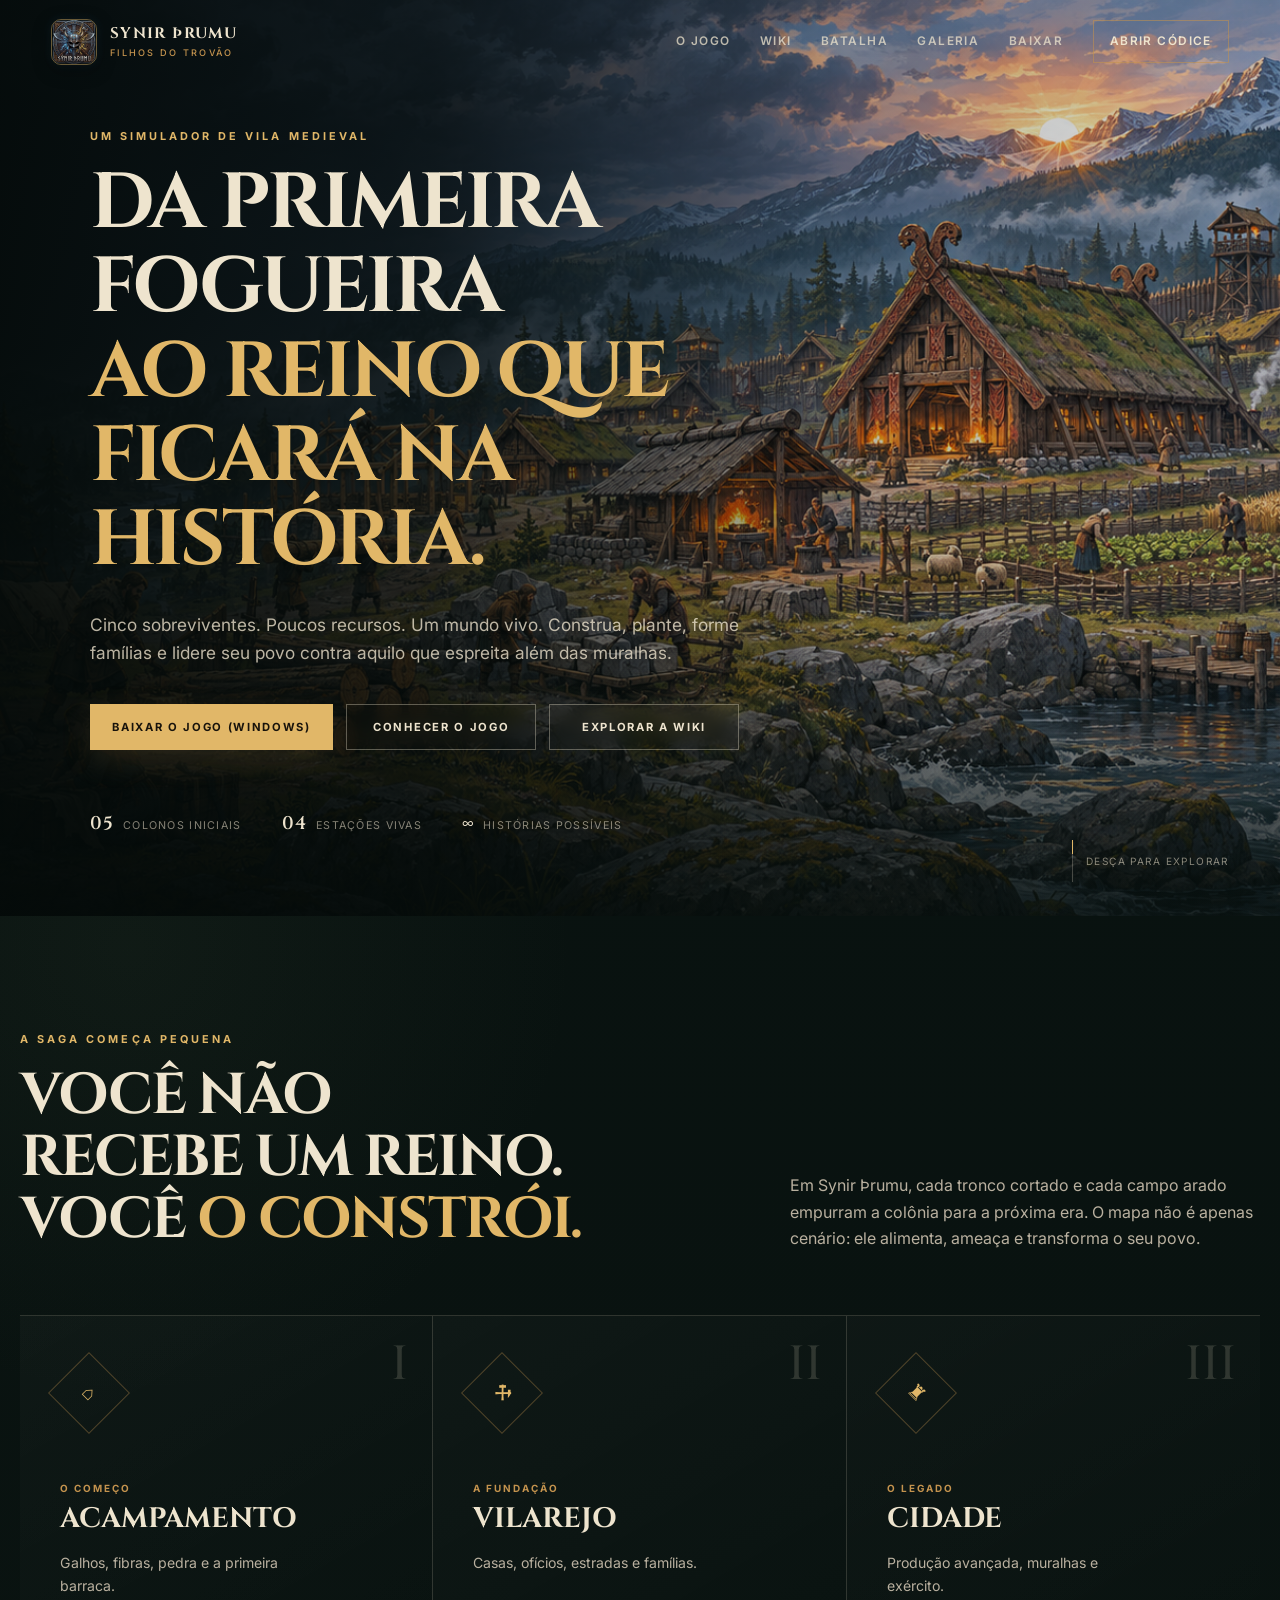
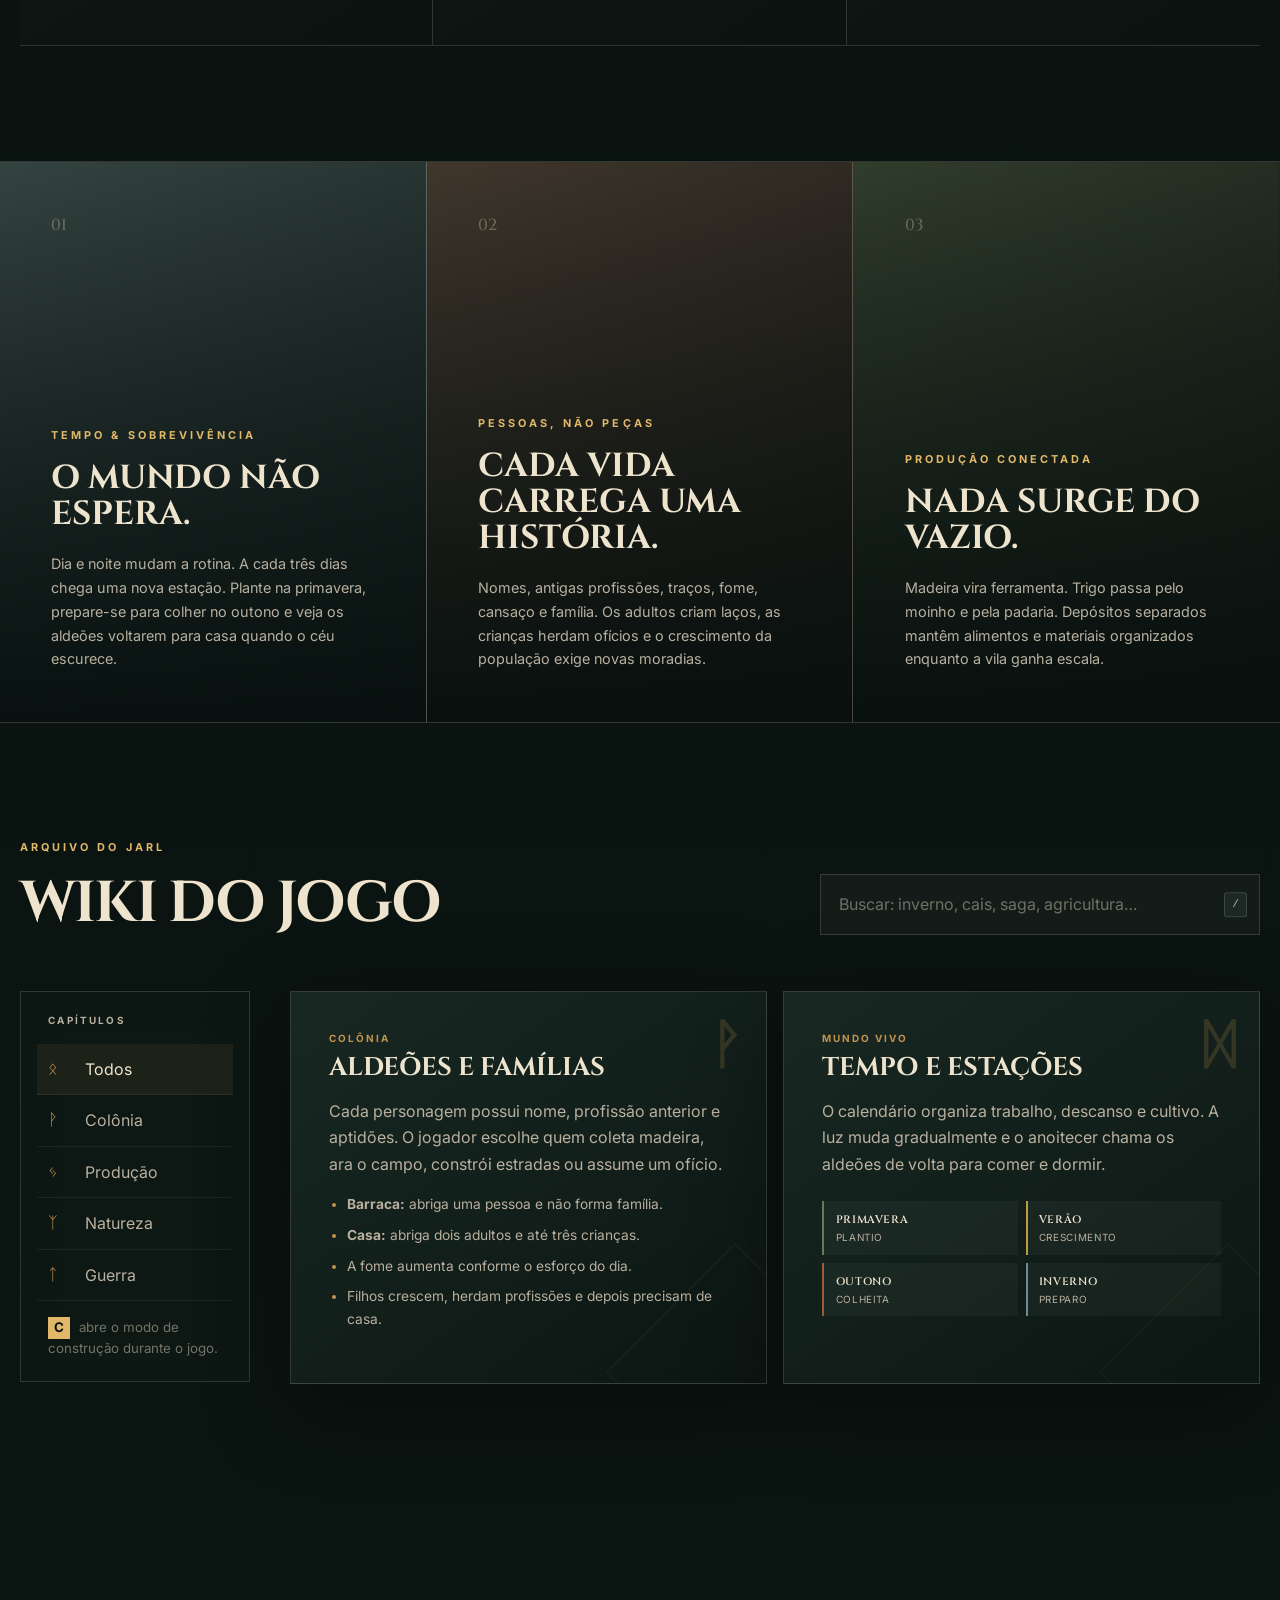
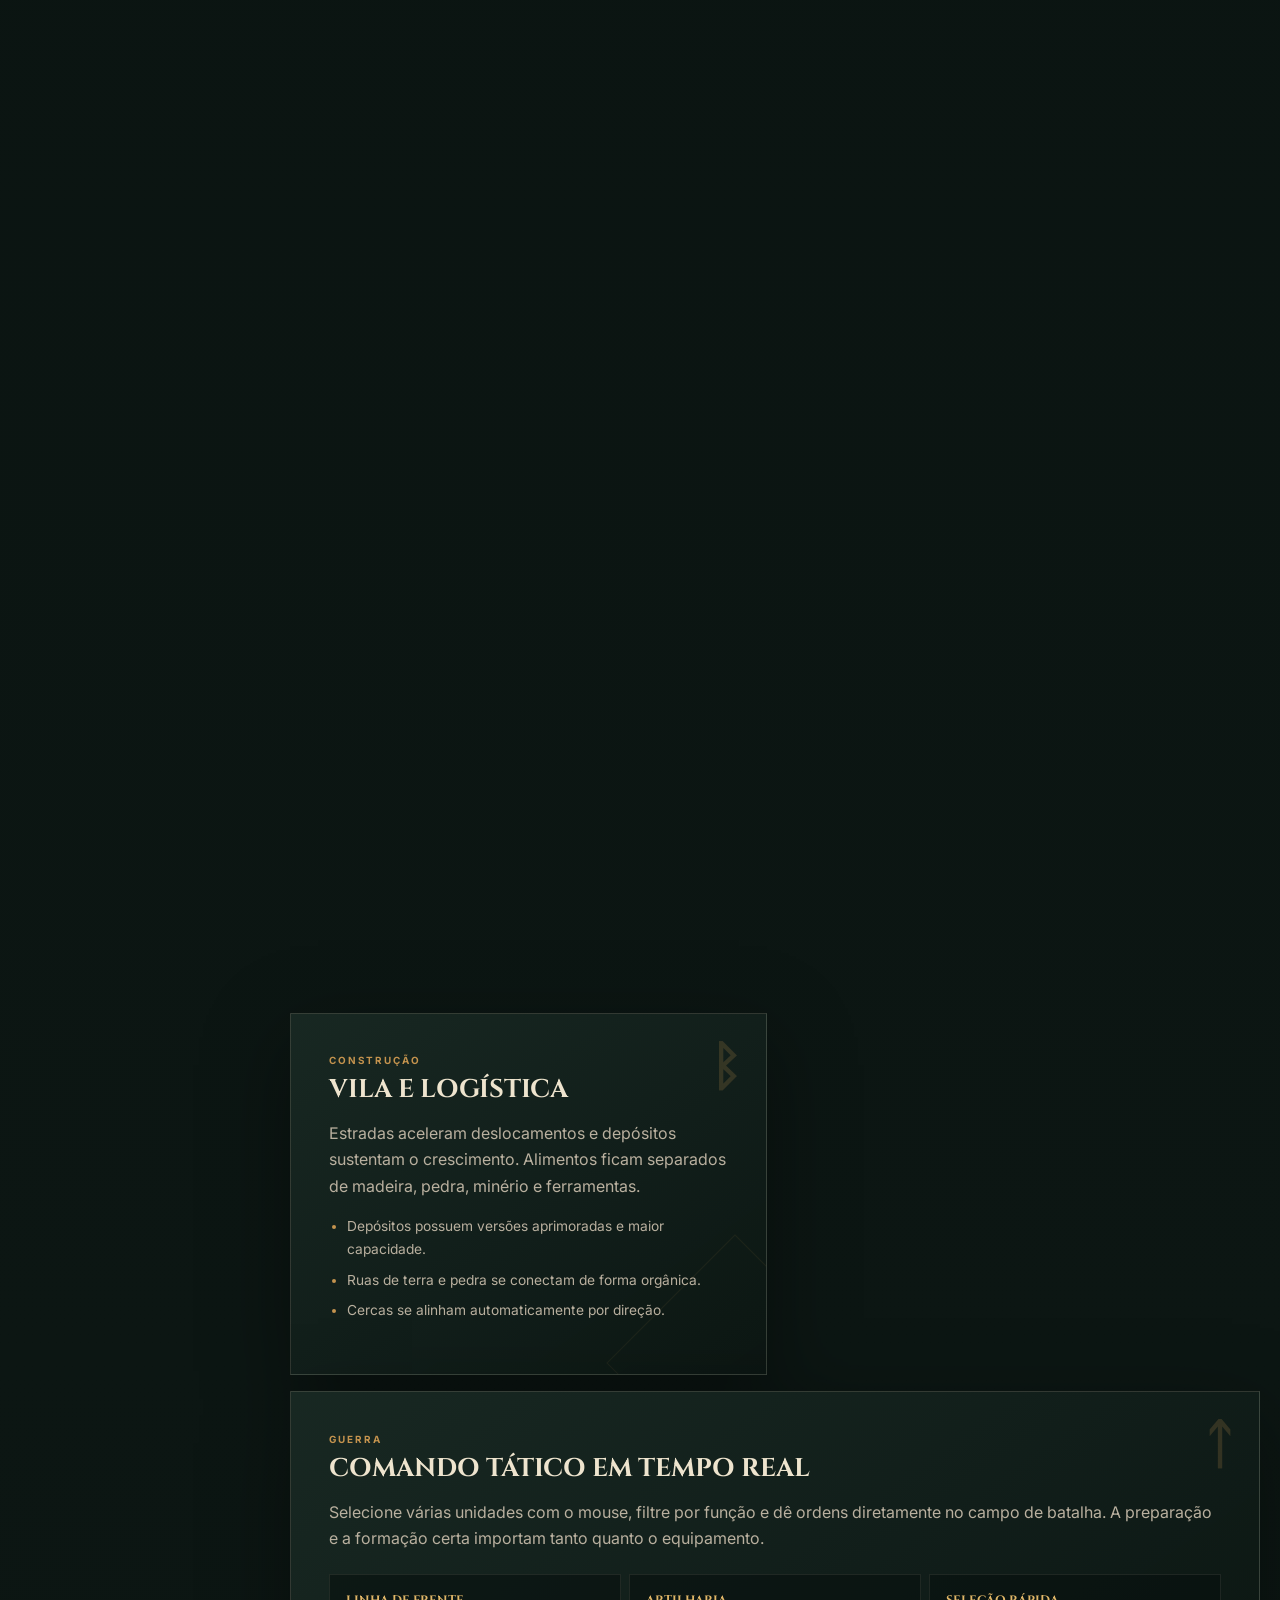
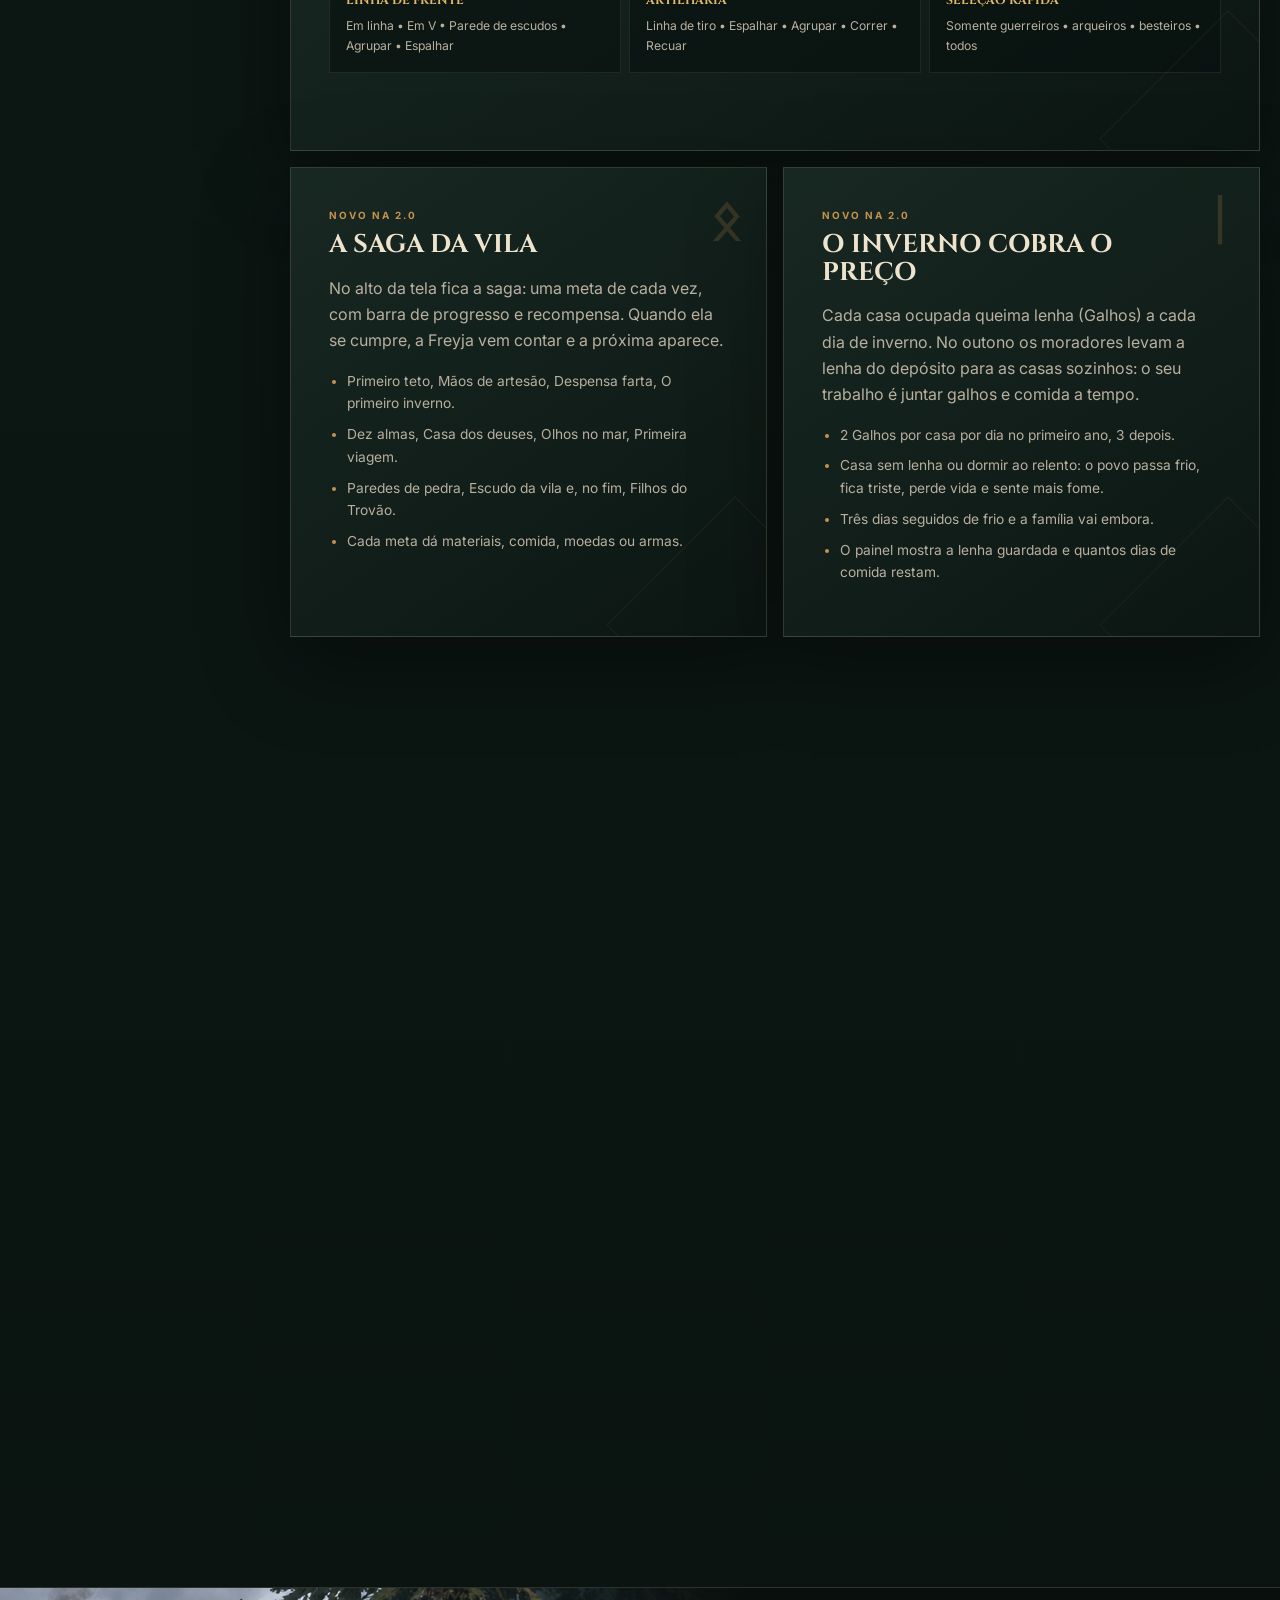
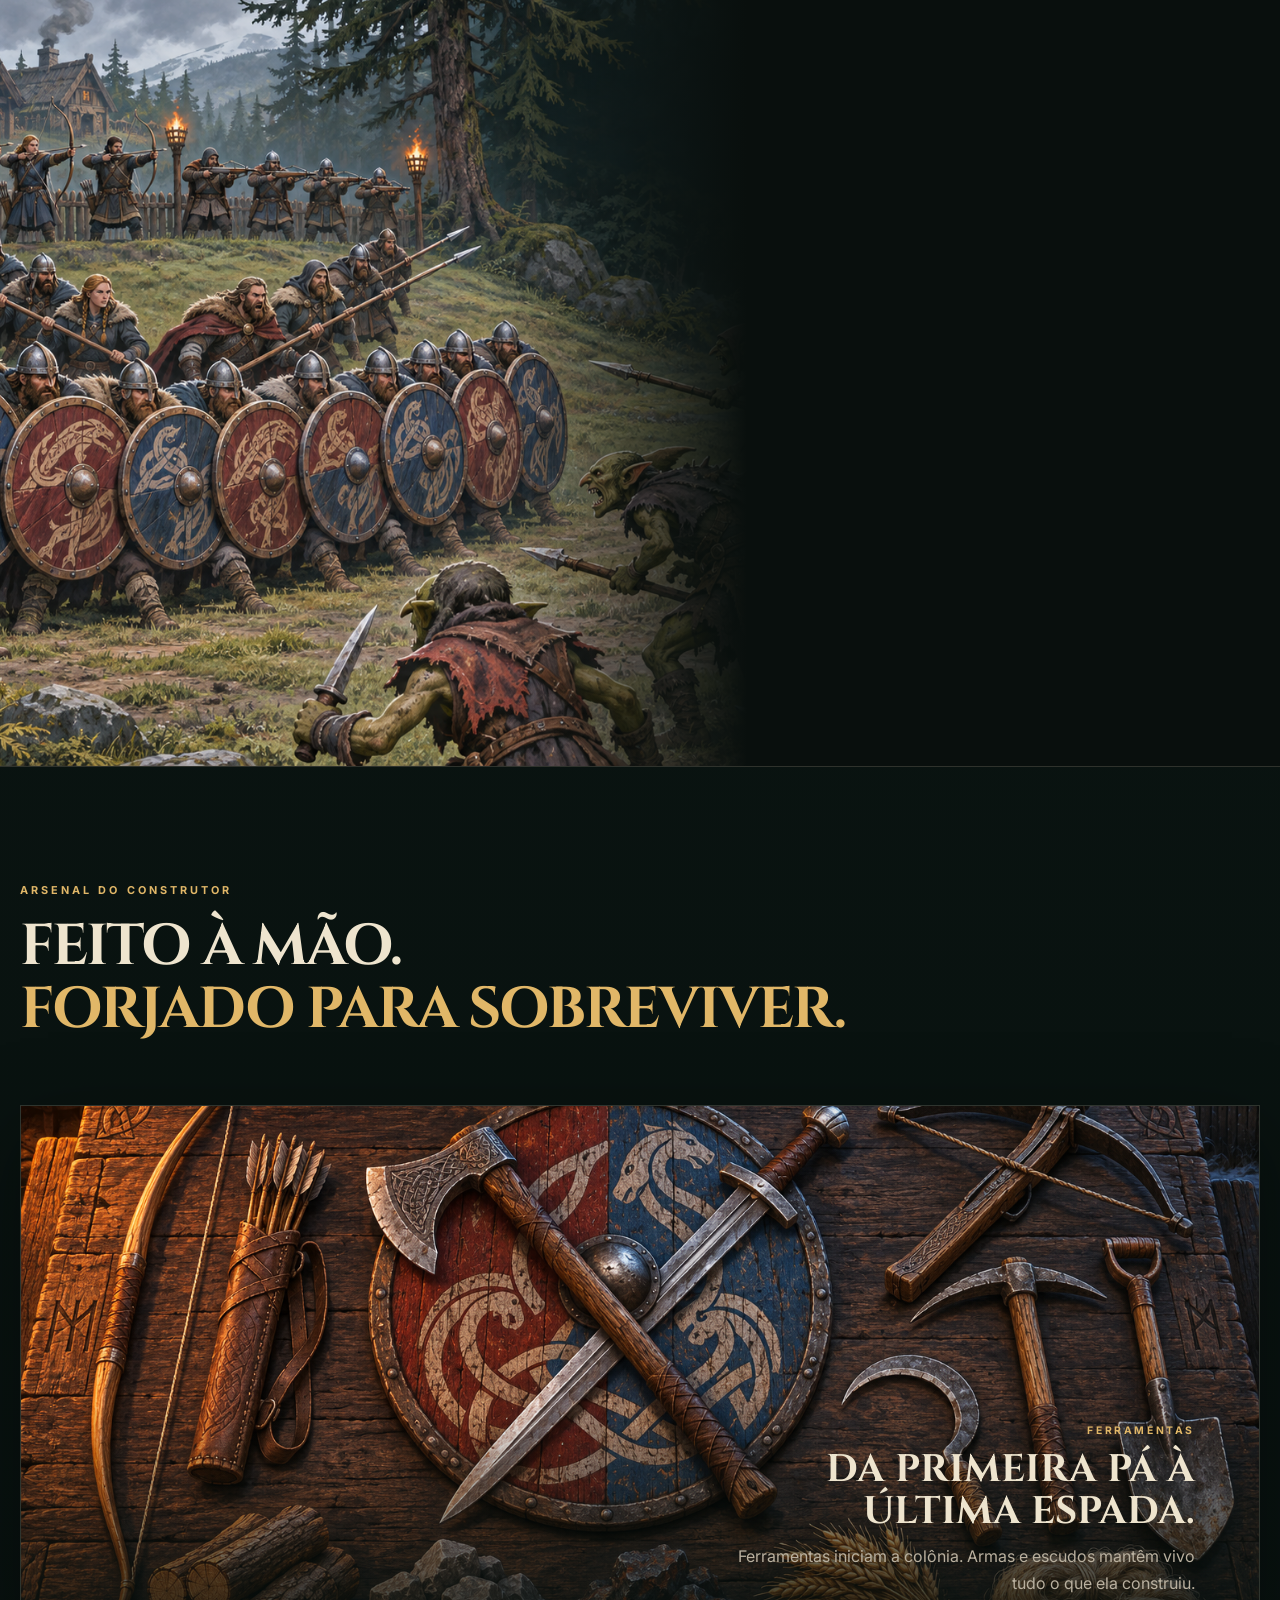
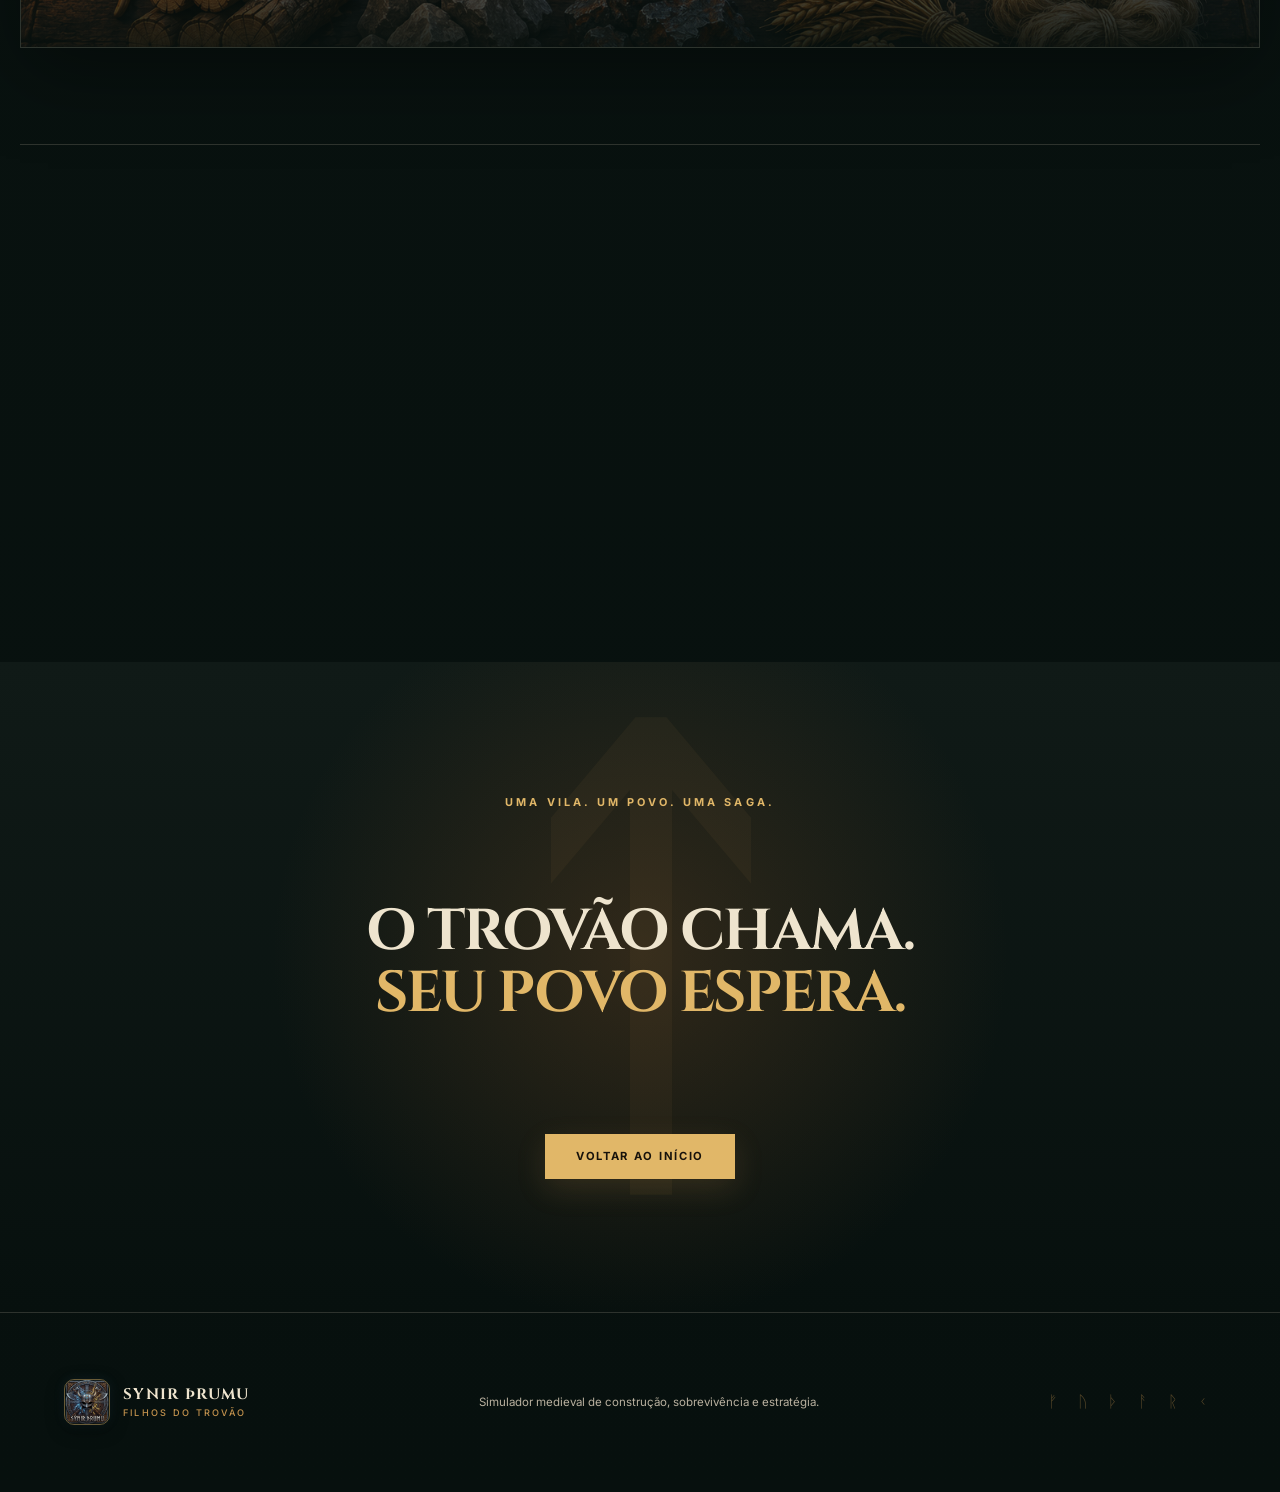
==== index.html @ 3f2874ac "Versão 2.0.1: vaca e boi novos na wiki Co-Authored-By: Claude Opus 5.5 <noreply@anthropic.com>" ====
<!doctype html>
<html lang="pt-BR">
<head>
  <meta charset="utf-8">
  <meta name="viewport" content="width=device-width, initial-scale=1">
  <meta name="theme-color" content="#08110f">
  <meta name="description" content="Synir Þrumu: construa uma vila medieval viva, cuide do seu povo e lidere suas tropas em batalhas táticas.">
  <title>Synir Þrumu — Construa. Sobreviva. Lidere.</title>
  <link rel="icon" type="image/png" href="assets/synir-thrumu-icon.png">
  <link rel="apple-touch-icon" href="assets/synir-thrumu-icon.png">
  <link rel="stylesheet" href="css/style.css?v=20261111">
  <script src="js/main.js?v=20261110" defer></script>
</head>
<body>
  <a class="skip-link" href="#conteudo">Pular para o conteúdo</a>
  <div class="reading-progress" aria-hidden="true"><span></span></div>

  <header class="topbar" data-header>
    <a class="brand" href="#inicio" aria-label="Synir Þrumu — início">
      <img class="brand-shield" src="assets/synir-thrumu-icon.png" alt="" aria-hidden="true">
      <span><b>Synir Þrumu</b><small>filhos do trovão</small></span>
    </a>
    <button class="menu-toggle" type="button" aria-label="Abrir menu" aria-expanded="false" aria-controls="main-nav">
      <span></span><span></span><span></span>
    </button>
    <nav id="main-nav" class="main-nav" aria-label="Navegação principal">
      <a href="#jogo">O jogo</a>
      <a href="#wiki">Wiki</a>
      <a href="#batalha">Batalha</a>
      <a href="#galeria">Galeria</a>
      <a href="baixar.html">Baixar</a>
      <a class="nav-cta" href="#wiki">Abrir códice</a>
    </nav>
  </header>

  <main id="conteudo">
    <section id="inicio" class="hero" aria-labelledby="hero-title">
      <div class="hero-shade"></div>
      <div class="hero-runes" aria-hidden="true">ᛟ ᚦ ᛉ ᚱ ᚢ ᚾ ᛁ ᚲ ᛟ</div>
      <div class="hero-content reveal">
        <p class="eyebrow">Um simulador de vila medieval</p>
        <h1 id="hero-title">Da primeira fogueira<br><em>ao reino que ficará na história.</em></h1>
        <p class="hero-copy">Cinco sobreviventes. Poucos recursos. Um mundo vivo. Construa, plante, forme famílias e lidere seu povo contra aquilo que espreita além das muralhas.</p>
        <div class="hero-actions">
          <a class="button button-primary" href="baixar.html"><span>Baixar o jogo (Windows)</span></a>
          <a class="button button-ghost" href="#jogo"><span>Conhecer o jogo</span></a>
          <a class="button button-ghost" href="#wiki"><span>Explorar a wiki</span></a>
        </div>
        <div class="hero-facts" aria-label="Destaques do jogo">
          <span><b>05</b> colonos iniciais</span>
          <span><b>04</b> estações vivas</span>
          <span><b>∞</b> histórias possíveis</span>
        </div>
      </div>
      <a class="scroll-cue" href="#jogo"><span></span>Desça para explorar</a>
    </section>

    <section id="jogo" class="section intro-section">
      <div class="section-heading reveal">
        <div><p class="eyebrow">A saga começa pequena</p><h2>Você não recebe um reino.<br>Você <em>o constrói.</em></h2></div>
        <p>Em Synir Þrumu, cada tronco cortado e cada campo arado empurram a colônia para a próxima era. O mapa não é apenas cenário: ele alimenta, ameaça e transforma o seu povo.</p>
      </div>
      <div class="progression" aria-label="Progressão da vila">
        <article class="progression-card reveal"><span class="chapter-number">I</span><div class="line-icon" aria-hidden="true">⌂</div><p>O começo</p><h3>Acampamento</h3><span>Galhos, fibras, pedra e a primeira barraca.</span></article>
        <article class="progression-card reveal"><span class="chapter-number">II</span><div class="line-icon" aria-hidden="true">⚒</div><p>A fundação</p><h3>Vilarejo</h3><span>Casas, ofícios, estradas e famílias.</span></article>
        <article class="progression-card reveal"><span class="chapter-number">III</span><div class="line-icon" aria-hidden="true">♜</div><p>O legado</p><h3>Cidade</h3><span>Produção avançada, muralhas e exército.</span></article>
      </div>
    </section>

    <section class="feature-band" aria-label="Sistemas principais">
      <article class="feature feature-time reveal"><span class="feature-index">01</span><div><p class="eyebrow">Tempo & sobrevivência</p><h3>O mundo não espera.</h3><p>Dia e noite mudam a rotina. A cada três dias chega uma nova estação. Plante na primavera, prepare-se para colher no outono e veja os aldeões voltarem para casa quando o céu escurece.</p></div></article>
      <article class="feature feature-people reveal"><span class="feature-index">02</span><div><p class="eyebrow">Pessoas, não peças</p><h3>Cada vida carrega uma história.</h3><p>Nomes, antigas profissões, traços, fome, cansaço e família. Os adultos criam laços, as crianças herdam ofícios e o crescimento da população exige novas moradias.</p></div></article>
      <article class="feature feature-craft reveal"><span class="feature-index">03</span><div><p class="eyebrow">Produção conectada</p><h3>Nada surge do vazio.</h3><p>Madeira vira ferramenta. Trigo passa pelo moinho e pela padaria. Depósitos separados mantêm alimentos e materiais organizados enquanto a vila ganha escala.</p></div></article>
    </section>

    <section id="wiki" class="section wiki-section">
      <div class="wiki-title reveal">
        <div><p class="eyebrow">Arquivo do Jarl</p><h2>Wiki do jogo</h2></div>
        <label class="wiki-search"><span class="sr-only">Pesquisar na wiki</span><input type="search" placeholder="Buscar: inverno, cais, saga, agricultura…" data-wiki-search><kbd>/</kbd></label>
      </div>
      <div class="wiki-layout">
        <aside class="wiki-nav reveal" aria-label="Capítulos da wiki">
          <p>Capítulos</p>
          <button class="active" type="button" data-wiki-filter="all"><span>ᛟ</span> Todos</button>
          <button type="button" data-wiki-filter="colonia"><span>ᚹ</span> Colônia</button>
          <button type="button" data-wiki-filter="producao"><span>ᛃ</span> Produção</button>
          <button type="button" data-wiki-filter="natureza"><span>ᛉ</span> Natureza</button>
          <button type="button" data-wiki-filter="guerra"><span>ᛏ</span> Guerra</button>
          <small><b>C</b> abre o modo de construção durante o jogo.</small>
        </aside>
        <div class="wiki-content" data-wiki-grid>
          <article class="wiki-card reveal" data-category="colonia" data-keywords="aldeões personagens profissão bônus trabalhos seleção fome esforço humor casa barraca moradia família crianças">
            <span class="card-rune">ᚹ</span><p class="card-kicker">Colônia</p><h3>Aldeões e famílias</h3>
            <p>Cada personagem possui nome, profissão anterior e aptidões. O jogador escolhe quem coleta madeira, ara o campo, constrói estradas ou assume um ofício.</p>
            <ul><li><b>Barraca:</b> abriga uma pessoa e não forma família.</li><li><b>Casa:</b> abriga dois adultos e até três crianças.</li><li>A fome aumenta conforme o esforço do dia.</li><li>Filhos crescem, herdam profissões e depois precisam de casa.</li></ul>
          </article>
          <article class="wiki-card reveal" data-category="colonia" data-keywords="tempo relógio calendário dia noite iluminação estações primavera verão outono inverno três dias">
            <span class="card-rune">ᛞ</span><p class="card-kicker">Mundo vivo</p><h3>Tempo e estações</h3>
            <p>O calendário organiza trabalho, descanso e cultivo. A luz muda gradualmente e o anoitecer chama os aldeões de volta para comer e dormir.</p>
            <div class="season-wheel" aria-label="Ciclo de estações"><span class="spring">Primavera<small>plantio</small></span><span class="summer">Verão<small>crescimento</small></span><span class="autumn">Outono<small>colheita</small></span><span class="winter">Inverno<small>preparo</small></span></div>
          </article>
          <article class="wiki-card wiki-card-wide reveal" data-category="producao" data-keywords="agricultura campo arar semear regar crescimento muda planta flor colher trigo milho capim moinho padaria pão">
            <span class="card-rune">ᛃ</span><p class="card-kicker">Agricultura</p><h3>Da terra para a mesa</h3>
            <p>O campo passa por etapas reais e exige tempo de trabalho. As culturas alimentam pessoas, animais e cadeias de produção inteiras.</p>
            <div class="process-flow" aria-label="Etapas da agricultura"><span><b>01</b> Arar</span><i>→</i><span><b>02</b> Semear</span><i>→</i><span><b>03</b> Regar</span><i>→</i><span><b>04</b> Crescer</span><i>→</i><span><b>05</b> Colher</span></div>
            <div class="chains"><div><b>Trigo</b><span>Trigo → Moinho → Farinha → Padaria → Pão</span></div><div><b>Milho</b><span>Cru para galinhas • Moído para vacas, ovelhas e porcos</span></div><div><b>Capim</b><span>Alimento direto para rebanhos</span></div></div>
          </article>
          <article class="wiki-card reveal" data-category="natureza" data-keywords="árvore comum frutífera madeira tronco galho fruta muda recurso mineração pedra minério água rio">
            <span class="card-rune">ᛉ</span><p class="card-kicker">Natureza</p><h3>Recursos do mapa</h3>
            <p>Florestas, rochas, minérios e rios definem onde a vila pode prosperar. Árvores comuns rendem troncos e galhos; frutíferas permitem colher ou derrubar.</p>
            <ul><li>Árvore comum: 1–2 troncos e 1–3 galhos.</li><li>Cada árvore pode soltar no máximo uma muda do próprio tipo.</li><li>Água possui margens, pedras, profundidade e movimento visual.</li></ul>
          </article>
          <article class="wiki-card reveal" data-category="natureza producao" data-keywords="animais pecuária vaca boi chifres ovelha porco galinha comida dieta milho capim frutas bando">
            <span class="card-rune">ᚠ</span><p class="card-kicker">Pecuária</p><h3>Animais e dietas</h3>
            <p>Rebanhos agem como criaturas vivas: caminham, pastam, descansam e atravessam o mapa em pequenos grupos.</p>
            <p><b>Novo na 2.0.1:</b> vacas e bois nórdicos, com chifres longos em curva e pelagem castanho-escura com manchas brancas. O boi é maior, com cupim e sino; a vaca dá leite.</p>
            <img src="assets/vaca-boi.png" alt="Boi e vaca nórdicos de chifres longos pastando perto do acampamento" loading="lazy" style="width:100%;max-width:420px;border-radius:10px;margin:4px 0 12px">
            <div class="diet-list"><span><b>Porcos</b> frutas, milho moído ou capim</span><span><b>Vacas e ovelhas</b> capim ou milho moído</span><span><b>Galinhas</b> somente milho cru</span></div>
          </article>
          <article class="wiki-card reveal" data-category="producao colonia" data-keywords="construção logística depósito alimentos recursos armazém capacidade estrada terra pedra cerca casa oficina marcenaria">
            <span class="card-rune">ᛒ</span><p class="card-kicker">Construção</p><h3>Vila e logística</h3>
            <p>Estradas aceleram deslocamentos e depósitos sustentam o crescimento. Alimentos ficam separados de madeira, pedra, minério e ferramentas.</p>
            <ul><li>Depósitos possuem versões aprimoradas e maior capacidade.</li><li>Ruas de terra e pedra se conectam de forma orgânica.</li><li>Cercas se alinham automaticamente por direção.</li></ul>
          </article>
          <article class="wiki-card wiki-card-wide reveal" data-category="guerra" data-keywords="batalha combate exército seleção formação linha v espalhar agrupar parede escudo arqueiro besteiro guerreiro recuar atacar goblin">
            <span class="card-rune">ᛏ</span><p class="card-kicker">Guerra</p><h3>Comando tático em tempo real</h3>
            <p>Selecione várias unidades com o mouse, filtre por função e dê ordens diretamente no campo de batalha. A preparação e a formação certa importam tanto quanto o equipamento.</p>
            <div class="tactic-grid"><span><b>Linha de frente</b> Em linha • Em V • Parede de escudos • Agrupar • Espalhar</span><span><b>Artilharia</b> Linha de tiro • Espalhar • Agrupar • Correr • Recuar</span><span><b>Seleção rápida</b> Somente guerreiros • arqueiros • besteiros • todos</span></div>
          </article>
          <article class="wiki-card reveal" data-category="colonia" data-keywords="saga metas objetivos recompensa freyja progresso casa marcenaria despensa inverno templo cais expedição lenda">
            <span class="card-rune">ᛟ</span><p class="card-kicker">Novo na 2.0</p><h3>A saga da vila</h3>
            <p>No alto da tela fica a saga: uma meta de cada vez, com barra de progresso e recompensa. Quando ela se cumpre, a Freyja vem contar e a próxima aparece.</p>
            <ul><li>Primeiro teto, Mãos de artesão, Despensa farta, O primeiro inverno.</li><li>Dez almas, Casa dos deuses, Olhos no mar, Primeira viagem.</li><li>Paredes de pedra, Escudo da vila e, no fim, Filhos do Trovão.</li><li>Cada meta dá materiais, comida, moedas ou armas.</li></ul>
          </article>
          <article class="wiki-card reveal" data-category="colonia natureza" data-keywords="inverno frio lenha galhos casa aquecer outono fome doença ir embora sobreviver neve">
            <span class="card-rune">ᛁ</span><p class="card-kicker">Novo na 2.0</p><h3>O inverno cobra o preço</h3>
            <p>Cada casa ocupada queima lenha (Galhos) a cada dia de inverno. No outono os moradores levam a lenha do depósito para as casas sozinhos: o seu trabalho é juntar galhos e comida a tempo.</p>
            <ul><li>2 Galhos por casa por dia no primeiro ano, 3 depois.</li><li>Casa sem lenha ou dormir ao relento: o povo passa frio, fica triste, perde vida e sente mais fome.</li><li>Três dias seguidos de frio e a família vai embora.</li><li>O painel mostra a lenha guardada e quantos dias de comida restam.</li></ul>
          </article>
          <article class="wiki-card wiki-card-wide reveal" data-category="producao guerra" data-keywords="cais expedição drakkar barco navio mar tripulação saque bosque rochedos aldeia pescadores ruínas covil goblin feridos moedas armas">
            <span class="card-rune">ᛚ</span><p class="card-kicker">Novo na 2.0</p><h3>Cais de Expedições</h3>
            <img src="assets/cais-expedicoes.png" alt="Cais de Expedições com o drakkar de vela listrada atracado na beira do lago" loading="lazy" style="width:100%;max-width:420px;border-radius:10px;margin:4px 0 12px">
            <p>Construa o Cais encostado na água (rio, lago ou mar). Selecione-o e mande o drakkar: a tripulação sai do mapa levando provisões e volta ao amanhecer do dia marcado com o saque. Não se navega no inverno.</p>
            <div class="tactic-grid"><span><b>Bosque da Ilha Vizinha</b> 2 dias • madeira, galhos, fibra e mudas frutíferas</span><span><b>Rochedos do Norte</b> 3 dias • pedra e minério</span><span><b>Aldeia dos Pescadores</b> 3 dias e 20 moedas • comida, lã, trigo e às vezes um novo morador</span><span><b>Ruínas do Covil Goblin</b> 4 dias • moedas, minério e armas, com risco alto</span></div>
            <p>A chance de sucesso sobe com gente forte, armas, escudos e soldados do exército. Quem volta ferido trabalha mais devagar por alguns dias.</p>
          </article>
          <p class="wiki-empty" hidden>Nenhum capítulo corresponde à sua busca.</p>
        </div>
      </div>
    </section>

    <section id="batalha" class="battle-section">
      <div class="battle-art" role="img" aria-label="Guerreiros nórdicos em parede de escudos enfrentando goblins"></div>
      <div class="battle-content reveal"><p class="eyebrow">O aço decide o que a muralha não conteve</p><h2>Dê ordens.<br><em>Mantenha a linha.</em></h2><p>Goblins se movem, atacam e defendem seus assentamentos. Seus guerreiros respondem em tempo real: forme uma parede de escudos, proteja os arqueiros, avance em V ou recue antes que a linha se rompa.</p><div class="battle-orders"><span>01 <b>Selecione</b></span><span>02 <b>Forme</b></span><span>03 <b>Comande</b></span></div></div>
    </section>

    <section id="galeria" class="section gallery-section">
      <div class="section-heading compact reveal"><div><p class="eyebrow">Arsenal do construtor</p><h2>Feito à mão.<br><em>Forjado para sobreviver.</em></h2></div></div>
      <figure class="arsenal reveal"><img src="assets/nordic-arsenal.png" alt="Mesa nórdica com escudo, machado, espada, lança, arco, besta, picareta, pá, foice e recursos" loading="lazy"><figcaption><span>Ferramentas</span><h3>Da primeira pá à última espada.</h3><p>Ferramentas iniciam a colônia. Armas e escudos mantêm vivo tudo o que ela construiu.</p></figcaption></figure>
    </section>

    <section class="faq-section section">
      <div class="section-heading compact reveal"><div><p class="eyebrow">Perguntas do assentamento</p><h2>Antes de acender a fogueira</h2></div></div>
      <div class="faq-list reveal">
        <details><summary>Qual é o objetivo principal do jogo?<span>+</span></summary><p>Começar com cinco pessoas em um pequeno acampamento e transformar o local em um vilarejo, uma cidade e, por fim, um assentamento capaz de sobreviver às estações e aos inimigos.</p></details>
        <details><summary>Posso escolher quem executa cada trabalho?<span>+</span></summary><p>Sim. Os aldeões podem ser selecionados individualmente ou em grupo para coletar recursos, construir, abrir estradas, arar campos e assumir ofícios.</p></details>
        <details><summary>Como funciona o combate?<span>+</span></summary><p>O comando é em tempo real, com seleção por marcação, filtros por tipo de unidade e formações rápidas para linha de frente e tropas de longo alcance.</p></details>
        <details><summary>O jogo já está finalizado?<span>+</span></summary><p>Synir Þrumu está em desenvolvimento ativo. Sistemas, arte, desempenho e equilíbrio continuam sendo refinados a cada nova versão.</p></details>
      </div>
    </section>

    <section class="closing-section"><div class="closing-rune" aria-hidden="true">ᛏ</div><p class="eyebrow">Uma vila. Um povo. Uma saga.</p><h2>O trovão chama.<br><em>Seu povo espera.</em></h2><a class="button button-primary" href="#inicio">Voltar ao início</a></section>
  </main>

  <footer class="footer"><a class="brand" href="#inicio"><img class="brand-shield" src="assets/synir-thrumu-icon.png" alt="" aria-hidden="true"><span><b>Synir Þrumu</b><small>filhos do trovão</small></span></a><p>Simulador medieval de construção, sobrevivência e estratégia.</p><p class="footer-runes" aria-hidden="true">ᚠ ᚢ ᚦ ᚨ ᚱ ᚲ</p></footer>
</body>
</html>
---- css/style.css ----
@import url('https://fonts.googleapis.com/css2?family=Cinzel:wght@500;600;700;800&family=Inter:wght@400;500;600&display=swap');

:root {
  --ink: #07100e; --ink-soft: #0d1815; --panel: #101c18; --panel-2: #15241f;
  --bone: #eee4ce; --bone-dim: #b9b09f; --gold: #c4934e; --gold-bright: #e1b768;
  --ember: #a84f2d; --moss: #67785b; --line: rgba(238, 228, 206, .16);
  --shadow: 0 24px 80px rgba(0, 0, 0, .38);
  --serif: 'Cinzel', Georgia, 'Times New Roman', serif; --sans: 'Inter', 'Segoe UI', Arial, sans-serif;
}

* { box-sizing: border-box; }
html { scroll-behavior: smooth; background: var(--ink); }
body { margin: 0; color: var(--bone); background: radial-gradient(circle at 10% 10%, rgba(88,109,79,.09), transparent 28rem), linear-gradient(180deg,#08110f,#0c1613 48%,#07100e); font-family: var(--sans); line-height: 1.65; overflow-x: hidden; }
::selection { color: var(--ink); background: var(--gold-bright); }
img { display: block; max-width: 100%; } a { color: inherit; text-decoration: none; } button, input { font: inherit; } button { color: inherit; }
.skip-link { position: fixed; top: 1rem; left: 1rem; z-index: 1000; padding: .7rem 1rem; color: var(--ink); background: var(--bone); transform: translateY(-180%); }.skip-link:focus { transform: none; }
.sr-only { position: absolute; width: 1px; height: 1px; padding: 0; margin: -1px; overflow: hidden; clip: rect(0,0,0,0); white-space: nowrap; border: 0; }
.reading-progress { position: fixed; z-index: 1001; top: 0; left: 0; width: 100%; height: 2px; }.reading-progress span { display:block; width:0; height:100%; background:var(--gold-bright); box-shadow:0 0 12px var(--gold-bright); }

.topbar { position: fixed; z-index: 100; inset: 0 0 auto; height: 84px; display:flex; align-items:center; justify-content:space-between; padding:0 clamp(1rem,4vw,4.5rem); border-bottom:1px solid transparent; transition:background .25s,height .25s,border-color .25s; }
.topbar.scrolled { height:70px; background:rgba(7,16,14,.86); border-color:var(--line); backdrop-filter:blur(18px); }
.brand { display:inline-flex; align-items:center; gap:.8rem; min-width:max-content; }
.brand-shield { display:block; width:46px; height:46px; flex:0 0 46px; object-fit:cover; border:1px solid rgba(225,183,104,.45); border-radius:10px; box-shadow:0 5px 18px rgba(0,0,0,.38),0 0 12px rgba(84,171,220,.1); }
.brand b { display:block; color:var(--bone); font:700 .95rem/1 var(--serif); letter-spacing:.09em; text-transform:uppercase; }.brand small { display:block; margin-top:.38rem; color:var(--gold); font:500 .57rem/1 var(--sans); letter-spacing:.25em; text-transform:uppercase; }
.main-nav { display:flex; align-items:center; gap:clamp(1rem,2.3vw,2.4rem); }.main-nav a { position:relative; color:rgba(238,228,206,.75); font-size:.74rem; font-weight:600; letter-spacing:.12em; text-transform:uppercase; }.main-nav a:not(.nav-cta)::after { content:''; position:absolute; right:50%; bottom:-.55rem; left:50%; height:1px; background:var(--gold); transition:inset .2s; }.main-nav a:hover { color:var(--bone); }.main-nav a:hover::after { right:0; left:0; }.main-nav .nav-cta { padding:.7rem 1rem; color:var(--bone); border:1px solid rgba(196,147,78,.55); }
.menu-toggle { display:none; width:42px; height:42px; padding:10px; background:transparent; border:0; }.menu-toggle span { display:block; height:1px; margin:6px 0; background:var(--bone); }

.hero { position:relative; min-height:100svh; display:grid; align-items:center; padding:8rem clamp(1.25rem,7vw,8rem) 5rem; background:#0b1714 url('../assets/hero-village.png') center/cover no-repeat; isolation:isolate; }
.hero-shade { position:absolute; z-index:-1; inset:0; background:linear-gradient(90deg,rgba(4,10,9,.96) 0,rgba(4,10,9,.78) 34%,rgba(4,10,9,.25) 66%,rgba(4,10,9,.14)),linear-gradient(0deg,rgba(7,16,14,.86),transparent 34%); }
.hero-runes { position:absolute; right:-1rem; bottom:8rem; color:rgba(238,228,206,.17); font:600 clamp(.85rem,1.2vw,1.1rem) var(--serif); letter-spacing:.75em; transform:rotate(90deg) translateX(50%); transform-origin:right bottom; }
.hero-content { width:min(760px,64vw); }.eyebrow { margin:0 0 1rem; color:var(--gold-bright); font-size:.68rem; font-weight:700; letter-spacing:.28em; text-transform:uppercase; }
h1,h2,h3 { margin:0; font-family:var(--serif); line-height:1.08; } h1 { max-width:820px; font-size:clamp(2.8rem,6.1vw,6.6rem); letter-spacing:-.04em; text-transform:uppercase; text-wrap:balance; } h1 em,h2 em { color:var(--gold-bright); font-style:normal; }
.hero-copy { max-width:650px; margin:1.7rem 0 0; color:rgba(238,228,206,.78); font-size:clamp(1rem,1.35vw,1.18rem); }.hero-actions { display:flex; flex-wrap:wrap; gap:.8rem; margin-top:2.3rem; }
.button { position:relative; display:inline-flex; justify-content:center; min-width:190px; padding:.92rem 1.35rem; overflow:hidden; font:700 .7rem var(--sans); letter-spacing:.15em; text-transform:uppercase; transition:transform .2s,border-color .2s; }.button:hover { transform:translateY(-2px); }.button-primary { color:#17120b; background:var(--gold-bright); border:1px solid var(--gold-bright); box-shadow:0 10px 30px rgba(196,147,78,.16); }.button-primary::after { content:''; position:absolute; inset:0; background:linear-gradient(110deg,transparent 20%,rgba(255,255,255,.35),transparent 60%); transform:translateX(-130%); transition:transform .5s; }.button-primary:hover::after { transform:translateX(130%); }.button-ghost { border:1px solid rgba(238,228,206,.35); backdrop-filter:blur(8px); }
.hero-facts { display:flex; flex-wrap:wrap; gap:1rem 2.5rem; margin-top:3.8rem; color:rgba(238,228,206,.55); font-size:.67rem; letter-spacing:.12em; text-transform:uppercase; }.hero-facts span { display:flex; align-items:baseline; gap:.55rem; }.hero-facts b { color:var(--bone); font:600 1.15rem var(--serif); }
.scroll-cue { position:absolute; right:clamp(1.25rem,4vw,4rem); bottom:2.1rem; display:flex; align-items:center; gap:.8rem; color:rgba(238,228,206,.55); font-size:.63rem; letter-spacing:.14em; text-transform:uppercase; }.scroll-cue span { position:relative; width:1px; height:42px; background:rgba(238,228,206,.25); }.scroll-cue span::after { content:''; position:absolute; top:0; left:0; width:1px; height:14px; background:var(--gold-bright); animation:scrollLine 2s infinite; }
@keyframes scrollLine { 0% { transform:translateY(0); opacity:0; } 25% { opacity:1; } 100% { transform:translateY(28px); opacity:0; } }

.section { width:min(1320px,calc(100% - 2.5rem)); margin:0 auto; padding:clamp(5rem,9vw,9rem) 0; }.section-heading { display:grid; grid-template-columns:minmax(0,1fr) minmax(280px,.65fr); align-items:end; gap:3rem; margin-bottom:4rem; }.section-heading h2,.wiki-title h2,.battle-content h2,.closing-section h2 { font-size:clamp(2.1rem,4.5vw,4.8rem); letter-spacing:-.035em; text-transform:uppercase; text-wrap:balance; }.section-heading>p:last-child { margin:0; color:var(--bone-dim); }.section-heading.compact { grid-template-columns:1fr; }
.progression { display:grid; grid-template-columns:repeat(3,1fr); border-top:1px solid var(--line); border-bottom:1px solid var(--line); }.progression-card { position:relative; min-height:320px; padding:3rem 2.5rem; border-right:1px solid var(--line); background:linear-gradient(150deg,rgba(255,255,255,.025),transparent); transition:background .25s,transform .25s; }.progression-card:last-child { border-right:0; }.progression-card:hover { background:rgba(196,147,78,.07); transform:translateY(-5px); }.chapter-number { position:absolute; top:1rem; right:1.5rem; color:rgba(238,228,206,.16); font:500 3rem var(--serif); }.line-icon { display:grid; place-items:center; width:58px; height:58px; margin-bottom:3.6rem; color:var(--gold-bright); border:1px solid rgba(196,147,78,.35); transform:rotate(45deg); font-size:1.2rem; }.progression-card p,.card-kicker { margin:0 0 .5rem; color:var(--gold); font-size:.62rem; font-weight:700; letter-spacing:.2em; text-transform:uppercase; }.progression-card h3 { font-size:clamp(1.4rem,2.2vw,2.1rem); text-transform:uppercase; }.progression-card>span:last-child { display:block; max-width:260px; margin-top:1rem; color:var(--bone-dim); font-size:.88rem; }

.feature-band { display:grid; grid-template-columns:repeat(3,1fr); max-width:1800px; margin:0 auto; background:#0b1512; border-block:1px solid var(--line); }.feature { min-height:560px; display:flex; flex-direction:column; justify-content:space-between; padding:clamp(2rem,4vw,4.5rem); background-size:cover; background-position:center; border-right:1px solid var(--line); isolation:isolate; }.feature:last-child { border-right:0; }.feature::before { content:''; position:absolute; z-index:-1; inset:0; background:linear-gradient(180deg,rgba(7,16,14,.22),rgba(7,16,14,.97)); }.feature-time { position:relative; background-image:linear-gradient(135deg,#41514f,#1b2825); }.feature-people { position:relative; background-image:linear-gradient(135deg,#504235,#201b17); }.feature-craft { position:relative; background-image:linear-gradient(135deg,#3c4935,#171e15); }.feature-index { color:rgba(238,228,206,.32); font:500 1rem var(--serif); }.feature h3 { max-width:420px; font-size:clamp(1.7rem,2.6vw,2.8rem); text-transform:uppercase; }.feature p:last-child { max-width:430px; margin:1.2rem 0 0; color:var(--bone-dim); font-size:.9rem; }

.wiki-section { width:min(1480px,calc(100% - 2.5rem)); }.wiki-title { display:flex; align-items:end; justify-content:space-between; gap:2rem; margin-bottom:3.5rem; }.wiki-search { position:relative; display:block; width:min(440px,100%); }.wiki-search input { width:100%; padding:1rem 3.2rem 1rem 1.1rem; color:var(--bone); background:rgba(255,255,255,.035); border:1px solid var(--line); outline:none; }.wiki-search input:focus { border-color:var(--gold); box-shadow:0 0 0 3px rgba(196,147,78,.08); }.wiki-search input::placeholder { color:rgba(238,228,206,.42); }.wiki-search kbd { position:absolute; right:.8rem; top:50%; transform:translateY(-50%); padding:.16rem .45rem; color:var(--bone-dim); background:#1b2824; border:1px solid var(--line); border-radius:3px; font-size:.7rem; }
.wiki-layout { display:grid; grid-template-columns:230px minmax(0,1fr); gap:2.5rem; align-items:start; }.wiki-nav { position:sticky; top:95px; padding:1rem; background:rgba(14,25,21,.72); border:1px solid var(--line); backdrop-filter:blur(14px); }.wiki-nav>p { margin:.25rem .7rem 1rem; color:var(--bone-dim); font-size:.62rem; font-weight:700; letter-spacing:.22em; text-transform:uppercase; }.wiki-nav button { display:flex; align-items:center; gap:.8rem; width:100%; padding:.75rem .7rem; color:var(--bone-dim); background:transparent; border:0; border-bottom:1px solid rgba(238,228,206,.07); text-align:left; cursor:pointer; }.wiki-nav button span { width:24px; color:var(--gold); font-family:var(--serif); }.wiki-nav button:hover,.wiki-nav button.active { color:var(--bone); background:rgba(196,147,78,.09); }.wiki-nav small { display:block; margin:1rem .7rem .4rem; color:rgba(238,228,206,.45); line-height:1.5; }.wiki-nav small b { display:inline-grid; place-items:center; width:22px; height:22px; margin-right:.3rem; color:var(--ink); background:var(--gold-bright); }
.wiki-content { display:grid; grid-template-columns:repeat(2,minmax(0,1fr)); gap:1rem; }.wiki-card { position:relative; min-height:360px; padding:clamp(1.5rem,3vw,2.5rem); overflow:hidden; background:linear-gradient(145deg,rgba(26,42,36,.92),rgba(12,22,19,.96)); border:1px solid var(--line); box-shadow:var(--shadow); }.wiki-card::after { content:''; position:absolute; right:-60px; bottom:-80px; width:180px; height:180px; border:1px solid rgba(196,147,78,.08); transform:rotate(45deg); }.wiki-card-wide { grid-column:span 2; }.wiki-card[hidden] { display:none; }.card-rune { position:absolute; top:1.2rem; right:1.5rem; color:rgba(196,147,78,.2); font:700 3.3rem var(--serif); }.wiki-card h3 { max-width:80%; font-size:clamp(1.25rem,2vw,1.9rem); text-transform:uppercase; }.wiki-card>p:not(.card-kicker) { color:var(--bone-dim); }.wiki-card ul { padding-left:1.1rem; color:var(--bone-dim); font-size:.86rem; }.wiki-card li { margin:.5rem 0; }.wiki-card li::marker { color:var(--gold); }
.season-wheel { display:grid; grid-template-columns:repeat(2,1fr); gap:.5rem; margin-top:1.5rem; }.season-wheel span { padding:.7rem; color:var(--bone); background:rgba(255,255,255,.035); border-left:2px solid var(--moss); font:600 .68rem var(--serif); letter-spacing:.06em; text-transform:uppercase; }.season-wheel small { display:block; margin-top:.25rem; color:var(--bone-dim); font:400 .62rem var(--sans); }.season-wheel .summer { border-color:#bd9b43; }.season-wheel .autumn { border-color:#9d5c35; }.season-wheel .winter { border-color:#6e8d91; }
.process-flow { display:flex; align-items:stretch; gap:.4rem; margin:2rem 0; }.process-flow span { flex:1; padding:.8rem .55rem; background:rgba(255,255,255,.035); border-top:1px solid rgba(196,147,78,.35); text-align:center; font-size:.7rem; text-transform:uppercase; }.process-flow b { display:block; color:var(--gold); font:500 .58rem var(--serif); }.process-flow i { align-self:center; color:var(--gold); font-style:normal; }.chains { display:grid; grid-template-columns:repeat(3,1fr); gap:.75rem; }.chains div,.tactic-grid span { padding:1rem; background:rgba(7,16,14,.55); border:1px solid rgba(238,228,206,.09); }.chains b,.chains span { display:block; }.chains b { color:var(--gold-bright); font:600 .72rem var(--serif); text-transform:uppercase; }.chains span { margin-top:.35rem; color:var(--bone-dim); font-size:.72rem; }.diet-list,.tactic-grid { display:grid; gap:.55rem; margin-top:1.4rem; }.diet-list span { display:block; padding:.65rem 0; color:var(--bone-dim); border-bottom:1px solid var(--line); font-size:.8rem; }.diet-list b { display:block; color:var(--bone); }.tactic-grid { grid-template-columns:repeat(3,1fr); }.tactic-grid span { color:var(--bone-dim); font-size:.76rem; }.tactic-grid b { display:block; margin-bottom:.35rem; color:var(--gold-bright); font-family:var(--serif); text-transform:uppercase; }.wiki-empty { grid-column:1/-1; padding:4rem; color:var(--bone-dim); border:1px dashed var(--line); text-align:center; }

.battle-section { position:relative; min-height:780px; display:grid; grid-template-columns:1.4fr 1fr; align-items:stretch; background:#090f0d; border-block:1px solid var(--line); overflow:hidden; }.battle-art { min-height:680px; background:linear-gradient(90deg,transparent 65%,#090f0d),url('../assets/battle-goblins.png') center/cover no-repeat; }.battle-content { align-self:center; max-width:640px; padding:clamp(3rem,6vw,7rem) clamp(1.5rem,6vw,7rem) clamp(3rem,6vw,7rem) 1rem; }.battle-content>p:not(.eyebrow) { margin:1.5rem 0; color:var(--bone-dim); }.battle-orders { display:grid; grid-template-columns:repeat(3,1fr); margin-top:2.5rem; border-block:1px solid var(--line); }.battle-orders span { padding:1rem .5rem; color:var(--gold); font:500 .65rem var(--serif); border-right:1px solid var(--line); }.battle-orders span:last-child { border-right:0; }.battle-orders b { display:block; margin-top:.25rem; color:var(--bone); text-transform:uppercase; }

.gallery-section { padding-bottom:6rem; }.arsenal { position:relative; margin:0; overflow:hidden; border:1px solid var(--line); box-shadow:var(--shadow); }.arsenal img { width:100%; aspect-ratio:16/7; object-fit:cover; transition:transform .7s; }.arsenal:hover img { transform:scale(1.025); }.arsenal::after { content:''; position:absolute; inset:0; pointer-events:none; background:linear-gradient(90deg,transparent 45%,rgba(7,16,14,.2)),linear-gradient(0deg,rgba(7,16,14,.9),transparent 45%); }.arsenal figcaption { position:absolute; z-index:1; right:clamp(1.5rem,5vw,5rem); bottom:clamp(1.5rem,4vw,4rem); max-width:480px; text-align:right; }.arsenal figcaption>span { color:var(--gold-bright); font-size:.65rem; font-weight:700; letter-spacing:.25em; text-transform:uppercase; }.arsenal h3 { margin-top:.5rem; font-size:clamp(1.5rem,3vw,3rem); text-transform:uppercase; }.arsenal p { margin:.7rem 0 0; color:var(--bone-dim); }
.faq-section { display:grid; grid-template-columns:.7fr 1fr; gap:4rem; align-items:start; border-top:1px solid var(--line); }.faq-section .section-heading { margin:0; }.faq-list { border-top:1px solid var(--line); }.faq-list details { border-bottom:1px solid var(--line); }.faq-list summary { display:flex; justify-content:space-between; gap:1rem; padding:1.35rem 0; cursor:pointer; list-style:none; font:600 .85rem var(--serif); text-transform:uppercase; }.faq-list summary::-webkit-details-marker { display:none; }.faq-list summary span { color:var(--gold); font-size:1.25rem; transition:transform .2s; }.faq-list details[open] summary span { transform:rotate(45deg); }.faq-list details p { margin:0; padding:0 2.5rem 1.5rem 0; color:var(--bone-dim); }
.closing-section { position:relative; display:grid; place-items:center; min-height:650px; padding:6rem 1.5rem; overflow:hidden; background:radial-gradient(circle at 50% 45%,rgba(117,76,38,.35),transparent 23rem),linear-gradient(#101a17,#07100e); text-align:center; }.closing-rune { position:absolute; color:rgba(196,147,78,.055); font:700 32rem var(--serif); line-height:1; }.closing-section>*:not(.closing-rune) { z-index:1; }.closing-section .button { margin-top:2.2rem; }.footer { min-height:180px; display:flex; align-items:center; justify-content:space-between; gap:2rem; padding:2rem clamp(1.25rem,5vw,5rem); border-top:1px solid var(--line); color:var(--bone-dim); font-size:.72rem; }.footer-runes { color:rgba(196,147,78,.4); font:500 1rem var(--serif); letter-spacing:.5em; }
.reveal { opacity:0; transform:translateY(22px); transition:opacity .75s ease,transform .75s ease; }.reveal.visible { opacity:1; transform:none; }

@media(max-width:1050px){.hero-content{width:min(760px,82vw)}.feature-band{grid-template-columns:1fr}.feature{min-height:420px;border-right:0;border-bottom:1px solid var(--line)}.battle-section{grid-template-columns:1fr}.battle-art{min-height:520px;background-image:linear-gradient(0deg,#090f0d,transparent 45%),url('../assets/battle-goblins.png')}.battle-content{margin:-5rem auto 0;padding:2rem 1.5rem 5rem;z-index:1}.faq-section{grid-template-columns:1fr}}
@media(max-width:820px){.topbar{height:70px}.menu-toggle{display:block}.main-nav{position:absolute;top:70px;right:0;left:0;display:grid;gap:0;padding:1rem;background:rgba(7,16,14,.97);border-bottom:1px solid var(--line);transform:translateY(-130%);opacity:0;transition:transform .25s,opacity .25s}.main-nav.open{transform:none;opacity:1}.main-nav a{padding:1rem;border-bottom:1px solid var(--line)}.main-nav .nav-cta{margin-top:.5rem;text-align:center}.hero{background-position:62% center}.hero-shade{background:linear-gradient(90deg,rgba(4,10,9,.95),rgba(4,10,9,.58)),linear-gradient(0deg,rgba(7,16,14,.87),transparent)}.hero-content{width:100%}.hero-runes,.scroll-cue{display:none}.section-heading{grid-template-columns:1fr;gap:1.25rem}.progression{grid-template-columns:1fr}.progression-card{min-height:250px;border-right:0;border-bottom:1px solid var(--line)}.line-icon{margin-bottom:2rem}.wiki-title{align-items:stretch;flex-direction:column}.wiki-search{width:100%}.wiki-layout{grid-template-columns:1fr}.wiki-nav{position:static;display:flex;gap:.4rem;overflow-x:auto}.wiki-nav>p,.wiki-nav small{display:none}.wiki-nav button{flex:0 0 auto;width:auto;border:1px solid var(--line)}.wiki-content{grid-template-columns:1fr}.wiki-card-wide{grid-column:auto}.process-flow{display:grid;grid-template-columns:repeat(5,1fr)}.process-flow i{display:none}.chains,.tactic-grid{grid-template-columns:1fr}.arsenal img{min-height:520px;aspect-ratio:auto}.arsenal figcaption{right:1.25rem;left:1.25rem;text-align:left}.footer{align-items:flex-start;flex-direction:column}.footer-runes{display:none}}
@media(max-width:520px){.hero{padding-top:7rem}.hero-facts{gap:.8rem 1.4rem}.hero-actions .button{width:100%}.section,.wiki-section{width:min(100% - 1.5rem,1320px)}.wiki-card{min-height:0}.process-flow{grid-template-columns:1fr}.process-flow span{text-align:left}.season-wheel{grid-template-columns:1fr}.battle-art{min-height:400px}.battle-orders{grid-template-columns:1fr}.battle-orders span{border-right:0;border-bottom:1px solid var(--line)}}
@media(prefers-reduced-motion:reduce){*,*::before,*::after{scroll-behavior:auto!important;animation-duration:.01ms!important;animation-iteration-count:1!important;transition-duration:.01ms!important}.reveal{opacity:1;transform:none}}
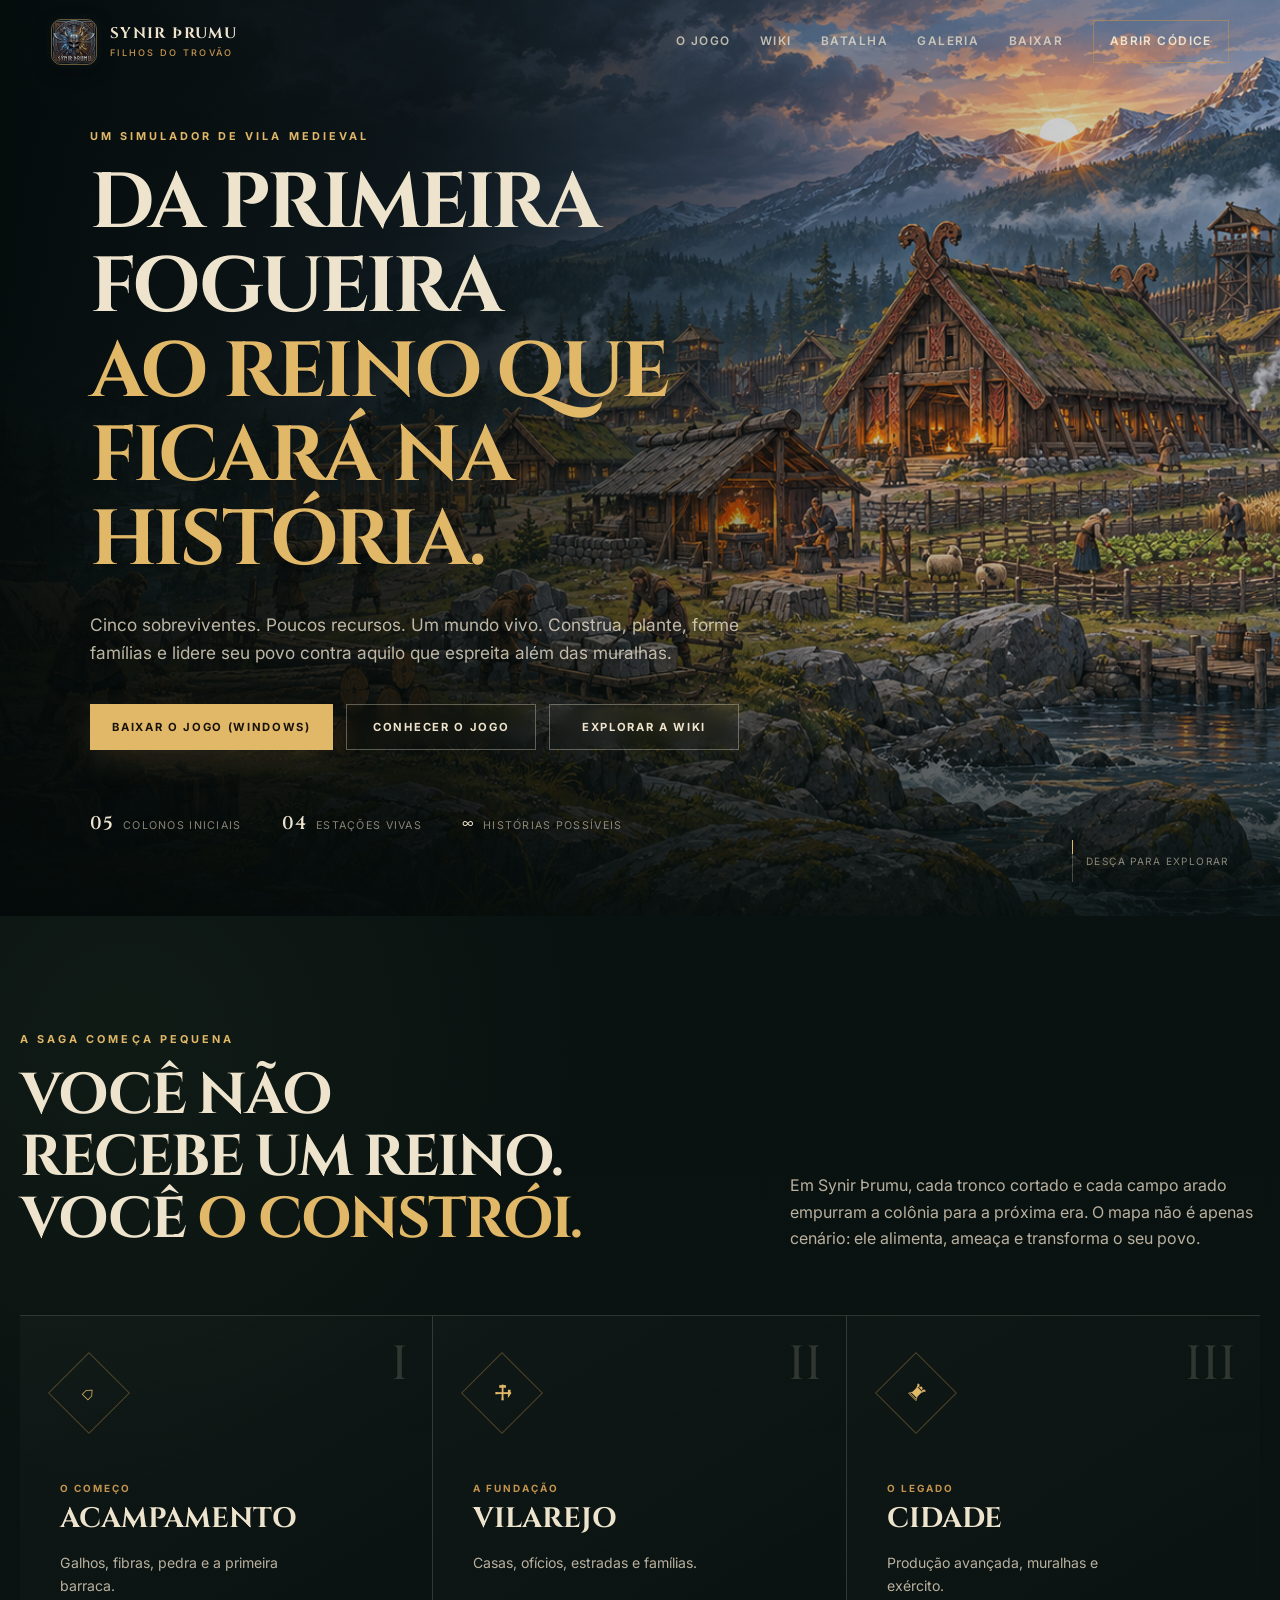
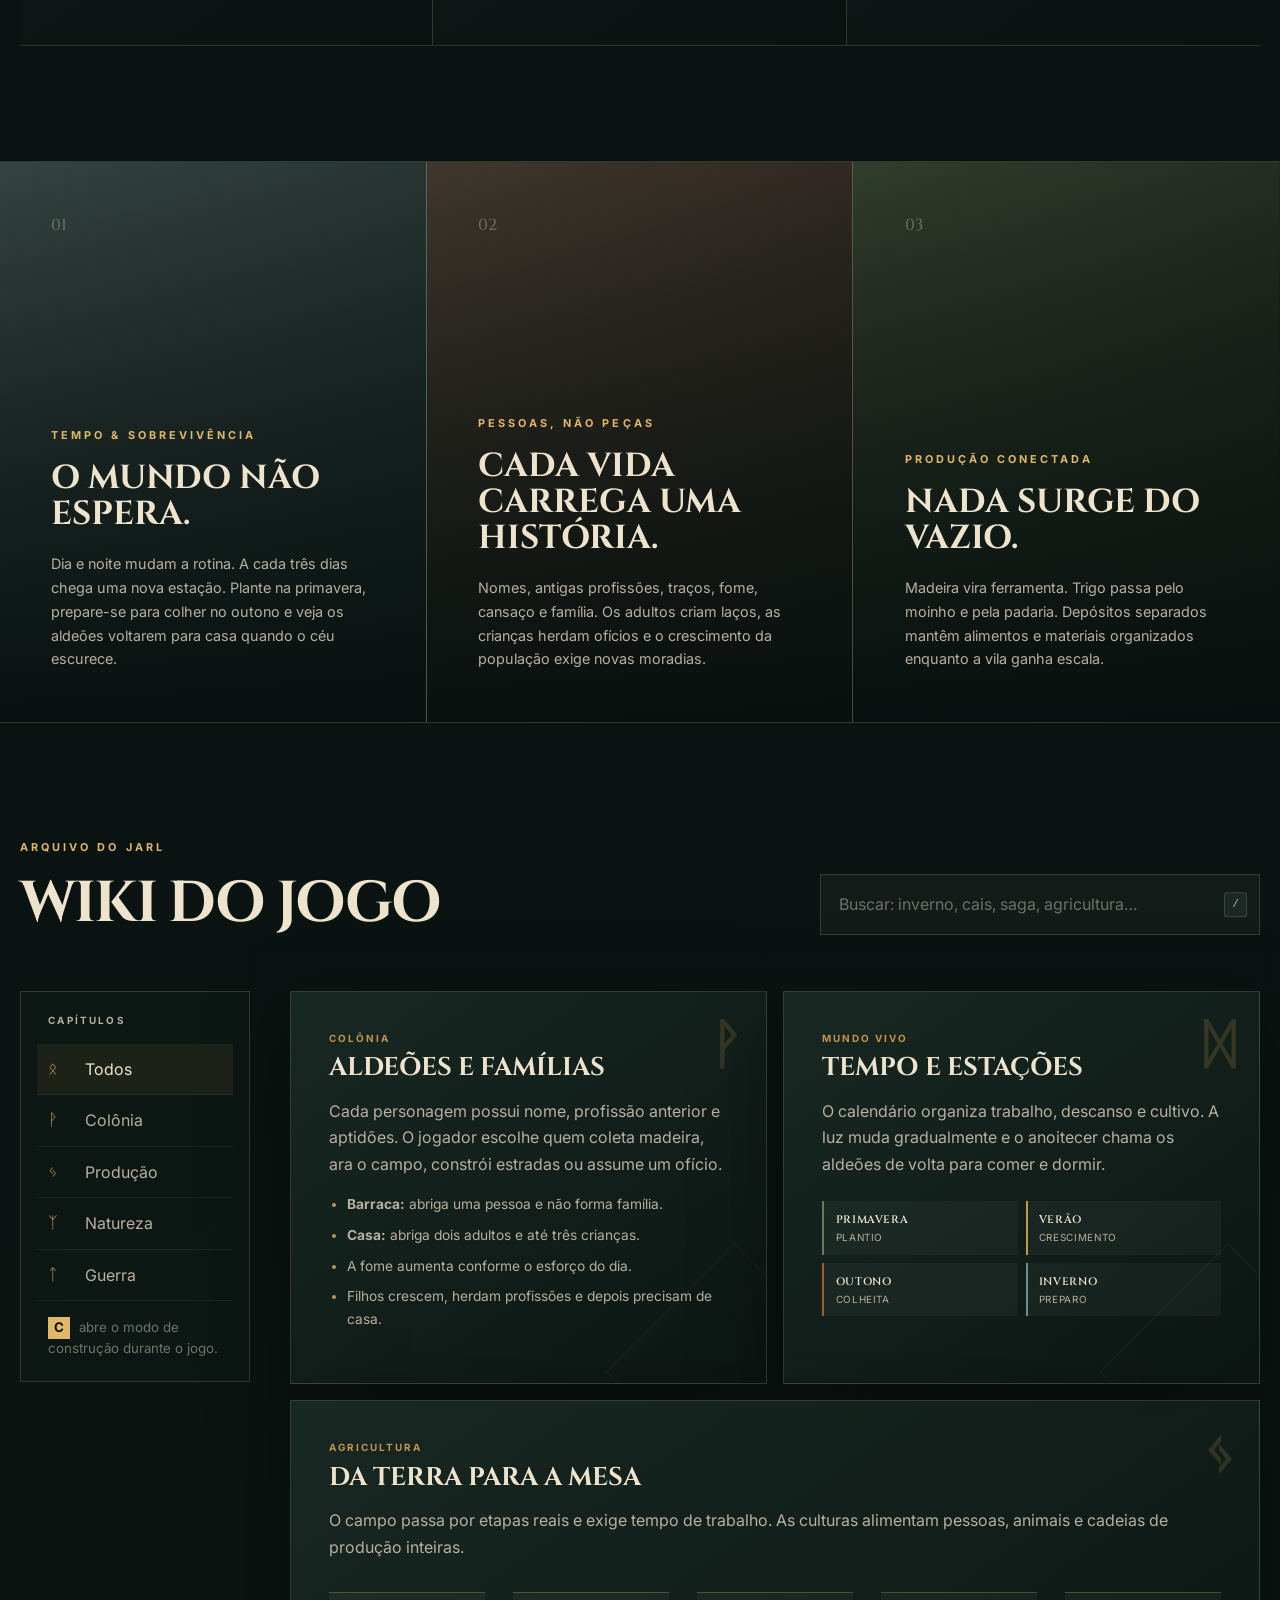
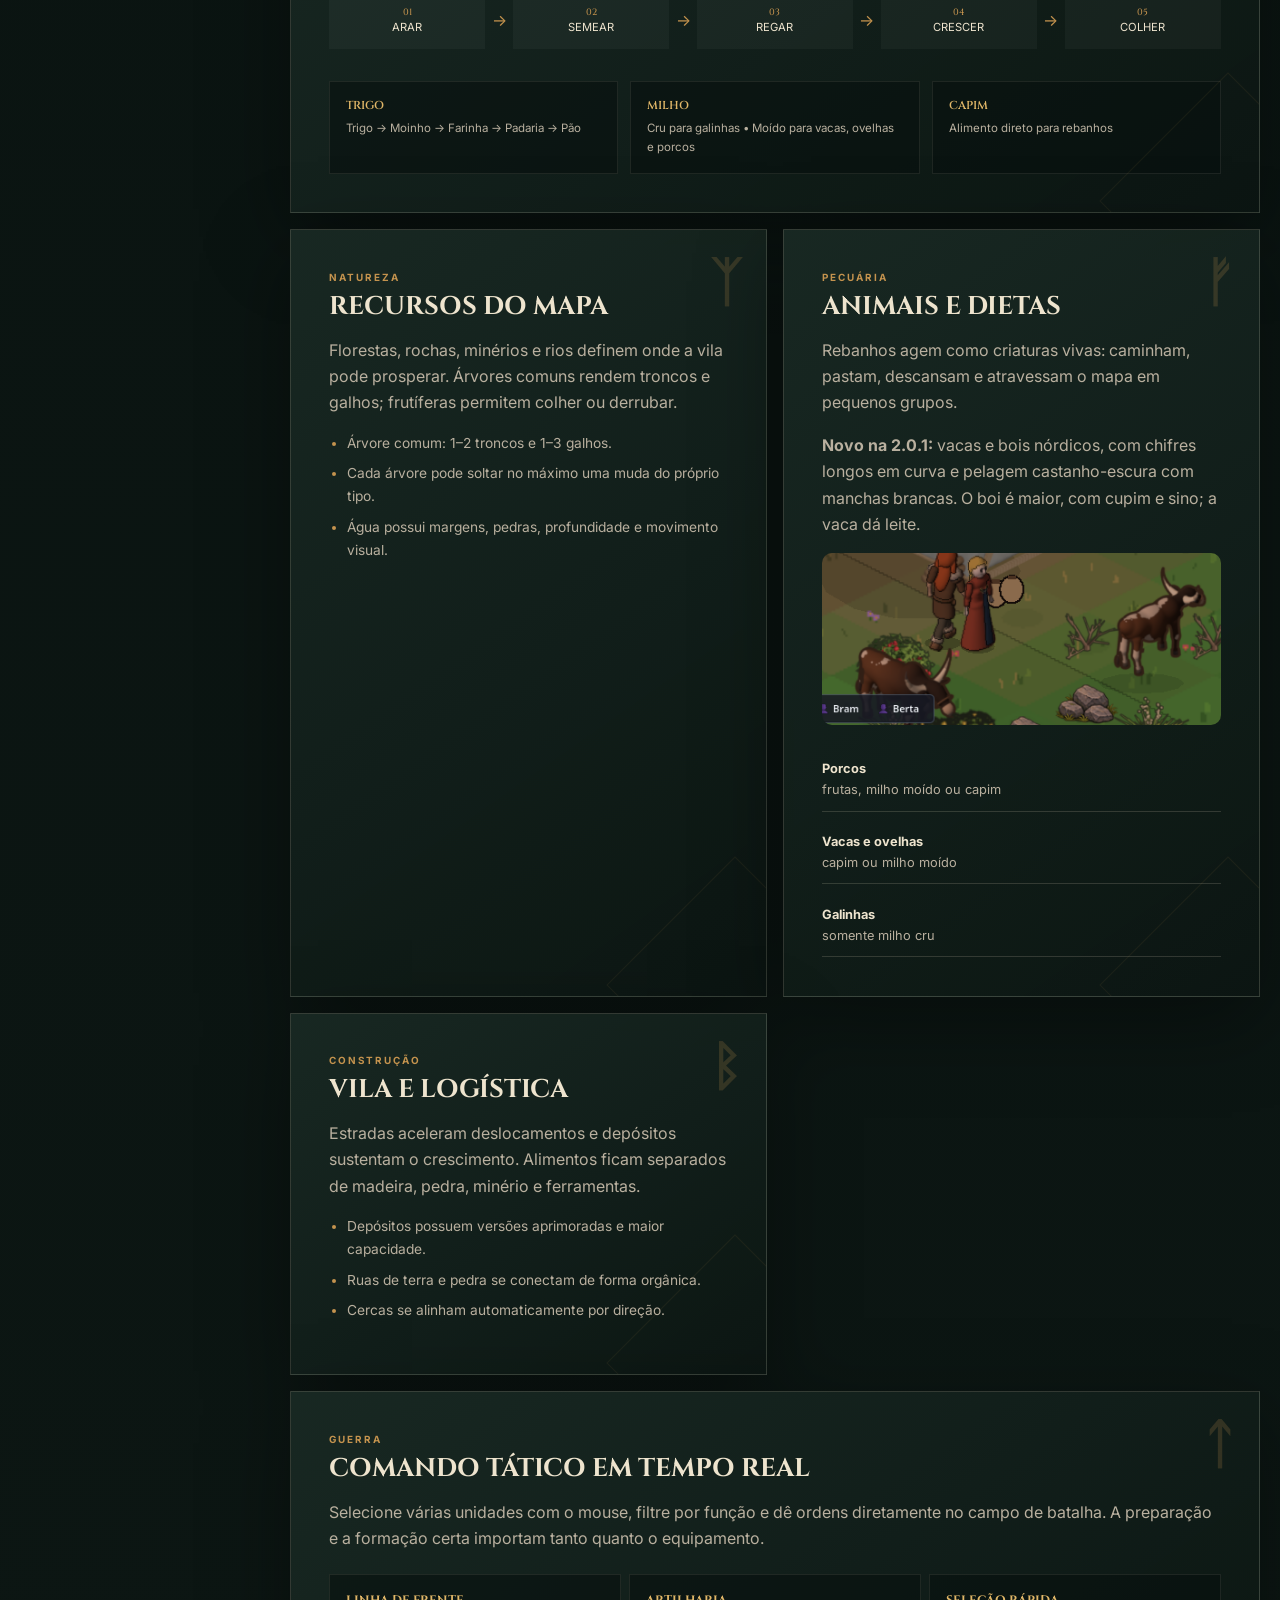
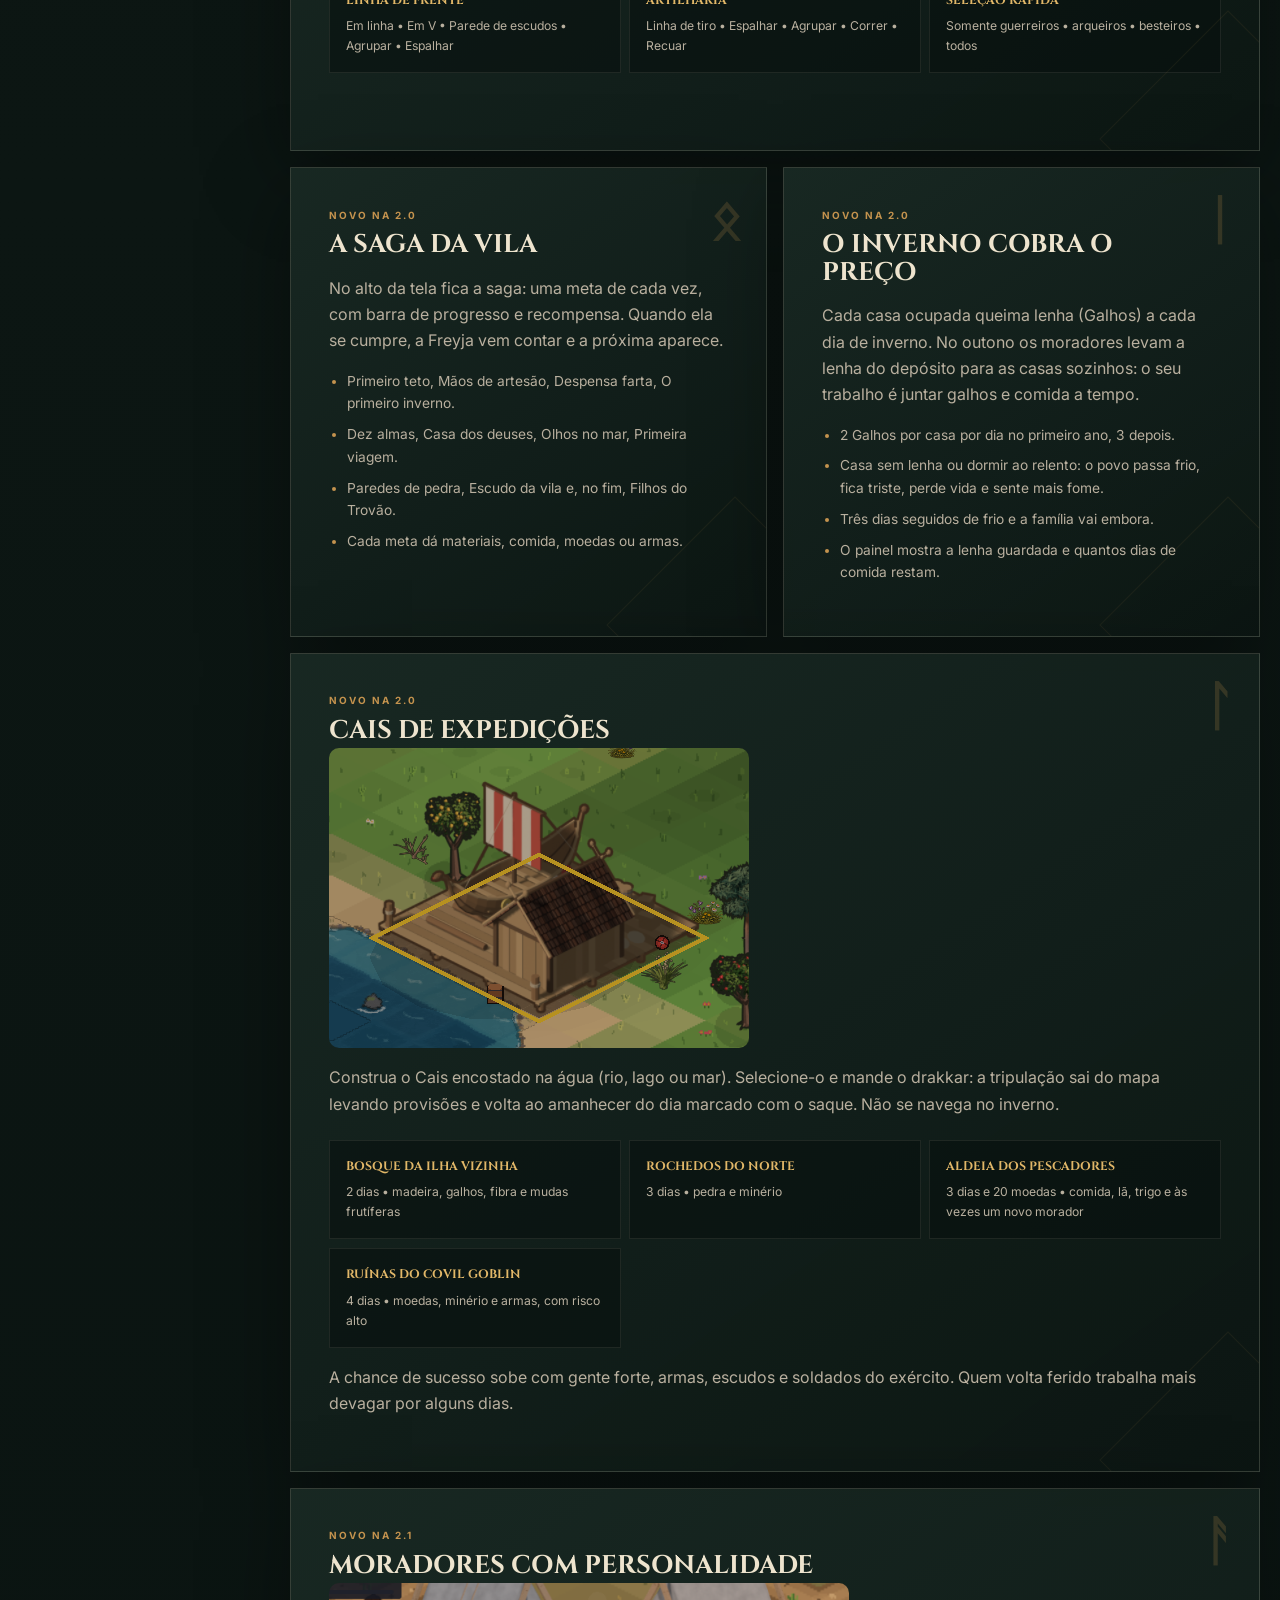
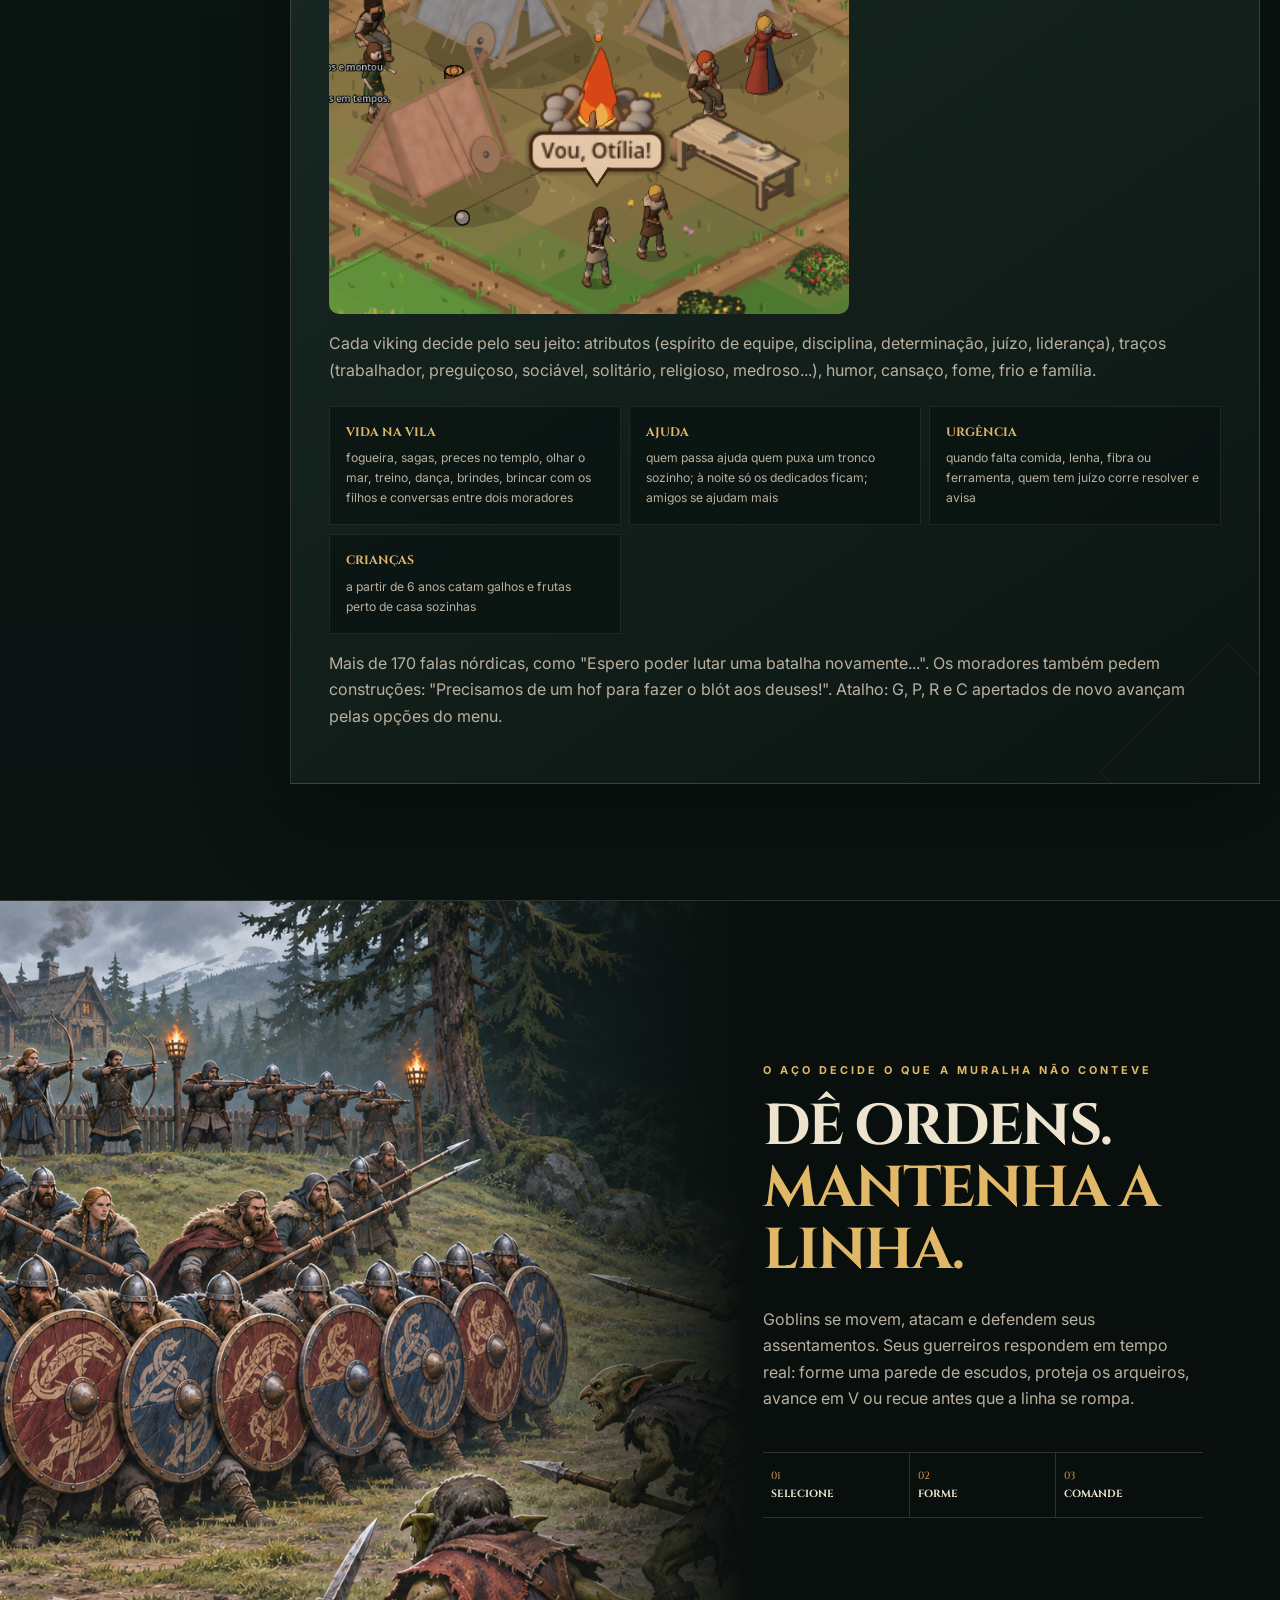
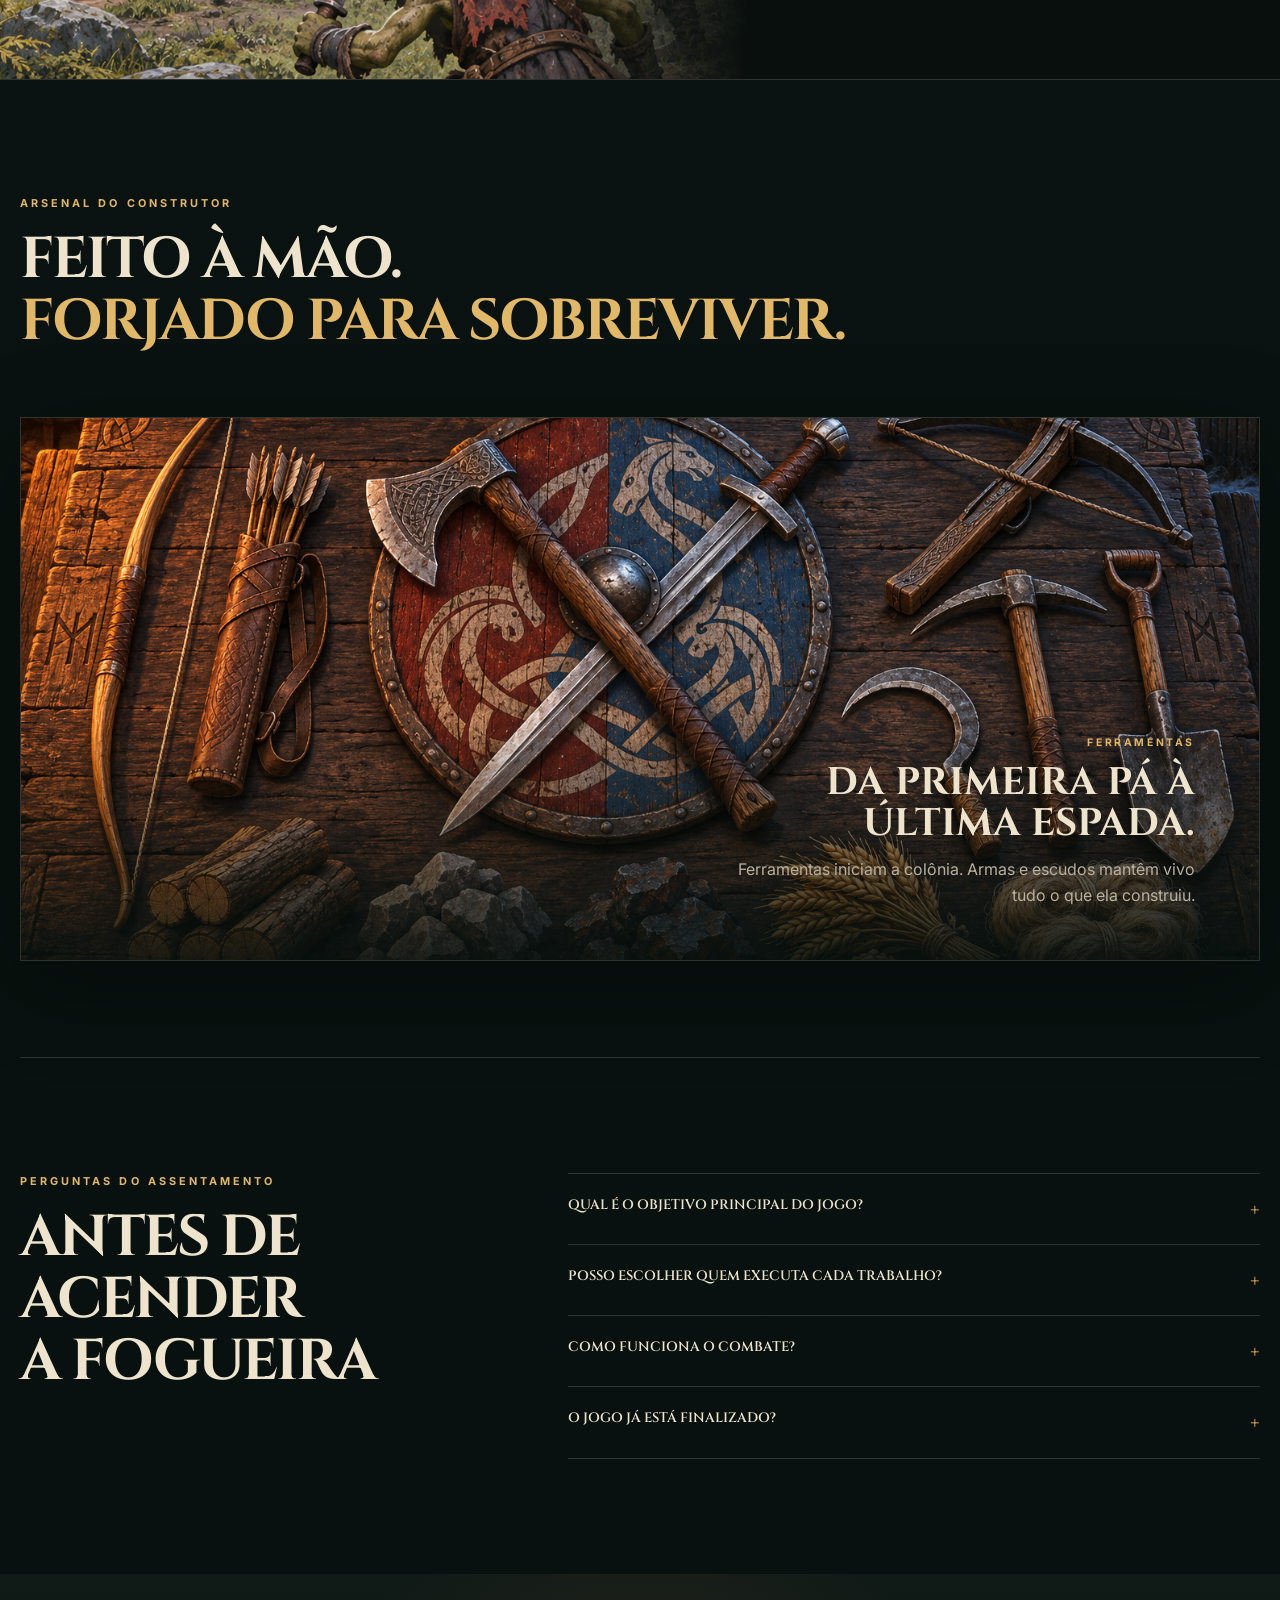
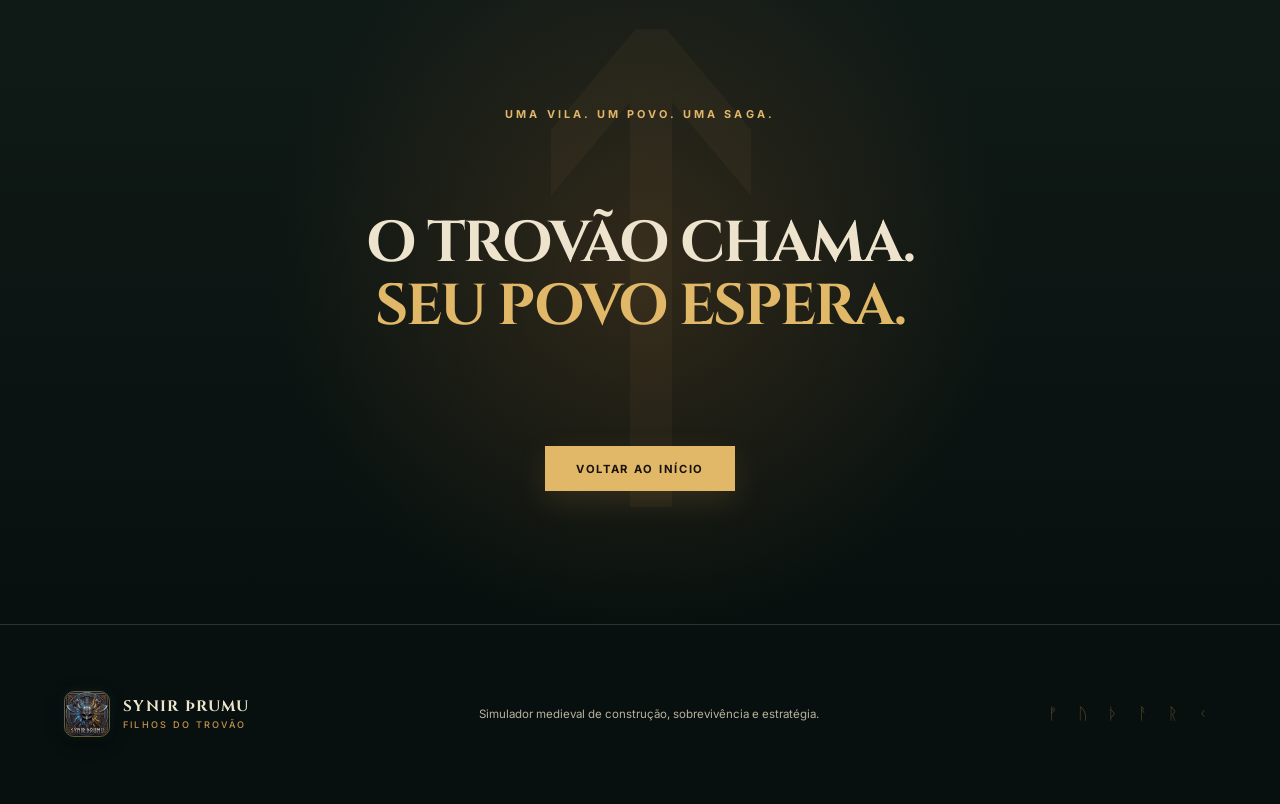
==== commit 6da3474b: "Versão 2.1: moradores com personalidade na wiki Co-Authored-By: Claude Opus 5.5 <noreply@anthropic.c" ====
--- a/index.html
+++ b/index.html
@@ -144,6 +144,13 @@
             <div class="tactic-grid"><span><b>Bosque da Ilha Vizinha</b> 2 dias • madeira, galhos, fibra e mudas frutíferas</span><span><b>Rochedos do Norte</b> 3 dias • pedra e minério</span><span><b>Aldeia dos Pescadores</b> 3 dias e 20 moedas • comida, lã, trigo e às vezes um novo morador</span><span><b>Ruínas do Covil Goblin</b> 4 dias • moedas, minério e armas, com risco alto</span></div>
             <p>A chance de sucesso sobe com gente forte, armas, escudos e soldados do exército. Quem volta ferido trabalha mais devagar por alguns dias.</p>
           </article>
+          <article class="wiki-card wiki-card-wide reveal" data-category="colonia" data-keywords="personalidade conversa falas nórdicas amizade afinidade ajuda tronco urgência crianças fogueira saga templo hof blót dança brinde teclado atalhos">
+            <span class="card-rune">ᚨ</span><p class="card-kicker">Novo na 2.1</p><h3>Moradores com personalidade</h3>
+            <img src="assets/vida-social.png" alt="Moradores conversando e sentados ao redor da fogueira no fim da tarde" loading="lazy" style="width:100%;max-width:520px;border-radius:10px;margin:4px 0 12px">
+            <p>Cada viking decide pelo seu jeito: atributos (espírito de equipe, disciplina, determinação, juízo, liderança), traços (trabalhador, preguiçoso, sociável, solitário, religioso, medroso...), humor, cansaço, fome, frio e família.</p>
+            <div class="tactic-grid"><span><b>Vida na vila</b> fogueira, sagas, preces no templo, olhar o mar, treino, dança, brindes, brincar com os filhos e conversas entre dois moradores</span><span><b>Ajuda</b> quem passa ajuda quem puxa um tronco sozinho; à noite só os dedicados ficam; amigos se ajudam mais</span><span><b>Urgência</b> quando falta comida, lenha, fibra ou ferramenta, quem tem juízo corre resolver e avisa</span><span><b>Crianças</b> a partir de 6 anos catam galhos e frutas perto de casa sozinhas</span></div>
+            <p>Mais de 170 falas nórdicas, como "Espero poder lutar uma batalha novamente...". Os moradores também pedem construções: "Precisamos de um hof para fazer o blót aos deuses!". Atalho: G, P, R e C apertados de novo avançam pelas opções do menu.</p>
+          </article>
           <p class="wiki-empty" hidden>Nenhum capítulo corresponde à sua busca.</p>
         </div>
       </div>
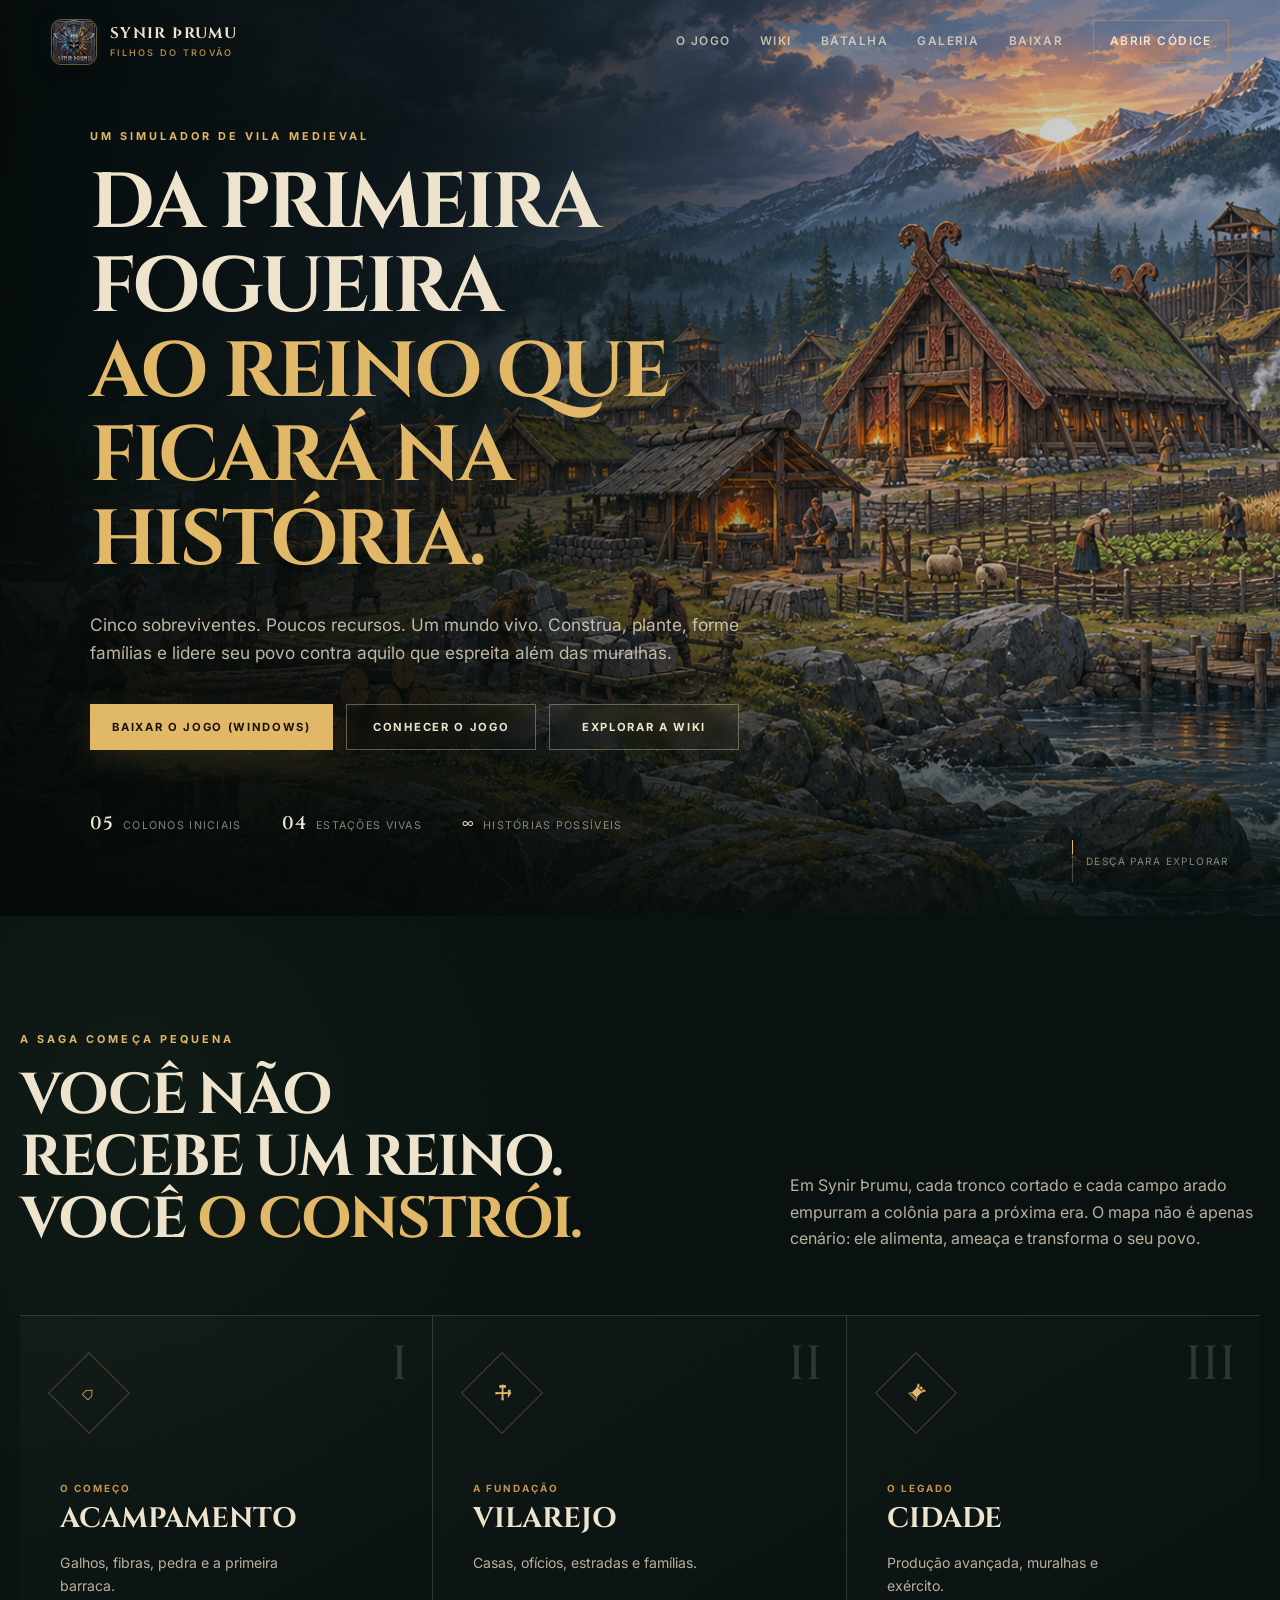
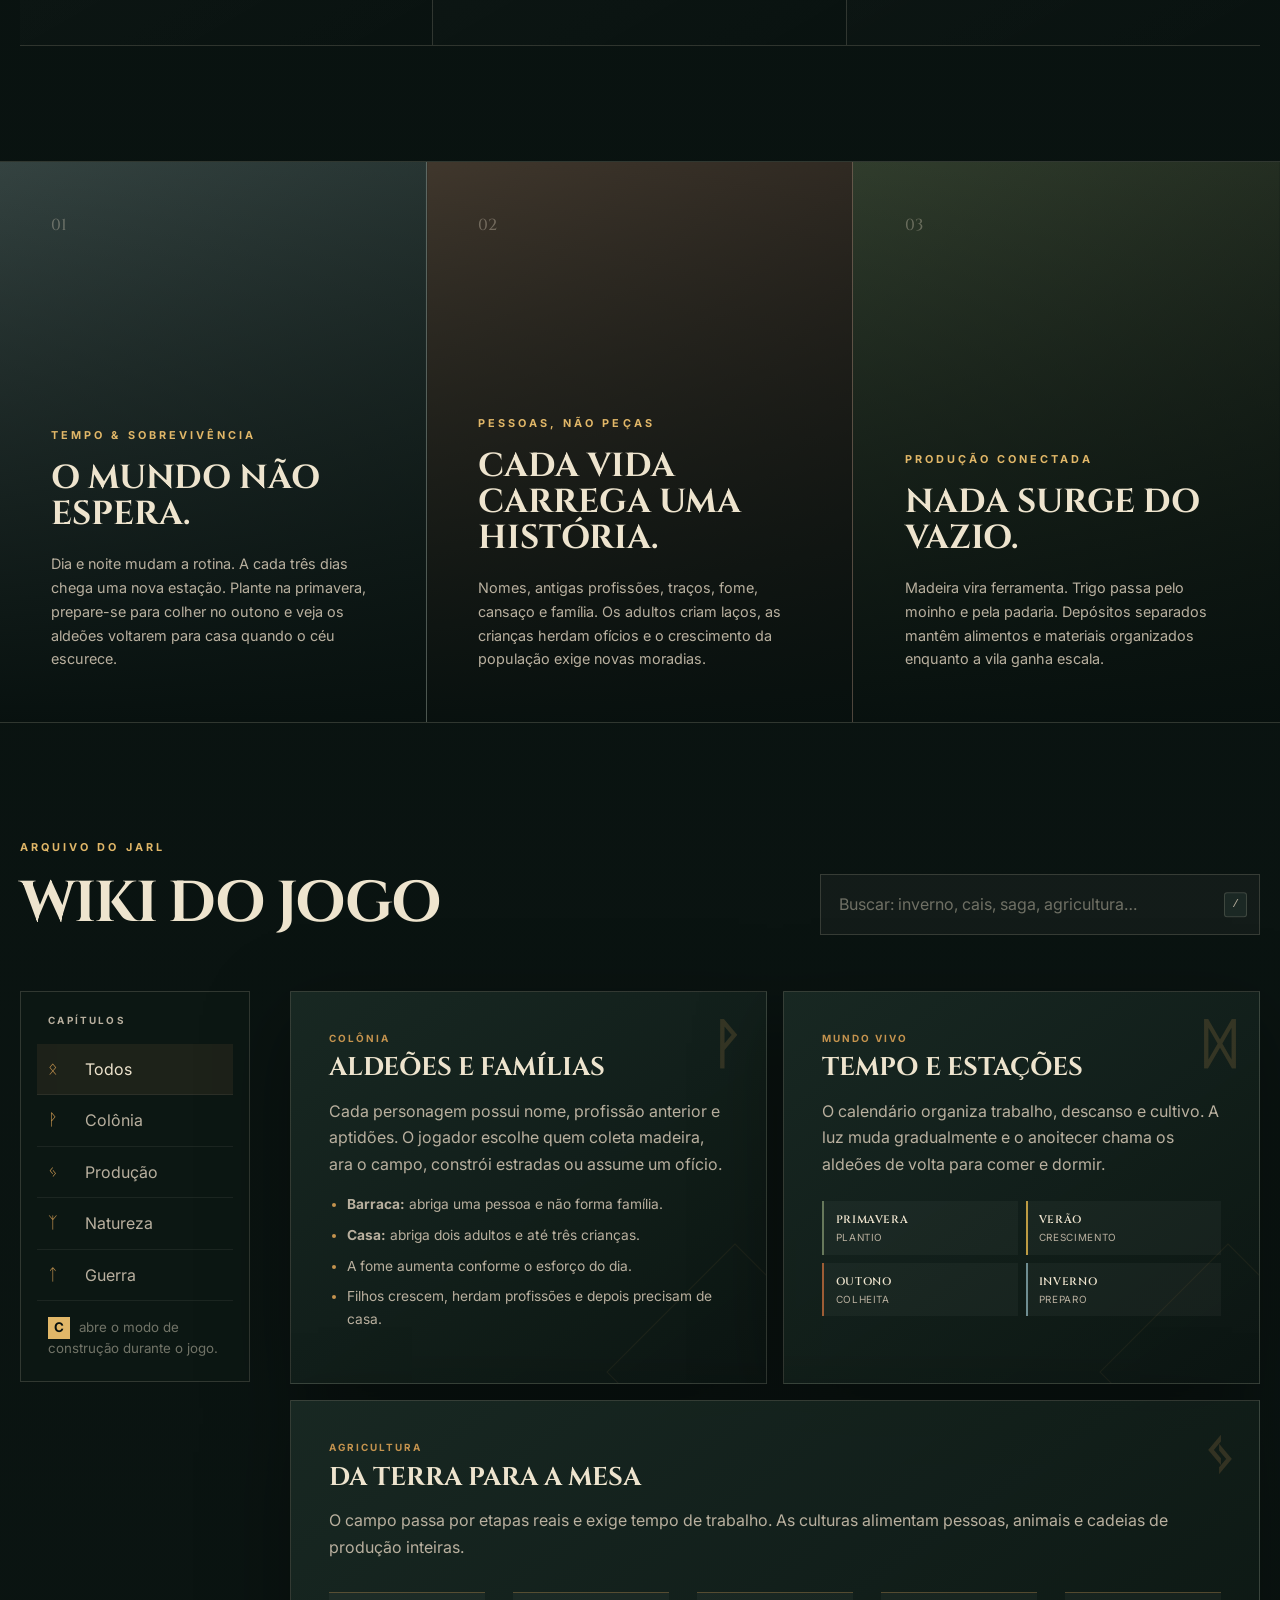
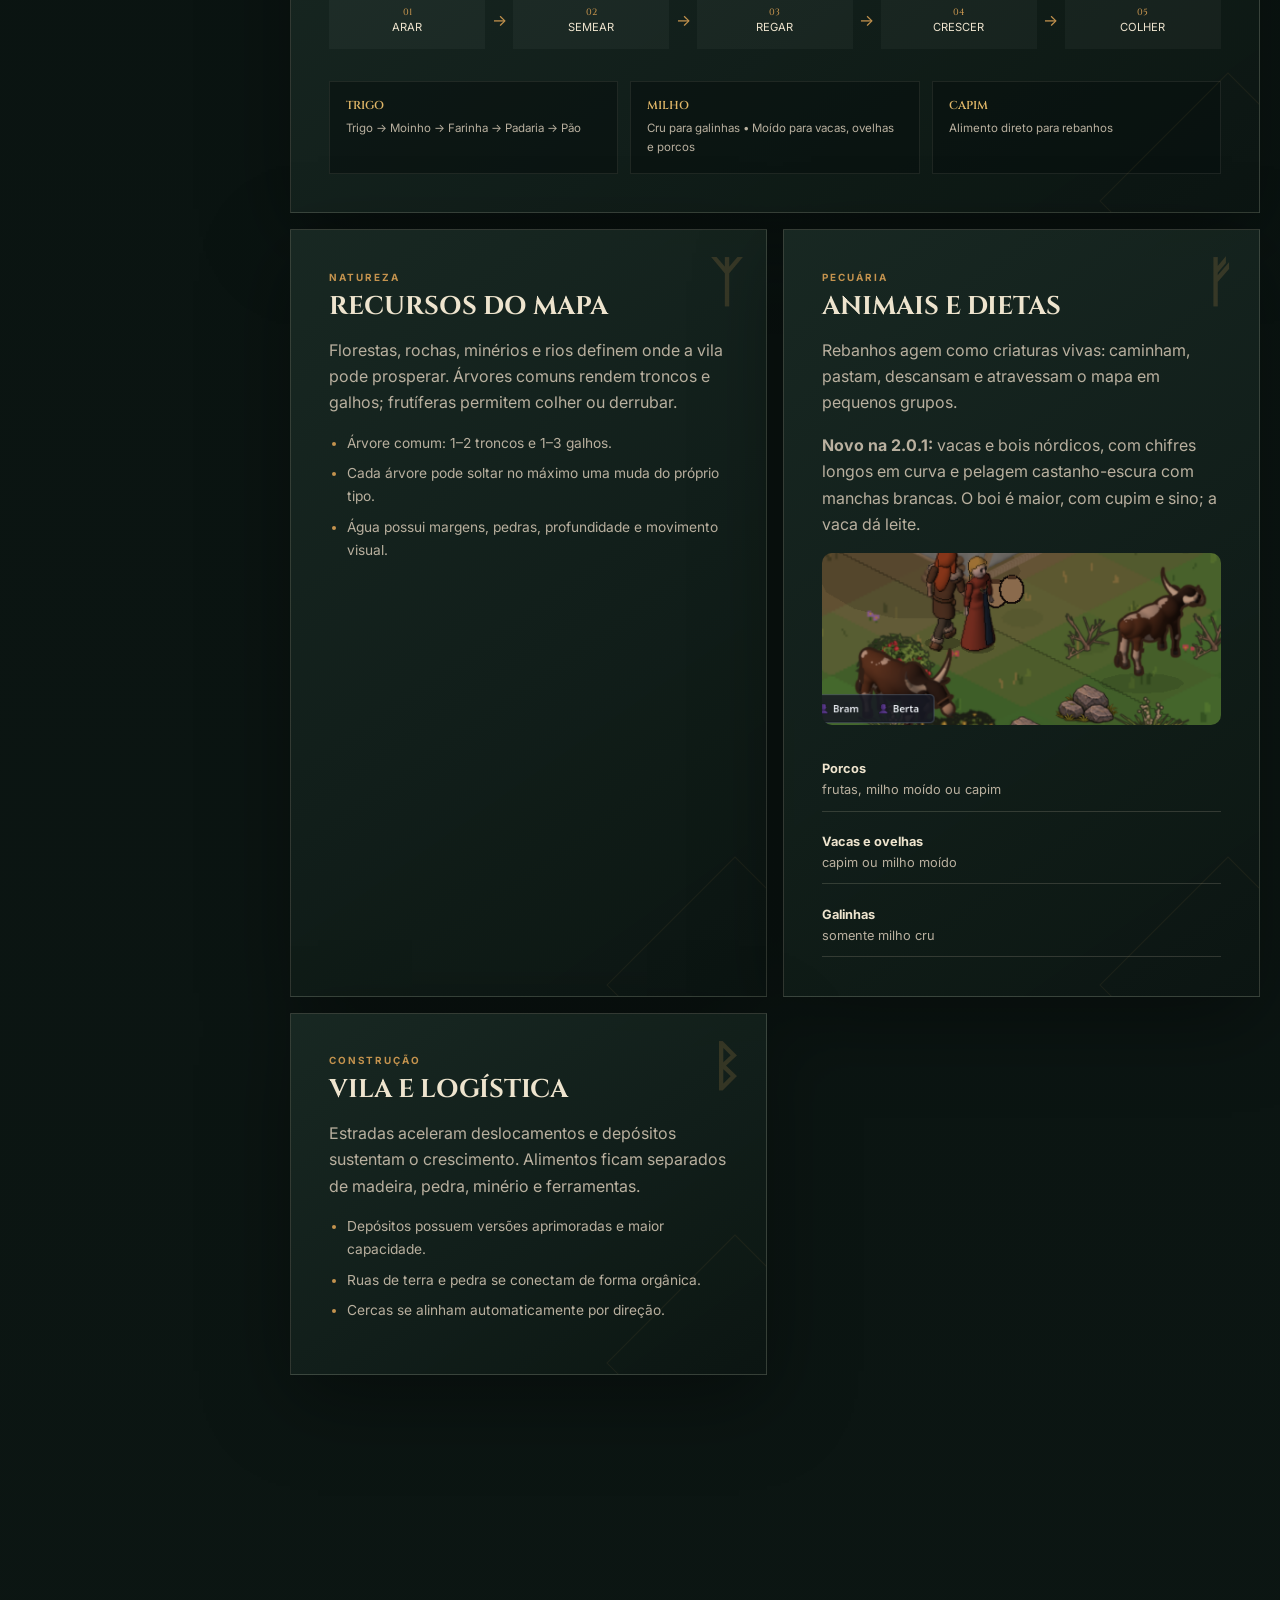
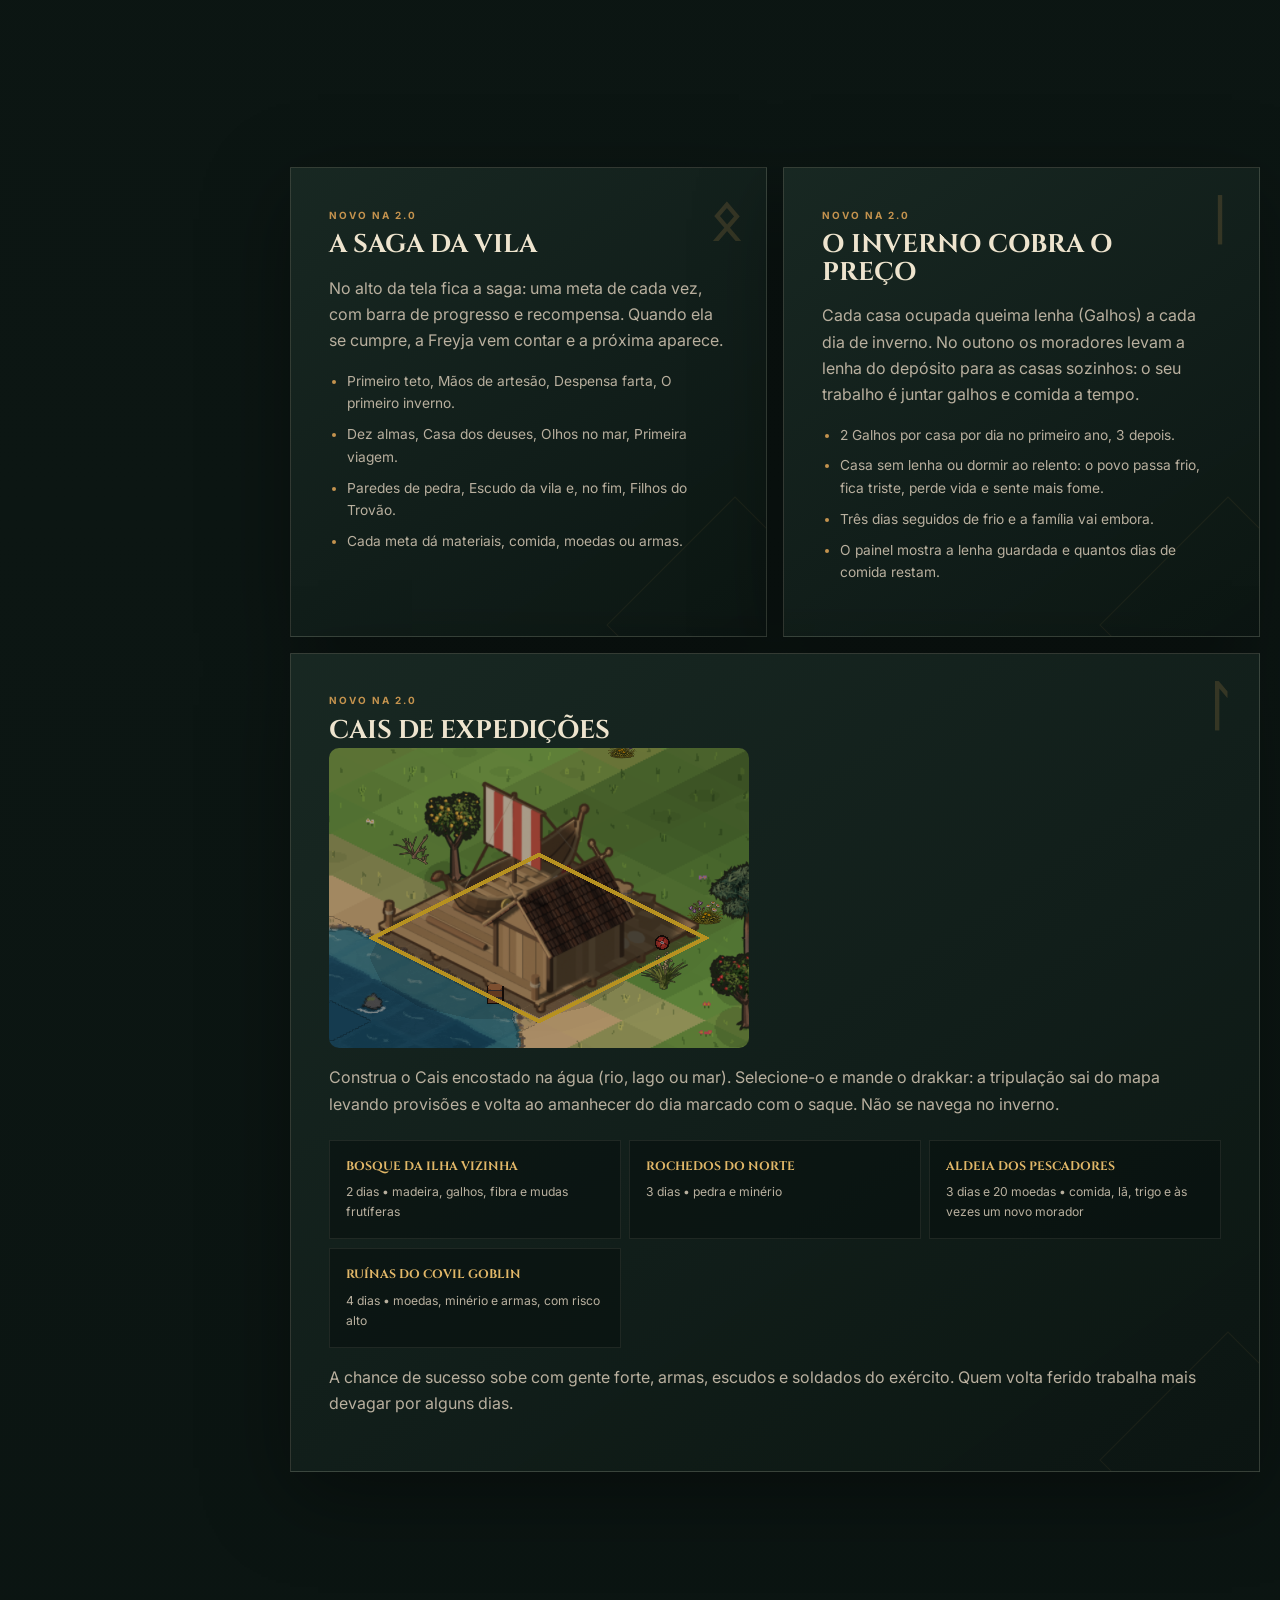
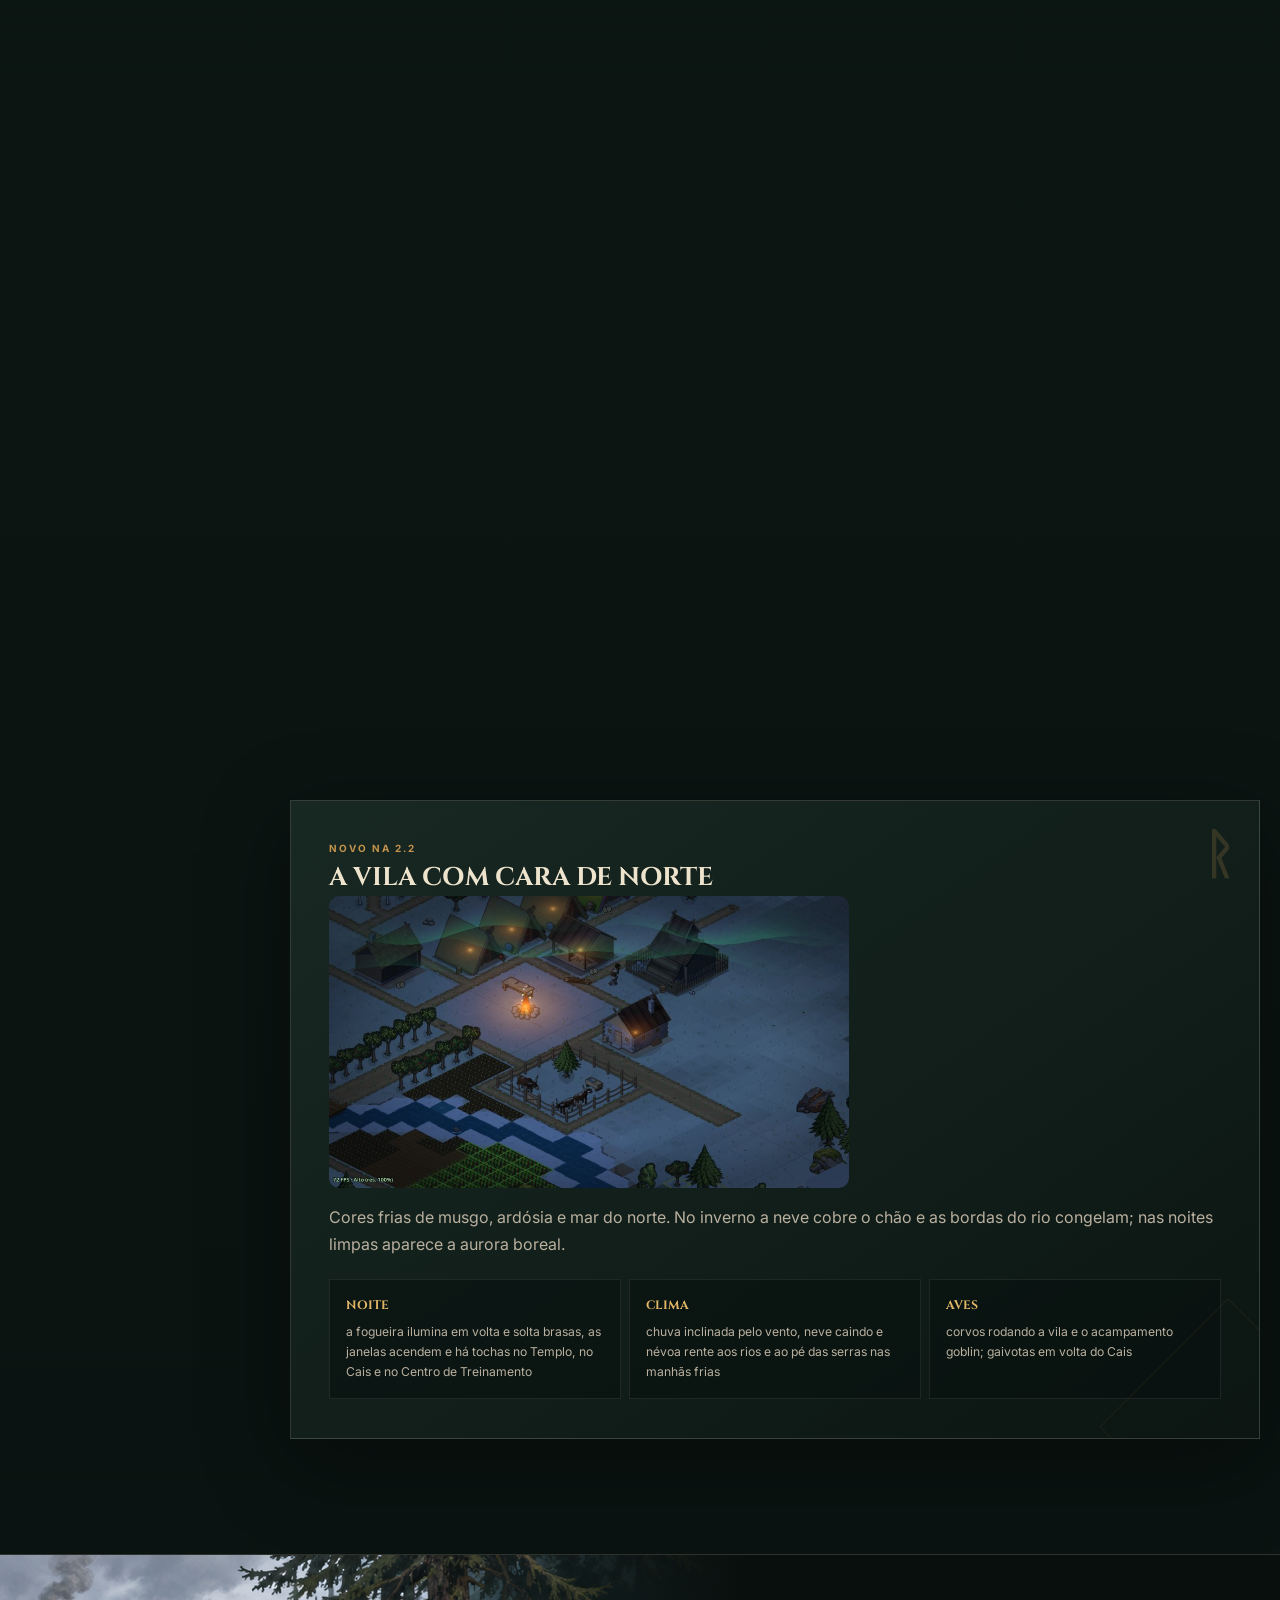
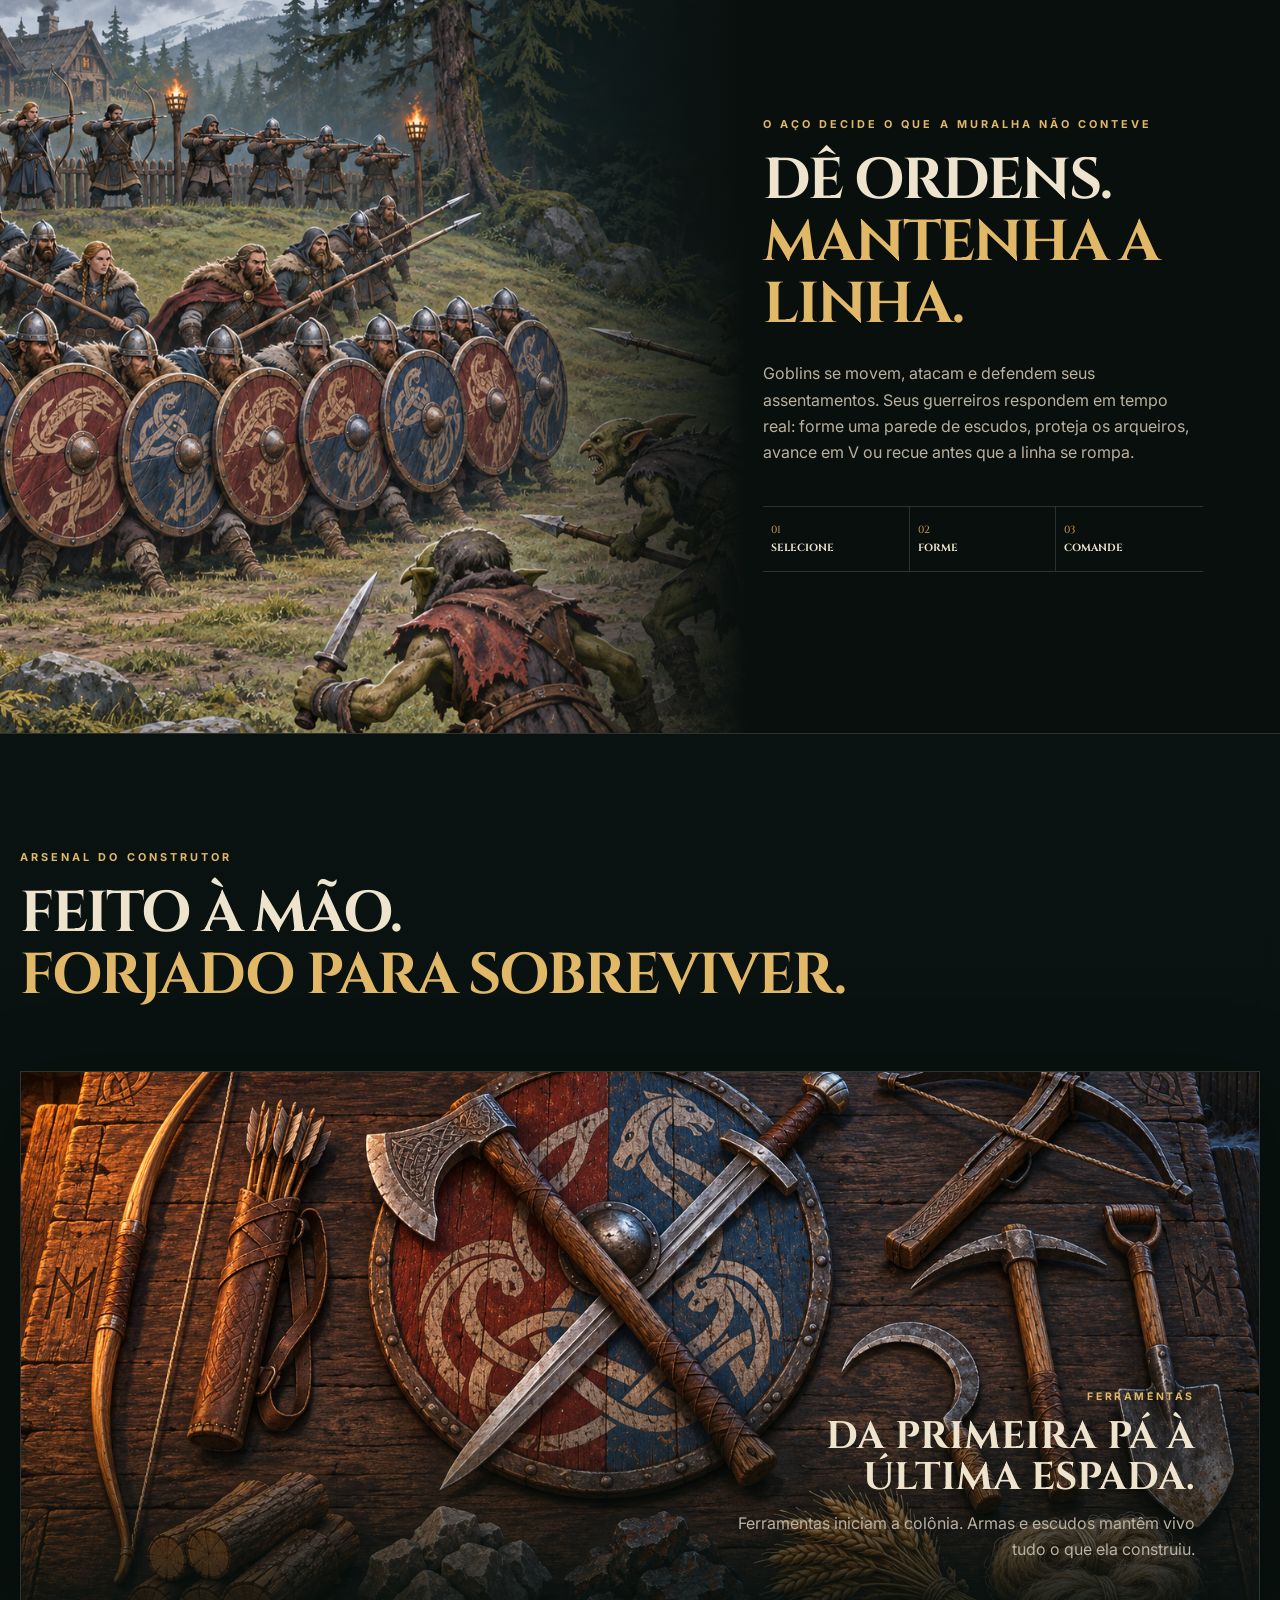
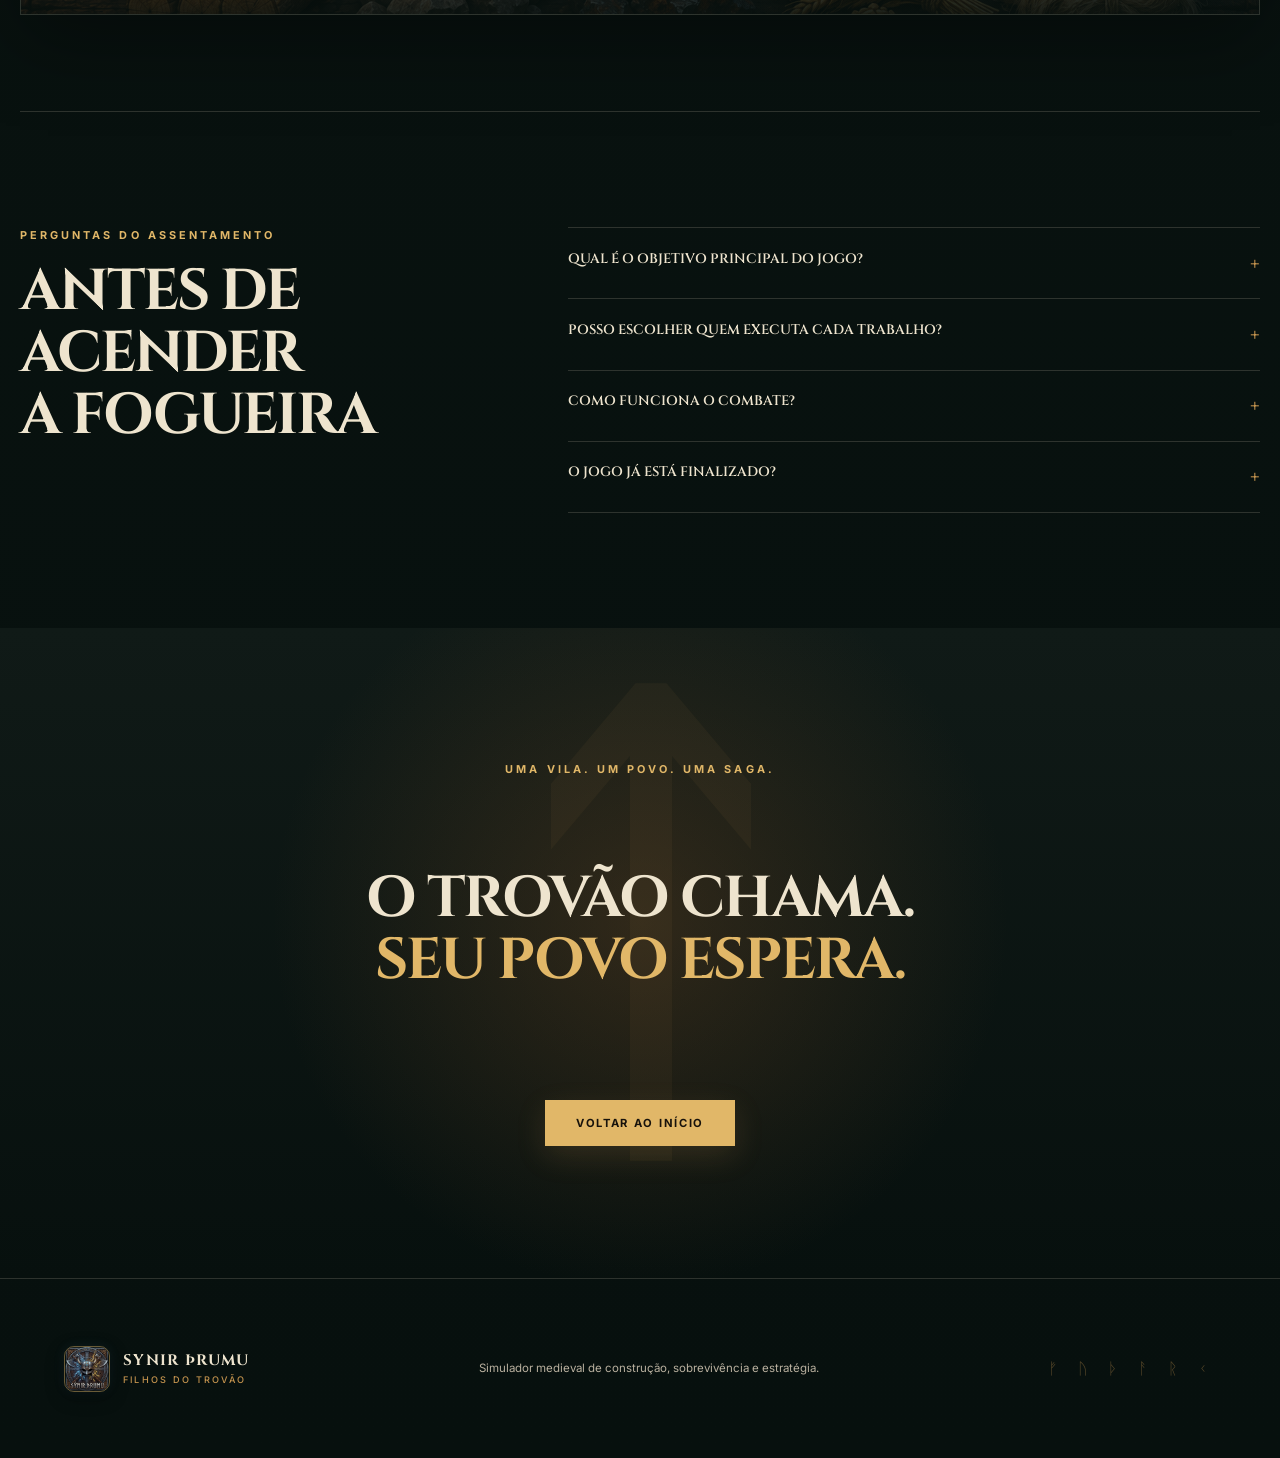
==== commit 44f29a16: "site: wiki da versão 2.2 (vila com cara de norte)" ====
--- a/index.html
+++ b/index.html
@@ -151,6 +151,12 @@
             <div class="tactic-grid"><span><b>Vida na vila</b> fogueira, sagas, preces no templo, olhar o mar, treino, dança, brindes, brincar com os filhos e conversas entre dois moradores</span><span><b>Ajuda</b> quem passa ajuda quem puxa um tronco sozinho; à noite só os dedicados ficam; amigos se ajudam mais</span><span><b>Urgência</b> quando falta comida, lenha, fibra ou ferramenta, quem tem juízo corre resolver e avisa</span><span><b>Crianças</b> a partir de 6 anos catam galhos e frutas perto de casa sozinhas</span></div>
             <p>Mais de 170 falas nórdicas, como "Espero poder lutar uma batalha novamente...". Os moradores também pedem construções: "Precisamos de um hof para fazer o blót aos deuses!". Atalho: G, P, R e C apertados de novo avançam pelas opções do menu.</p>
           </article>
+          <article class="wiki-card wiki-card-wide reveal" data-category="colonia natureza" data-keywords="visual nórdico aurora boreal neve gelo inverno noite fogueira tochas janelas chuva neblina névoa corvos gaivotas paleta">
+            <span class="card-rune">ᚱ</span><p class="card-kicker">Novo na 2.2</p><h3>A vila com cara de norte</h3>
+            <img src="assets/aurora-inverno.jpg" alt="Vila nevada à noite com a fogueira acesa, janelas iluminadas e a aurora boreal no alto" loading="lazy" style="width:100%;max-width:520px;border-radius:10px;margin:4px 0 12px">
+            <p>Cores frias de musgo, ardósia e mar do norte. No inverno a neve cobre o chão e as bordas do rio congelam; nas noites limpas aparece a aurora boreal.</p>
+            <div class="tactic-grid"><span><b>Noite</b> a fogueira ilumina em volta e solta brasas, as janelas acendem e há tochas no Templo, no Cais e no Centro de Treinamento</span><span><b>Clima</b> chuva inclinada pelo vento, neve caindo e névoa rente aos rios e ao pé das serras nas manhãs frias</span><span><b>Aves</b> corvos rodando a vila e o acampamento goblin; gaivotas em volta do Cais</span></div>
+          </article>
           <p class="wiki-empty" hidden>Nenhum capítulo corresponde à sua busca.</p>
         </div>
       </div>
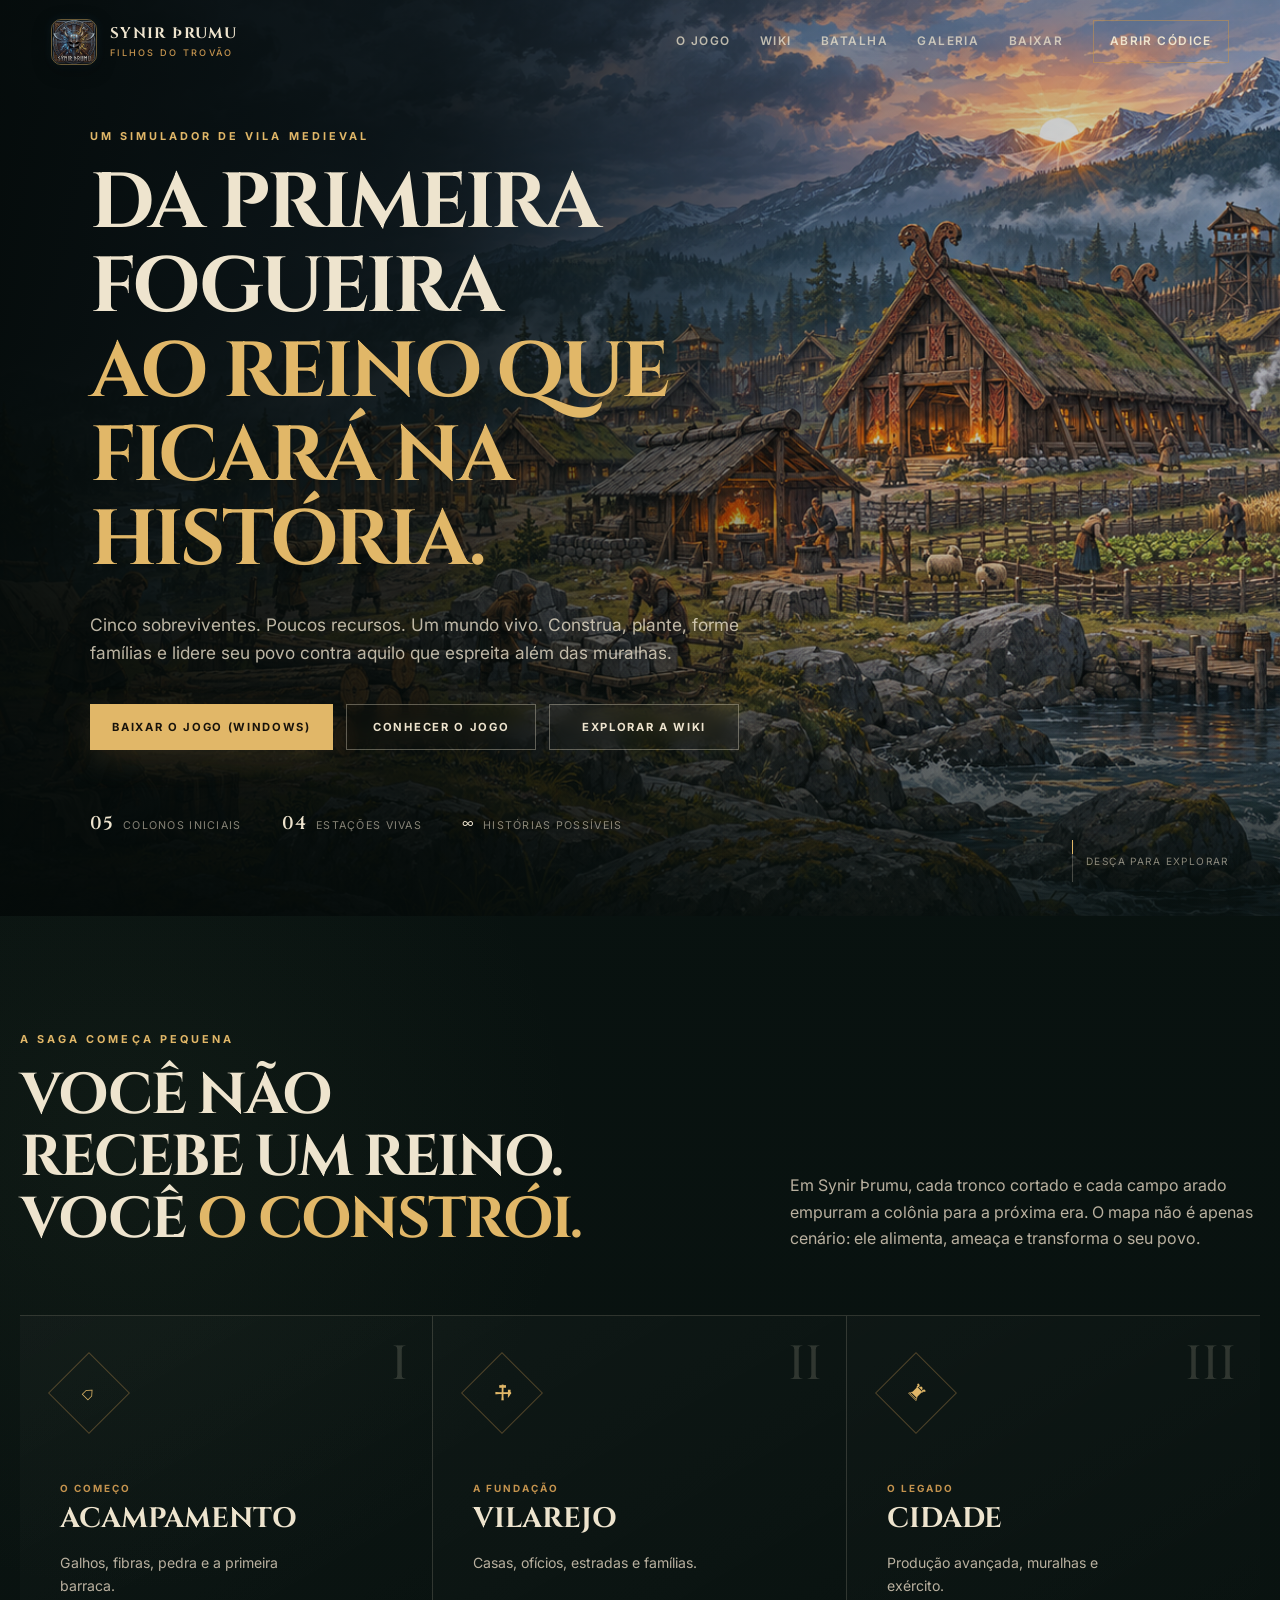
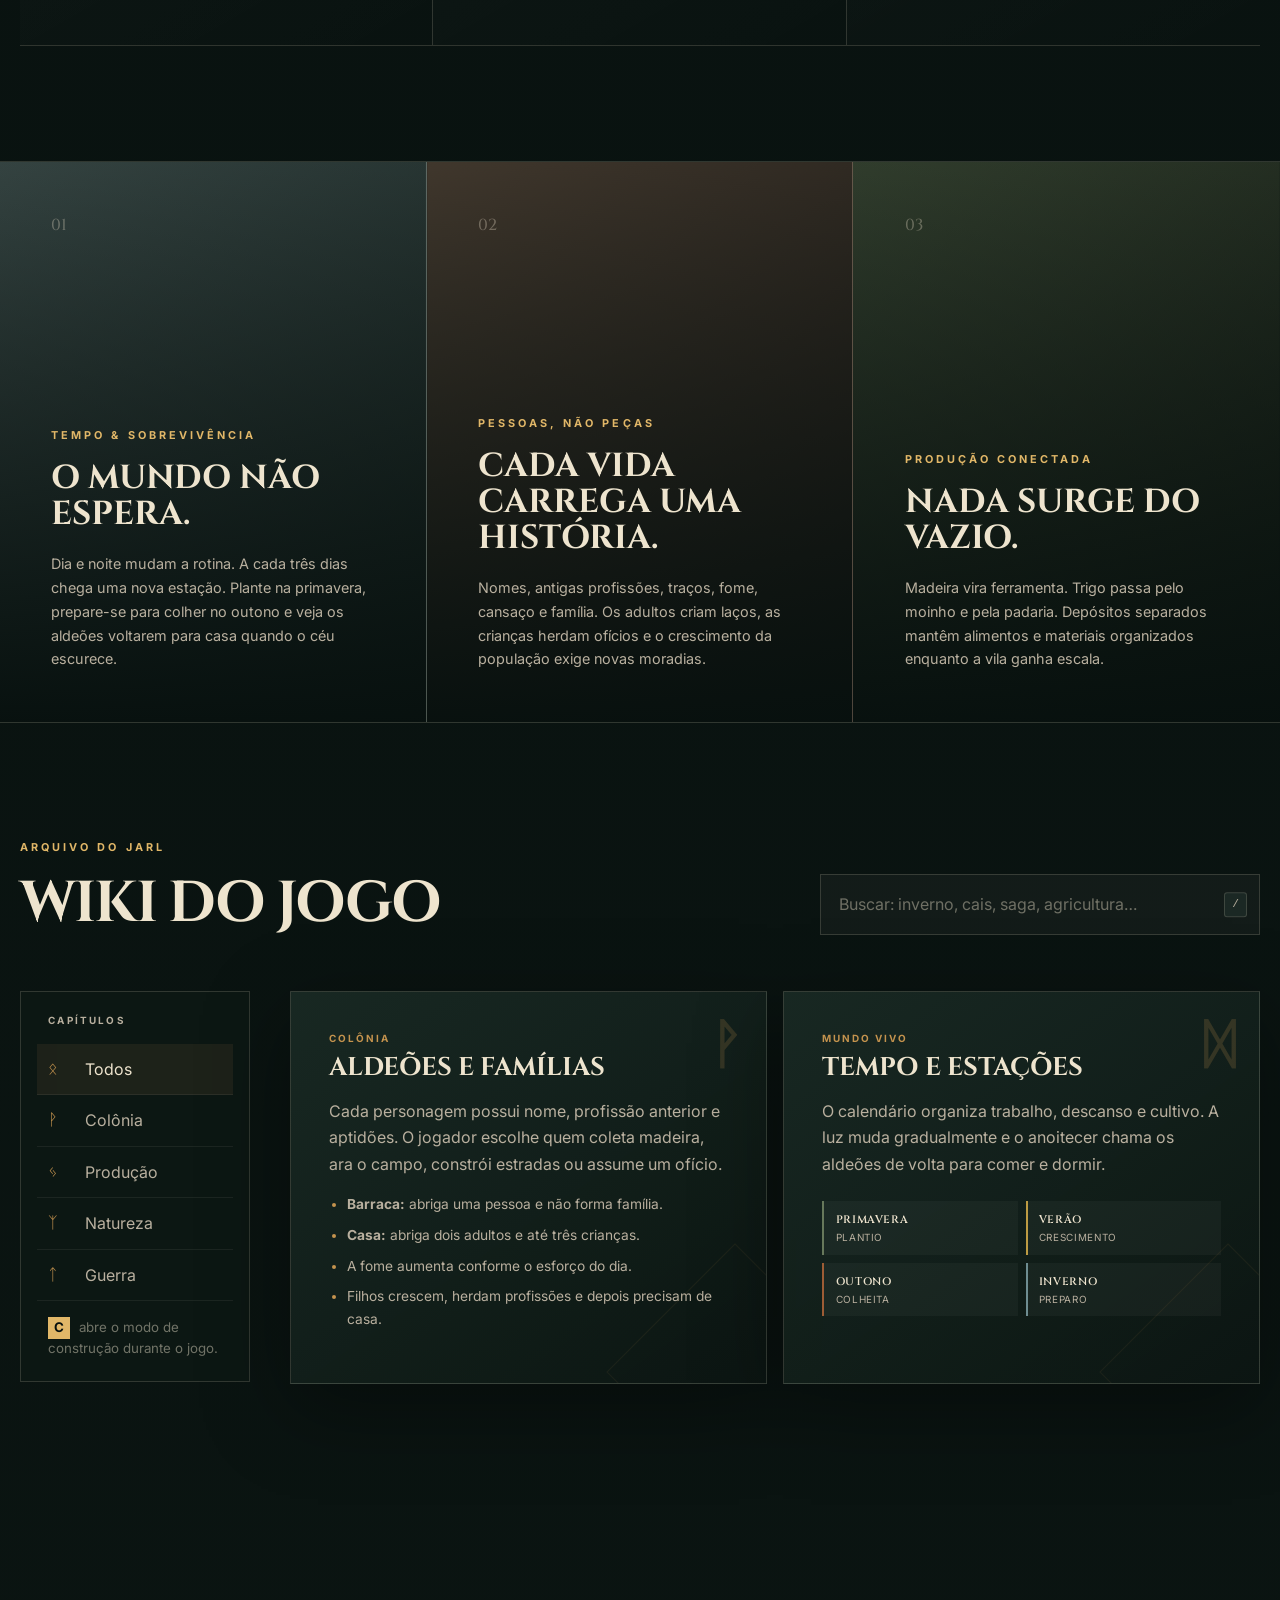
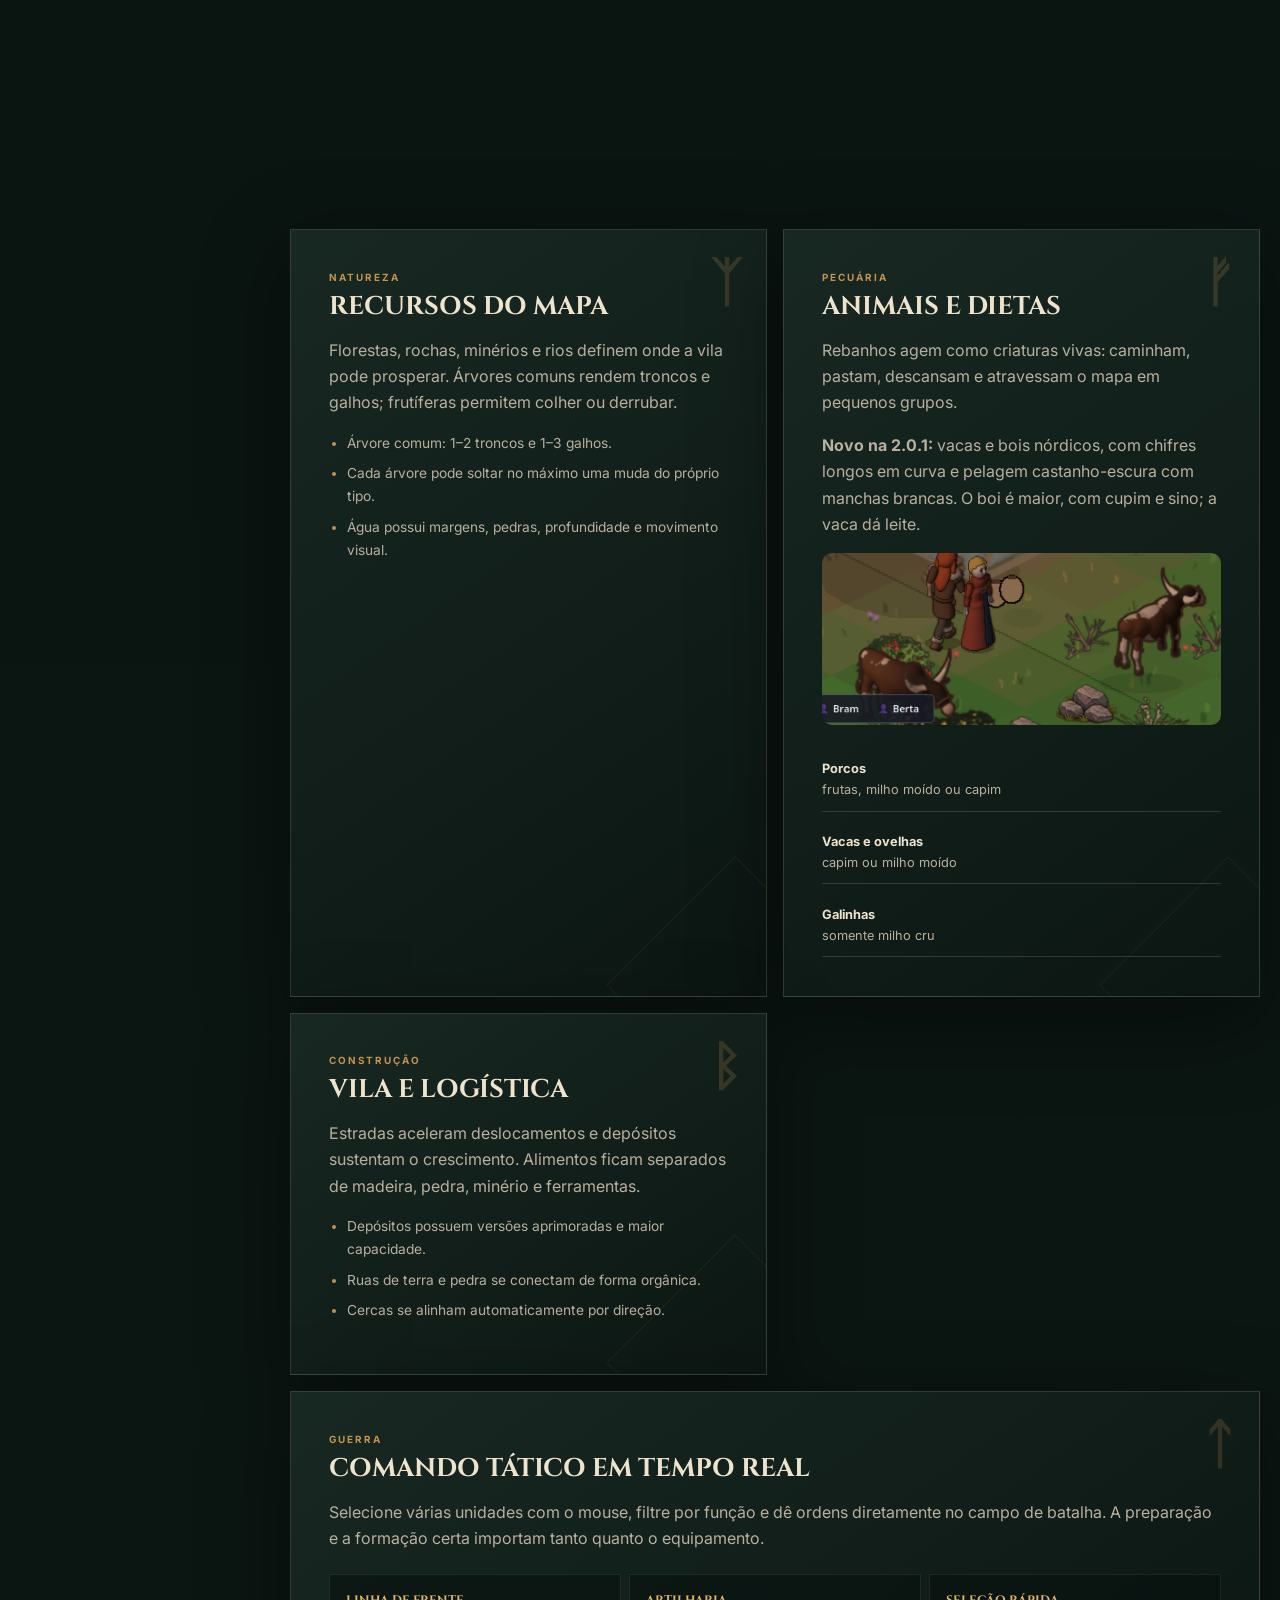
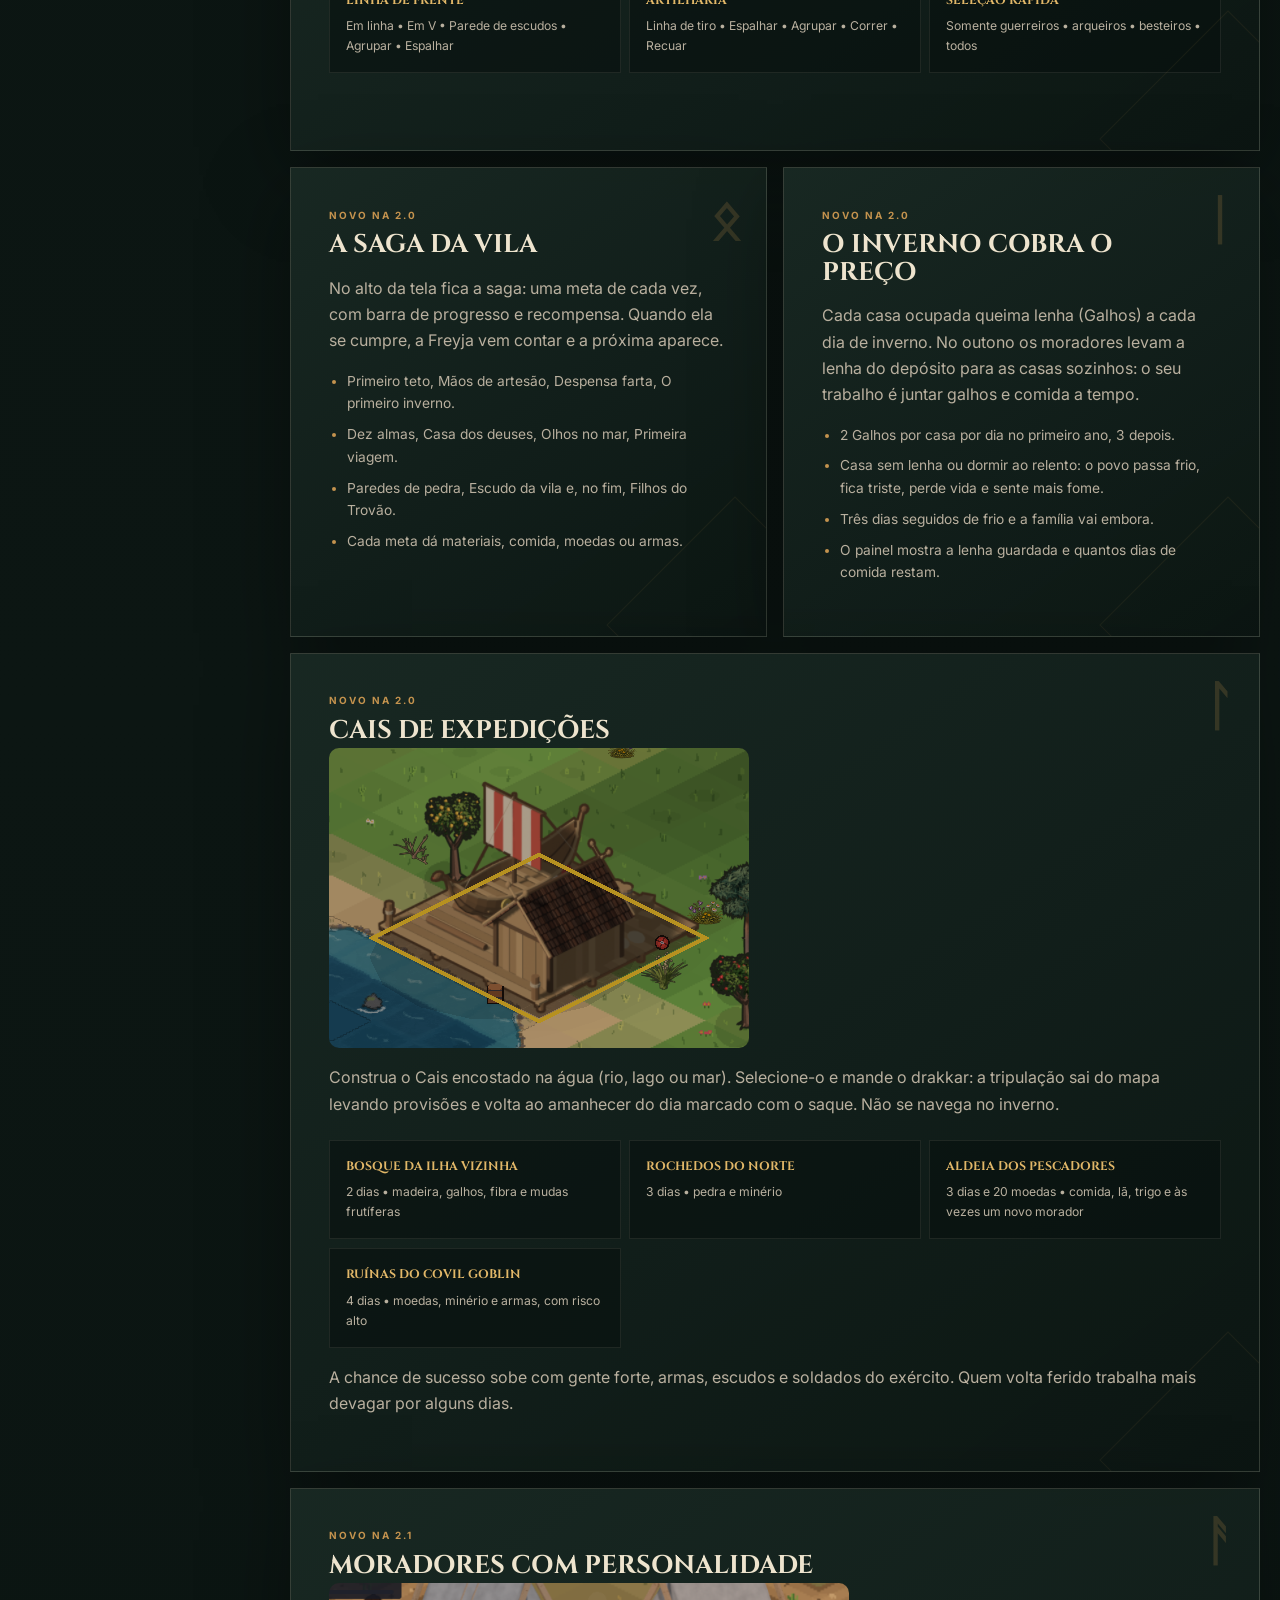
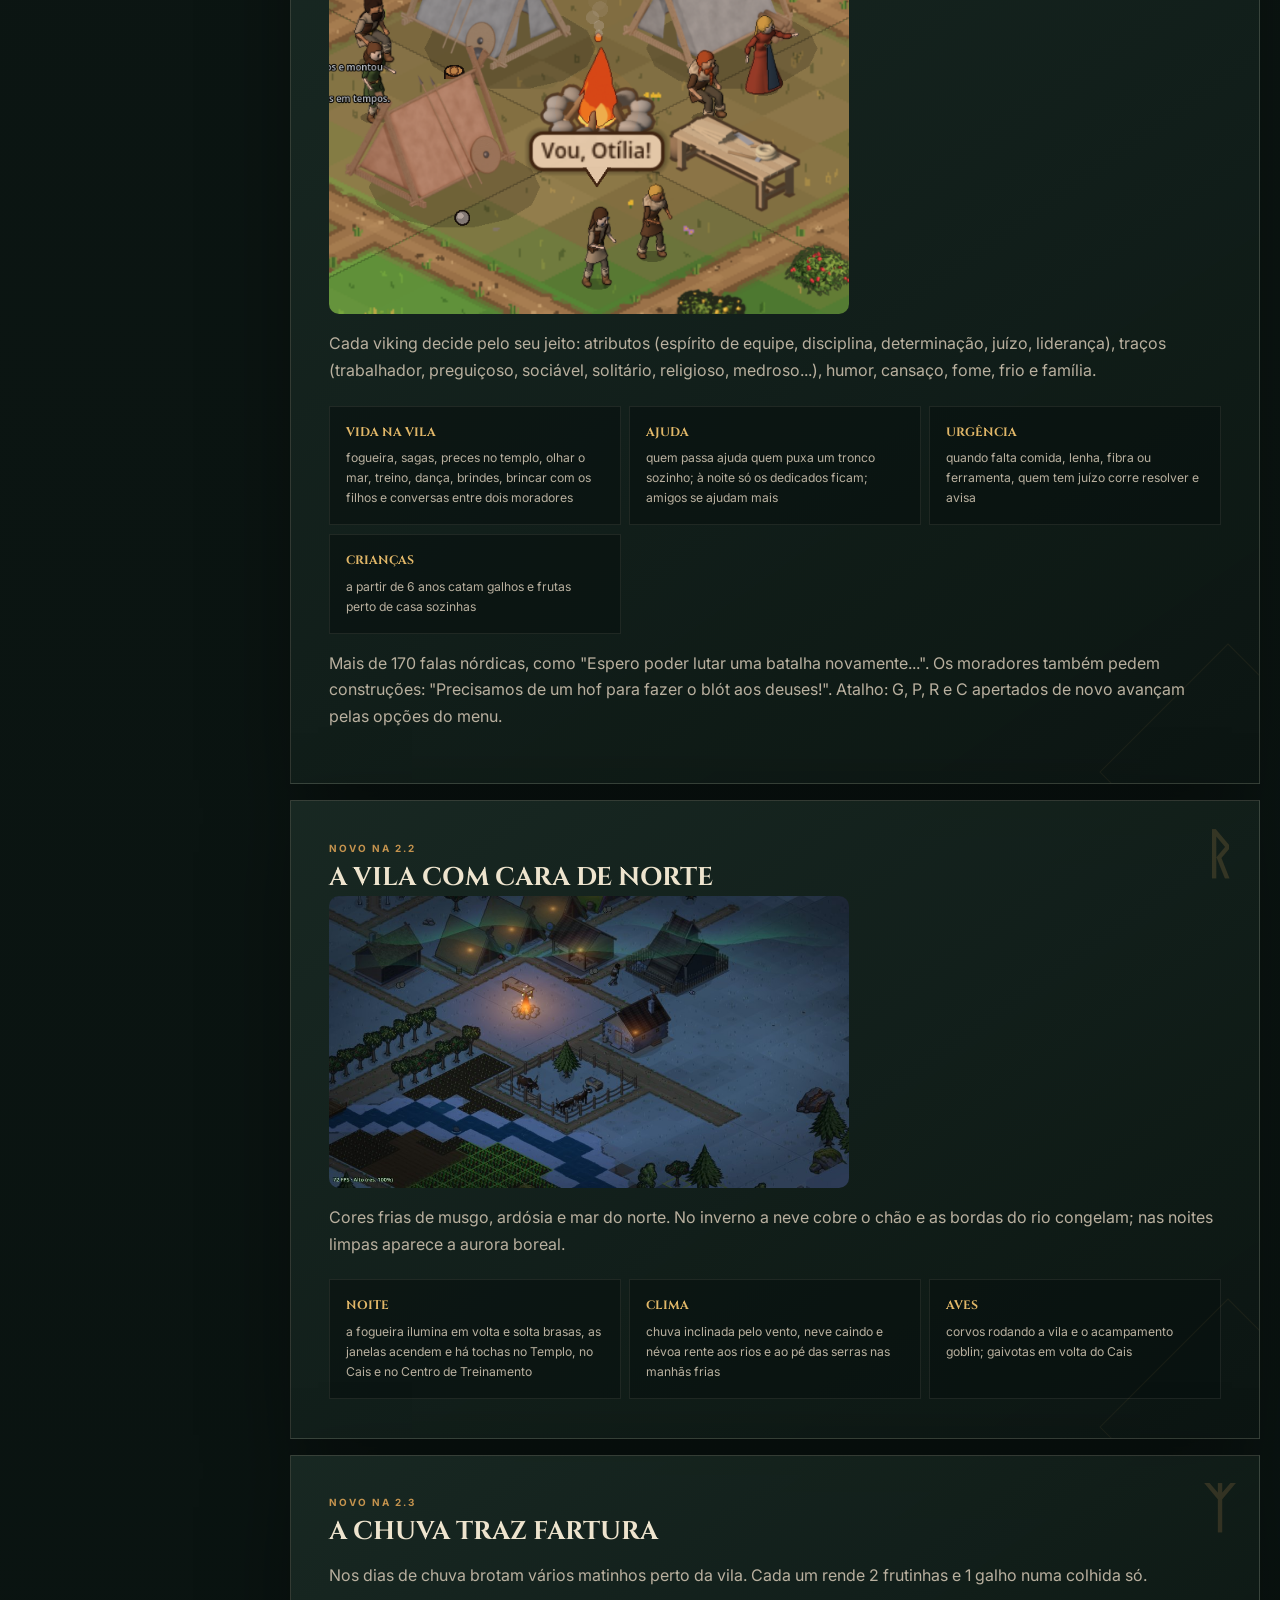
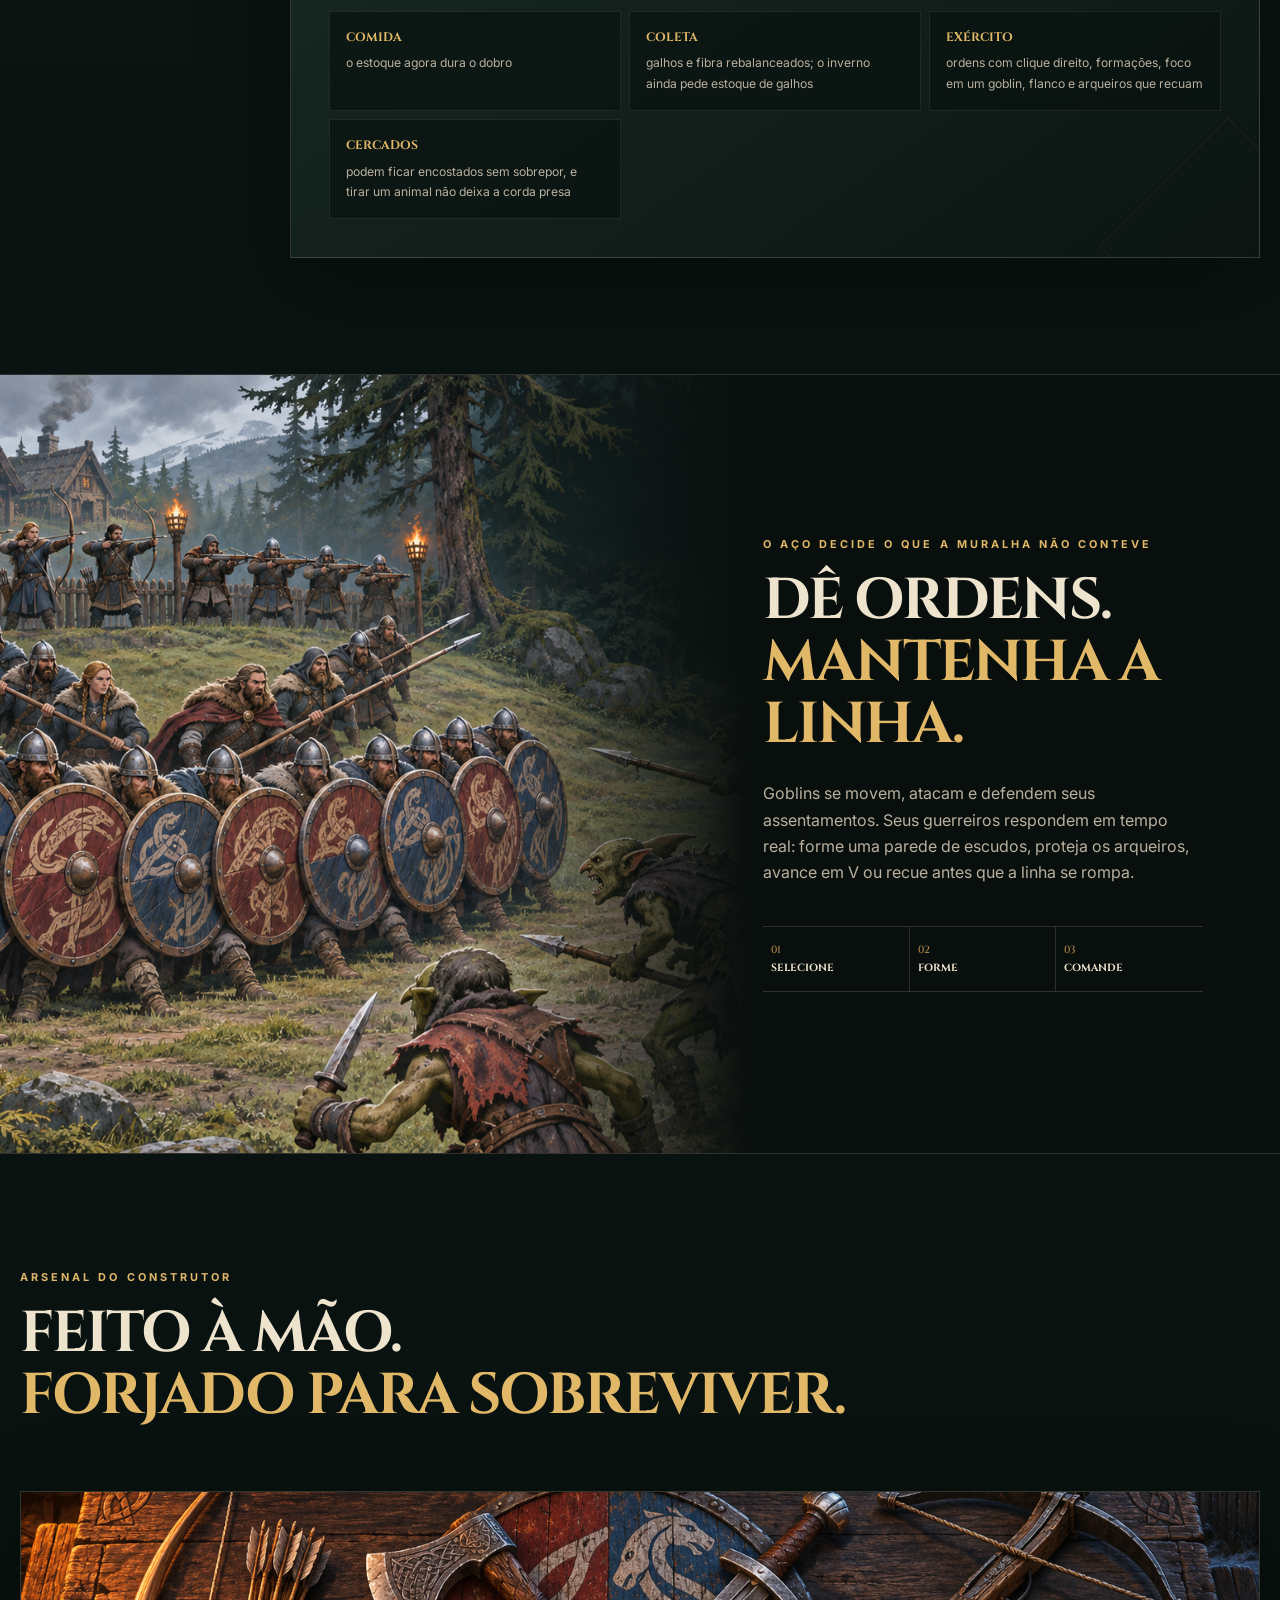
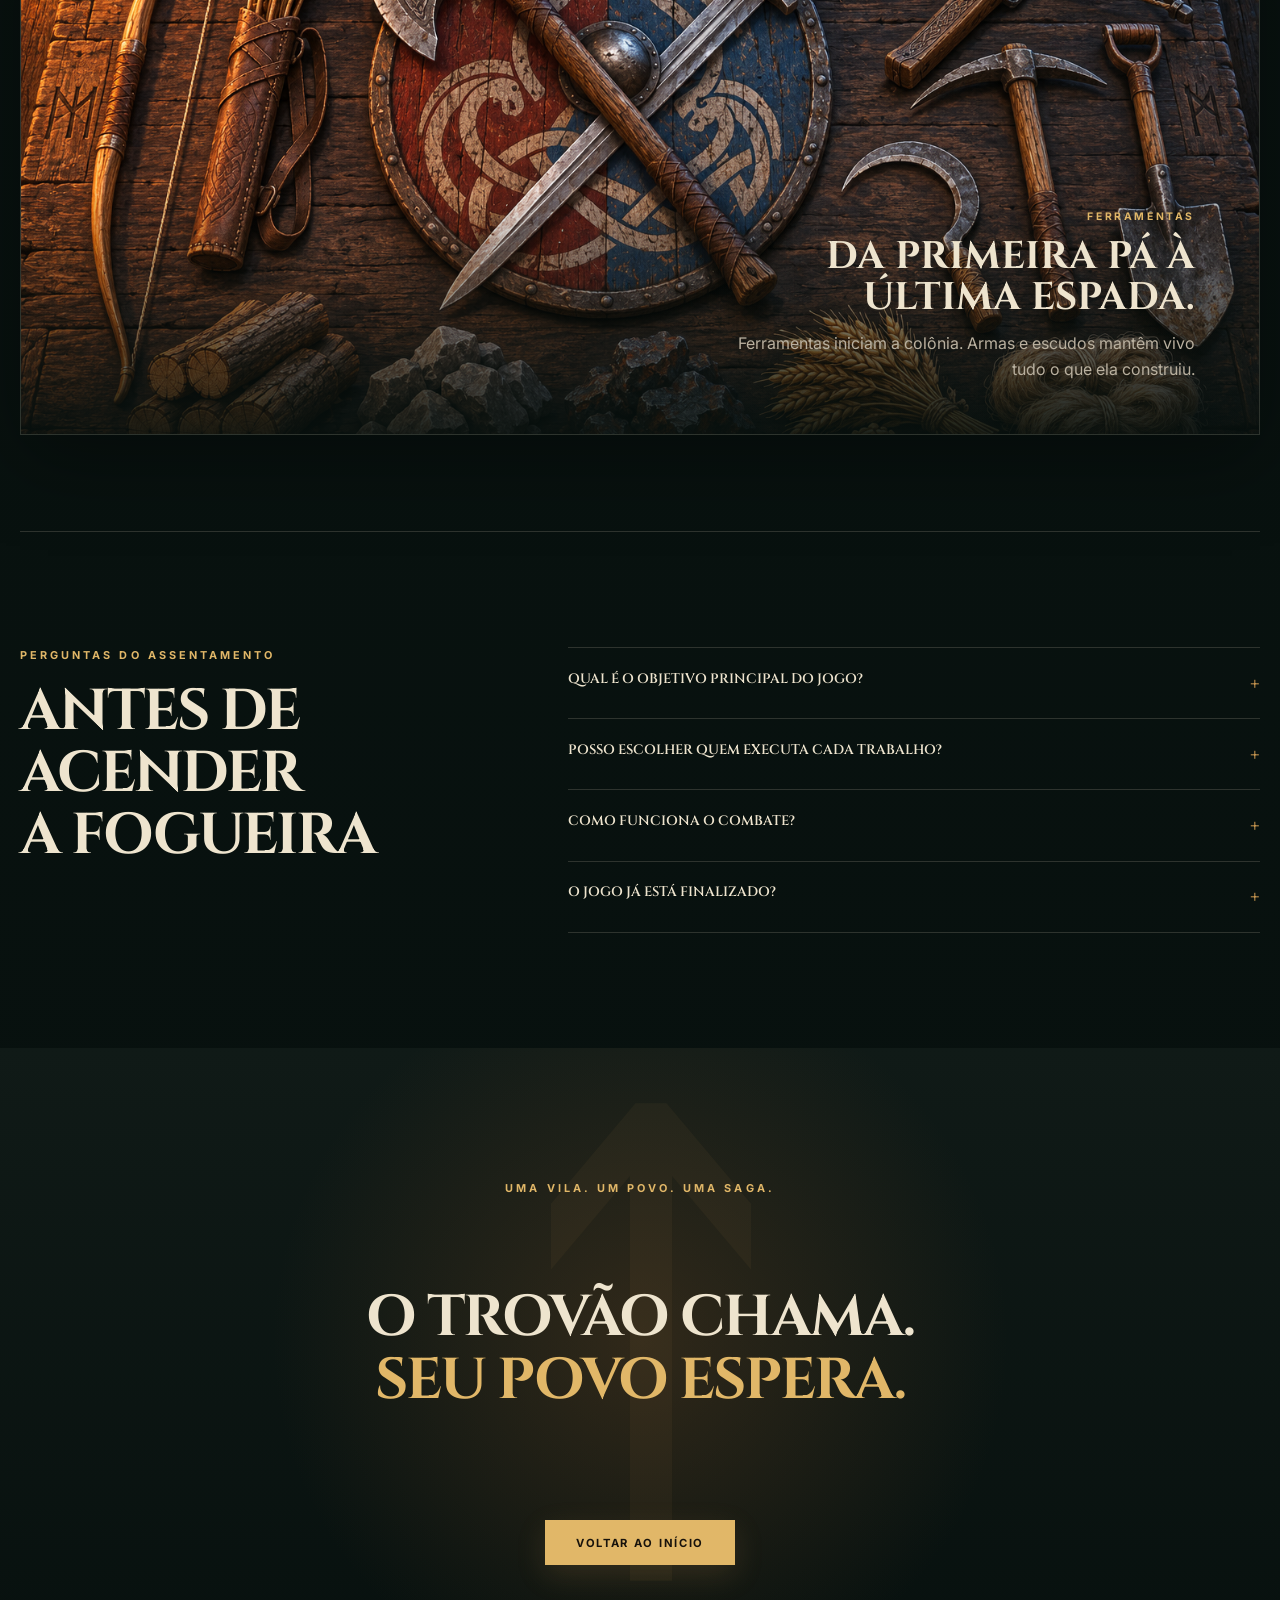
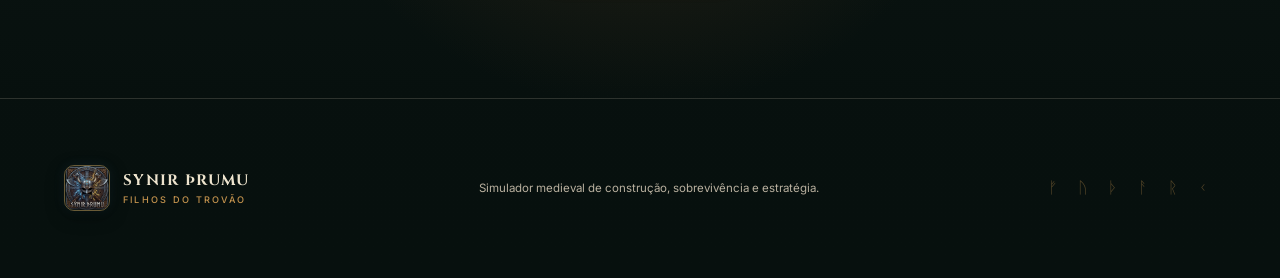
==== commit 4581bfb6: "site: versão 2.3 (a chuva traz fartura) Co-Authored-By: Claude Opus 5.5 <noreply@anthropic.com>" ====
--- a/index.html
+++ b/index.html
@@ -157,6 +157,11 @@
             <p>Cores frias de musgo, ardósia e mar do norte. No inverno a neve cobre o chão e as bordas do rio congelam; nas noites limpas aparece a aurora boreal.</p>
             <div class="tactic-grid"><span><b>Noite</b> a fogueira ilumina em volta e solta brasas, as janelas acendem e há tochas no Templo, no Cais e no Centro de Treinamento</span><span><b>Clima</b> chuva inclinada pelo vento, neve caindo e névoa rente aos rios e ao pé das serras nas manhãs frias</span><span><b>Aves</b> corvos rodando a vila e o acampamento goblin; gaivotas em volta do Cais</span></div>
           </article>
+          <article class="wiki-card wiki-card-wide reveal" data-category="colonia natureza" data-keywords="chuva matinho frutinhas galhos comida fibra coleta exército formação flanco cercado corda">
+            <span class="card-rune">ᛉ</span><p class="card-kicker">Novo na 2.3</p><h3>A chuva traz fartura</h3>
+            <p>Nos dias de chuva brotam vários matinhos perto da vila. Cada um rende 2 frutinhas e 1 galho numa colhida só.</p>
+            <div class="tactic-grid"><span><b>Comida</b> o estoque agora dura o dobro</span><span><b>Coleta</b> galhos e fibra rebalanceados; o inverno ainda pede estoque de galhos</span><span><b>Exército</b> ordens com clique direito, formações, foco em um goblin, flanco e arqueiros que recuam</span><span><b>Cercados</b> podem ficar encostados sem sobrepor, e tirar um animal não deixa a corda presa</span></div>
+          </article>
           <p class="wiki-empty" hidden>Nenhum capítulo corresponde à sua busca.</p>
         </div>
       </div>
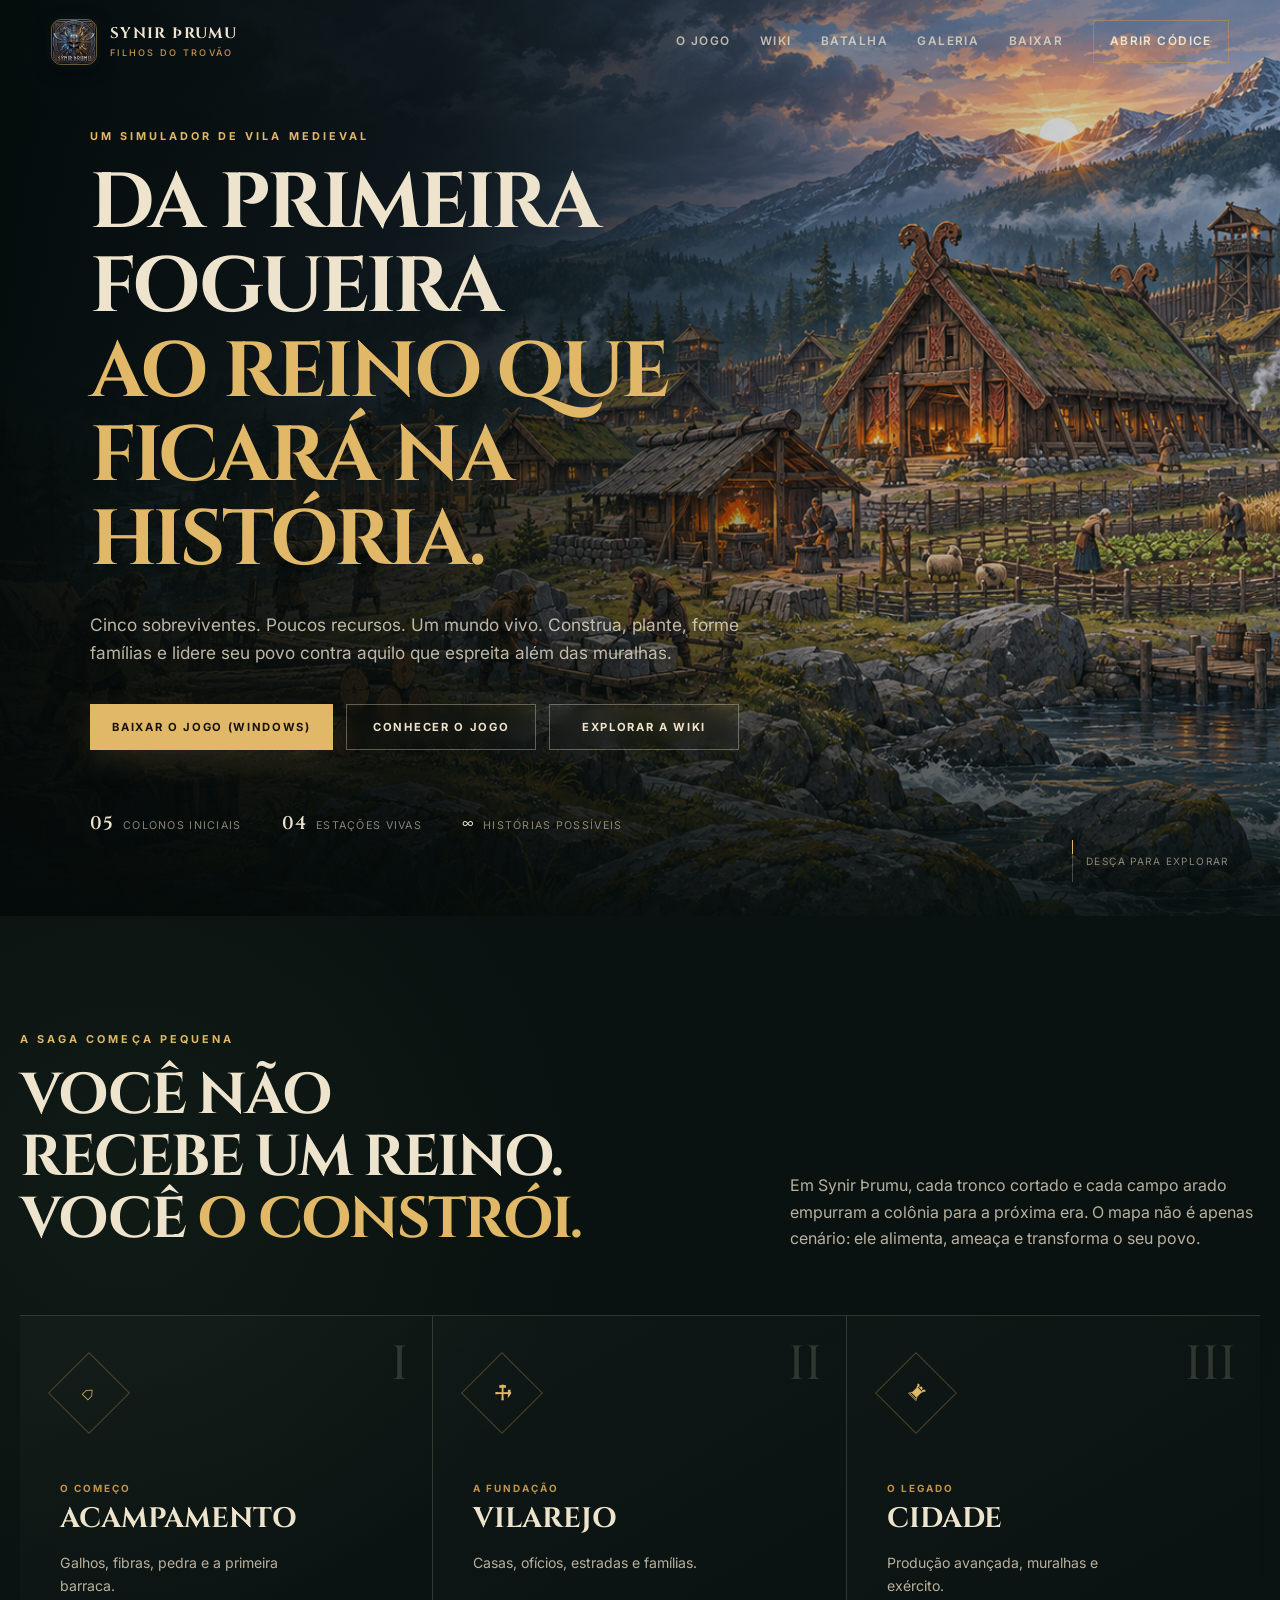
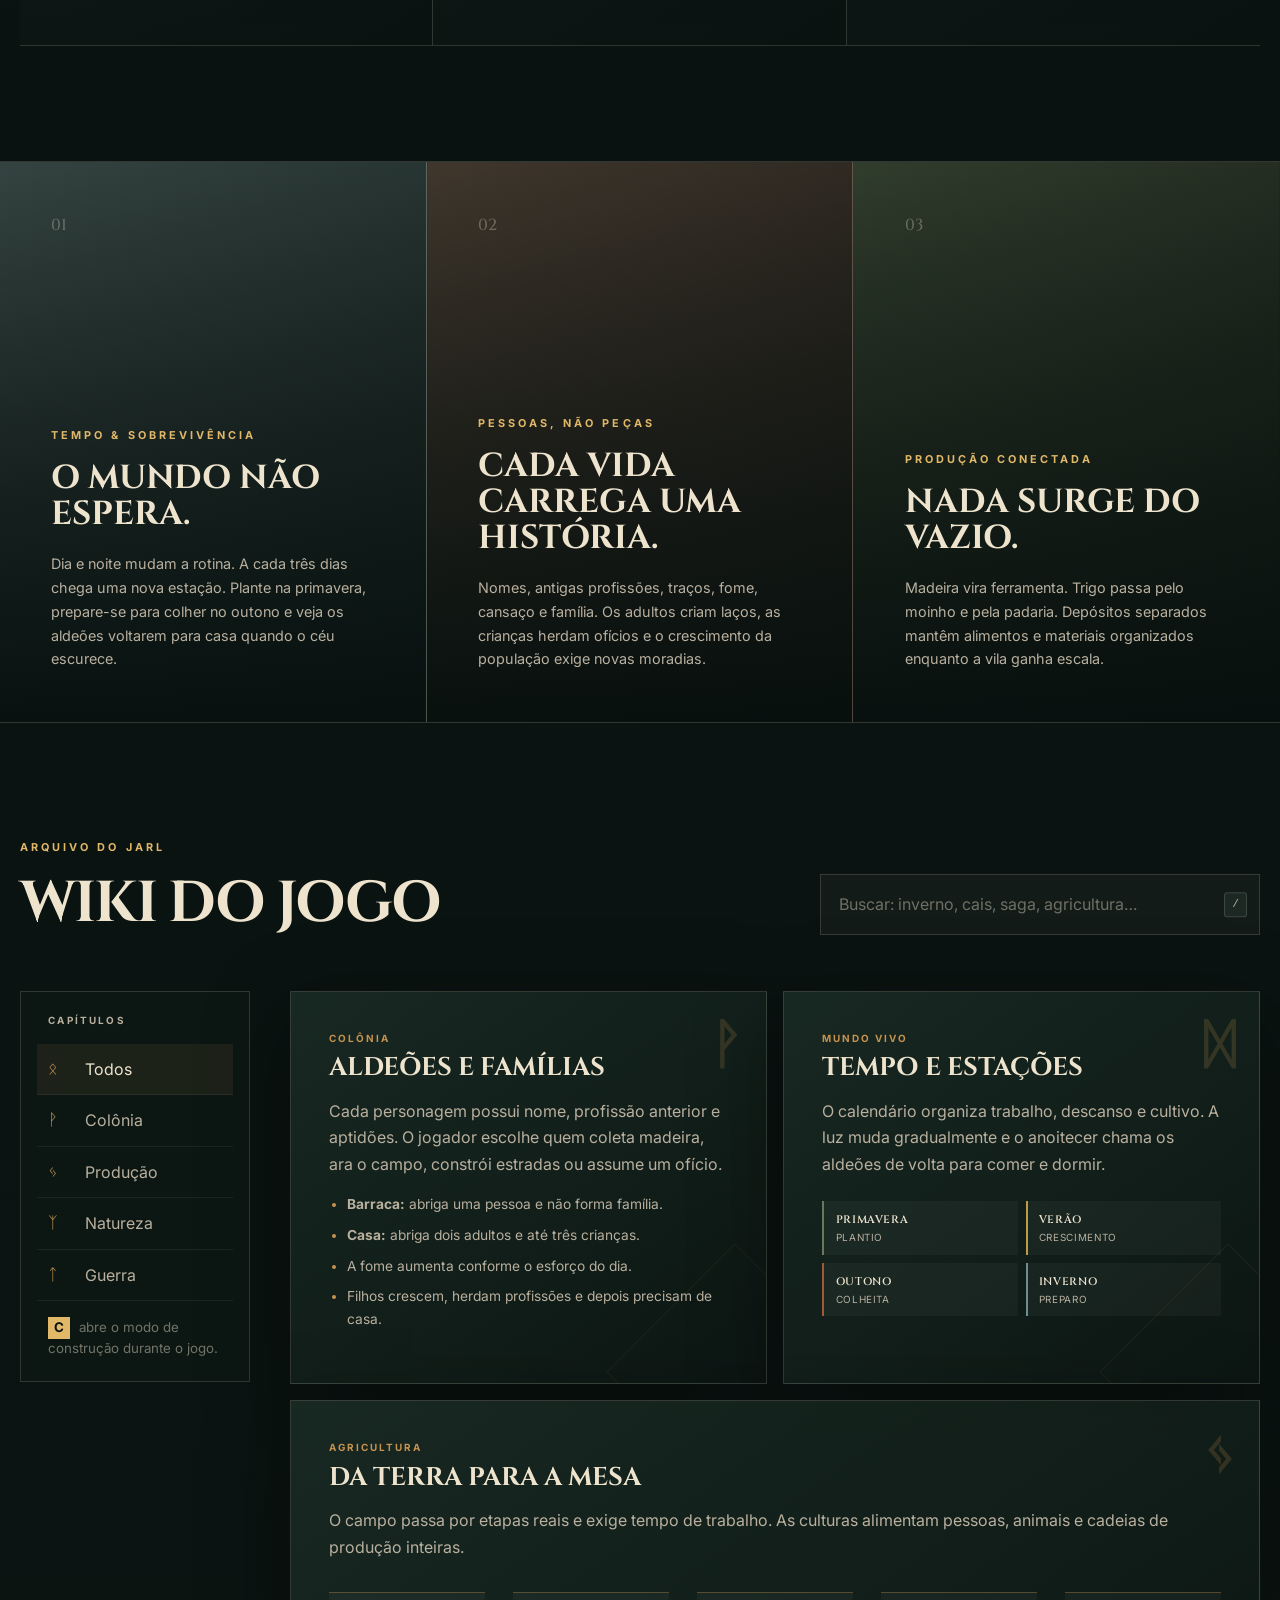
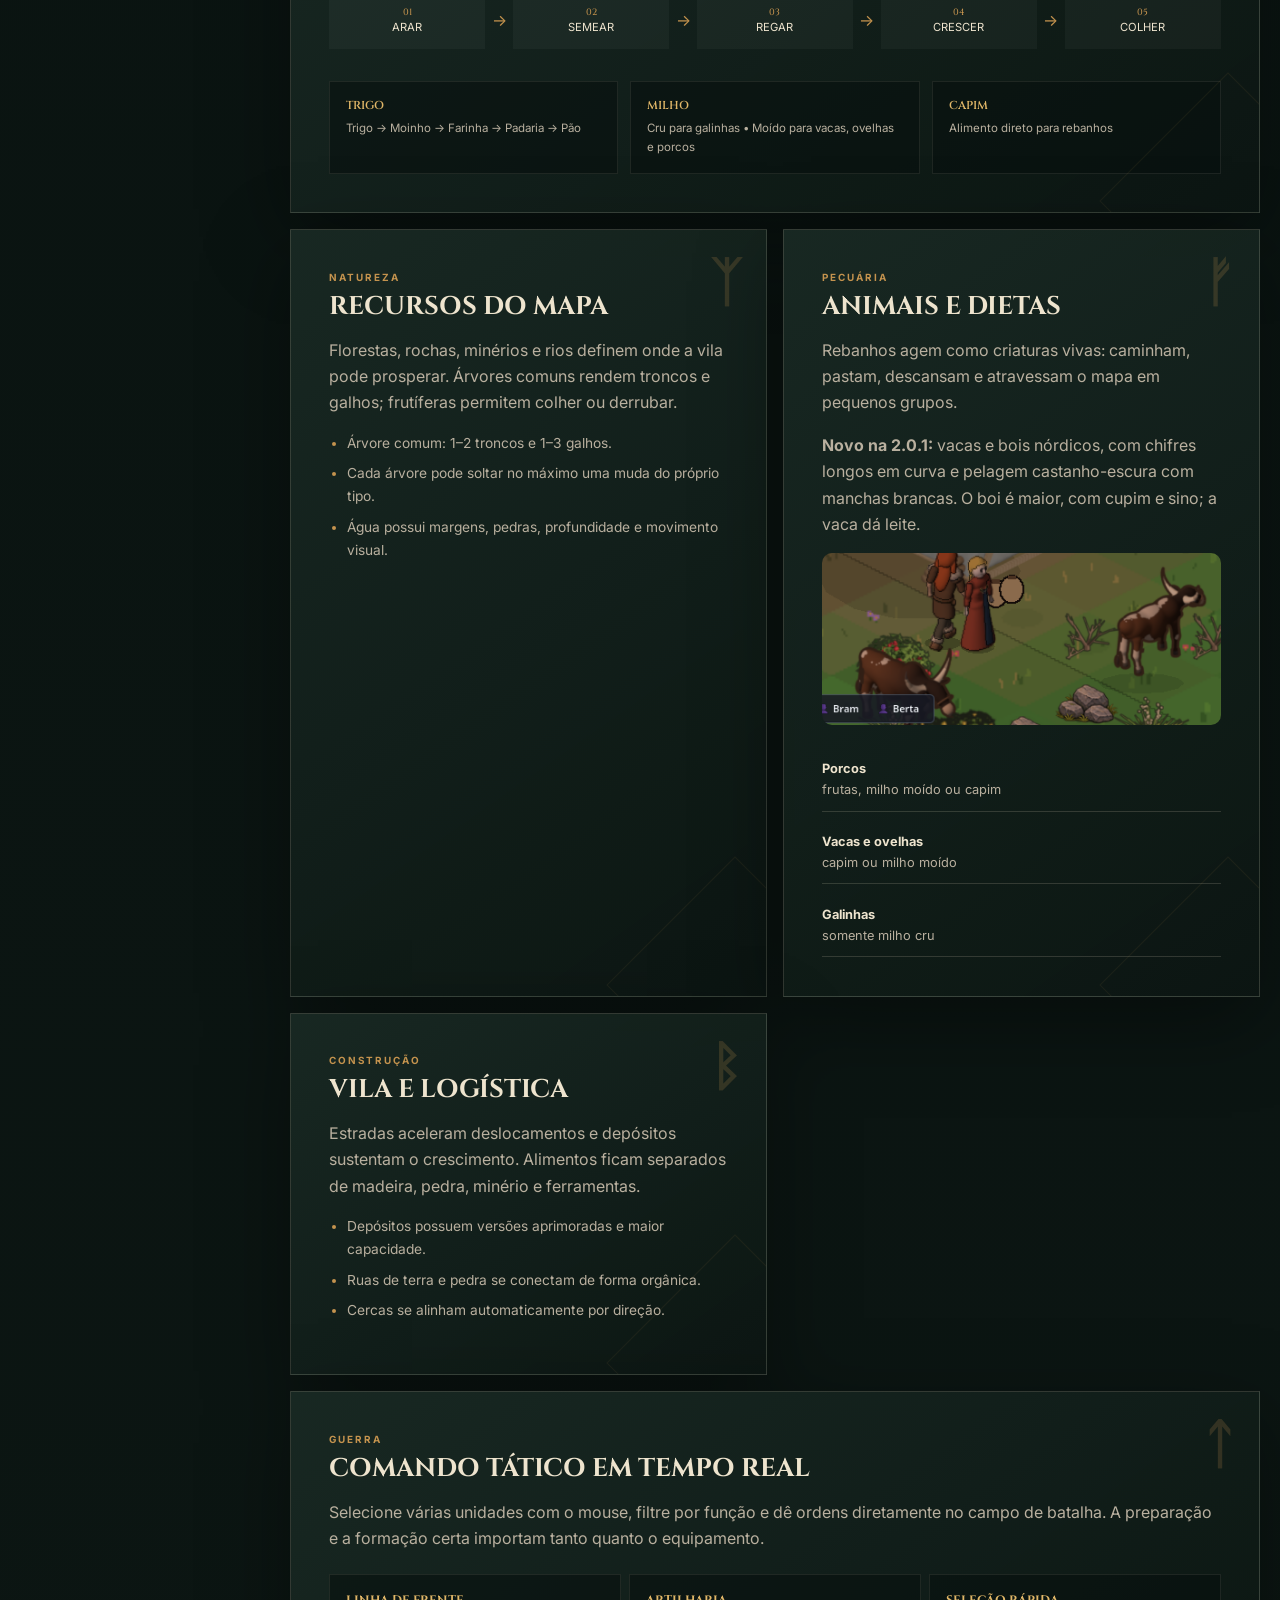
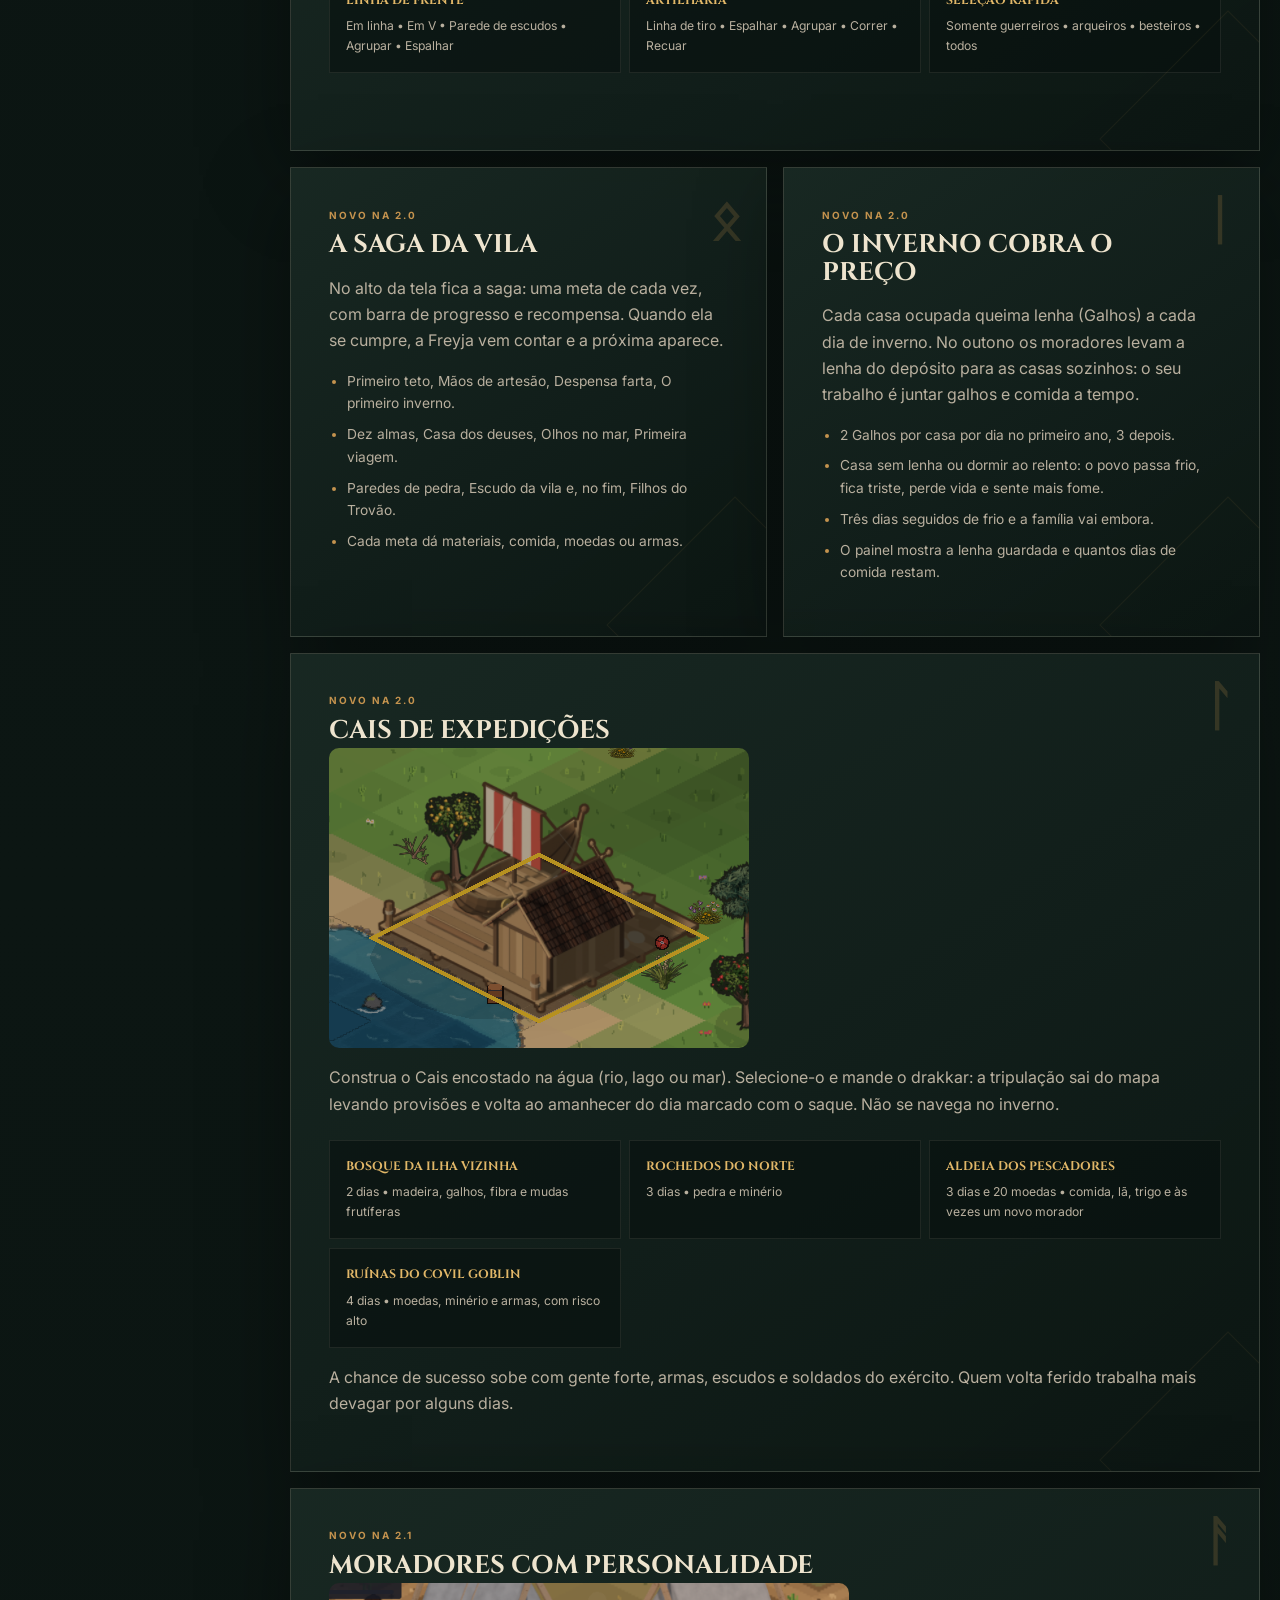
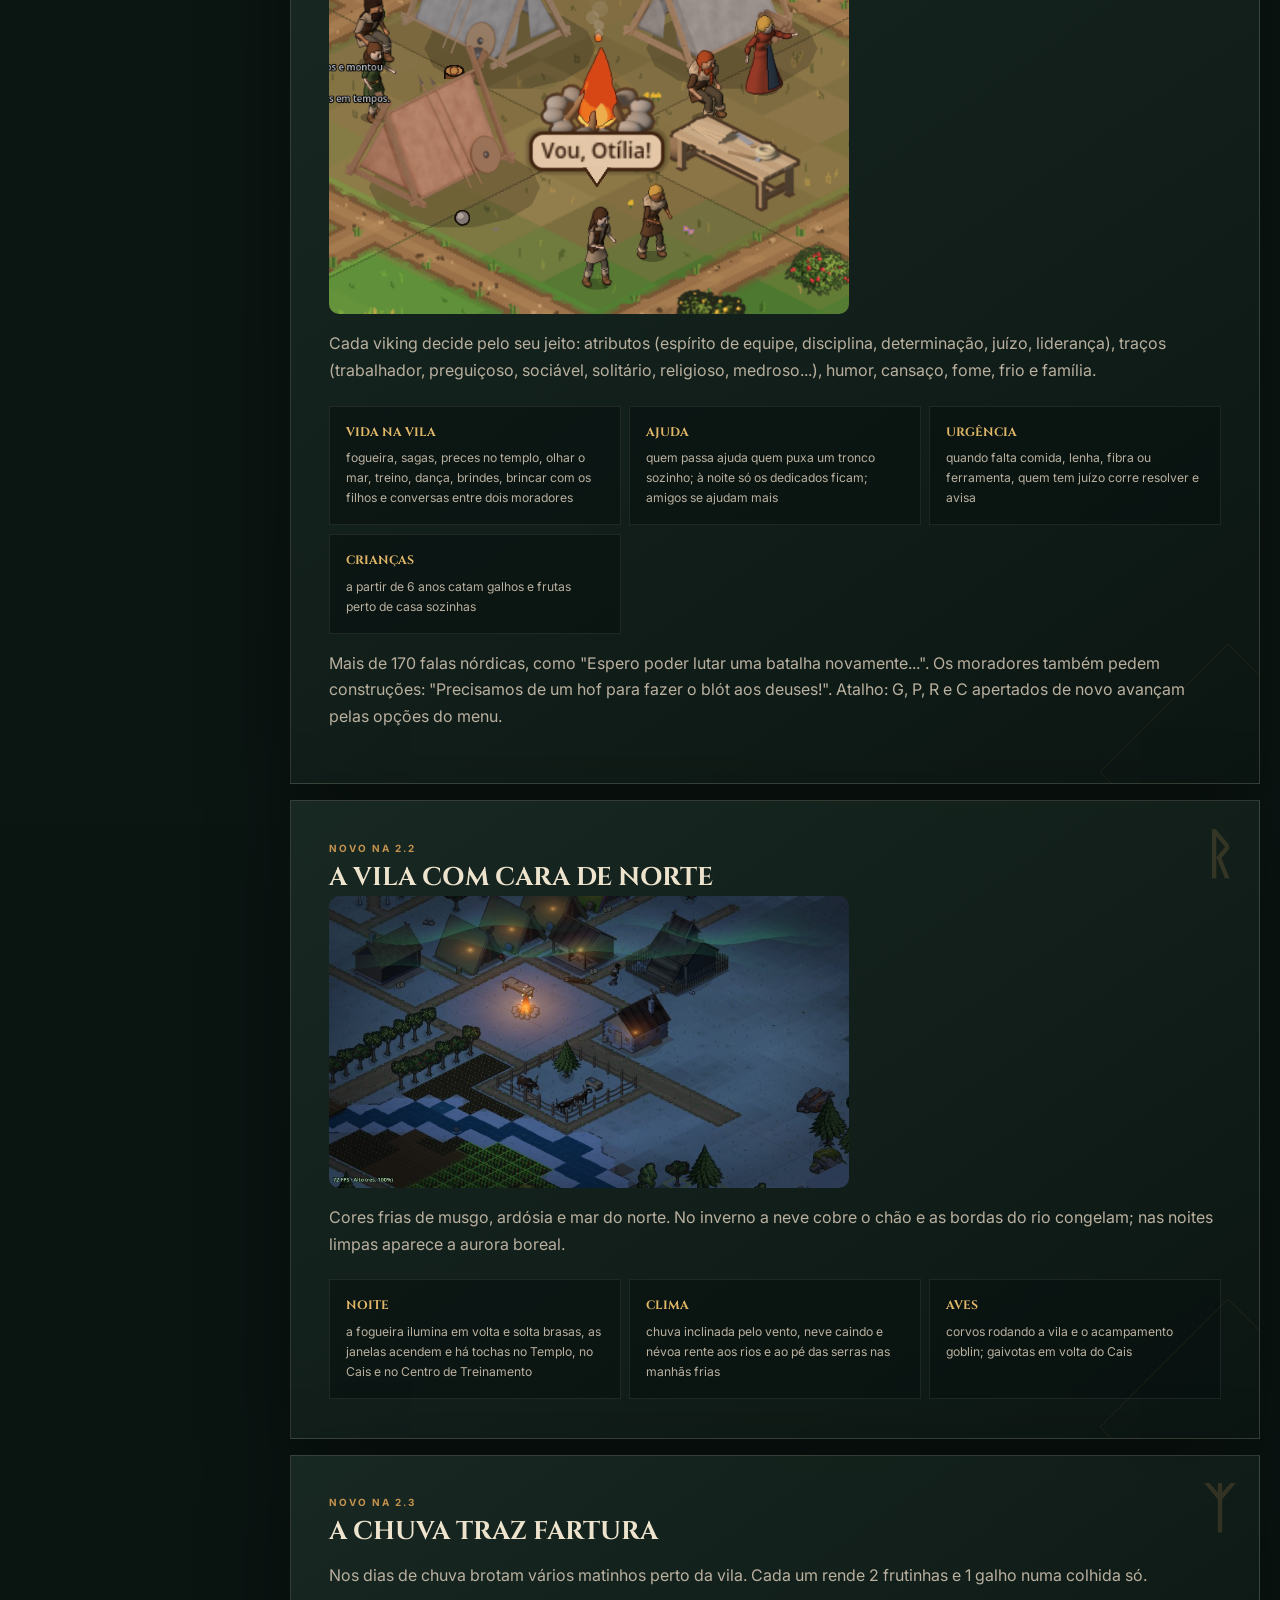
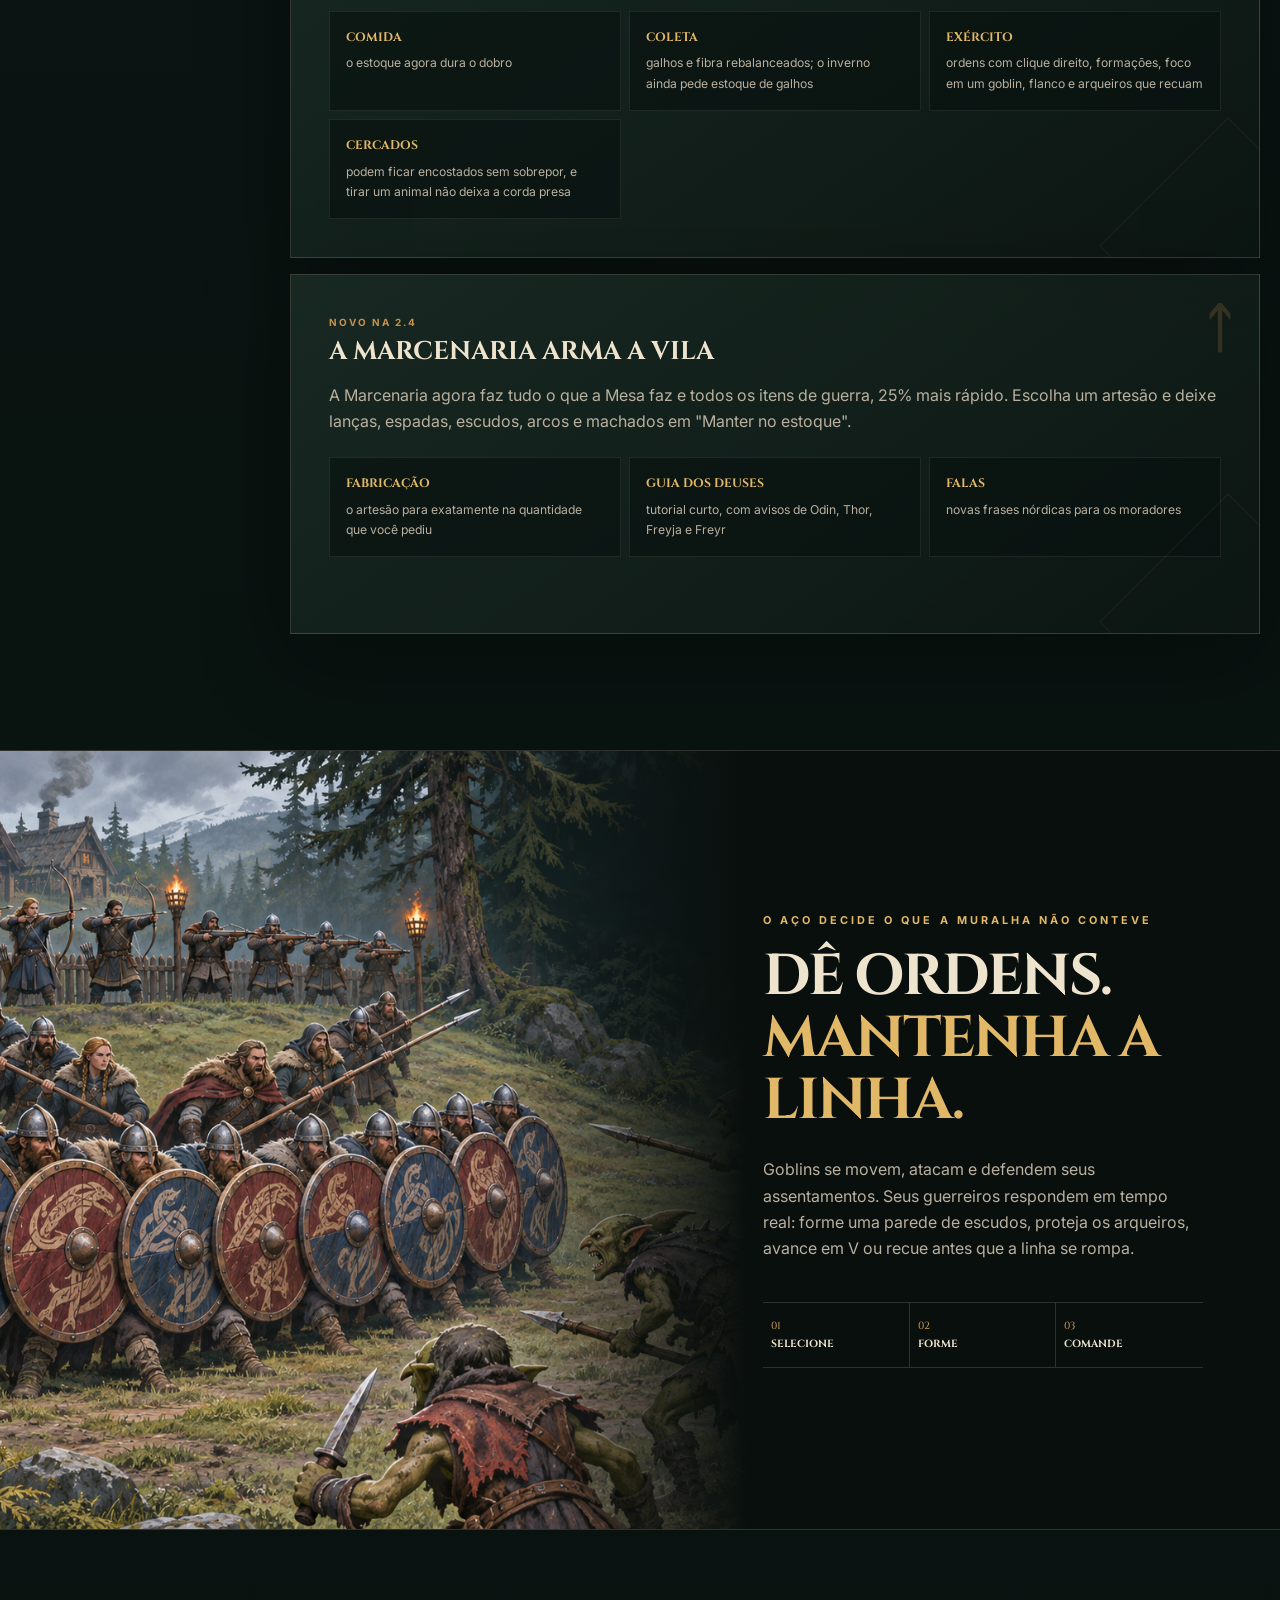
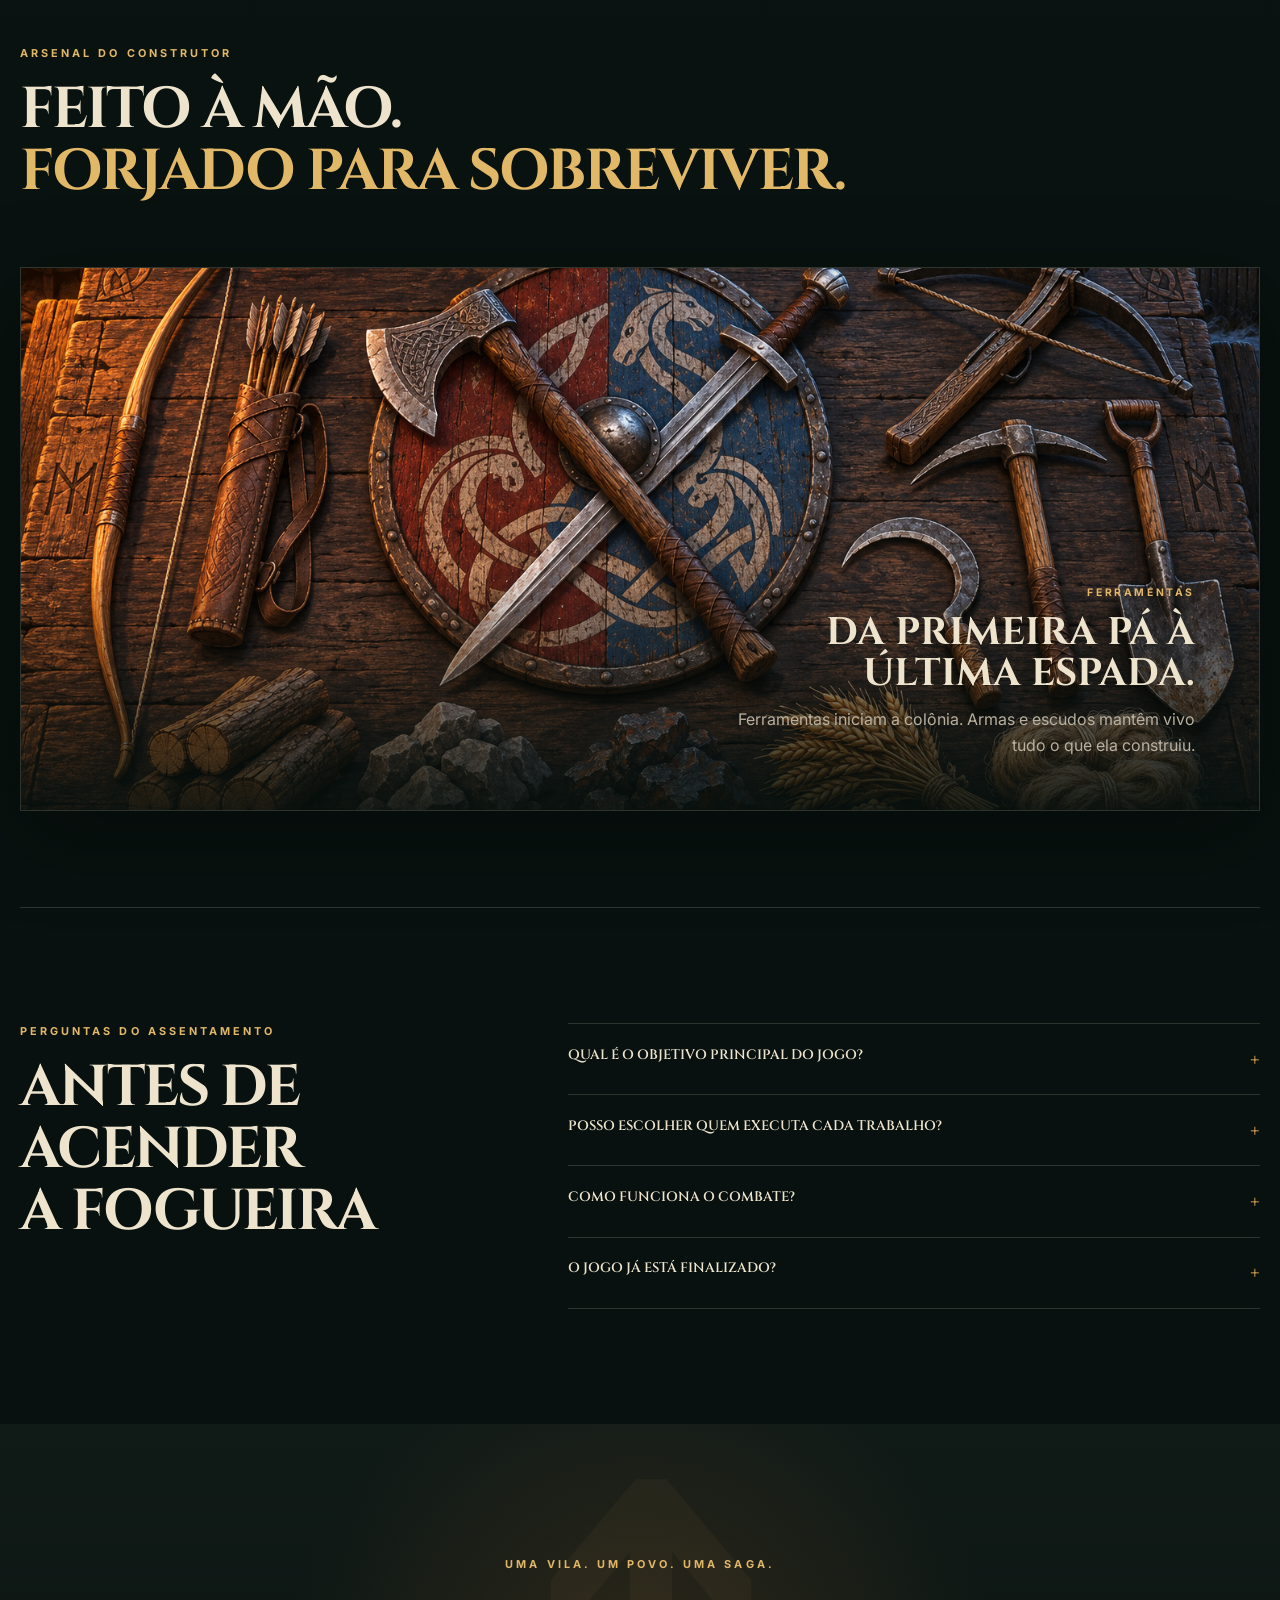
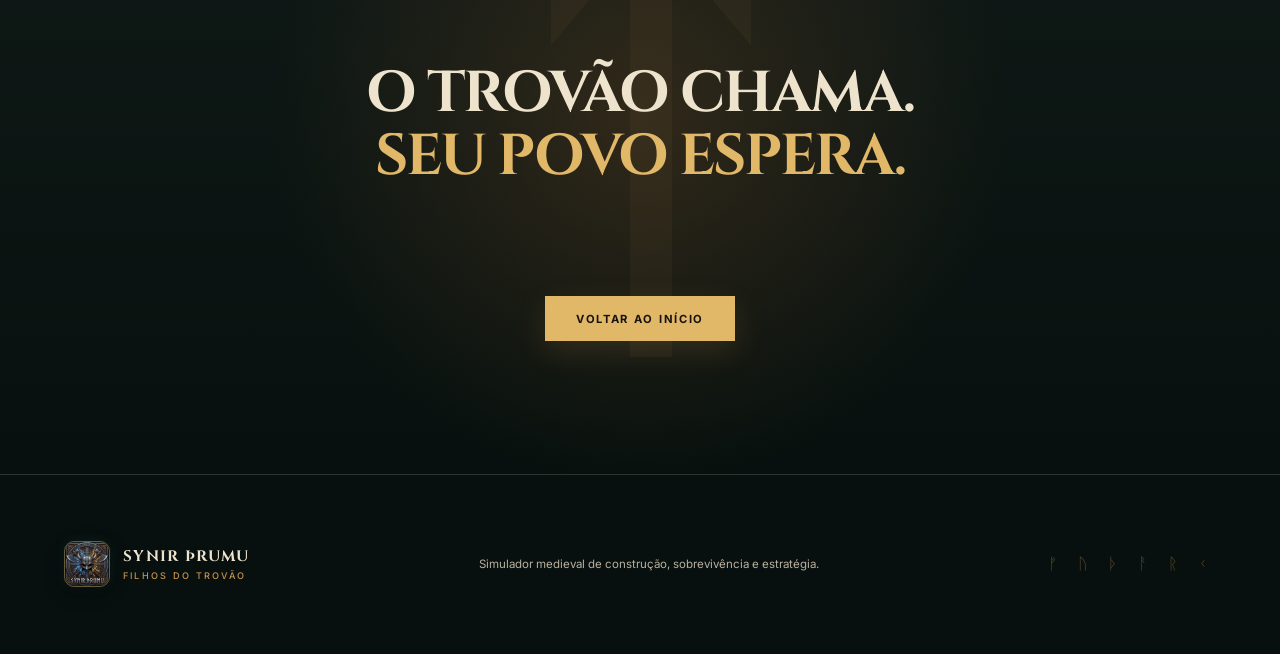
==== commit b0e11d19: "site: versão 2.4 (a Marcenaria arma a vila) Co-Authored-By: Claude Opus 5.5 <noreply@anthropic.com>" ====
--- a/index.html
+++ b/index.html
@@ -162,6 +162,11 @@
             <p>Nos dias de chuva brotam vários matinhos perto da vila. Cada um rende 2 frutinhas e 1 galho numa colhida só.</p>
             <div class="tactic-grid"><span><b>Comida</b> o estoque agora dura o dobro</span><span><b>Coleta</b> galhos e fibra rebalanceados; o inverno ainda pede estoque de galhos</span><span><b>Exército</b> ordens com clique direito, formações, foco em um goblin, flanco e arqueiros que recuam</span><span><b>Cercados</b> podem ficar encostados sem sobrepor, e tirar um animal não deixa a corda presa</span></div>
           </article>
+          <article class="wiki-card wiki-card-wide reveal" data-category="colonia" data-keywords="marcenaria artesão fabricação automática armas guerra lança espada escudo arco machado guia deuses odin thor freyja freyr">
+            <span class="card-rune">ᛏ</span><p class="card-kicker">Novo na 2.4</p><h3>A Marcenaria arma a vila</h3>
+            <p>A Marcenaria agora faz tudo o que a Mesa faz e todos os itens de guerra, 25% mais rápido. Escolha um artesão e deixe lanças, espadas, escudos, arcos e machados em "Manter no estoque".</p>
+            <div class="tactic-grid"><span><b>Fabricação</b> o artesão para exatamente na quantidade que você pediu</span><span><b>Guia dos deuses</b> tutorial curto, com avisos de Odin, Thor, Freyja e Freyr</span><span><b>Falas</b> novas frases nórdicas para os moradores</span></div>
+          </article>
           <p class="wiki-empty" hidden>Nenhum capítulo corresponde à sua busca.</p>
         </div>
       </div>
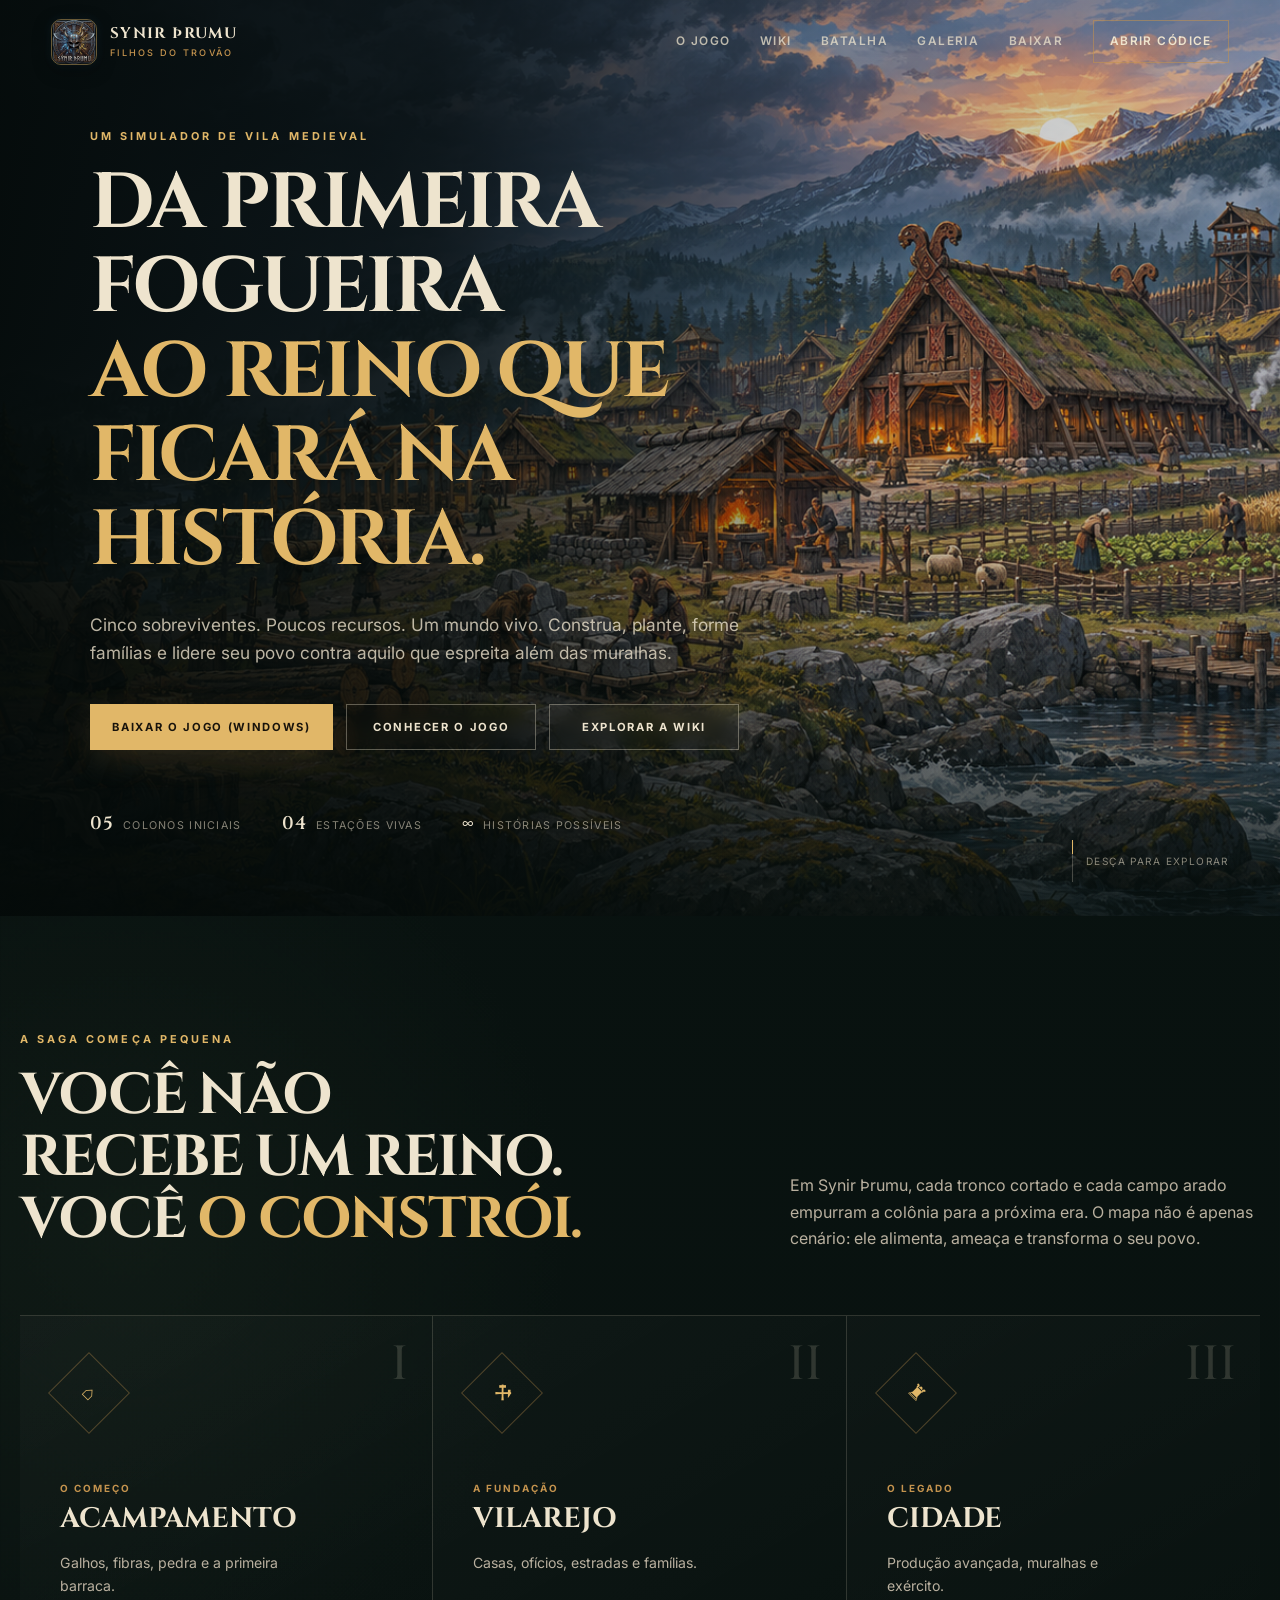
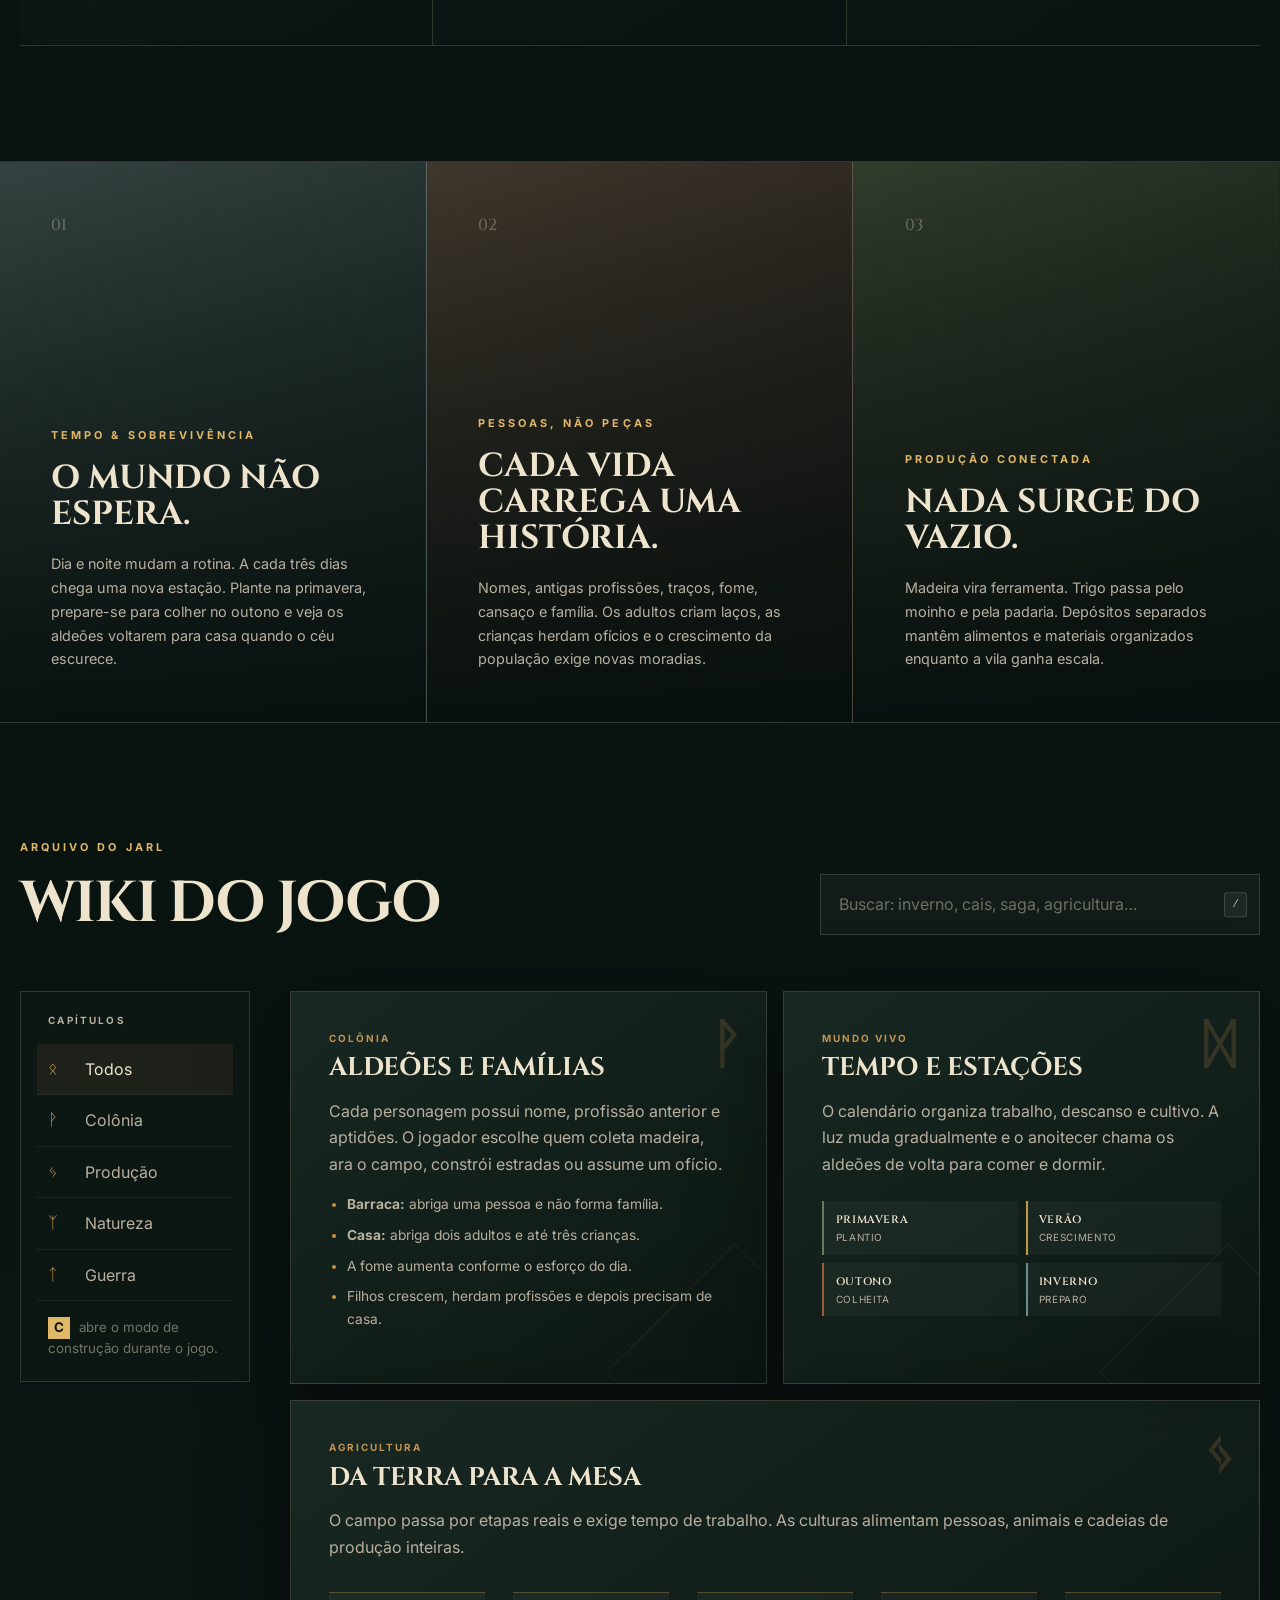
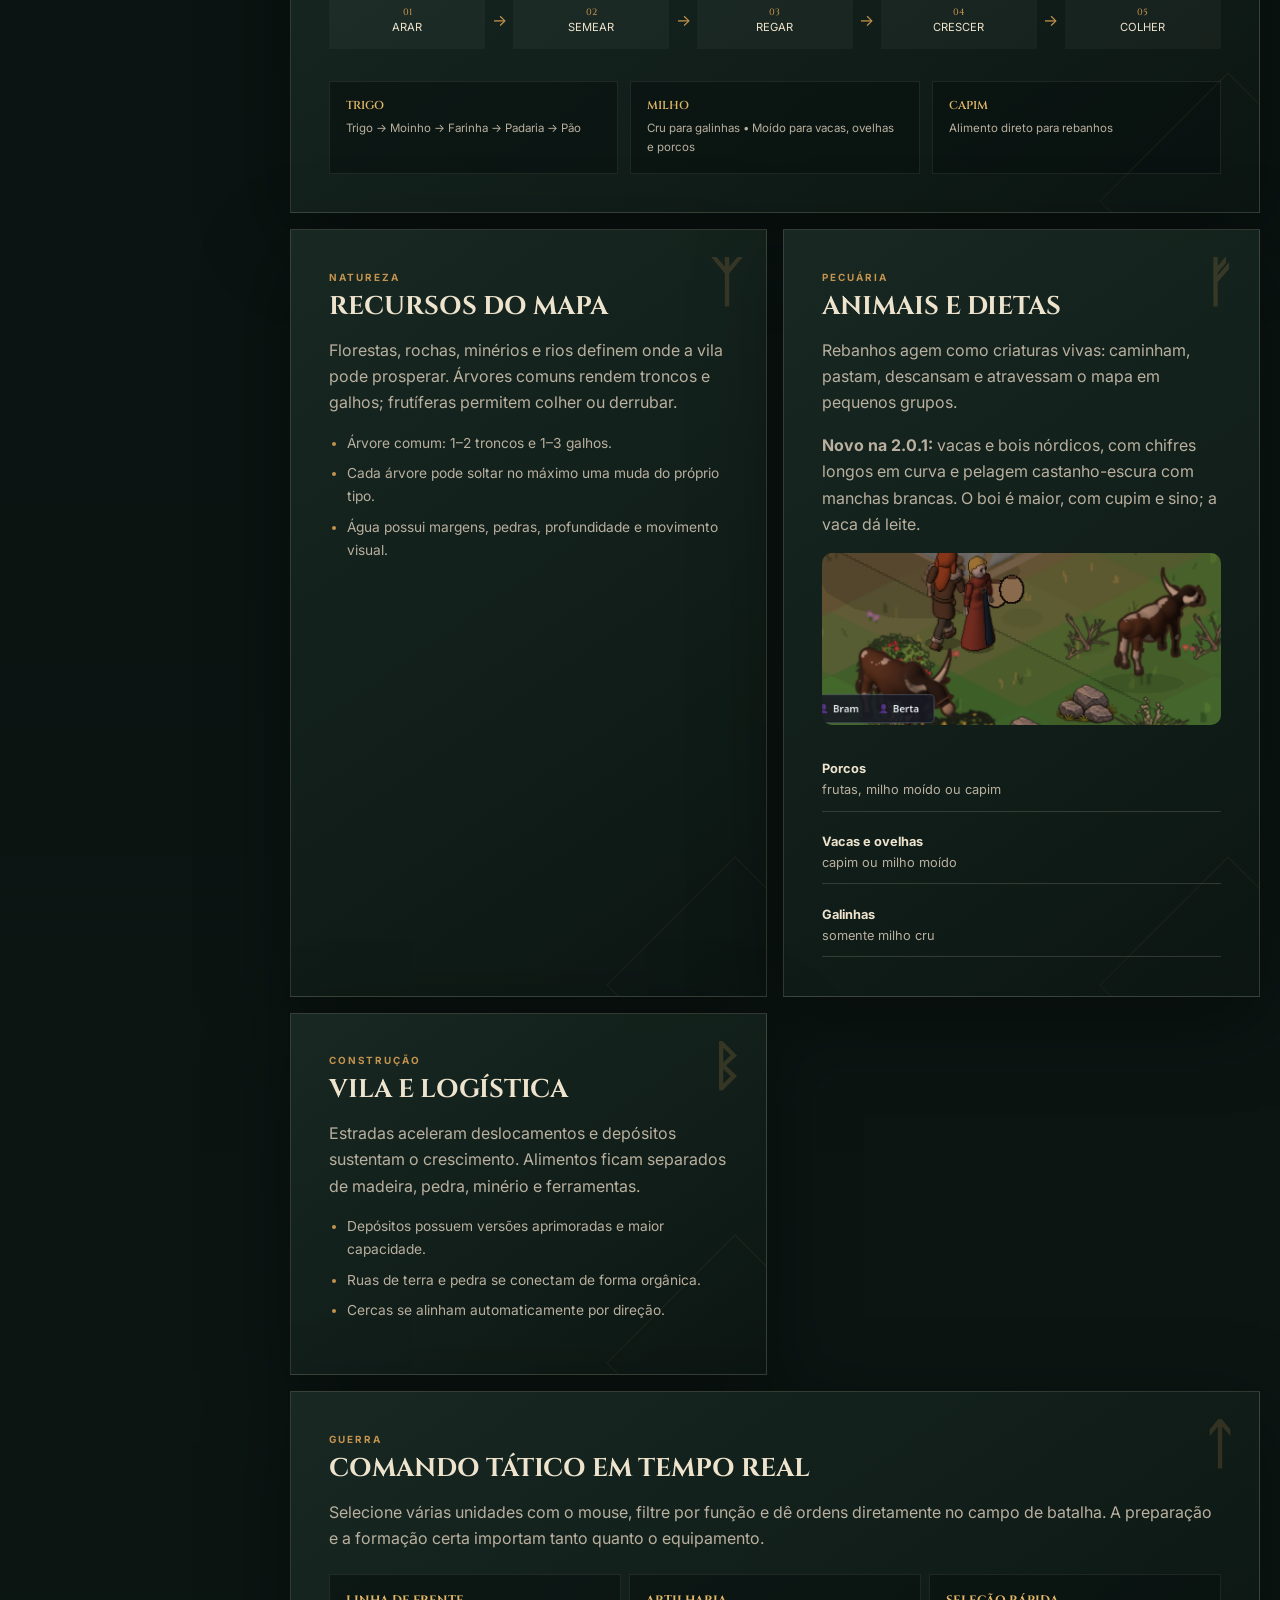
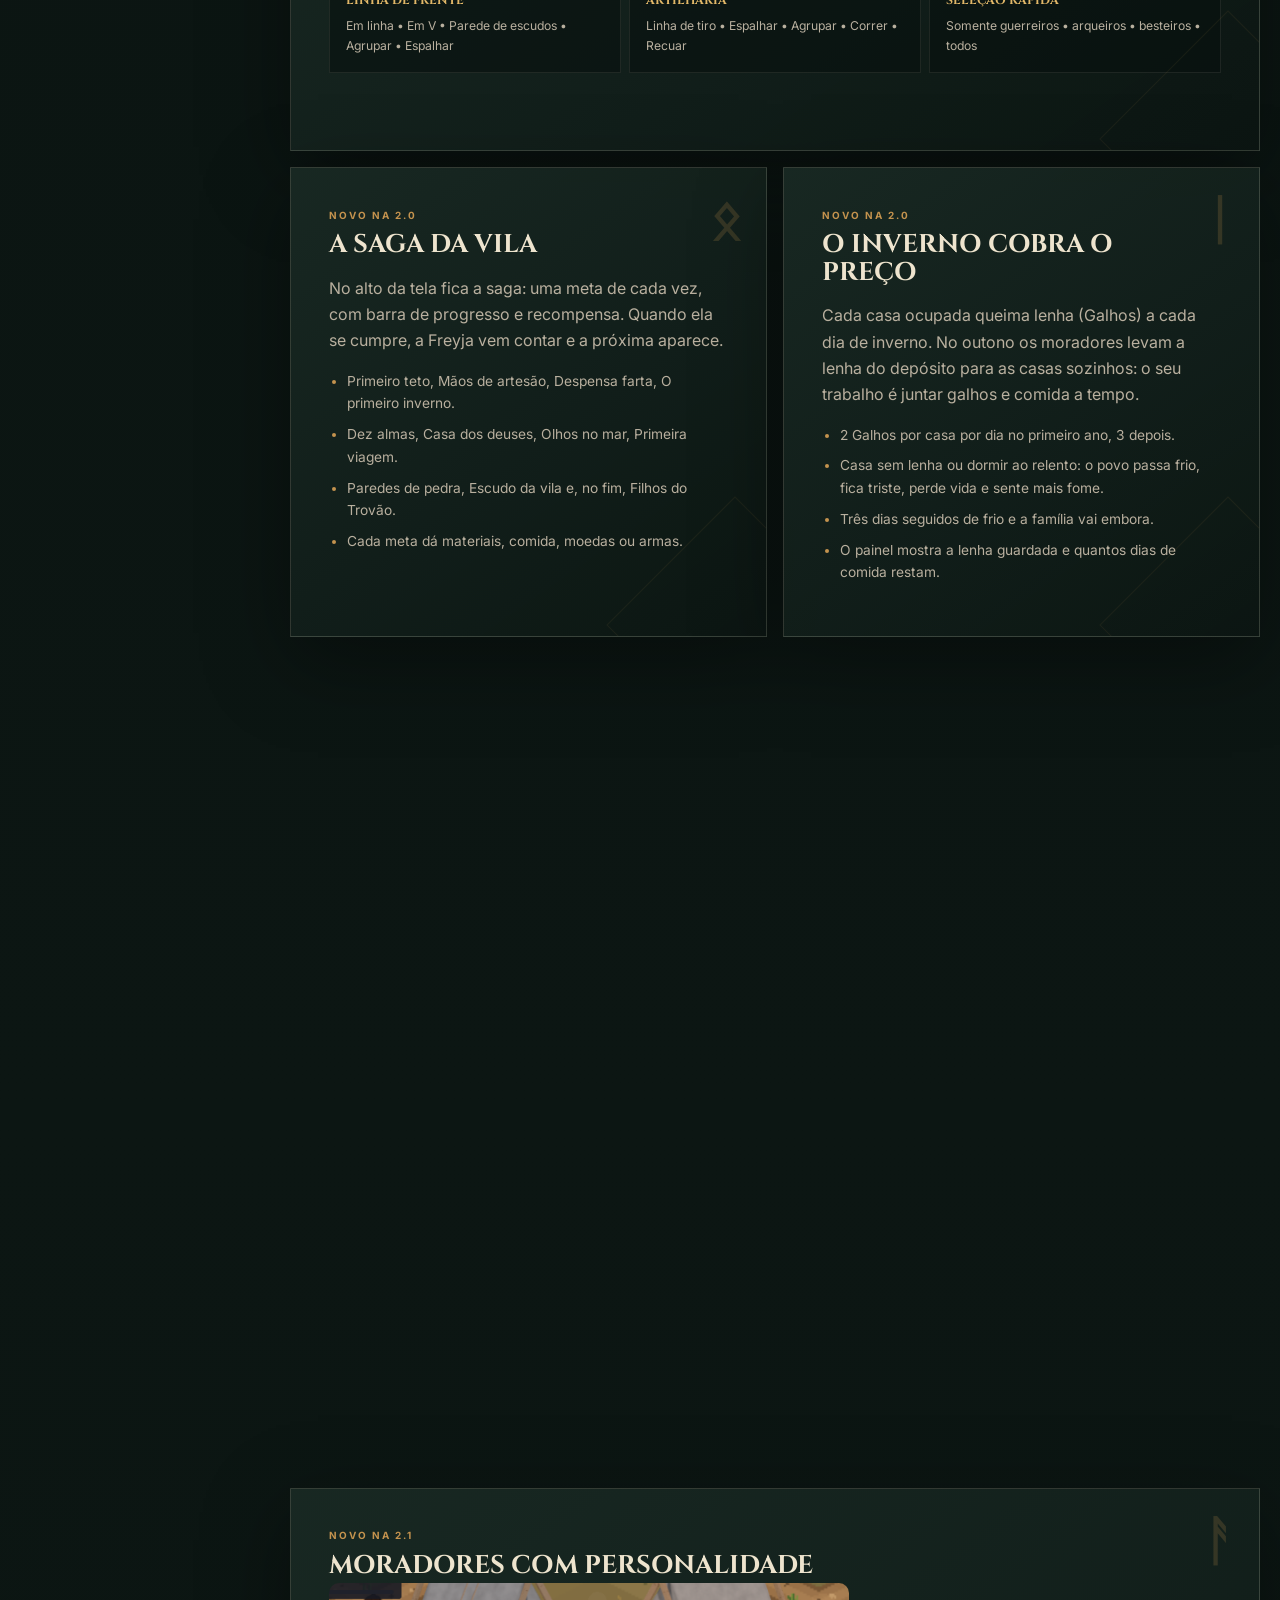
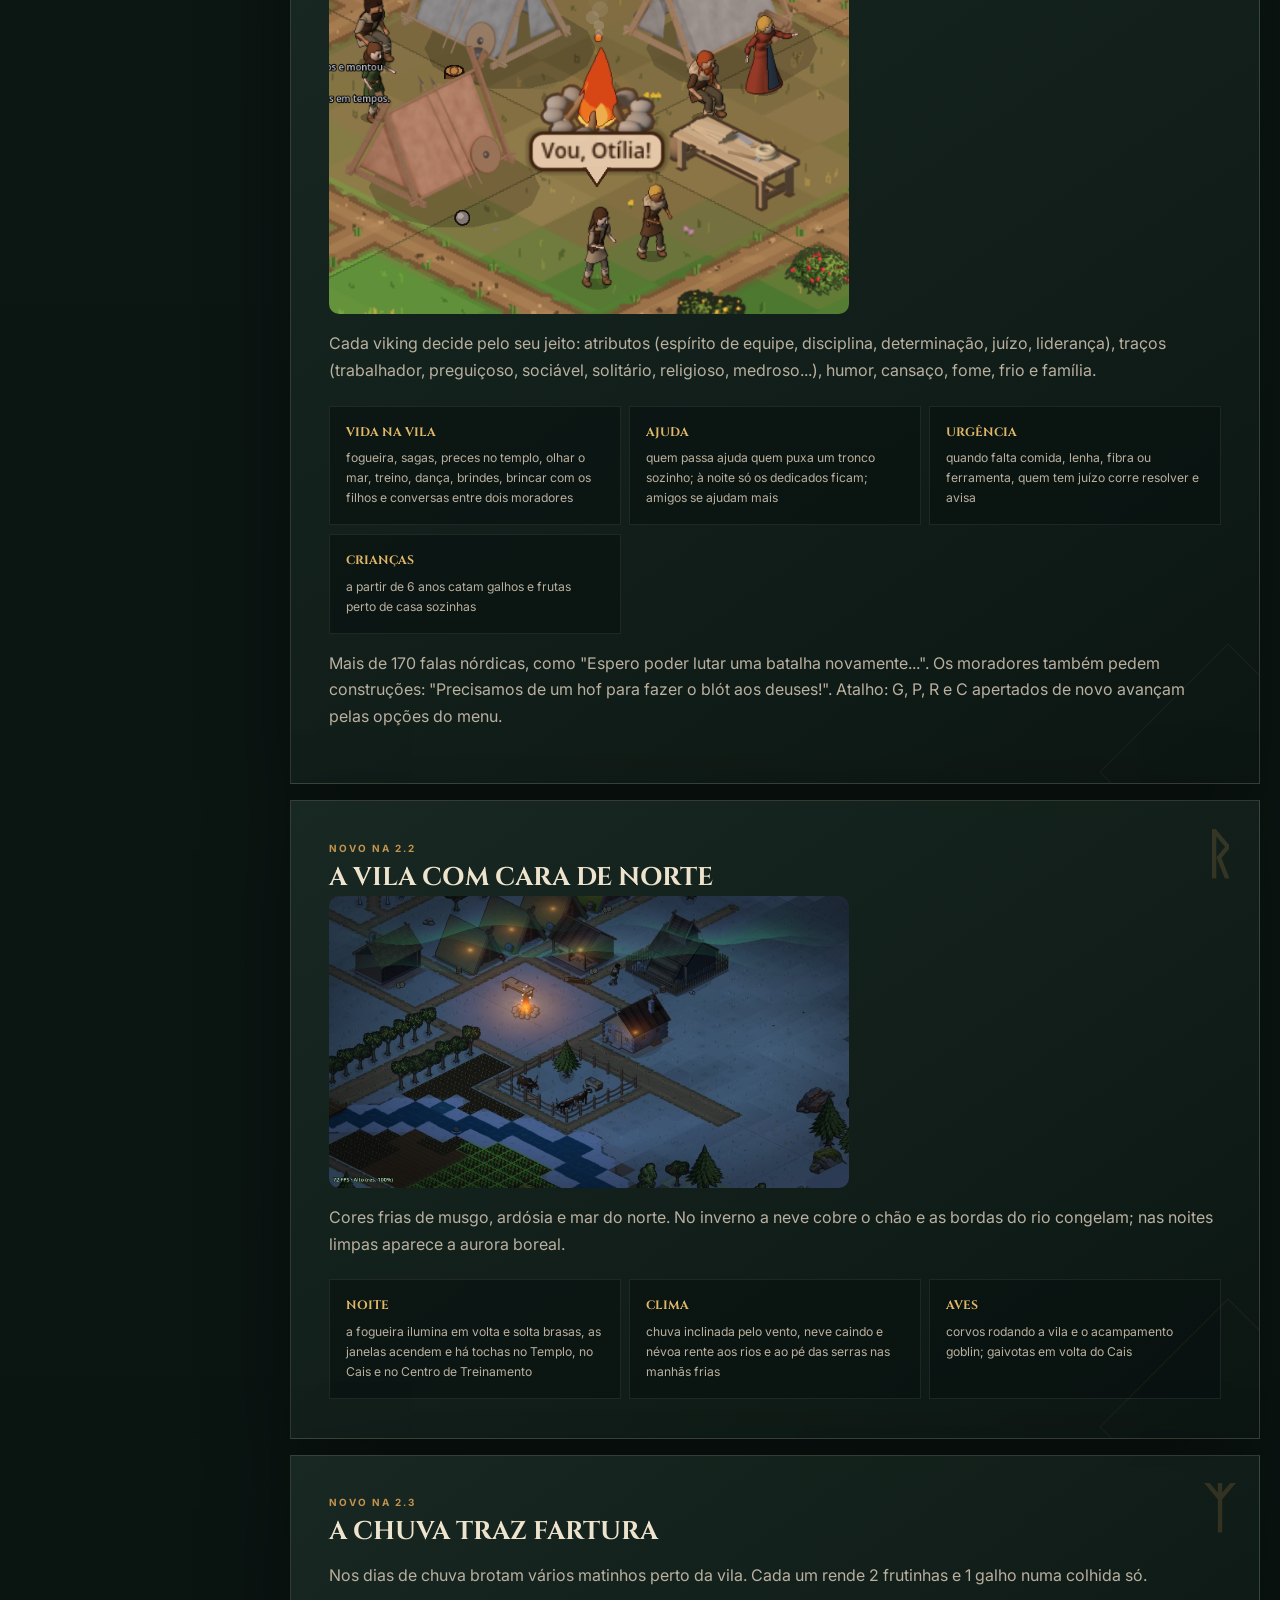
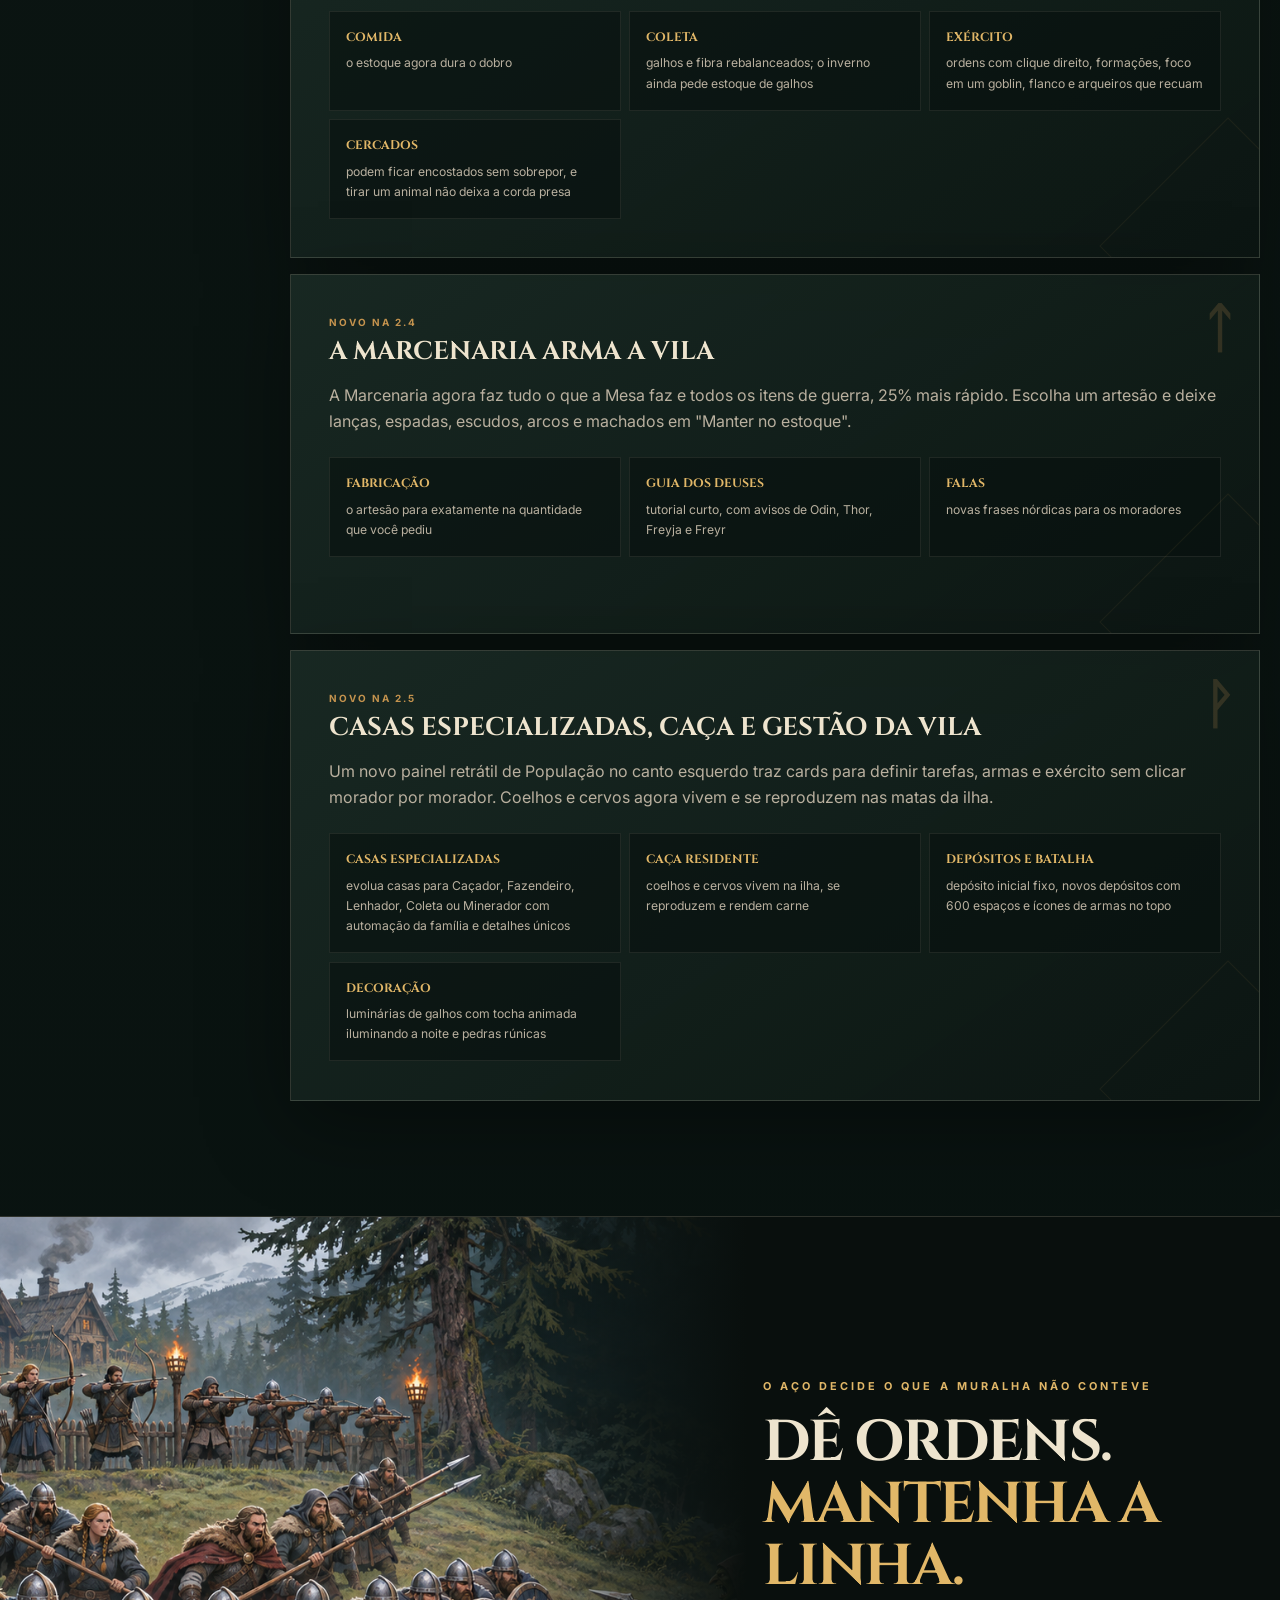
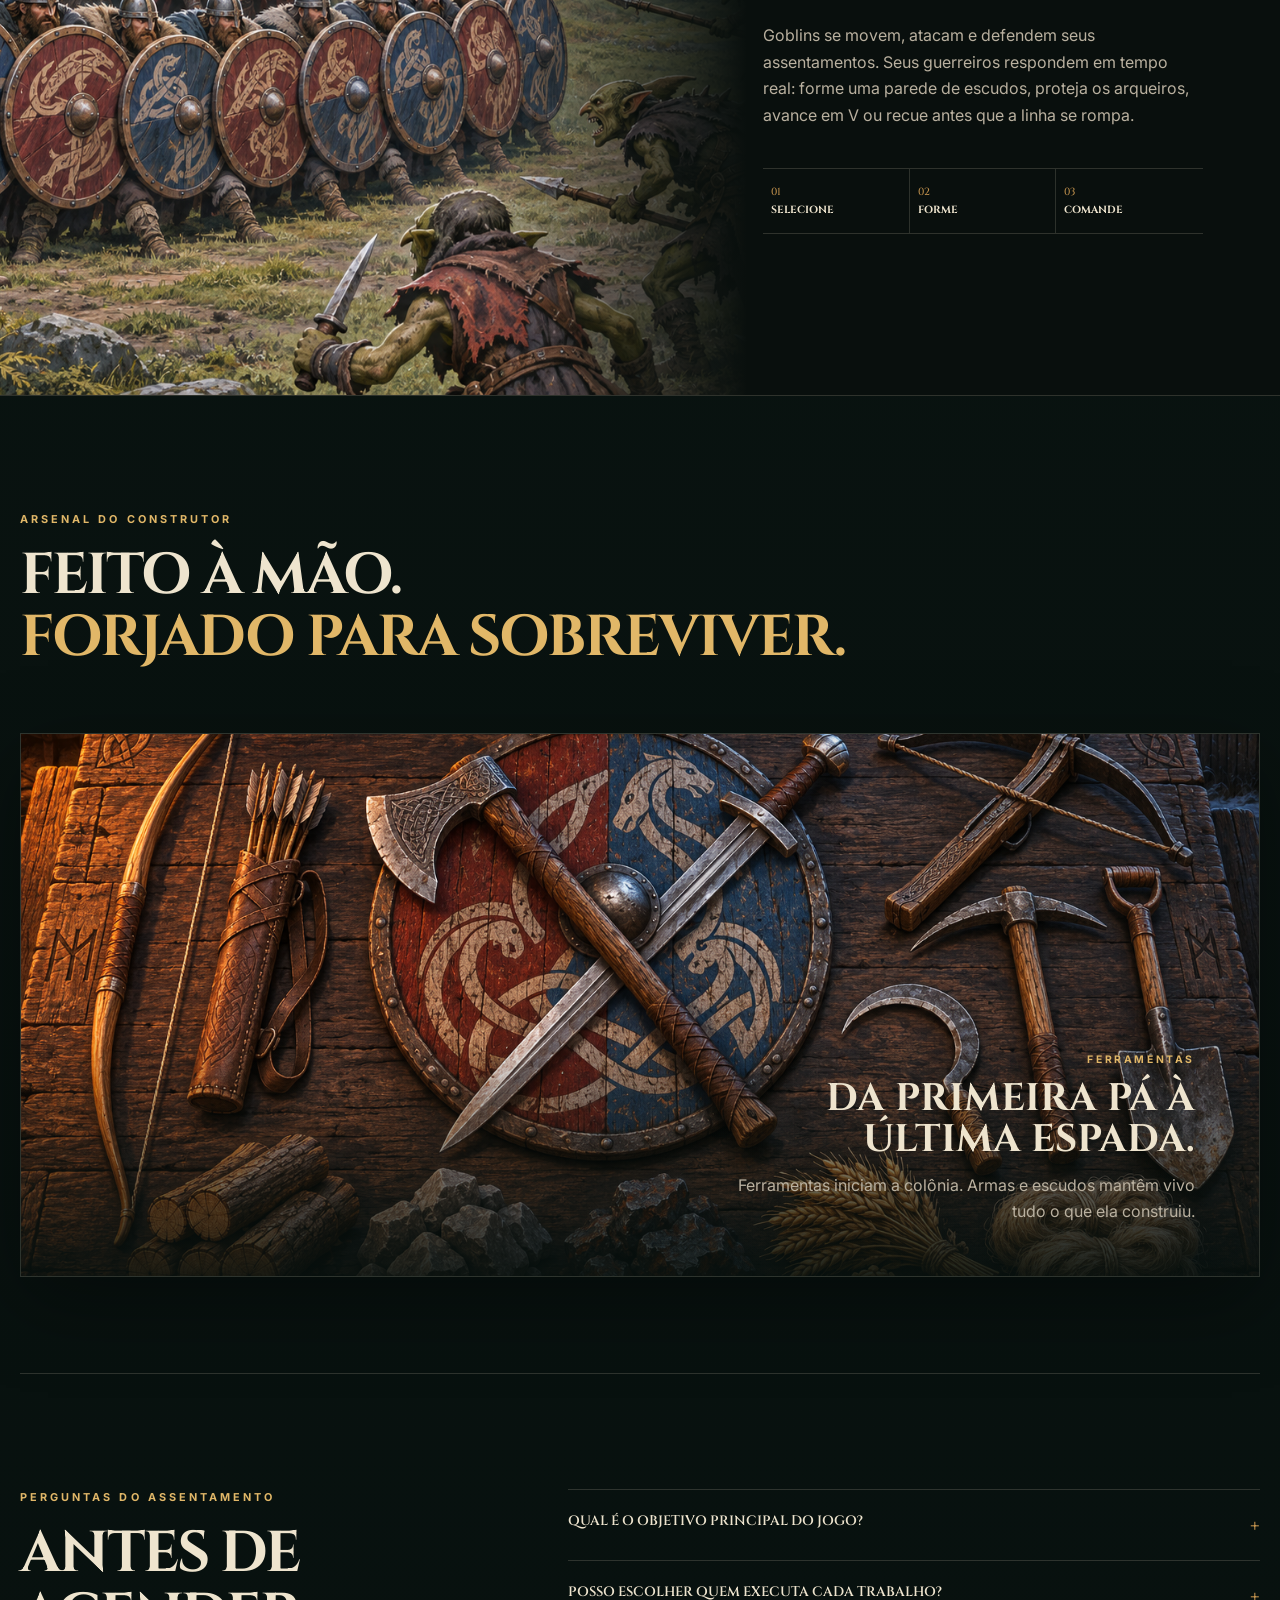
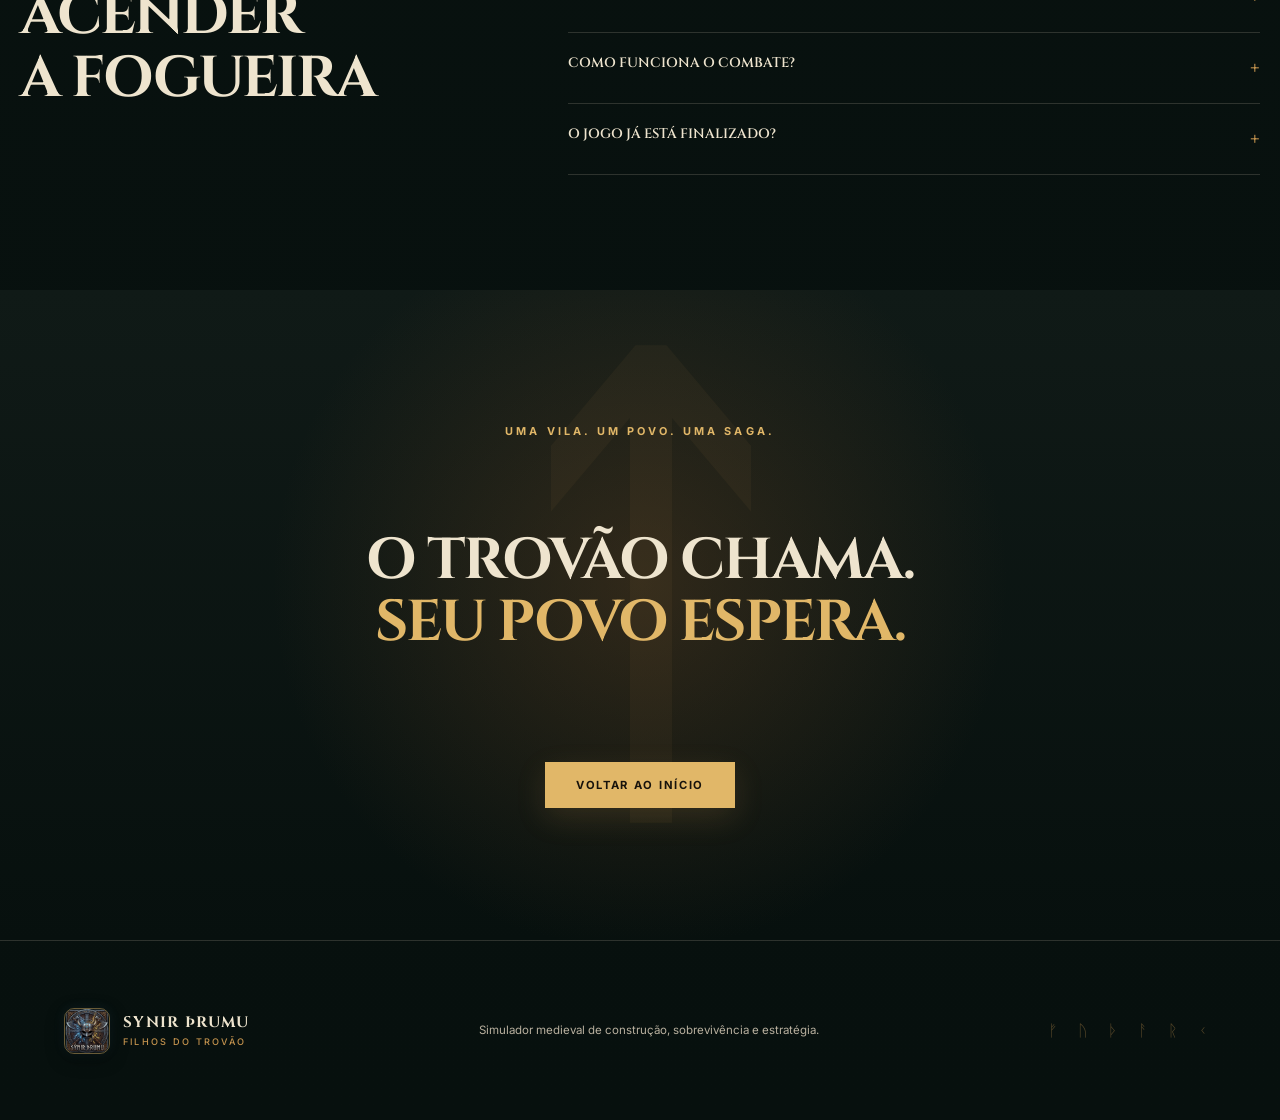
==== commit 57c00f25: "site: atualiza para versao 2.5" ====
--- a/index.html
+++ b/index.html
@@ -167,6 +167,11 @@
             <p>A Marcenaria agora faz tudo o que a Mesa faz e todos os itens de guerra, 25% mais rápido. Escolha um artesão e deixe lanças, espadas, escudos, arcos e machados em "Manter no estoque".</p>
             <div class="tactic-grid"><span><b>Fabricação</b> o artesão para exatamente na quantidade que você pediu</span><span><b>Guia dos deuses</b> tutorial curto, com avisos de Odin, Thor, Freyja e Freyr</span><span><b>Falas</b> novas frases nórdicas para os moradores</span></div>
           </article>
+          <article class="wiki-card wiki-card-wide reveal" data-category="colonia natureza" data-keywords="população cards tarefas armas caça coelho cervo casa especializada caçador fazendeiro lenhador coleta minerador luminária tocha pedra rúnica depósito 600">
+            <span class="card-rune">ᚹ</span><p class="card-kicker">Novo na 2.5</p><h3>Casas especializadas, caça e gestão da vila</h3>
+            <p>Um novo painel retrátil de População no canto esquerdo traz cards para definir tarefas, armas e exército sem clicar morador por morador. Coelhos e cervos agora vivem e se reproduzem nas matas da ilha.</p>
+            <div class="tactic-grid"><span><b>Casas especializadas</b> evolua casas para Caçador, Fazendeiro, Lenhador, Coleta ou Minerador com automação da família e detalhes únicos</span><span><b>Caça residente</b> coelhos e cervos vivem na ilha, se reproduzem e rendem carne</span><span><b>Depósitos e batalha</b> depósito inicial fixo, novos depósitos com 600 espaços e ícones de armas no topo</span><span><b>Decoração</b> luminárias de galhos com tocha animada iluminando a noite e pedras rúnicas</span></div>
+          </article>
           <p class="wiki-empty" hidden>Nenhum capítulo corresponde à sua busca.</p>
         </div>
       </div>
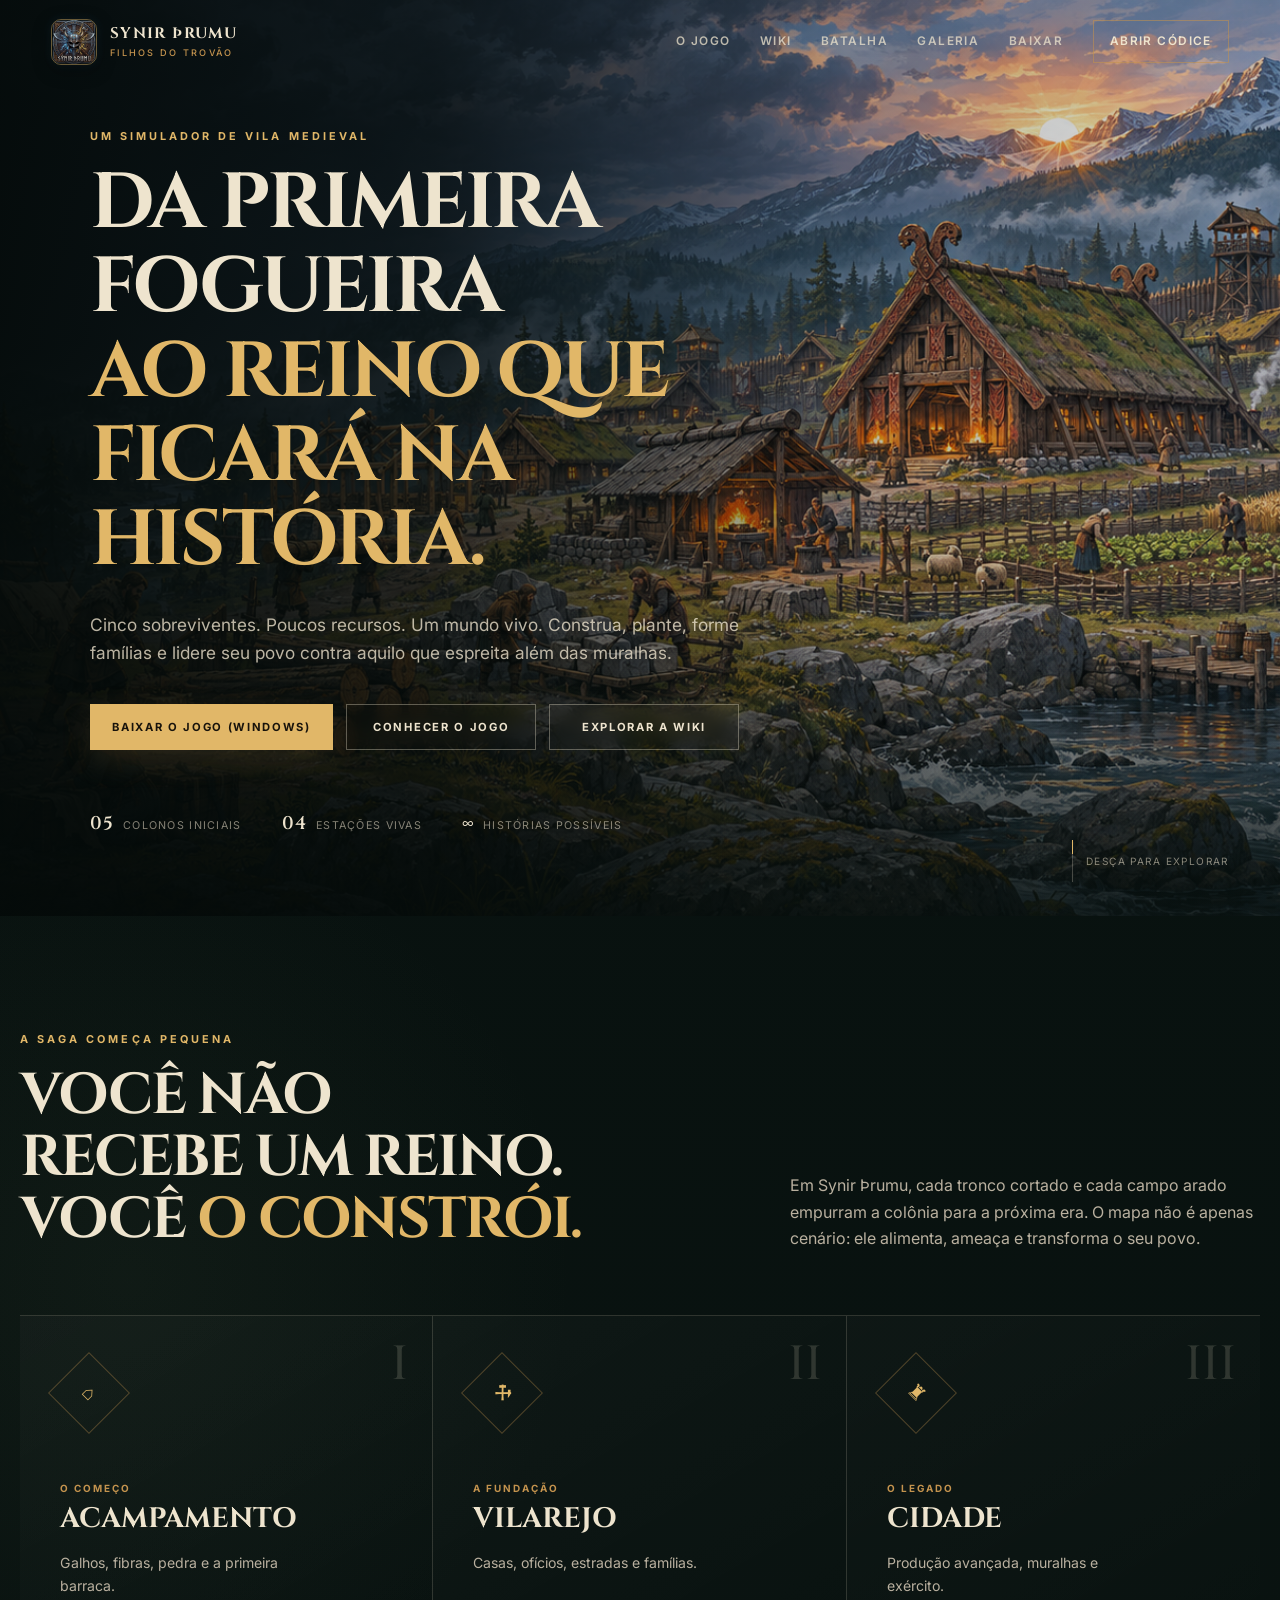
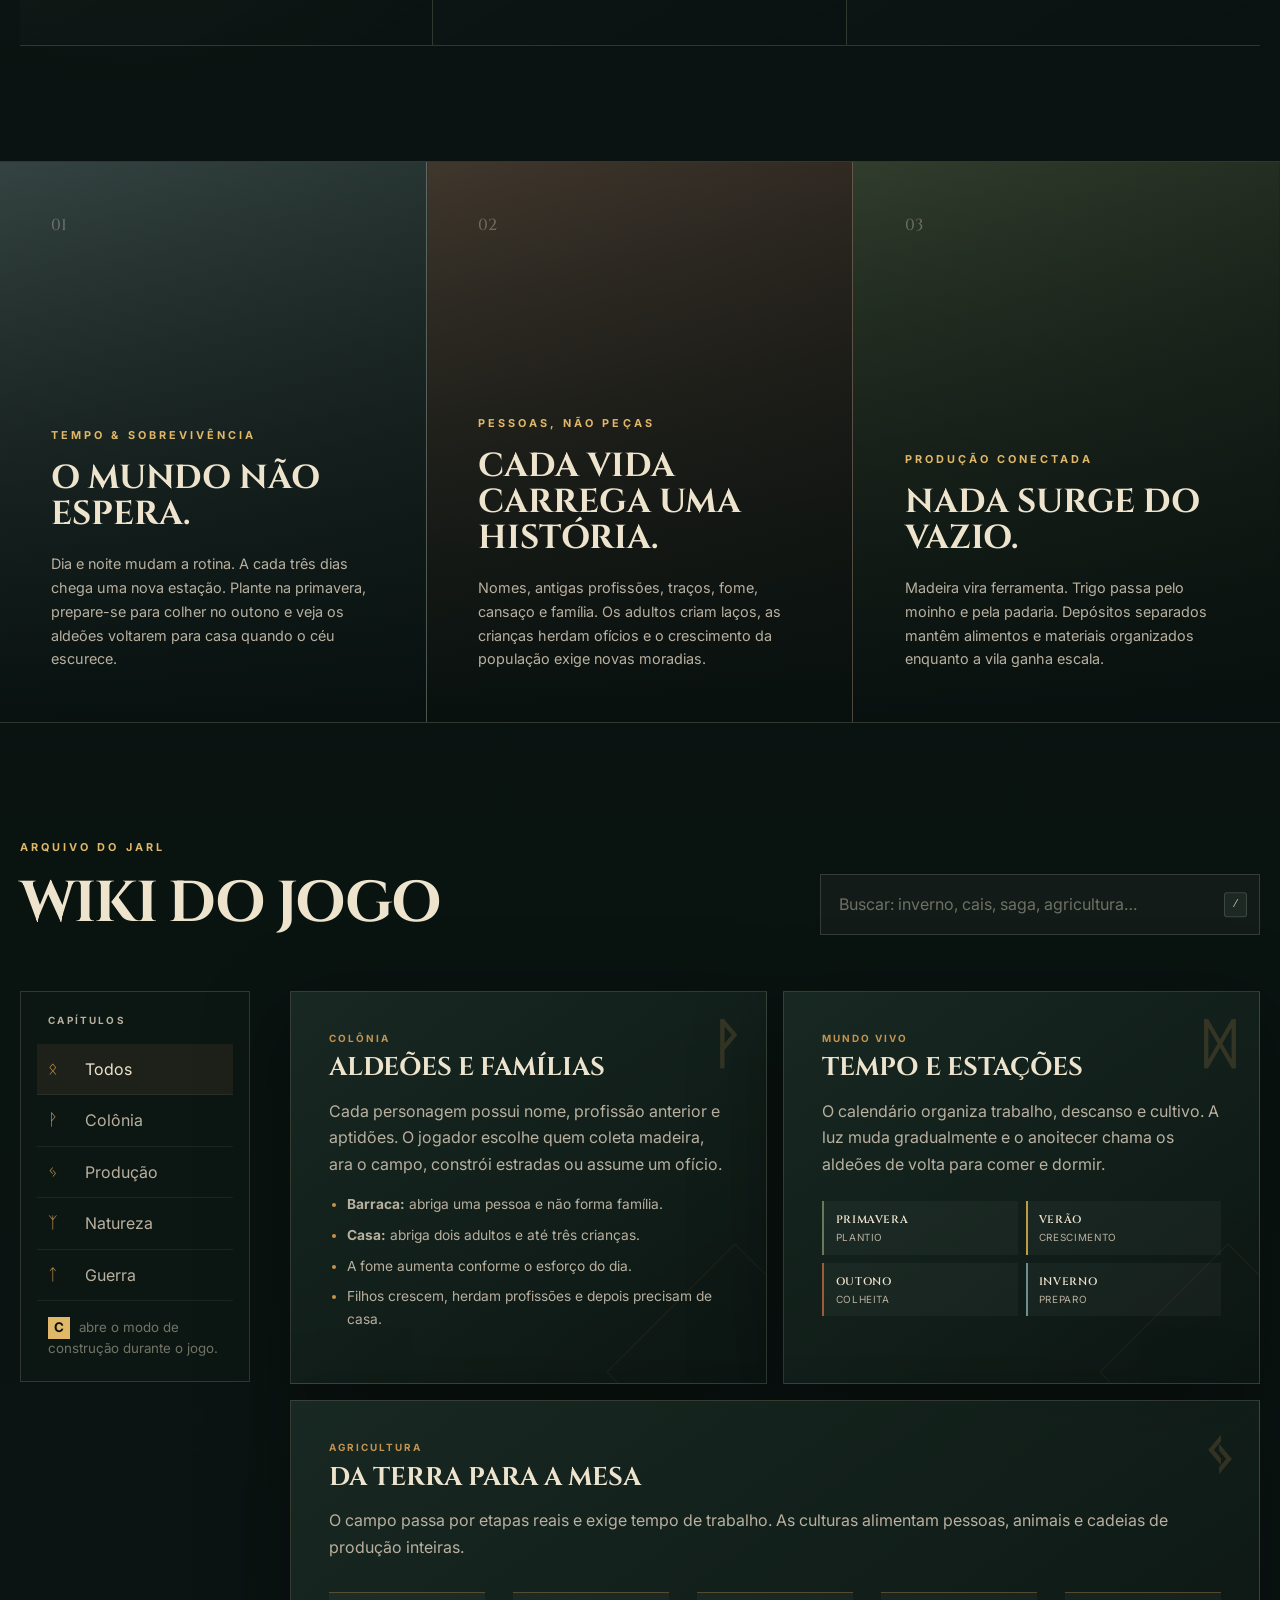
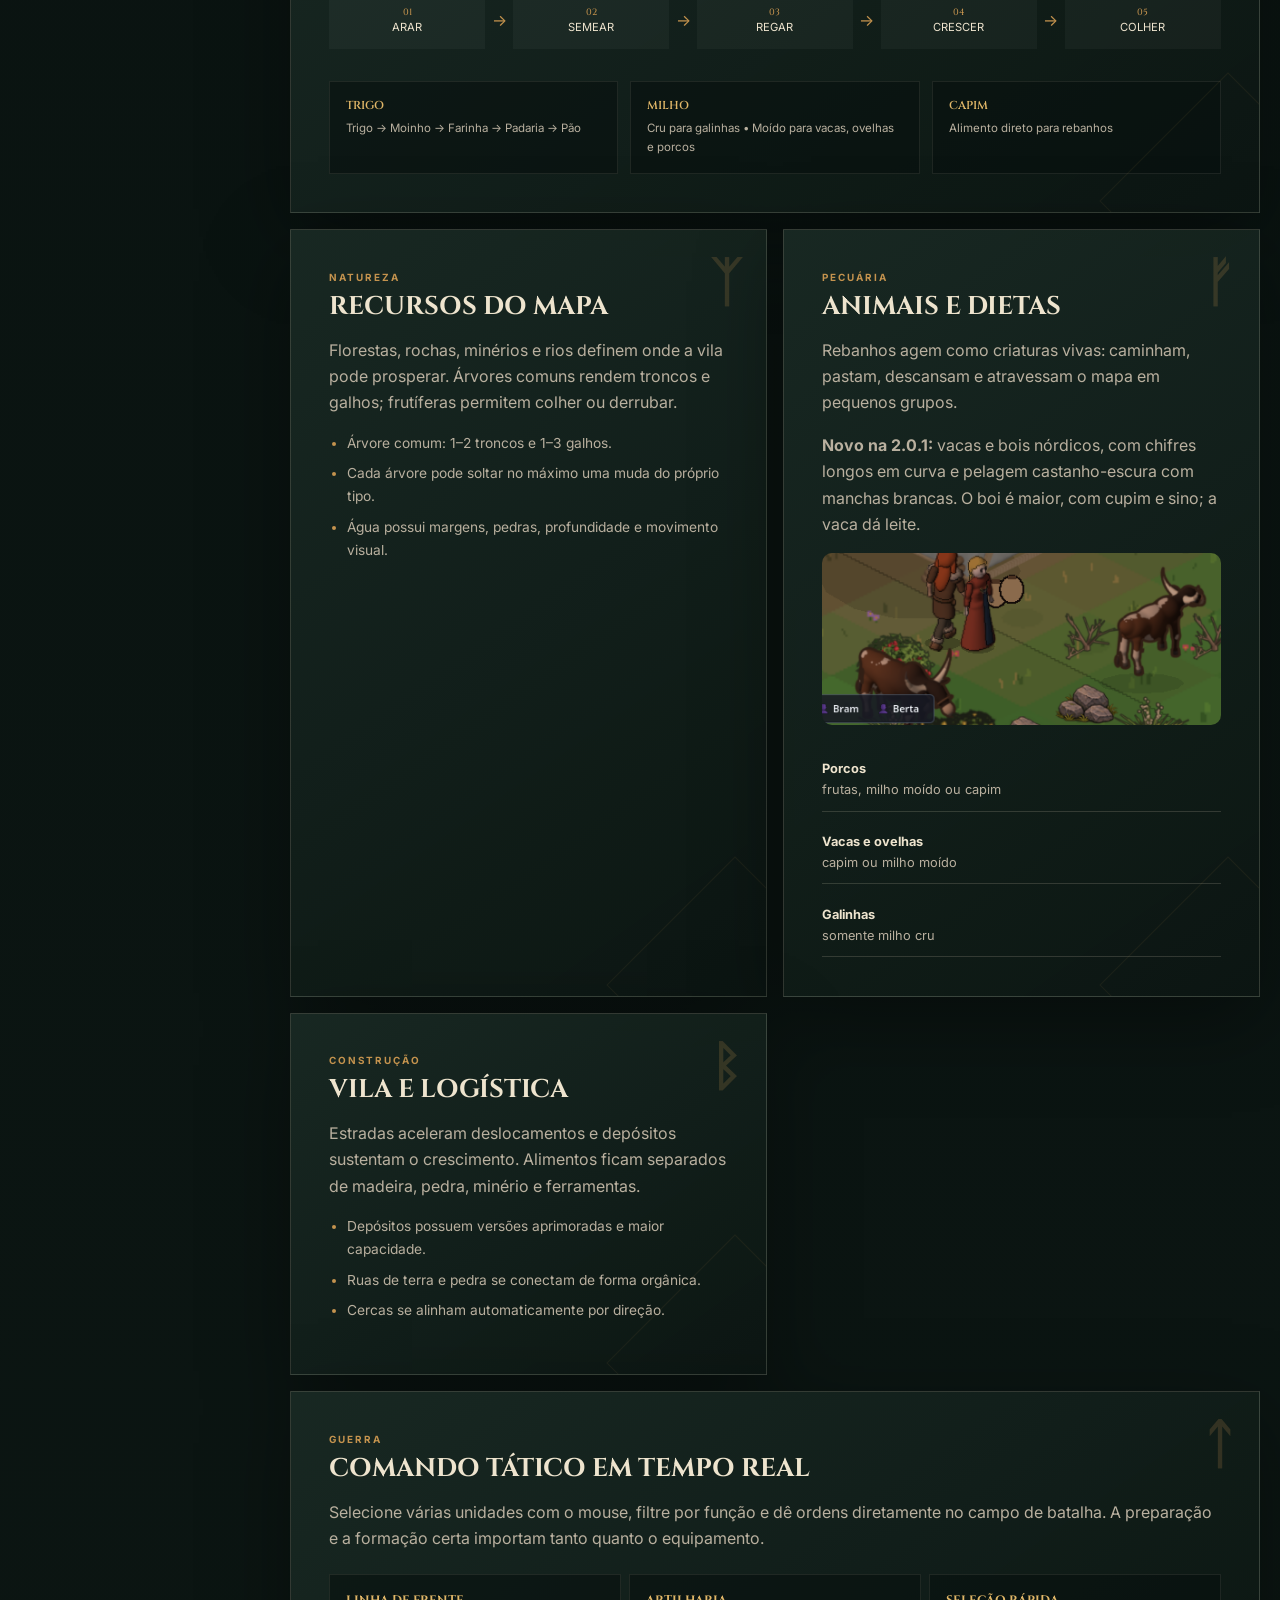
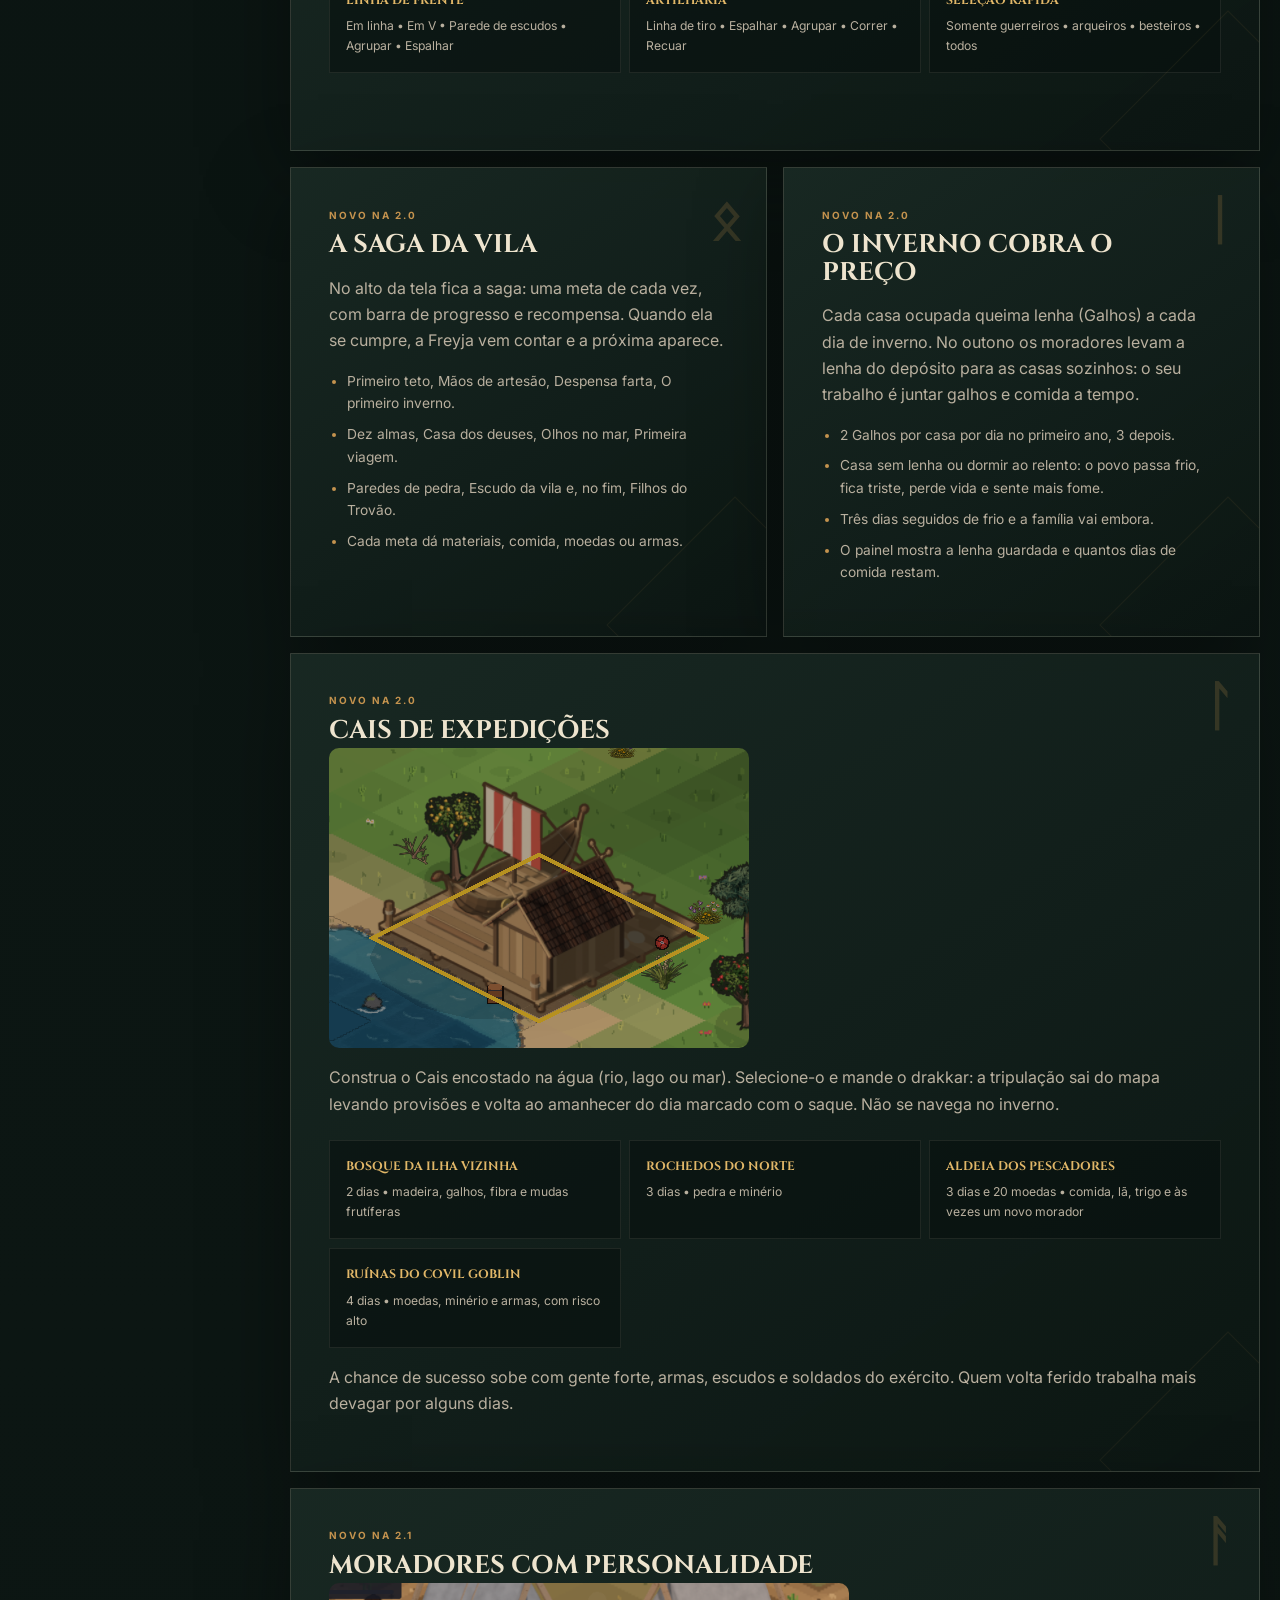
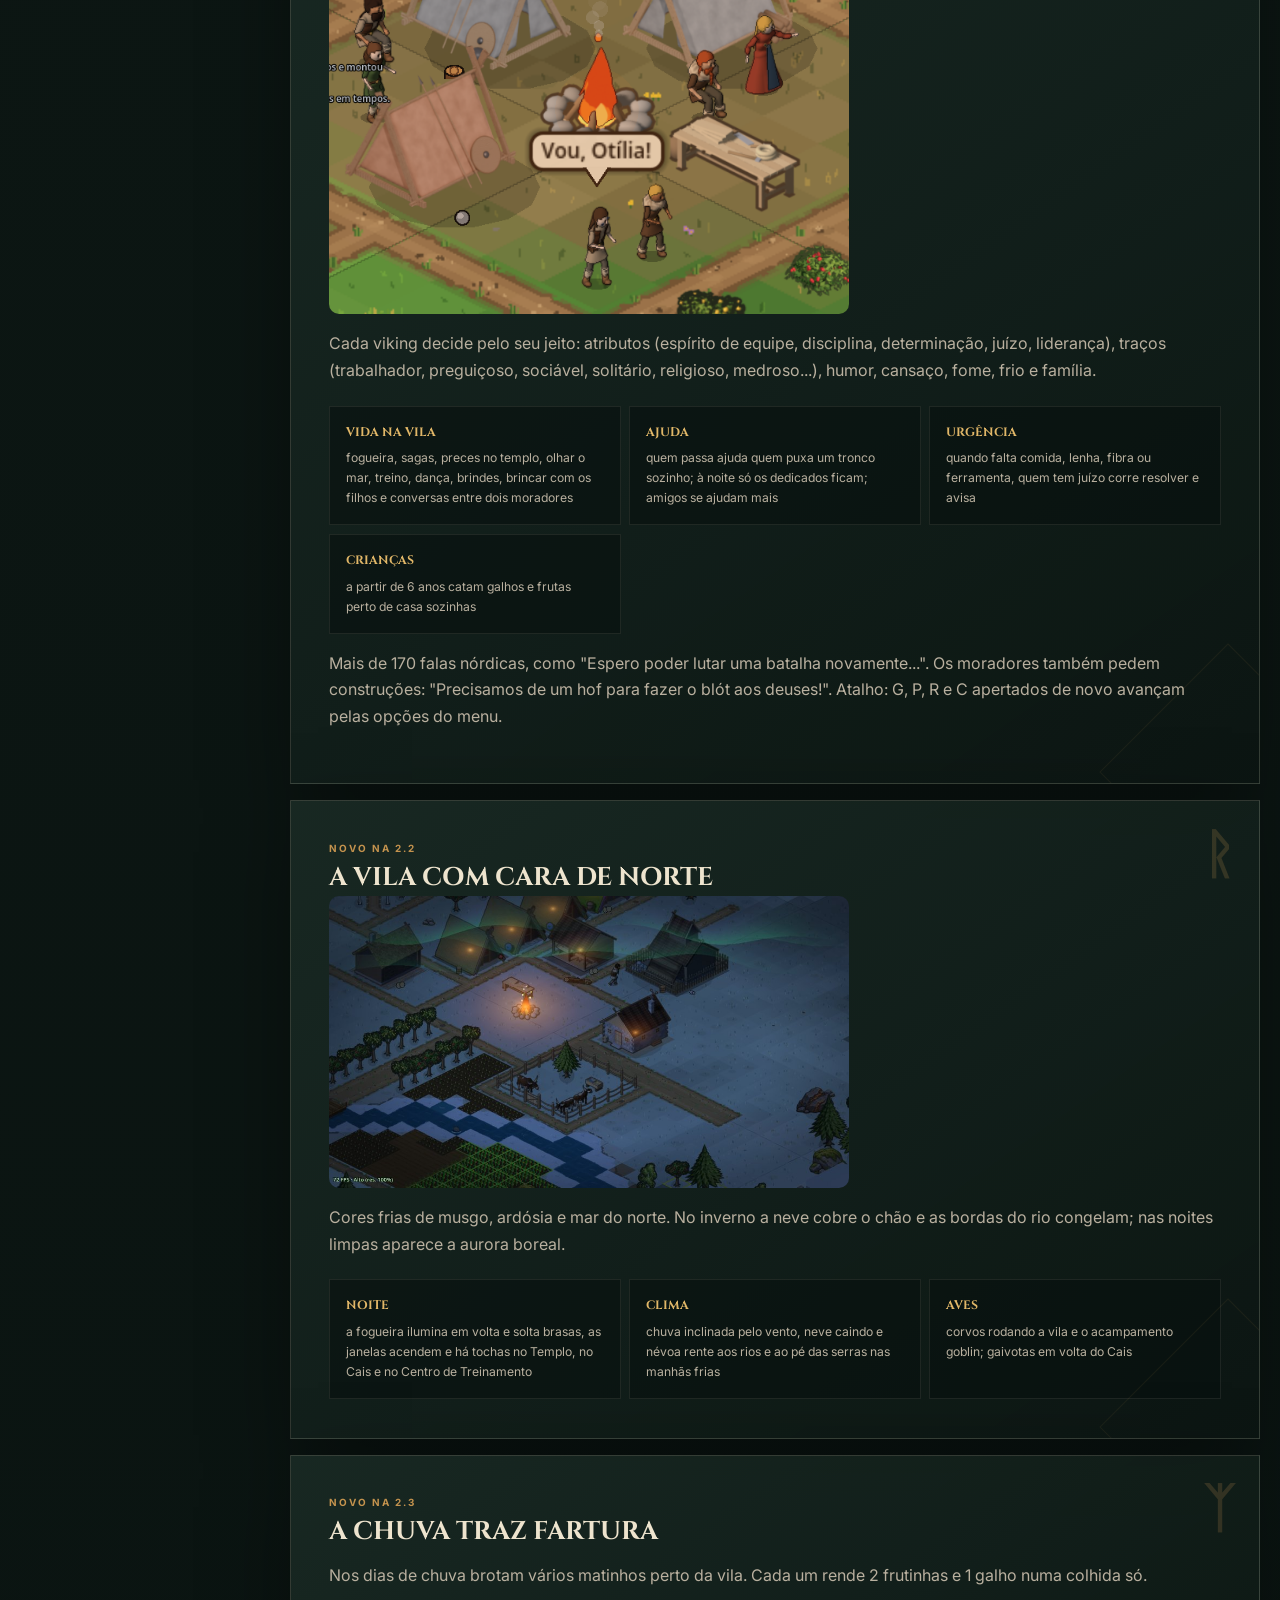
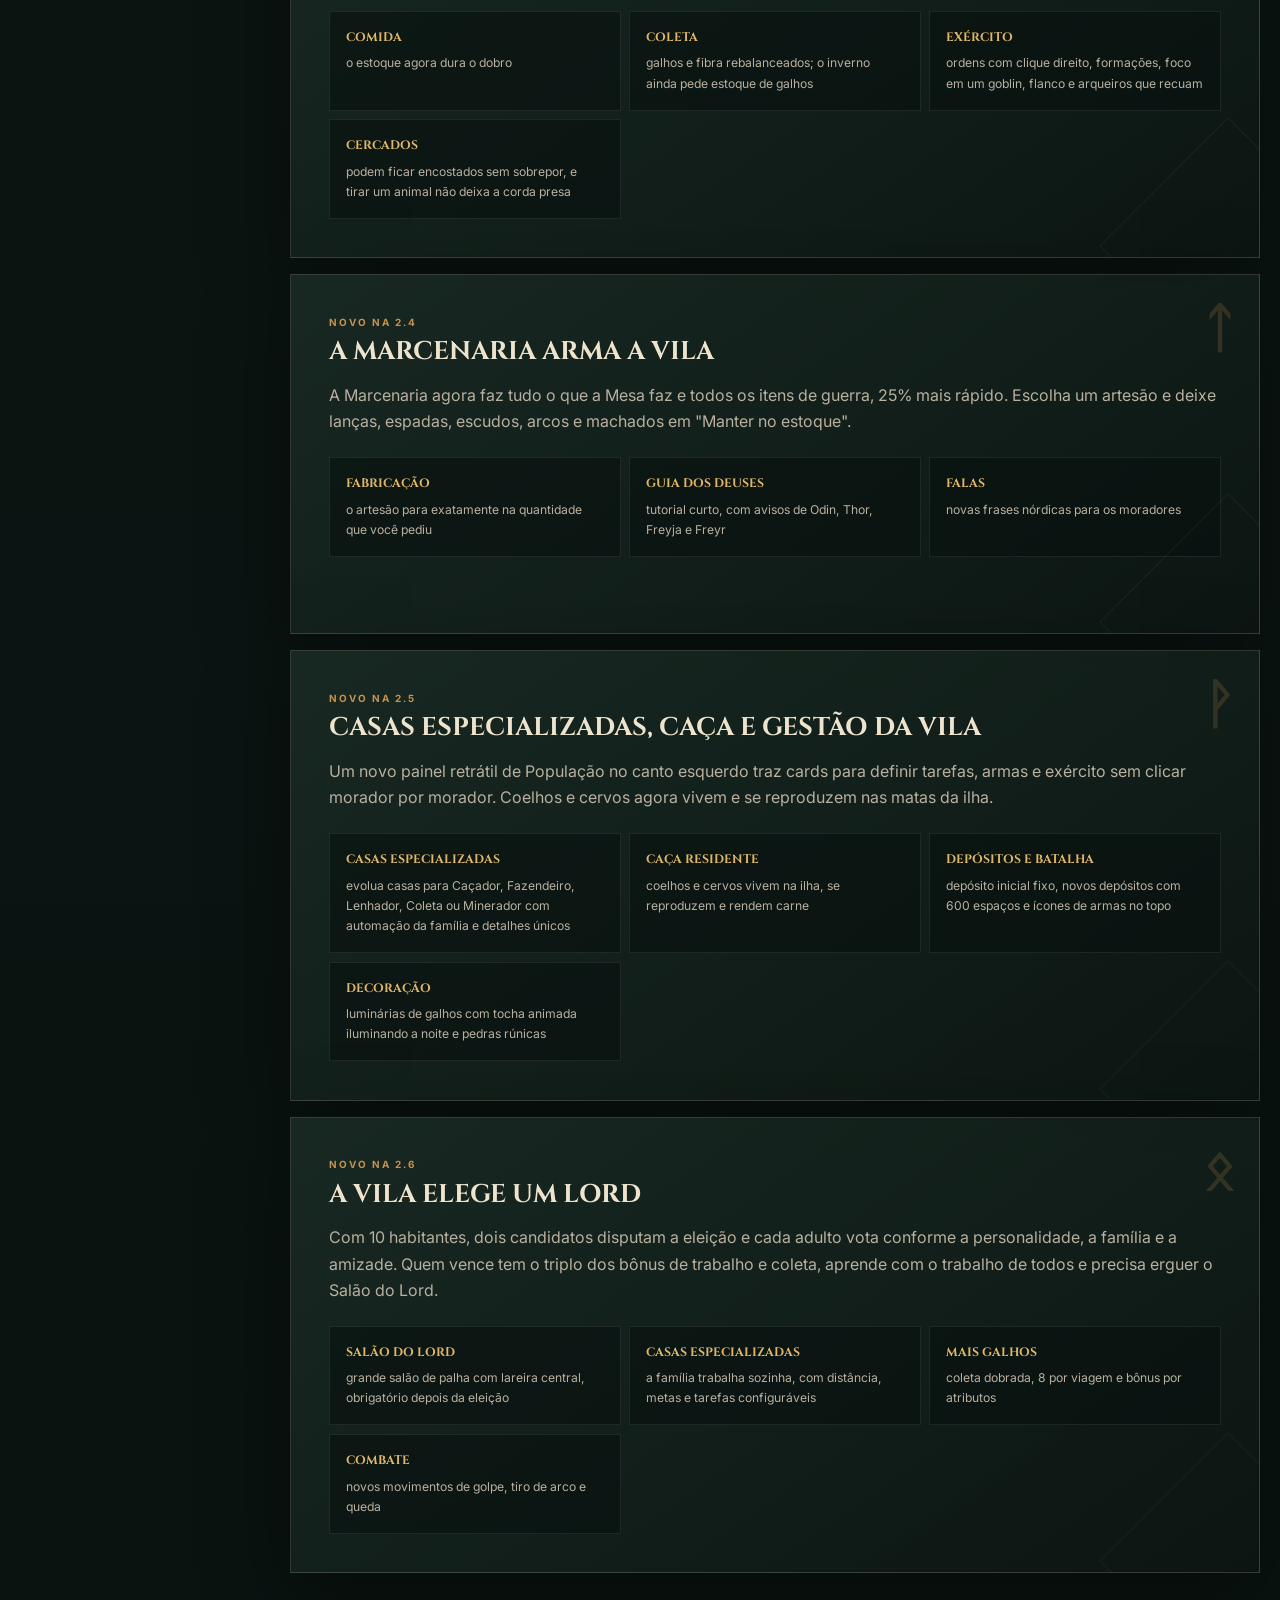
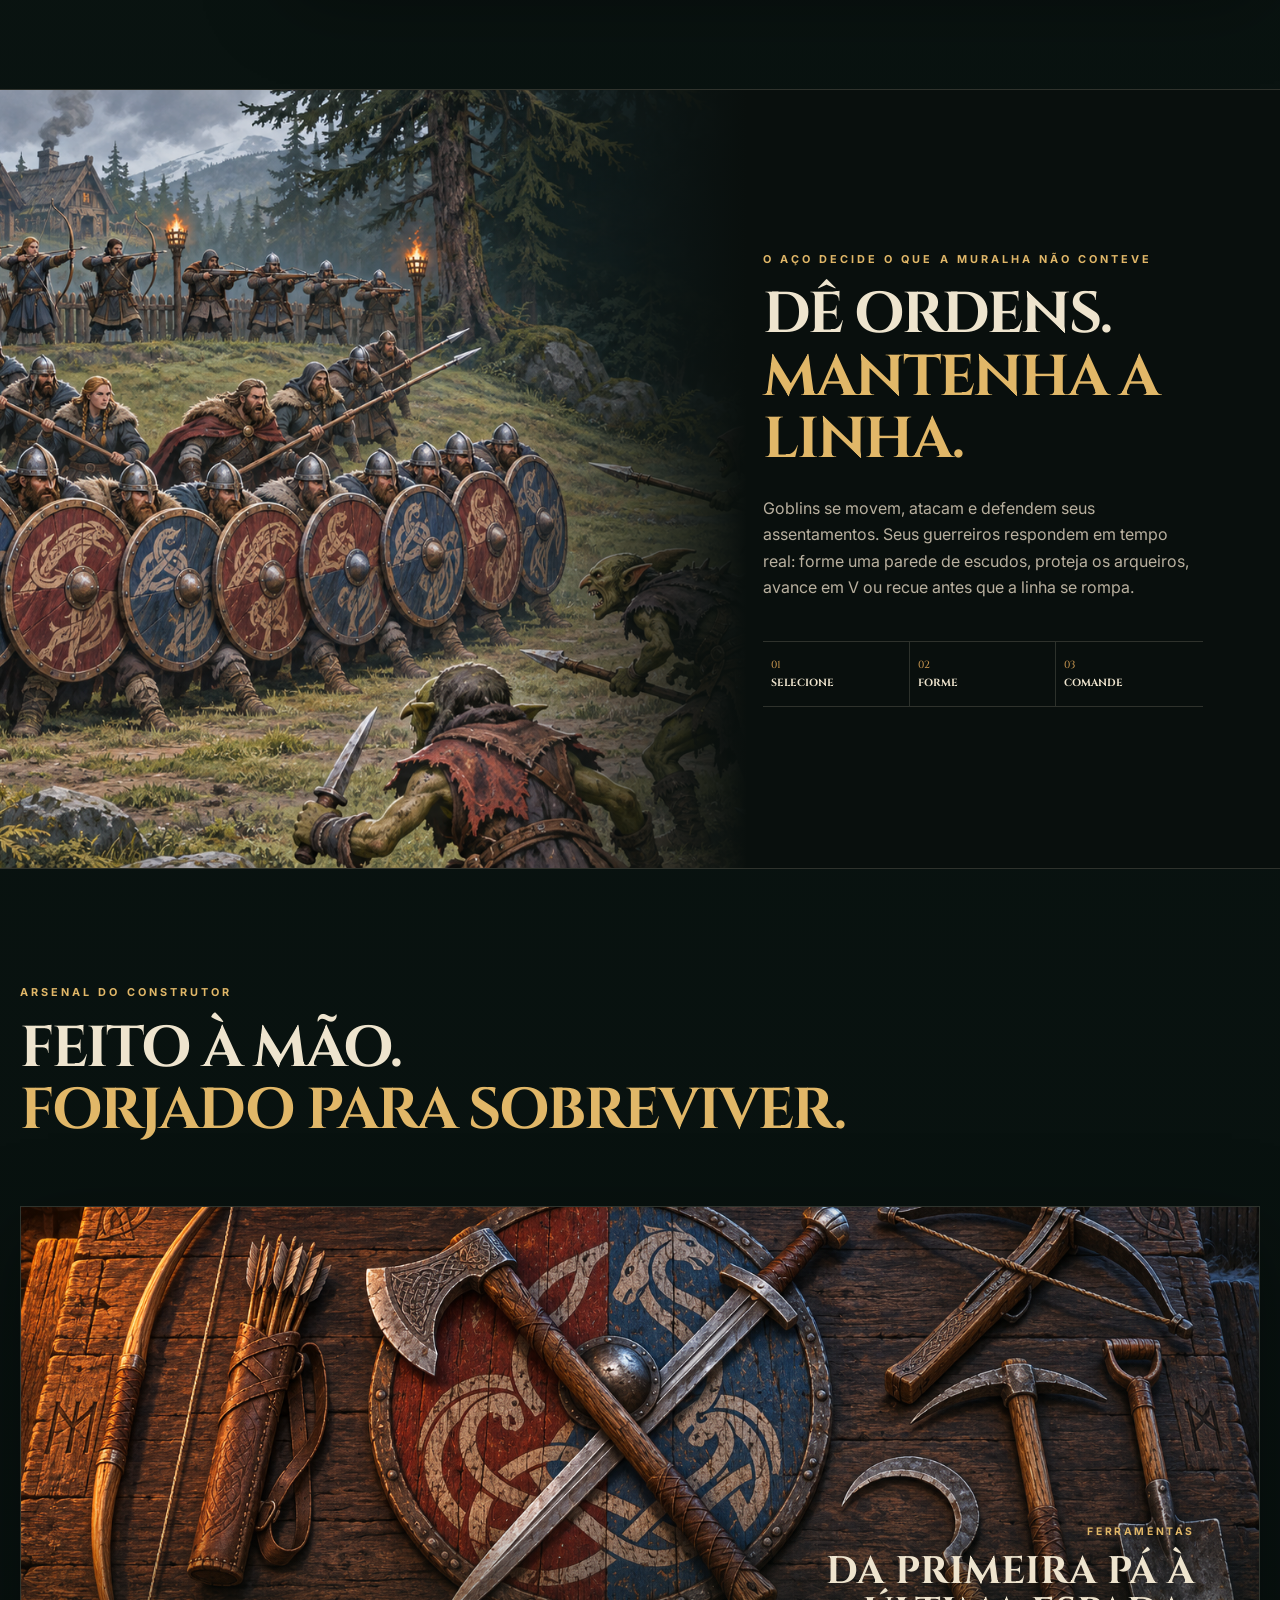
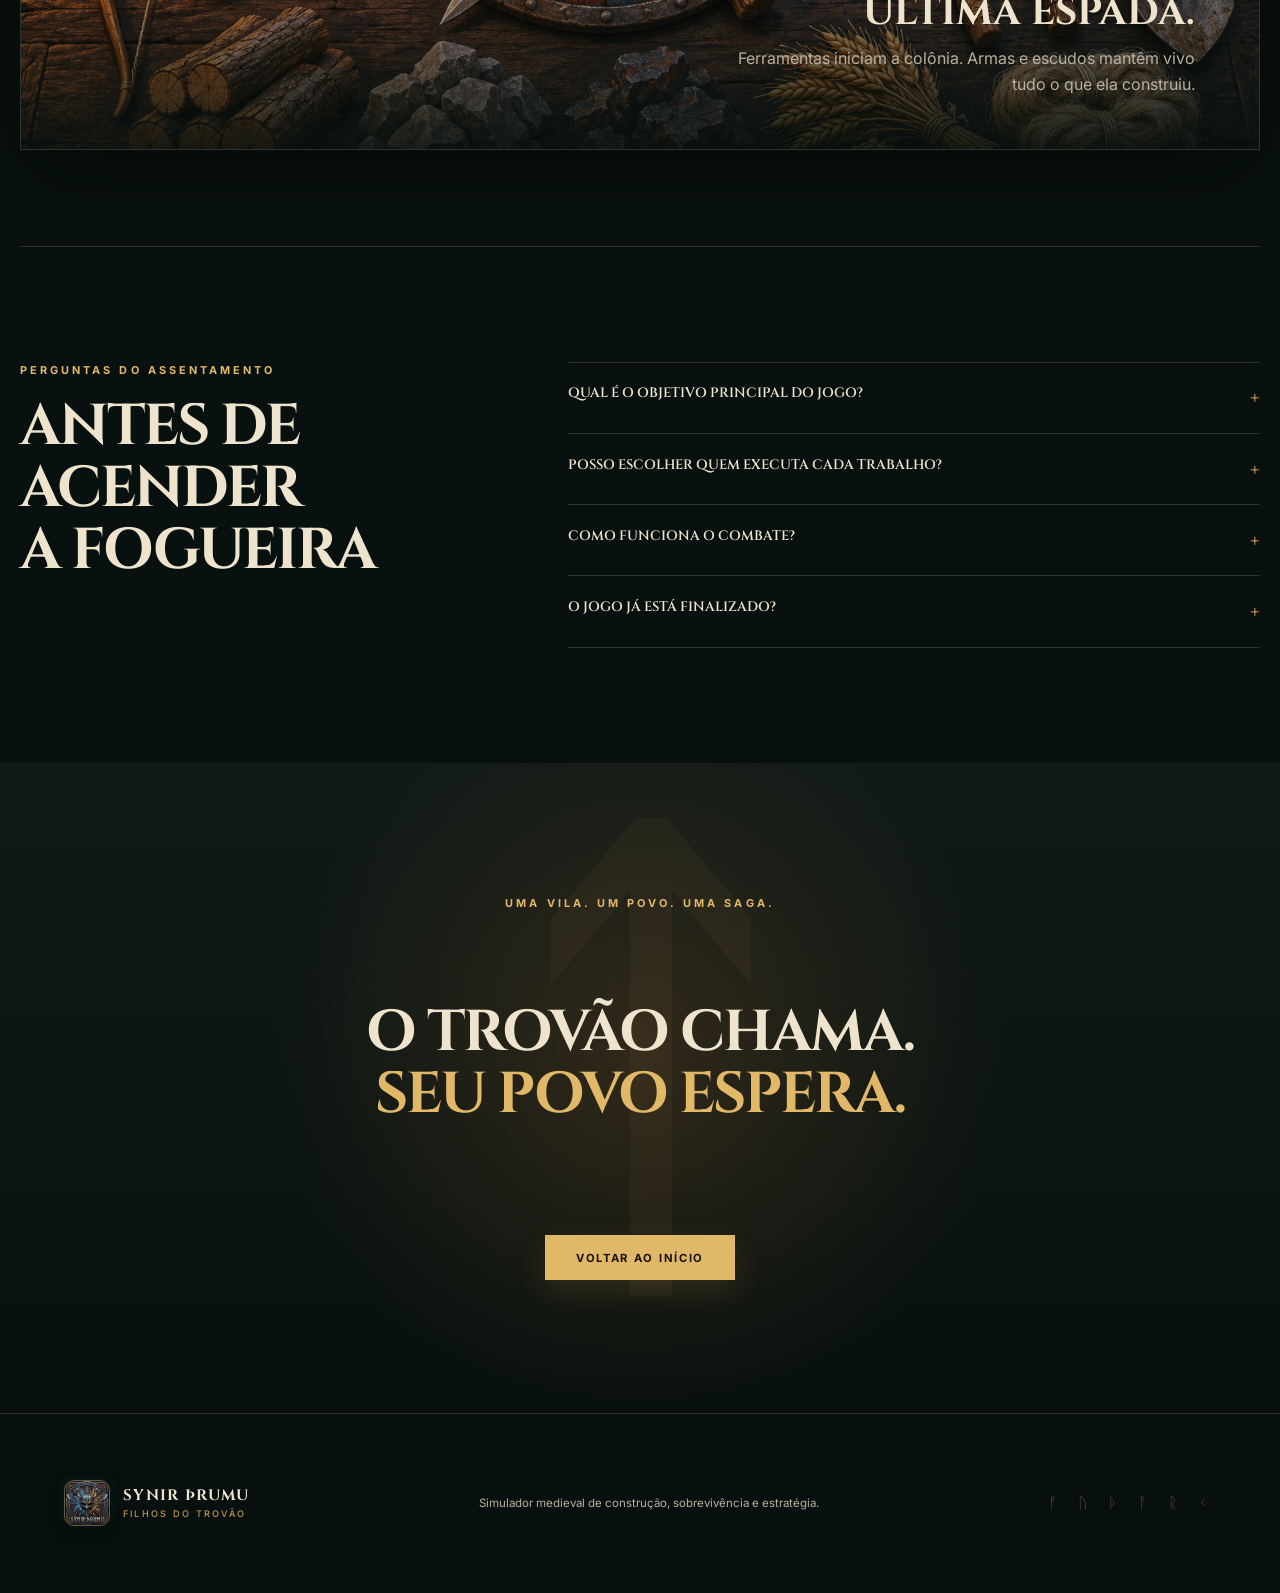
==== commit 146c0f03: "site: versao 2.6 (a vila elege um Lord) Co-Authored-By: Claude Opus 5.5 <noreply@anthropic.com>" ====
--- a/index.html
+++ b/index.html
@@ -172,6 +172,11 @@
             <p>Um novo painel retrátil de População no canto esquerdo traz cards para definir tarefas, armas e exército sem clicar morador por morador. Coelhos e cervos agora vivem e se reproduzem nas matas da ilha.</p>
             <div class="tactic-grid"><span><b>Casas especializadas</b> evolua casas para Caçador, Fazendeiro, Lenhador, Coleta ou Minerador com automação da família e detalhes únicos</span><span><b>Caça residente</b> coelhos e cervos vivem na ilha, se reproduzem e rendem carne</span><span><b>Depósitos e batalha</b> depósito inicial fixo, novos depósitos com 600 espaços e ícones de armas no topo</span><span><b>Decoração</b> luminárias de galhos com tocha animada iluminando a noite e pedras rúnicas</span></div>
           </article>
+          <article class="wiki-card wiki-card-wide reveal" data-category="colonia" data-keywords="lord eleição votos salão do lord casa especializada família automação configurações galhos fogueira arqueiro animações">
+            <span class="card-rune">ᛟ</span><p class="card-kicker">Novo na 2.6</p><h3>A vila elege um Lord</h3>
+            <p>Com 10 habitantes, dois candidatos disputam a eleição e cada adulto vota conforme a personalidade, a família e a amizade. Quem vence tem o triplo dos bônus de trabalho e coleta, aprende com o trabalho de todos e precisa erguer o Salão do Lord.</p>
+            <div class="tactic-grid"><span><b>Salão do Lord</b> grande salão de palha com lareira central, obrigatório depois da eleição</span><span><b>Casas especializadas</b> a família trabalha sozinha, com distância, metas e tarefas configuráveis</span><span><b>Mais galhos</b> coleta dobrada, 8 por viagem e bônus por atributos</span><span><b>Combate</b> novos movimentos de golpe, tiro de arco e queda</span></div>
+          </article>
           <p class="wiki-empty" hidden>Nenhum capítulo corresponde à sua busca.</p>
         </div>
       </div>
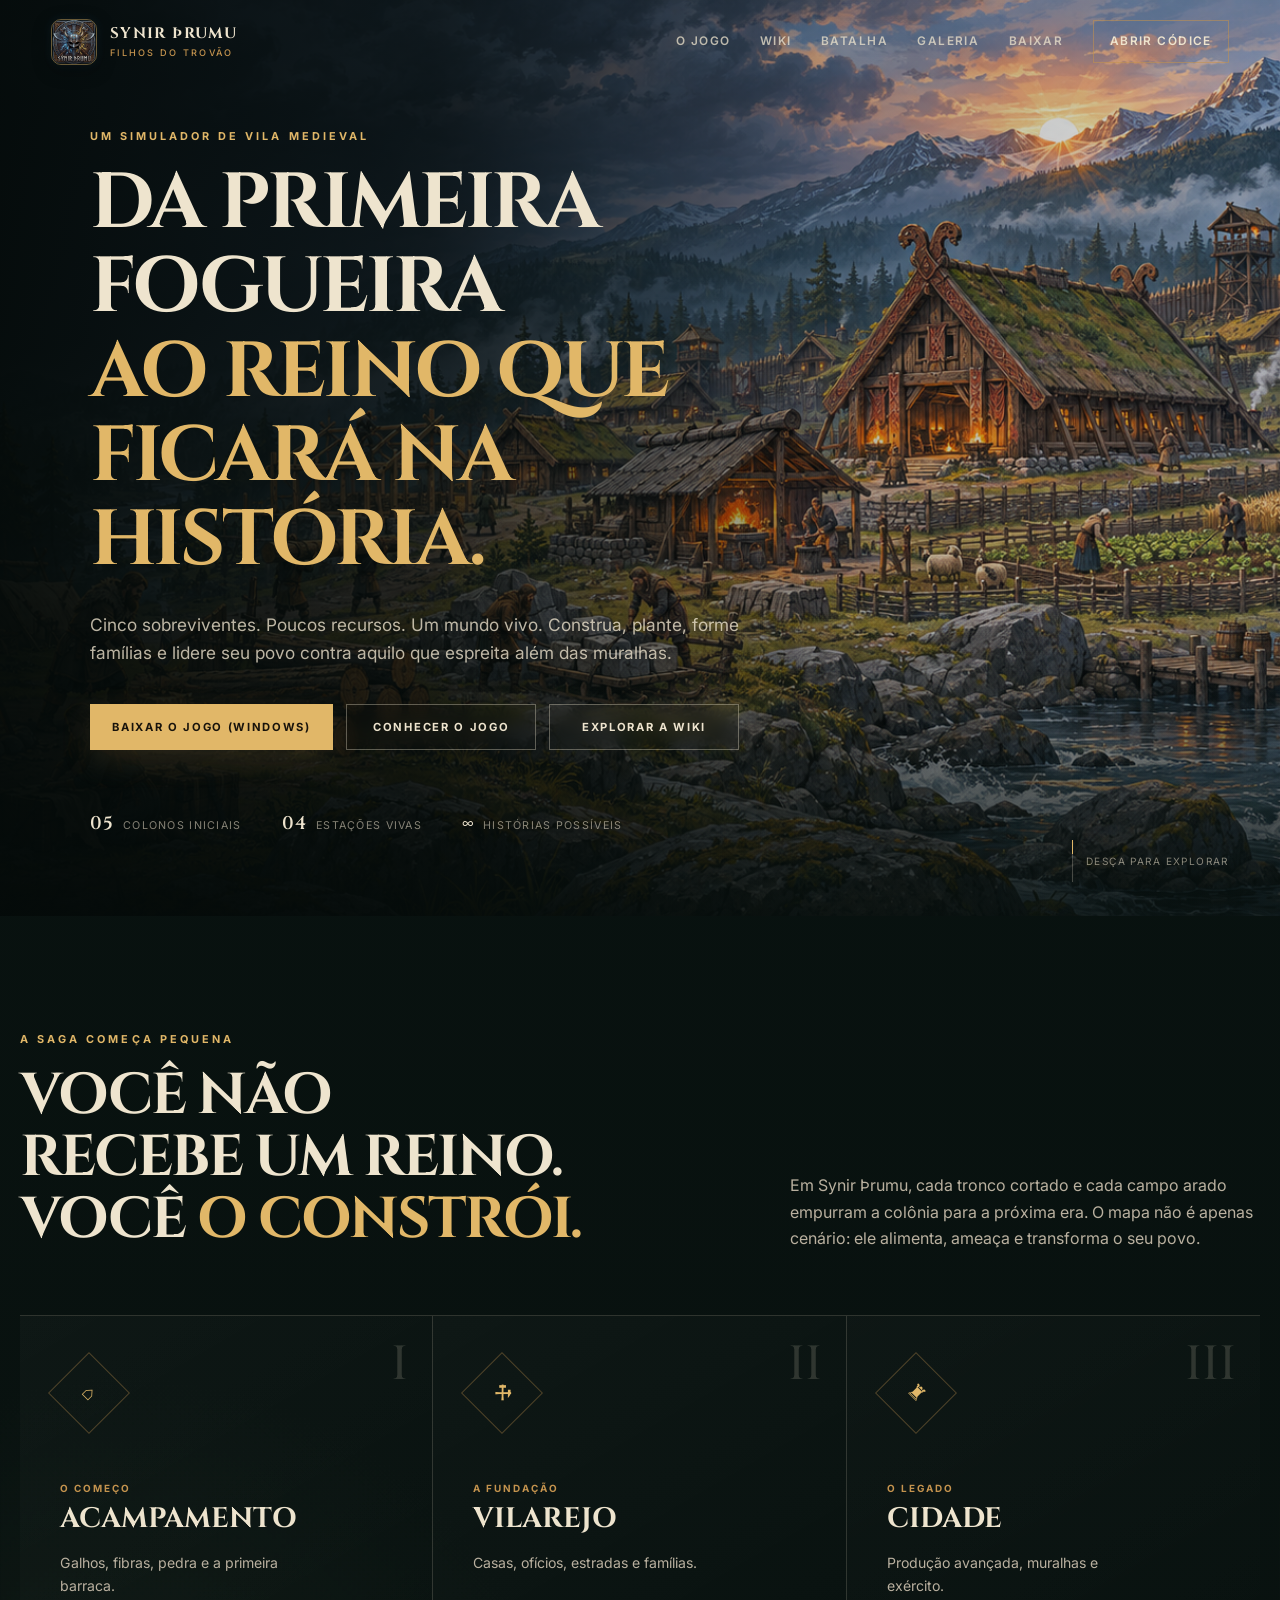
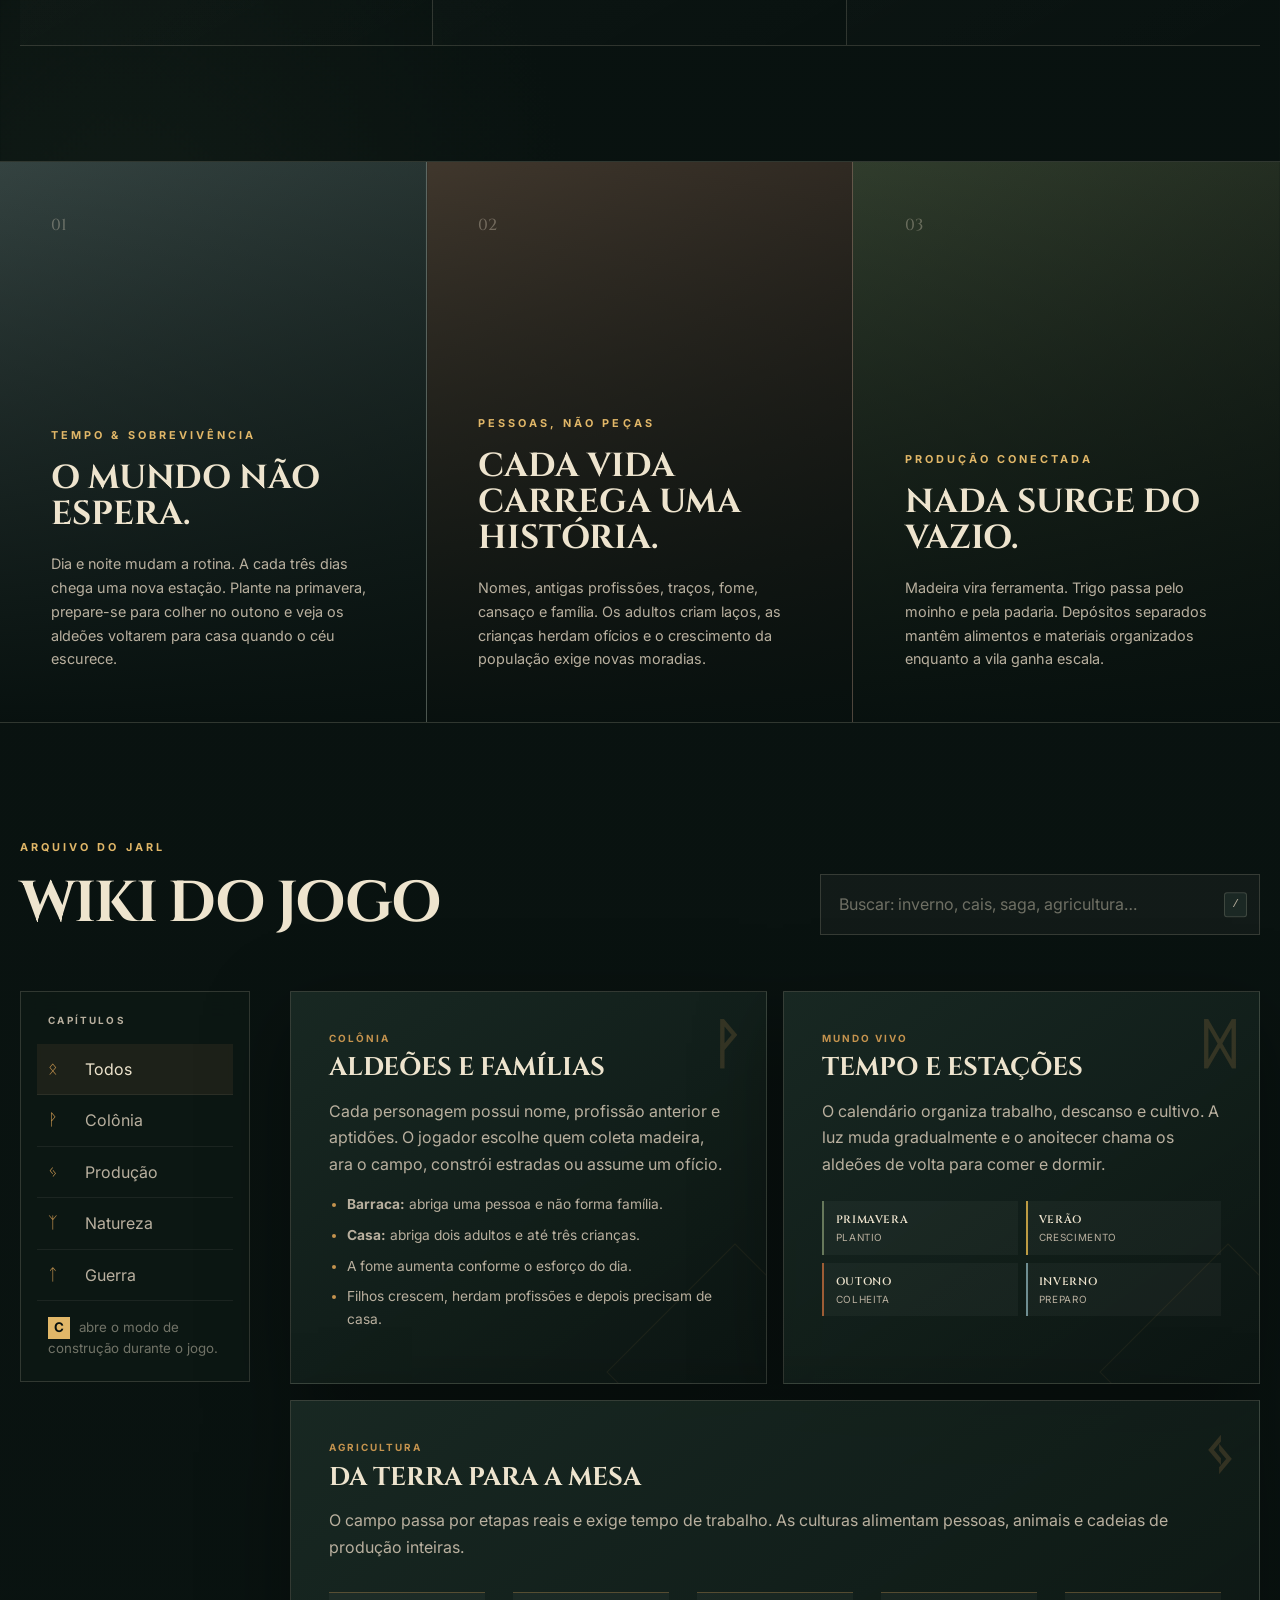
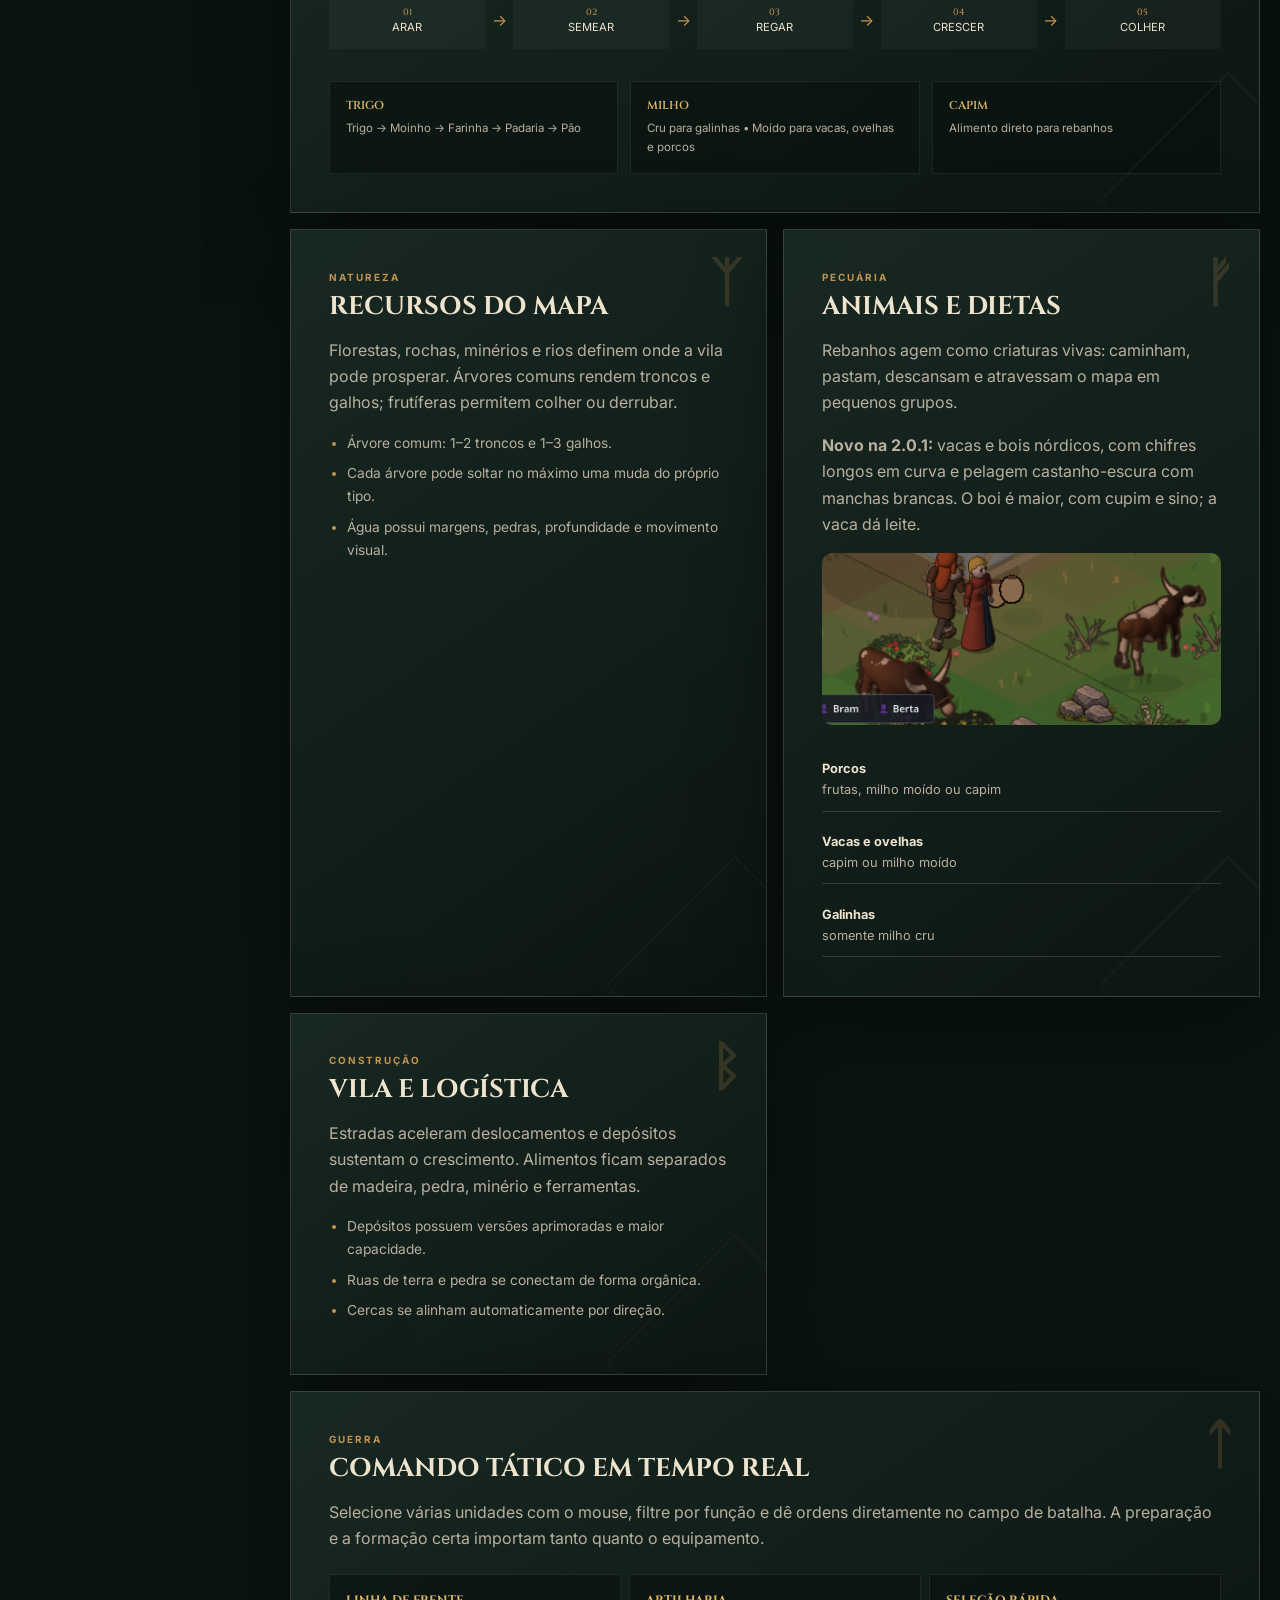
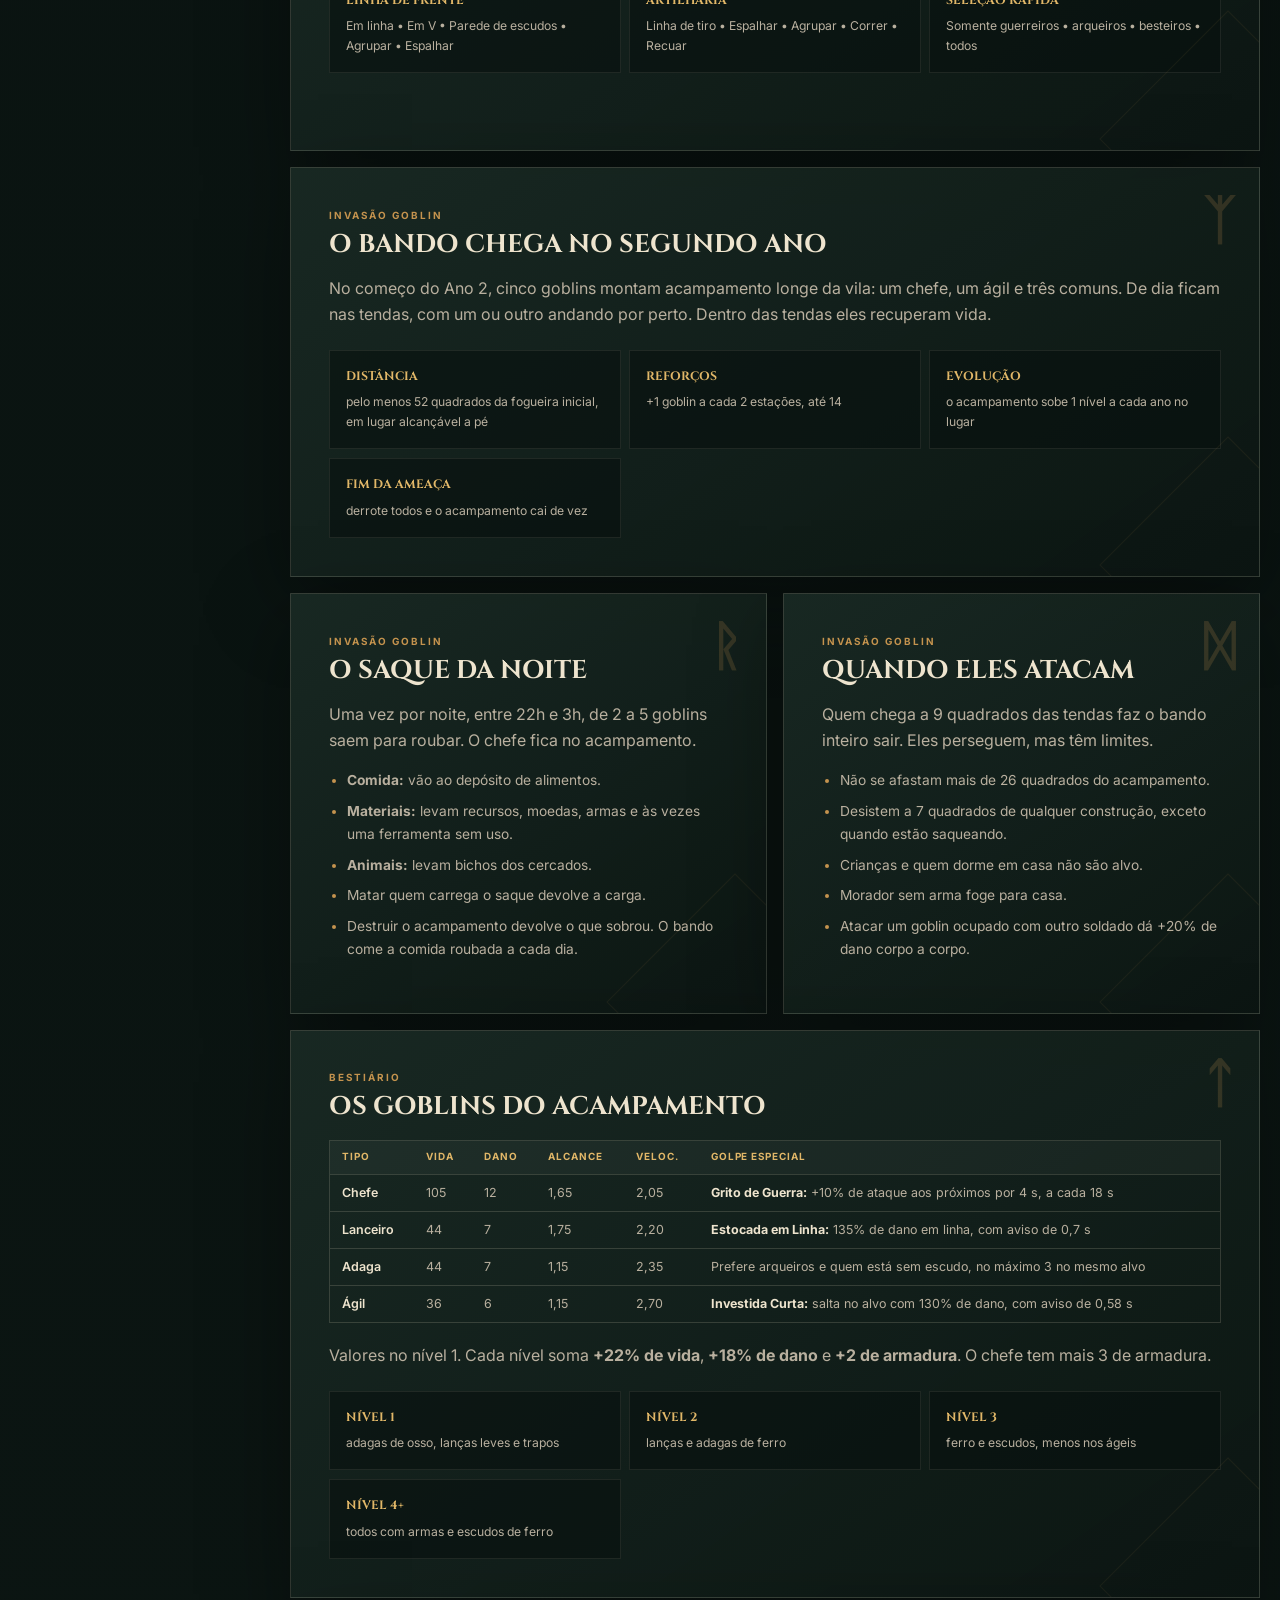
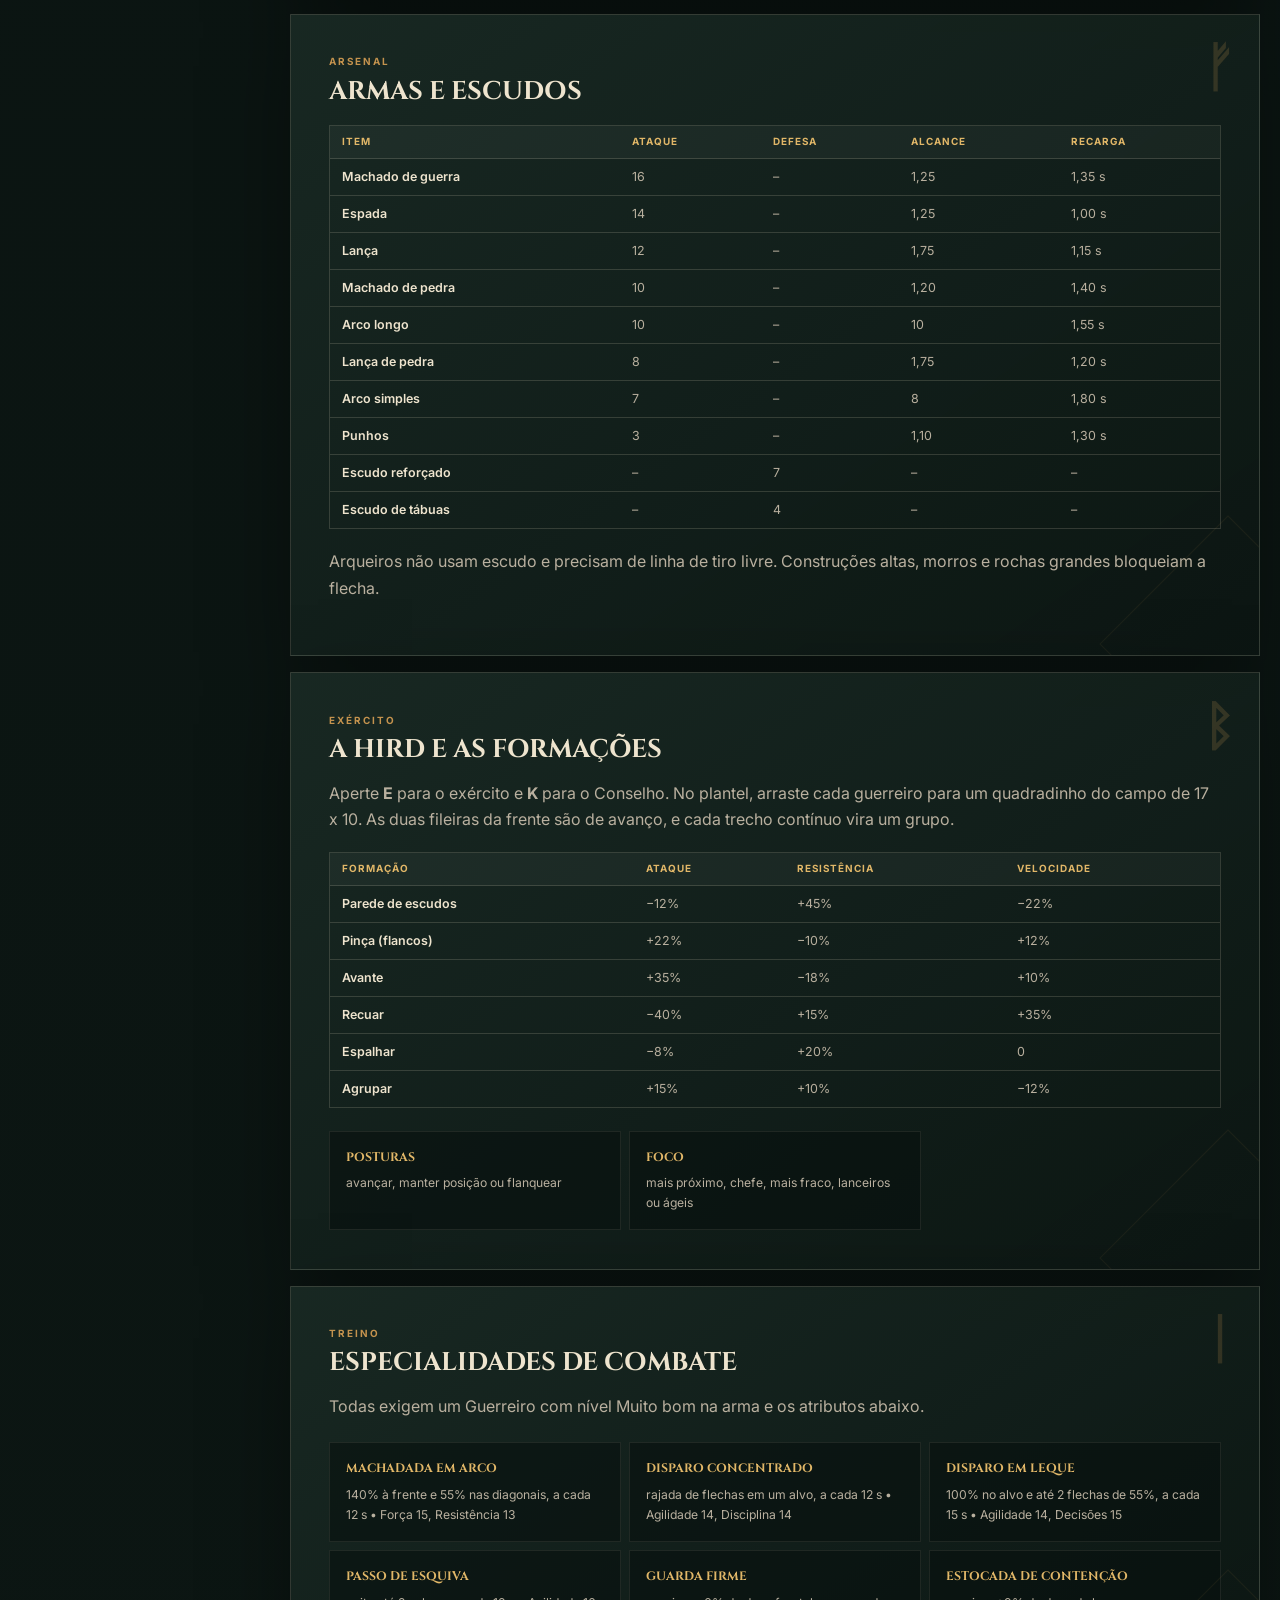
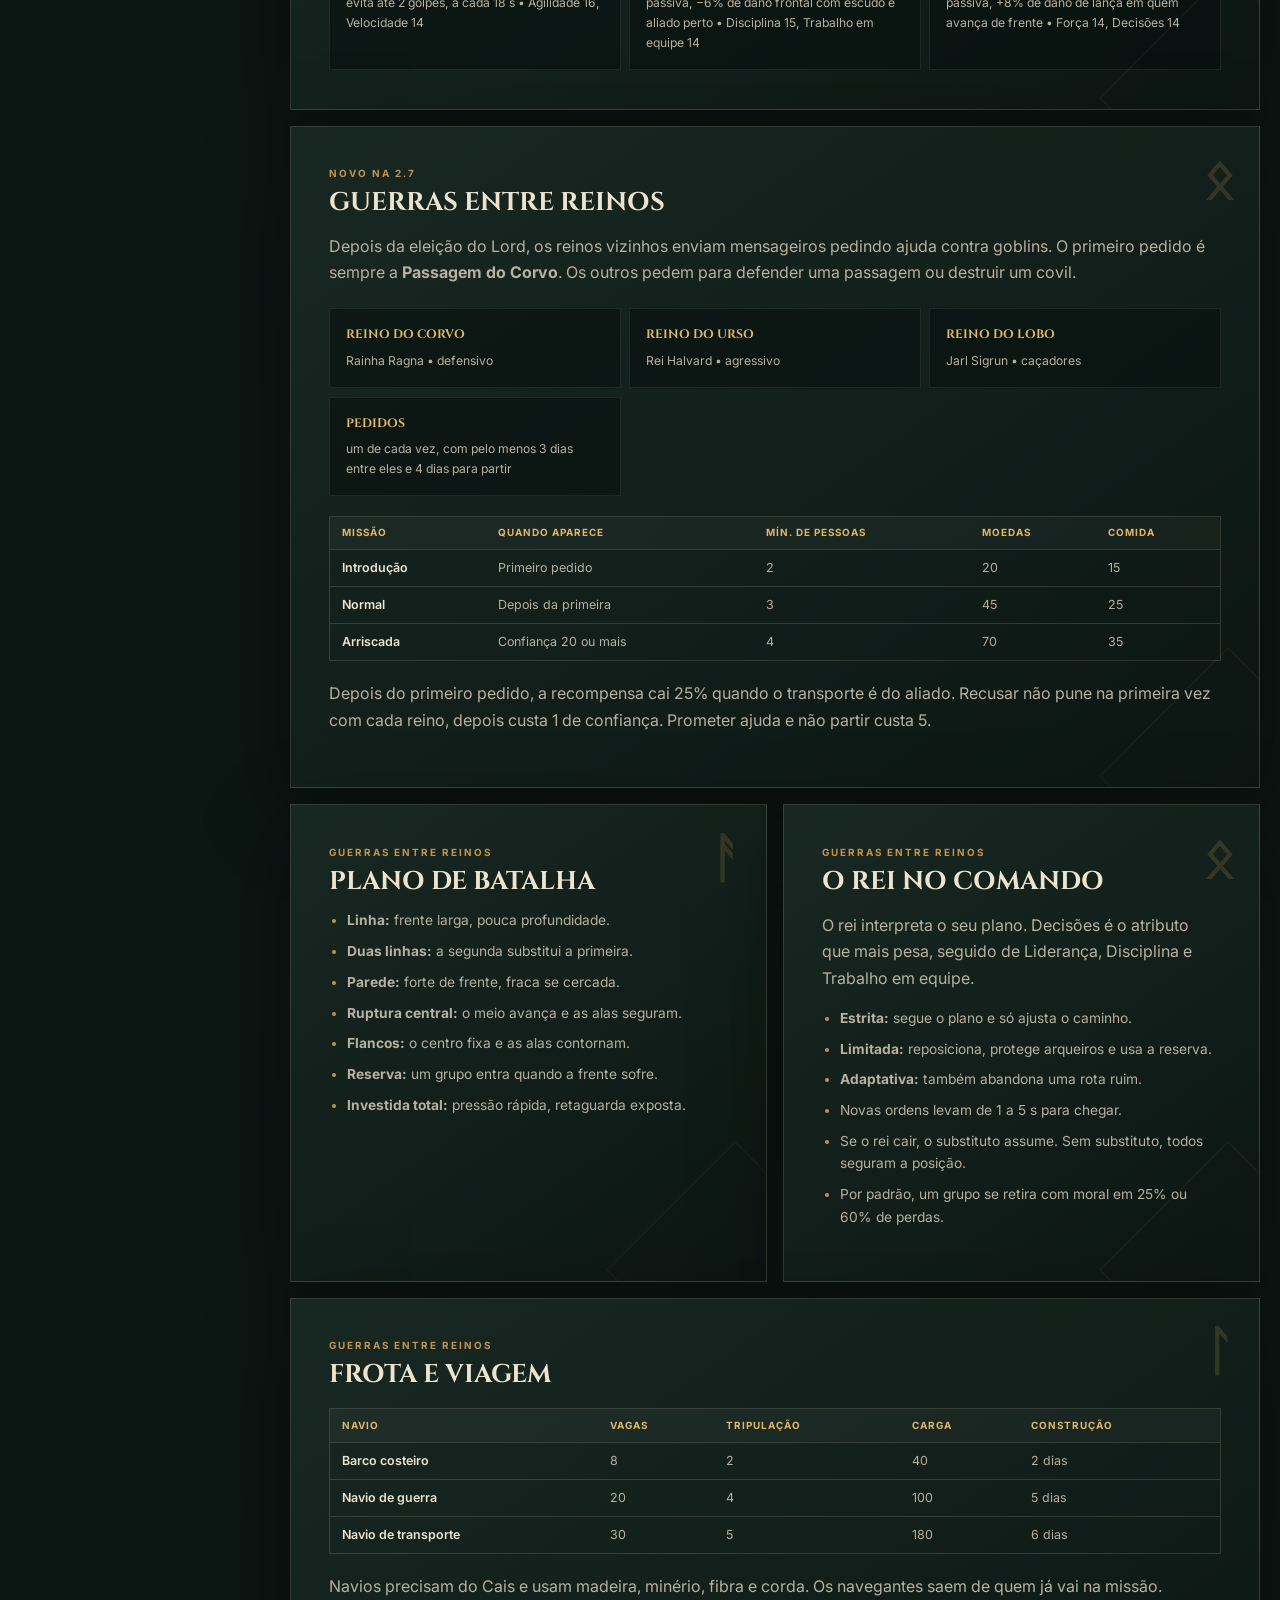
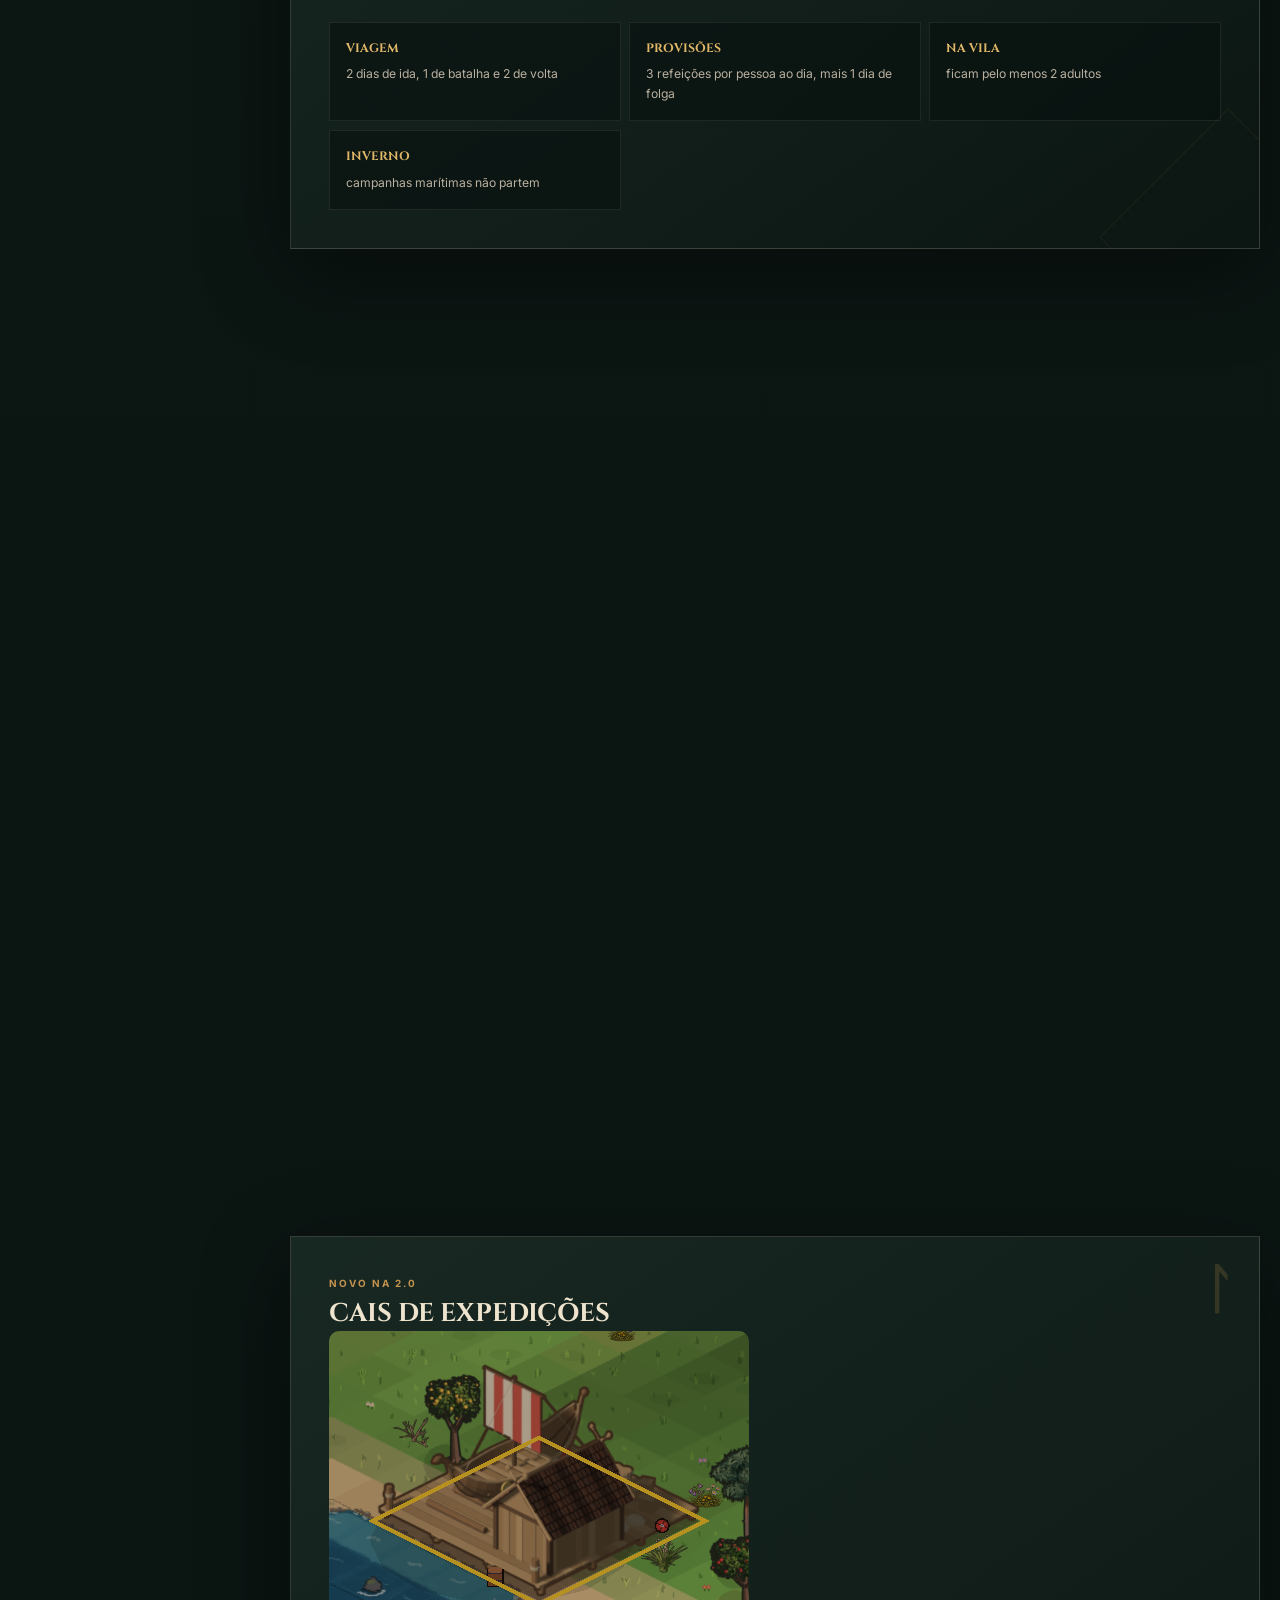
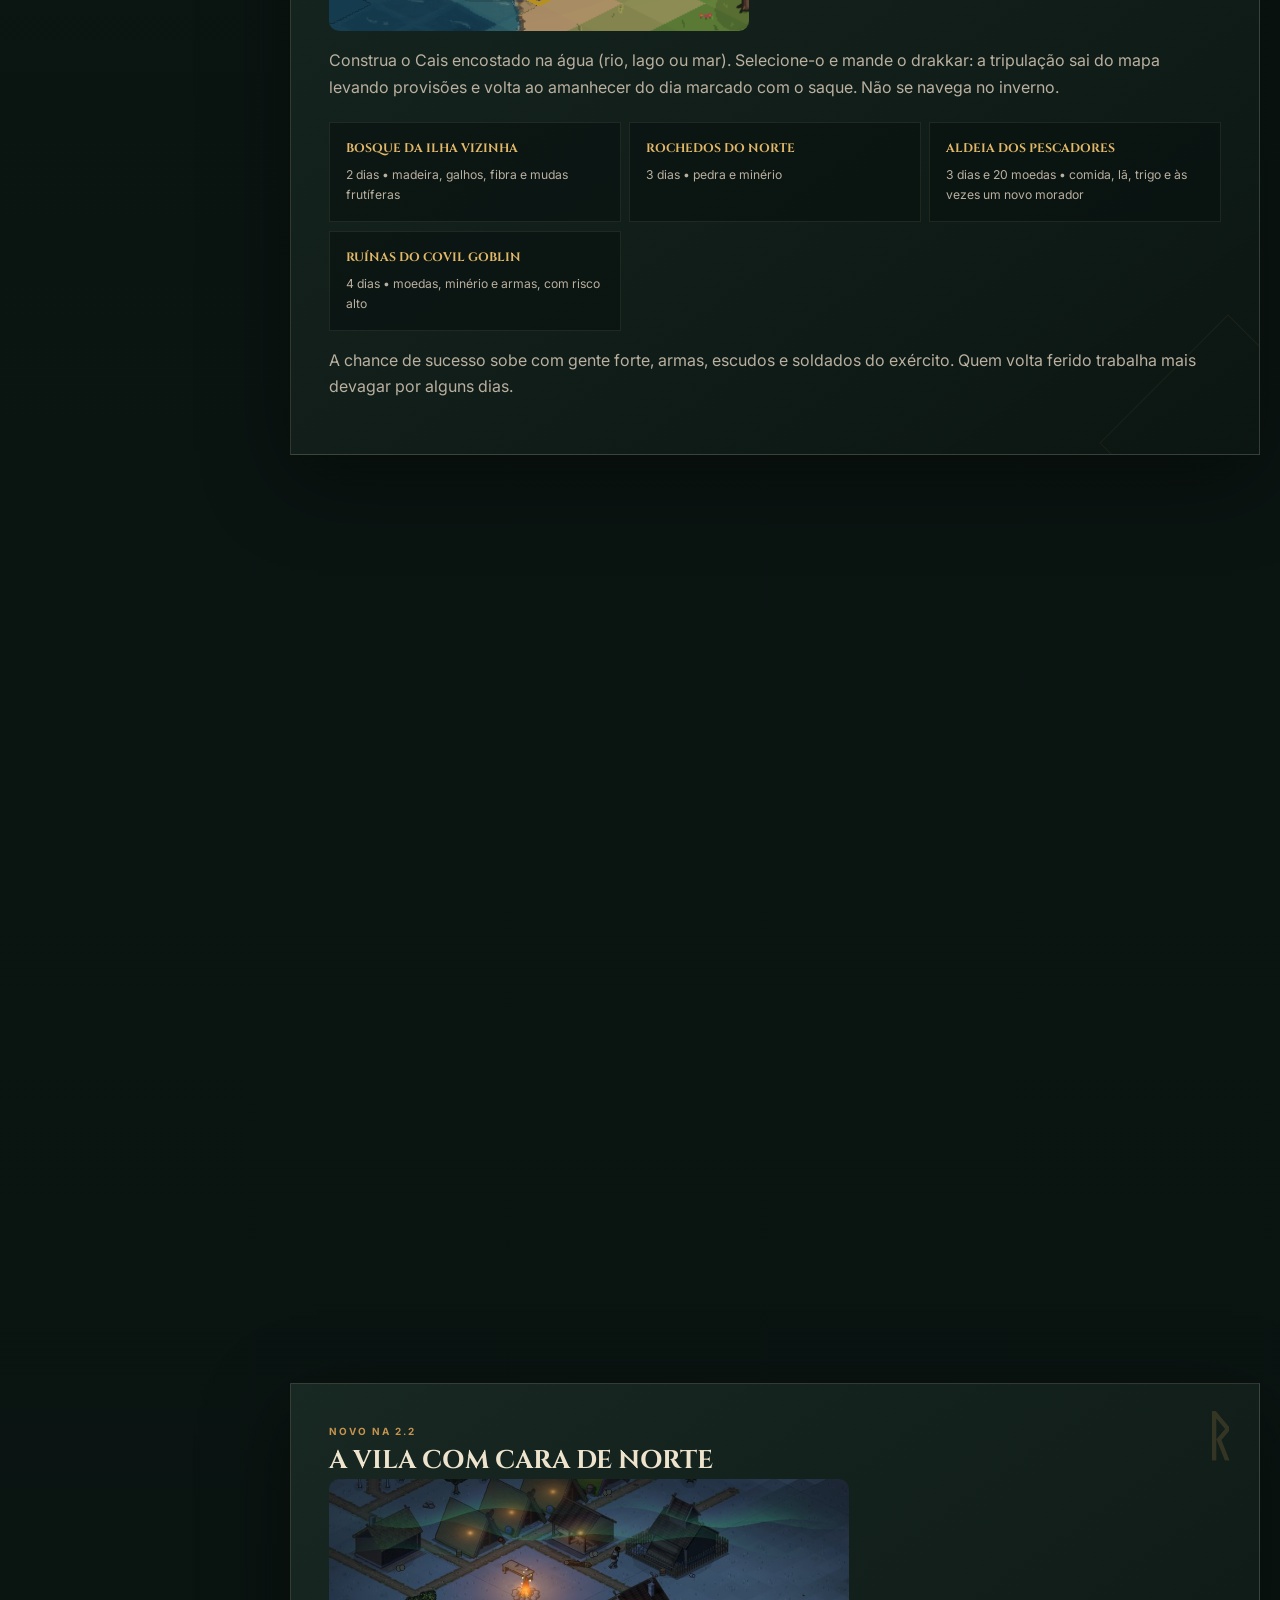
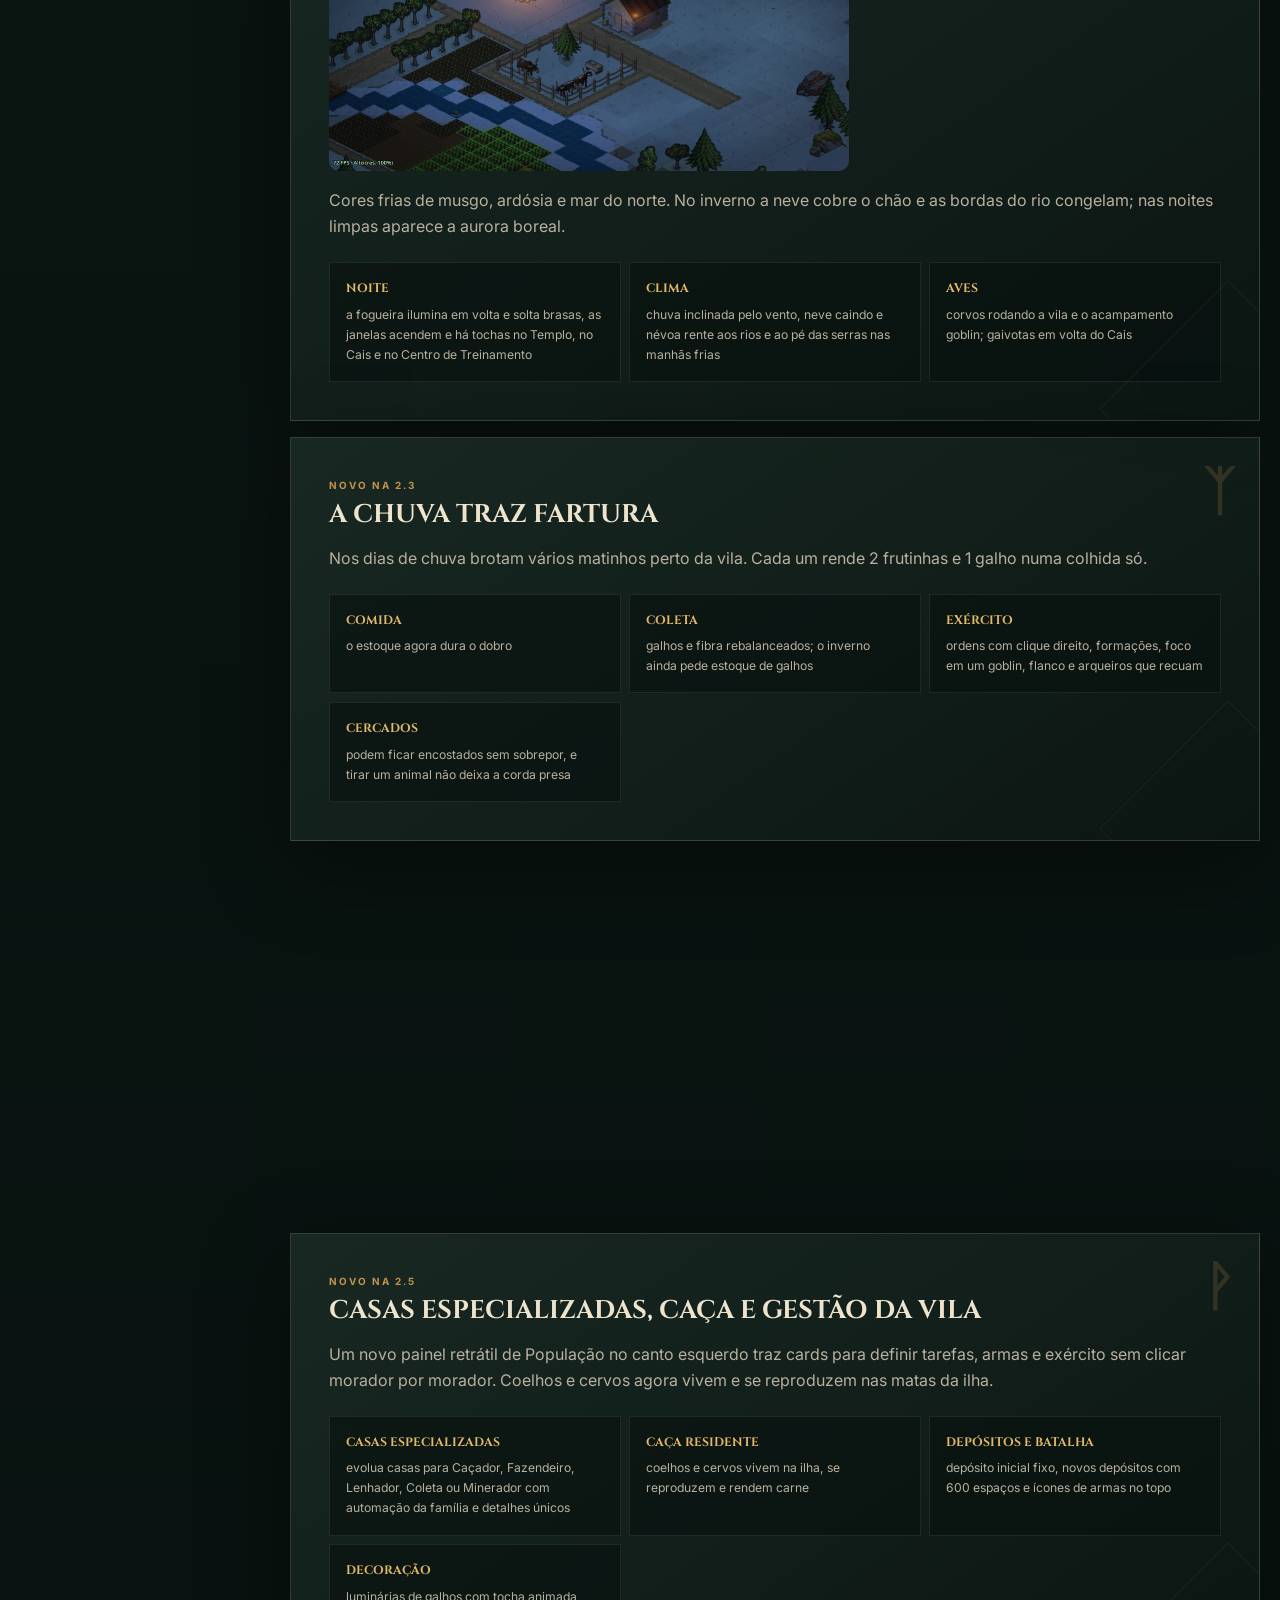
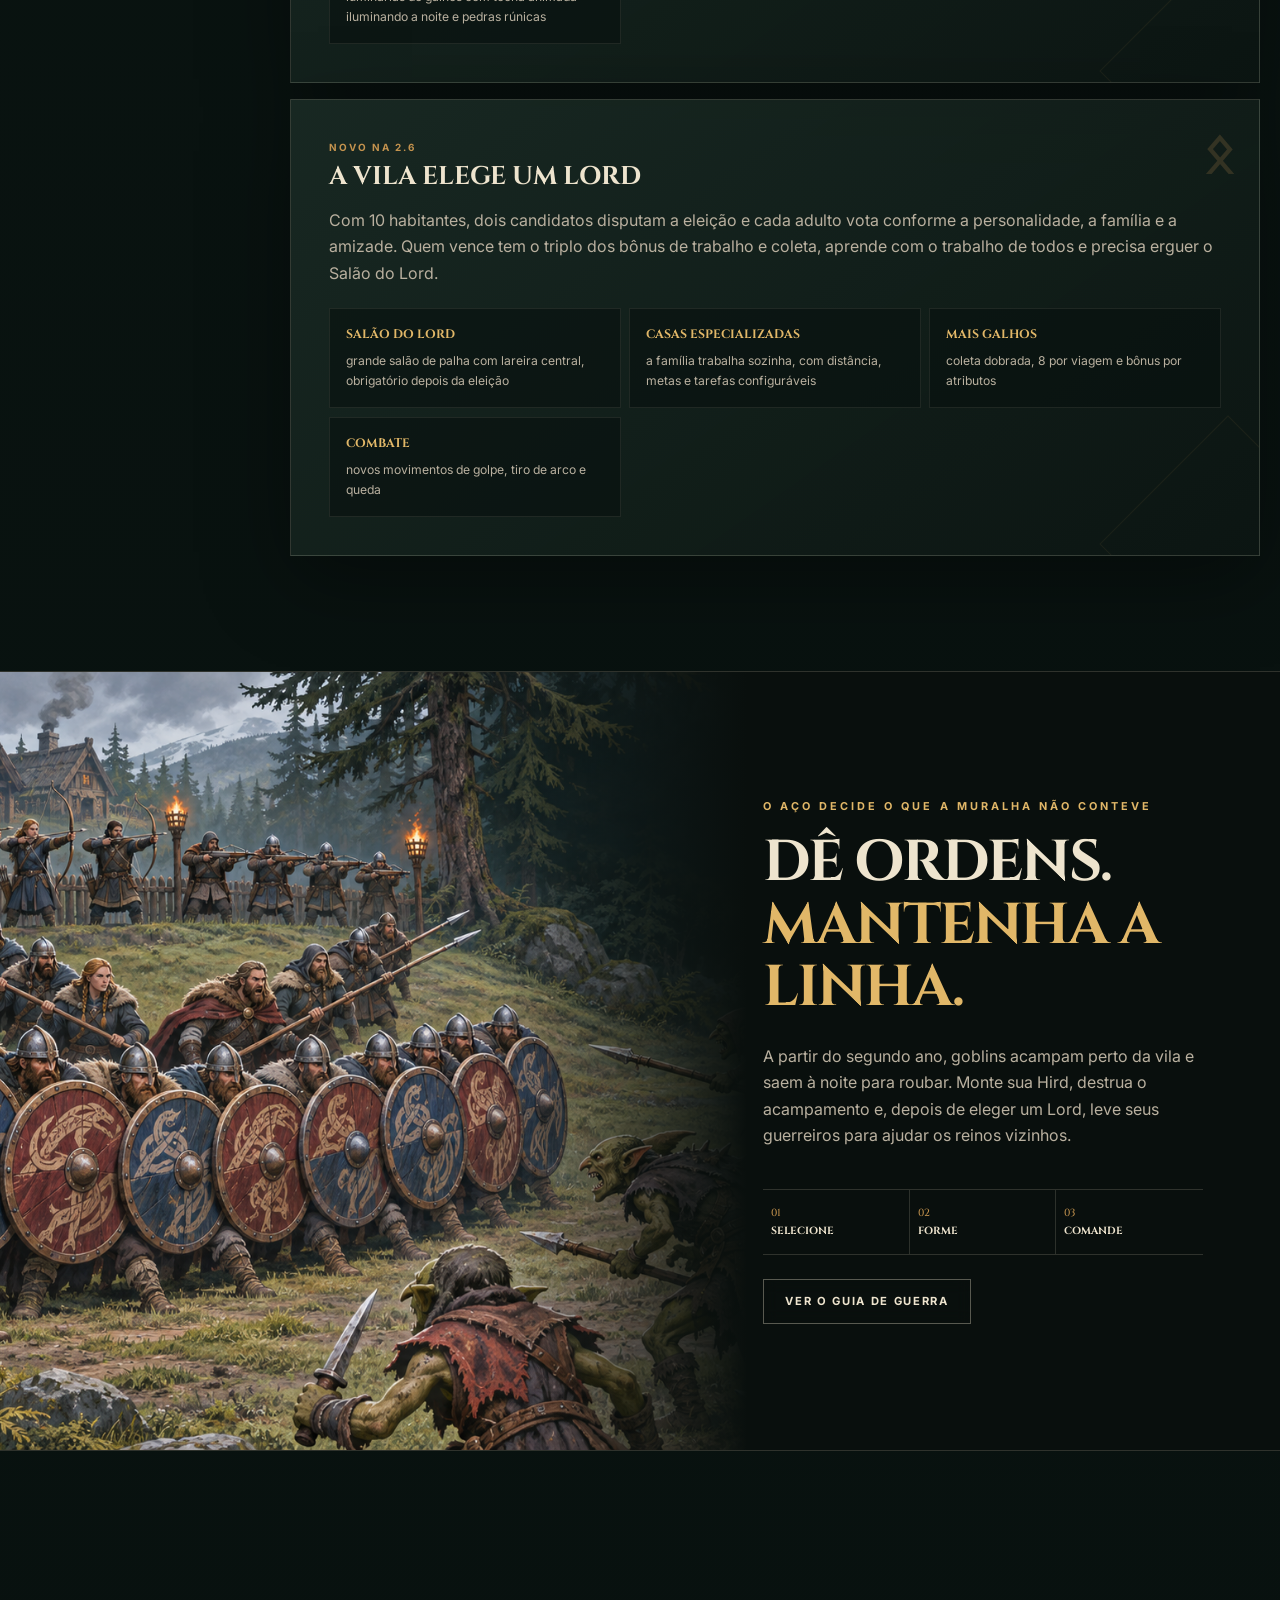
==== commit 601609a4: "Wiki: guia completo de batalhas e invasoes goblin Co-Authored-By: Claude Opus 5.5 <noreply@anthropic" ====
--- a/index.html
+++ b/index.html
@@ -8,8 +8,8 @@
   <title>Synir Þrumu — Construa. Sobreviva. Lidere.</title>
   <link rel="icon" type="image/png" href="assets/synir-thrumu-icon.png">
   <link rel="apple-touch-icon" href="assets/synir-thrumu-icon.png">
-  <link rel="stylesheet" href="css/style.css?v=20261111">
-  <script src="js/main.js?v=20261110" defer></script>
+  <link rel="stylesheet" href="css/style.css?v=20261123">
+  <script src="js/main.js?v=20261123" defer></script>
 </head>
 <body>
   <a class="skip-link" href="#conteudo">Pular para o conteúdo</a>
@@ -127,6 +127,102 @@
             <p>Selecione várias unidades com o mouse, filtre por função e dê ordens diretamente no campo de batalha. A preparação e a formação certa importam tanto quanto o equipamento.</p>
             <div class="tactic-grid"><span><b>Linha de frente</b> Em linha • Em V • Parede de escudos • Agrupar • Espalhar</span><span><b>Artilharia</b> Linha de tiro • Espalhar • Agrupar • Correr • Recuar</span><span><b>Seleção rápida</b> Somente guerreiros • arqueiros • besteiros • todos</span></div>
           </article>
+          <article class="wiki-card wiki-card-wide reveal" data-category="guerra" data-keywords="invasão goblin acampamento tendas ano segundo bando chefe reforço nível">
+            <span class="card-rune">ᛉ</span><p class="card-kicker">Invasão goblin</p><h3>O bando chega no segundo ano</h3>
+            <p>No começo do Ano 2, cinco goblins montam acampamento longe da vila: um chefe, um ágil e três comuns. De dia ficam nas tendas, com um ou outro andando por perto. Dentro das tendas eles recuperam vida.</p>
+            <div class="tactic-grid"><span><b>Distância</b> pelo menos 52 quadrados da fogueira inicial, em lugar alcançável a pé</span><span><b>Reforços</b> +1 goblin a cada 2 estações, até 14</span><span><b>Evolução</b> o acampamento sobe 1 nível a cada ano no lugar</span><span><b>Fim da ameaça</b> derrote todos e o acampamento cai de vez</span></div>
+          </article>
+          <article class="wiki-card reveal" data-category="guerra" data-keywords="saque roubo noite comida materiais armas ferramentas moedas animais cercado recuperar">
+            <span class="card-rune">ᚱ</span><p class="card-kicker">Invasão goblin</p><h3>O saque da noite</h3>
+            <p>Uma vez por noite, entre 22h e 3h, de 2 a 5 goblins saem para roubar. O chefe fica no acampamento.</p>
+            <ul><li><b>Comida:</b> vão ao depósito de alimentos.</li><li><b>Materiais:</b> levam recursos, moedas, armas e às vezes uma ferramenta sem uso.</li><li><b>Animais:</b> levam bichos dos cercados.</li><li>Matar quem carrega o saque devolve a carga.</li><li>Destruir o acampamento devolve o que sobrou. O bando come a comida roubada a cada dia.</li></ul>
+          </article>
+          <article class="wiki-card reveal" data-category="guerra" data-keywords="alerta perseguição fugir povoado crianças dormindo casa defesa atacar acampamento flanco">
+            <span class="card-rune">ᛞ</span><p class="card-kicker">Invasão goblin</p><h3>Quando eles atacam</h3>
+            <p>Quem chega a 9 quadrados das tendas faz o bando inteiro sair. Eles perseguem, mas têm limites.</p>
+            <ul><li>Não se afastam mais de 26 quadrados do acampamento.</li><li>Desistem a 7 quadrados de qualquer construção, exceto quando estão saqueando.</li><li>Crianças e quem dorme em casa não são alvo.</li><li>Morador sem arma foge para casa.</li><li>Atacar um goblin ocupado com outro soldado dá +20% de dano corpo a corpo.</li></ul>
+          </article>
+          <article class="wiki-card wiki-card-wide reveal" data-category="guerra" data-keywords="tipos goblin chefe líder lanceiro adaga ágil vida dano alcance velocidade grito de guerra estocada investida">
+            <span class="card-rune">ᛏ</span><p class="card-kicker">Bestiário</p><h3>Os goblins do acampamento</h3>
+            <div class="war-table"><table><thead><tr><th>Tipo</th><th>Vida</th><th>Dano</th><th>Alcance</th><th>Veloc.</th><th>Golpe especial</th></tr></thead><tbody>
+              <tr><th>Chefe</th><td>105</td><td>12</td><td>1,65</td><td>2,05</td><td><b>Grito de Guerra:</b> +10% de ataque aos próximos por 4 s, a cada 18 s</td></tr>
+              <tr><th>Lanceiro</th><td>44</td><td>7</td><td>1,75</td><td>2,20</td><td><b>Estocada em Linha:</b> 135% de dano em linha, com aviso de 0,7 s</td></tr>
+              <tr><th>Adaga</th><td>44</td><td>7</td><td>1,15</td><td>2,35</td><td>Prefere arqueiros e quem está sem escudo, no máximo 3 no mesmo alvo</td></tr>
+              <tr><th>Ágil</th><td>36</td><td>6</td><td>1,15</td><td>2,70</td><td><b>Investida Curta:</b> salta no alvo com 130% de dano, com aviso de 0,58 s</td></tr>
+            </tbody></table></div>
+            <p>Valores no nível 1. Cada nível soma <b>+22% de vida</b>, <b>+18% de dano</b> e <b>+2 de armadura</b>. O chefe tem mais 3 de armadura.</p>
+            <div class="tactic-grid"><span><b>Nível 1</b> adagas de osso, lanças leves e trapos</span><span><b>Nível 2</b> lanças e adagas de ferro</span><span><b>Nível 3</b> ferro e escudos, menos nos ágeis</span><span><b>Nível 4+</b> todos com armas e escudos de ferro</span></div>
+          </article>
+          <article class="wiki-card wiki-card-wide reveal" data-category="guerra" data-keywords="armas espada machado lança arco escudo ataque defesa alcance recarga equipamento">
+            <span class="card-rune">ᚠ</span><p class="card-kicker">Arsenal</p><h3>Armas e escudos</h3>
+            <div class="war-table"><table><thead><tr><th>Item</th><th>Ataque</th><th>Defesa</th><th>Alcance</th><th>Recarga</th></tr></thead><tbody>
+              <tr><th>Machado de guerra</th><td>16</td><td>–</td><td>1,25</td><td>1,35 s</td></tr>
+              <tr><th>Espada</th><td>14</td><td>–</td><td>1,25</td><td>1,00 s</td></tr>
+              <tr><th>Lança</th><td>12</td><td>–</td><td>1,75</td><td>1,15 s</td></tr>
+              <tr><th>Machado de pedra</th><td>10</td><td>–</td><td>1,20</td><td>1,40 s</td></tr>
+              <tr><th>Arco longo</th><td>10</td><td>–</td><td>10</td><td>1,55 s</td></tr>
+              <tr><th>Lança de pedra</th><td>8</td><td>–</td><td>1,75</td><td>1,20 s</td></tr>
+              <tr><th>Arco simples</th><td>7</td><td>–</td><td>8</td><td>1,80 s</td></tr>
+              <tr><th>Punhos</th><td>3</td><td>–</td><td>1,10</td><td>1,30 s</td></tr>
+              <tr><th>Escudo reforçado</th><td>–</td><td>7</td><td>–</td><td>–</td></tr>
+              <tr><th>Escudo de tábuas</th><td>–</td><td>4</td><td>–</td><td>–</td></tr>
+            </tbody></table></div>
+            <p>Arqueiros não usam escudo e precisam de linha de tiro livre. Construções altas, morros e rochas grandes bloqueiam a flecha.</p>
+          </article>
+          <article class="wiki-card wiki-card-wide reveal" data-category="guerra" data-keywords="hird plantel formação parede pinça avante recuar espalhar agrupar postura foco prioridade alvo arrastar quadradinhos conselho">
+            <span class="card-rune">ᛒ</span><p class="card-kicker">Exército</p><h3>A Hird e as formações</h3>
+            <p>Aperte <b>E</b> para o exército e <b>K</b> para o Conselho. No plantel, arraste cada guerreiro para um quadradinho do campo de 17 x 10. As duas fileiras da frente são de avanço, e cada trecho contínuo vira um grupo.</p>
+            <div class="war-table"><table><thead><tr><th>Formação</th><th>Ataque</th><th>Resistência</th><th>Velocidade</th></tr></thead><tbody>
+              <tr><th>Parede de escudos</th><td>−12%</td><td>+45%</td><td>−22%</td></tr>
+              <tr><th>Pinça (flancos)</th><td>+22%</td><td>−10%</td><td>+12%</td></tr>
+              <tr><th>Avante</th><td>+35%</td><td>−18%</td><td>+10%</td></tr>
+              <tr><th>Recuar</th><td>−40%</td><td>+15%</td><td>+35%</td></tr>
+              <tr><th>Espalhar</th><td>−8%</td><td>+20%</td><td>0</td></tr>
+              <tr><th>Agrupar</th><td>+15%</td><td>+10%</td><td>−12%</td></tr>
+            </tbody></table></div>
+            <div class="tactic-grid"><span><b>Posturas</b> avançar, manter posição ou flanquear</span><span><b>Foco</b> mais próximo, chefe, mais fraco, lanceiros ou ágeis</span></div>
+          </article>
+          <article class="wiki-card wiki-card-wide reveal" data-category="guerra" data-keywords="especialidade machadada arco disparo concentrado leque passo de esquiva guarda firme estocada contenção requisitos atributos">
+            <span class="card-rune">ᛁ</span><p class="card-kicker">Treino</p><h3>Especialidades de combate</h3>
+            <p>Todas exigem um Guerreiro com nível Muito bom na arma e os atributos abaixo.</p>
+            <div class="tactic-grid"><span><b>Machadada em Arco</b> 140% à frente e 55% nas diagonais, a cada 12 s • Força 15, Resistência 13</span><span><b>Disparo Concentrado</b> rajada de flechas em um alvo, a cada 12 s • Agilidade 14, Disciplina 14</span><span><b>Disparo em Leque</b> 100% no alvo e até 2 flechas de 55%, a cada 15 s • Agilidade 14, Decisões 15</span><span><b>Passo de Esquiva</b> evita até 2 golpes, a cada 18 s • Agilidade 16, Velocidade 14</span><span><b>Guarda Firme</b> passiva, −6% de dano frontal com escudo e aliado perto • Disciplina 15, Trabalho em equipe 14</span><span><b>Estocada de Contenção</b> passiva, +8% de dano de lança em quem avança de frente • Força 14, Decisões 14</span></div>
+          </article>
+          <article class="wiki-card wiki-card-wide reveal" data-category="guerra" data-keywords="guerras entre reinos convite diplomacia corvo urso lobo ragna halvard sigrun passagem covil confiança prazo recusar novo 2.7">
+            <span class="card-rune">ᛟ</span><p class="card-kicker">Novo na 2.7</p><h3>Guerras entre Reinos</h3>
+            <p>Depois da eleição do Lord, os reinos vizinhos enviam mensageiros pedindo ajuda contra goblins. O primeiro pedido é sempre a <b>Passagem do Corvo</b>. Os outros pedem para defender uma passagem ou destruir um covil.</p>
+            <div class="tactic-grid"><span><b>Reino do Corvo</b> Rainha Ragna • defensivo</span><span><b>Reino do Urso</b> Rei Halvard • agressivo</span><span><b>Reino do Lobo</b> Jarl Sigrun • caçadores</span><span><b>Pedidos</b> um de cada vez, com pelo menos 3 dias entre eles e 4 dias para partir</span></div>
+            <div class="war-table"><table><thead><tr><th>Missão</th><th>Quando aparece</th><th>Mín. de pessoas</th><th>Moedas</th><th>Comida</th></tr></thead><tbody>
+              <tr><th>Introdução</th><td>Primeiro pedido</td><td>2</td><td>20</td><td>15</td></tr>
+              <tr><th>Normal</th><td>Depois da primeira</td><td>3</td><td>45</td><td>25</td></tr>
+              <tr><th>Arriscada</th><td>Confiança 20 ou mais</td><td>4</td><td>70</td><td>35</td></tr>
+            </tbody></table></div>
+            <p>Depois do primeiro pedido, a recompensa cai 25% quando o transporte é do aliado. Recusar não pune na primeira vez com cada reino, depois custa 1 de confiança. Prometer ajuda e não partir custa 5.</p>
+          </article>
+          <article class="wiki-card reveal" data-category="guerra" data-keywords="plano de batalha estratégia linha duas linhas parede ruptura central flancos reserva investida total">
+            <span class="card-rune">ᚨ</span><p class="card-kicker">Guerras entre Reinos</p><h3>Plano de batalha</h3>
+            <ul><li><b>Linha:</b> frente larga, pouca profundidade.</li><li><b>Duas linhas:</b> a segunda substitui a primeira.</li><li><b>Parede:</b> forte de frente, fraca se cercada.</li><li><b>Ruptura central:</b> o meio avança e as alas seguram.</li><li><b>Flancos:</b> o centro fixa e as alas contornam.</li><li><b>Reserva:</b> um grupo entra quando a frente sofre.</li><li><b>Investida total:</b> pressão rápida, retaguarda exposta.</li></ul>
+          </article>
+          <article class="wiki-card reveal" data-category="guerra" data-keywords="rei lord comando autonomia estrita limitada adaptativa decisões liderança disciplina substituto ordens atraso retirada moral">
+            <span class="card-rune">ᛟ</span><p class="card-kicker">Guerras entre Reinos</p><h3>O rei no comando</h3>
+            <p>O rei interpreta o seu plano. Decisões é o atributo que mais pesa, seguido de Liderança, Disciplina e Trabalho em equipe.</p>
+            <ul><li><b>Estrita:</b> segue o plano e só ajusta o caminho.</li><li><b>Limitada:</b> reposiciona, protege arqueiros e usa a reserva.</li><li><b>Adaptativa:</b> também abandona uma rota ruim.</li><li>Novas ordens levam de 1 a 5 s para chegar.</li><li>Se o rei cair, o substituto assume. Sem substituto, todos seguram a posição.</li><li>Por padrão, um grupo se retira com moral em 25% ou 60% de perdas.</li></ul>
+          </article>
+          <article class="wiki-card wiki-card-wide reveal" data-category="guerra producao" data-keywords="frota navio barco costeiro guerra transporte tripulação navegantes carga provisões refeições viagem inverno cais reparo">
+            <span class="card-rune">ᛚ</span><p class="card-kicker">Guerras entre Reinos</p><h3>Frota e viagem</h3>
+            <div class="war-table"><table><thead><tr><th>Navio</th><th>Vagas</th><th>Tripulação</th><th>Carga</th><th>Construção</th></tr></thead><tbody>
+              <tr><th>Barco costeiro</th><td>8</td><td>2</td><td>40</td><td>2 dias</td></tr>
+              <tr><th>Navio de guerra</th><td>20</td><td>4</td><td>100</td><td>5 dias</td></tr>
+              <tr><th>Navio de transporte</th><td>30</td><td>5</td><td>180</td><td>6 dias</td></tr>
+            </tbody></table></div>
+            <p>Navios precisam do Cais e usam madeira, minério, fibra e corda. Os navegantes saem de quem já vai na missão.</p>
+            <div class="tactic-grid"><span><b>Viagem</b> 2 dias de ida, 1 de batalha e 2 de volta</span><span><b>Provisões</b> 3 refeições por pessoa ao dia, mais 1 dia de folga</span><span><b>Na vila</b> ficam pelo menos 2 adultos</span><span><b>Inverno</b> campanhas marítimas não partem</span></div>
+          </article>
+          <article class="wiki-card wiki-card-wide reveal" data-category="guerra" data-keywords="campo de batalha terreno rio ponte vau bosque rocha elevação montanha ruínas horda debandada resultado relatório feridos mortos xp recompensa confiança">
+            <span class="card-rune">ᛏ</span><p class="card-kicker">Guerras entre Reinos</p><h3>Campo de batalha e retorno</h3>
+            <p>Cada campo é gerado com rio, ponte, vau, bosque, rochas, elevações, montanhas ou ruínas. Ninguém atravessa água fora de uma ponte ou vau. A horda foge quando fica muito em desvantagem, e bem mais cedo se o líder cair.</p>
+            <div class="tactic-grid"><span><b>Vitória</b> recompensa completa, 60 de XP e até +15 de confiança</span><span><b>Sem vitória, promessa cumprida</b> metade da recompensa, 25 de XP e +3 de confiança</span><span><b>Feridos</b> voltam com menos vida e ficam 2 dias em recuperação</span><span><b>Mortos</b> não voltam para a vila</span></div>
+            <p>No fim, o relatório da missão conta o que aconteceu com cada pessoa, as decisões do rei e o que a vila ganhou.</p>
+          </article>
           <article class="wiki-card reveal" data-category="colonia" data-keywords="saga metas objetivos recompensa freyja progresso casa marcenaria despensa inverno templo cais expedição lenda">
             <span class="card-rune">ᛟ</span><p class="card-kicker">Novo na 2.0</p><h3>A saga da vila</h3>
             <p>No alto da tela fica a saga: uma meta de cada vez, com barra de progresso e recompensa. Quando ela se cumpre, a Freyja vem contar e a próxima aparece.</p>
@@ -184,7 +280,7 @@
 
     <section id="batalha" class="battle-section">
       <div class="battle-art" role="img" aria-label="Guerreiros nórdicos em parede de escudos enfrentando goblins"></div>
-      <div class="battle-content reveal"><p class="eyebrow">O aço decide o que a muralha não conteve</p><h2>Dê ordens.<br><em>Mantenha a linha.</em></h2><p>Goblins se movem, atacam e defendem seus assentamentos. Seus guerreiros respondem em tempo real: forme uma parede de escudos, proteja os arqueiros, avance em V ou recue antes que a linha se rompa.</p><div class="battle-orders"><span>01 <b>Selecione</b></span><span>02 <b>Forme</b></span><span>03 <b>Comande</b></span></div></div>
+      <div class="battle-content reveal"><p class="eyebrow">O aço decide o que a muralha não conteve</p><h2>Dê ordens.<br><em>Mantenha a linha.</em></h2><p>A partir do segundo ano, goblins acampam perto da vila e saem à noite para roubar. Monte sua Hird, destrua o acampamento e, depois de eleger um Lord, leve seus guerreiros para ajudar os reinos vizinhos.</p><div class="battle-orders"><span>01 <b>Selecione</b></span><span>02 <b>Forme</b></span><span>03 <b>Comande</b></span></div><a class="button button-ghost battle-wiki-link" href="#wiki" data-open-wiki="guerra"><span>Ver o guia de guerra</span></a></div>
     </section>
 
     <section id="galeria" class="section gallery-section">
@@ -197,7 +293,7 @@
       <div class="faq-list reveal">
         <details><summary>Qual é o objetivo principal do jogo?<span>+</span></summary><p>Começar com cinco pessoas em um pequeno acampamento e transformar o local em um vilarejo, uma cidade e, por fim, um assentamento capaz de sobreviver às estações e aos inimigos.</p></details>
         <details><summary>Posso escolher quem executa cada trabalho?<span>+</span></summary><p>Sim. Os aldeões podem ser selecionados individualmente ou em grupo para coletar recursos, construir, abrir estradas, arar campos e assumir ofícios.</p></details>
-        <details><summary>Como funciona o combate?<span>+</span></summary><p>O comando é em tempo real, com seleção por marcação, filtros por tipo de unidade e formações rápidas para linha de frente e tropas de longo alcance.</p></details>
+        <details><summary>Como funciona o combate?<span>+</span></summary><p>Na vila, você comanda a Hird em tempo real contra o acampamento goblin. Nas Guerras entre Reinos, você monta o plantel e o plano, e o rei conduz a batalha conforme os atributos dele. O capítulo Guerra da wiki traz todos os números.</p></details>
         <details><summary>O jogo já está finalizado?<span>+</span></summary><p>Synir Þrumu está em desenvolvimento ativo. Sistemas, arte, desempenho e equilíbrio continuam sendo refinados a cada nova versão.</p></details>
       </div>
     </section>
--- a/css/style.css
+++ b/css/style.css
@@ -58,3 +58,5 @@
 @media(max-width:820px){.topbar{height:70px}.menu-toggle{display:block}.main-nav{position:absolute;top:70px;right:0;left:0;display:grid;gap:0;padding:1rem;background:rgba(7,16,14,.97);border-bottom:1px solid var(--line);transform:translateY(-130%);opacity:0;transition:transform .25s,opacity .25s}.main-nav.open{transform:none;opacity:1}.main-nav a{padding:1rem;border-bottom:1px solid var(--line)}.main-nav .nav-cta{margin-top:.5rem;text-align:center}.hero{background-position:62% center}.hero-shade{background:linear-gradient(90deg,rgba(4,10,9,.95),rgba(4,10,9,.58)),linear-gradient(0deg,rgba(7,16,14,.87),transparent)}.hero-content{width:100%}.hero-runes,.scroll-cue{display:none}.section-heading{grid-template-columns:1fr;gap:1.25rem}.progression{grid-template-columns:1fr}.progression-card{min-height:250px;border-right:0;border-bottom:1px solid var(--line)}.line-icon{margin-bottom:2rem}.wiki-title{align-items:stretch;flex-direction:column}.wiki-search{width:100%}.wiki-layout{grid-template-columns:1fr}.wiki-nav{position:static;display:flex;gap:.4rem;overflow-x:auto}.wiki-nav>p,.wiki-nav small{display:none}.wiki-nav button{flex:0 0 auto;width:auto;border:1px solid var(--line)}.wiki-content{grid-template-columns:1fr}.wiki-card-wide{grid-column:auto}.process-flow{display:grid;grid-template-columns:repeat(5,1fr)}.process-flow i{display:none}.chains,.tactic-grid{grid-template-columns:1fr}.arsenal img{min-height:520px;aspect-ratio:auto}.arsenal figcaption{right:1.25rem;left:1.25rem;text-align:left}.footer{align-items:flex-start;flex-direction:column}.footer-runes{display:none}}
 @media(max-width:520px){.hero{padding-top:7rem}.hero-facts{gap:.8rem 1.4rem}.hero-actions .button{width:100%}.section,.wiki-section{width:min(100% - 1.5rem,1320px)}.wiki-card{min-height:0}.process-flow{grid-template-columns:1fr}.process-flow span{text-align:left}.season-wheel{grid-template-columns:1fr}.battle-art{min-height:400px}.battle-orders{grid-template-columns:1fr}.battle-orders span{border-right:0;border-bottom:1px solid var(--line)}}
 @media(prefers-reduced-motion:reduce){*,*::before,*::after{scroll-behavior:auto!important;animation-duration:.01ms!important;animation-iteration-count:1!important;transition-duration:.01ms!important}.reveal{opacity:1;transform:none}}
+
+.war-table{max-width:100%;margin:1.2rem 0;overflow-x:auto;border:1px solid var(--line);-webkit-overflow-scrolling:touch}.war-table table{width:100%;min-width:460px;border-collapse:collapse;font-size:.78rem;line-height:1.4}.war-table th,.war-table td{padding:.58rem .7rem;text-align:left;vertical-align:top;border-bottom:1px solid var(--line)}.war-table thead th{color:var(--gold-bright);background:rgba(255,255,255,.035);font-size:.62rem;letter-spacing:.1em;text-transform:uppercase;white-space:nowrap}.war-table tbody th{color:var(--bone);font-weight:600;white-space:nowrap}.war-table td{color:var(--bone-dim)}.war-table td b{color:var(--bone)}.war-table tbody tr:last-child>*{border-bottom:0}.battle-wiki-link{margin-top:1.5rem}
